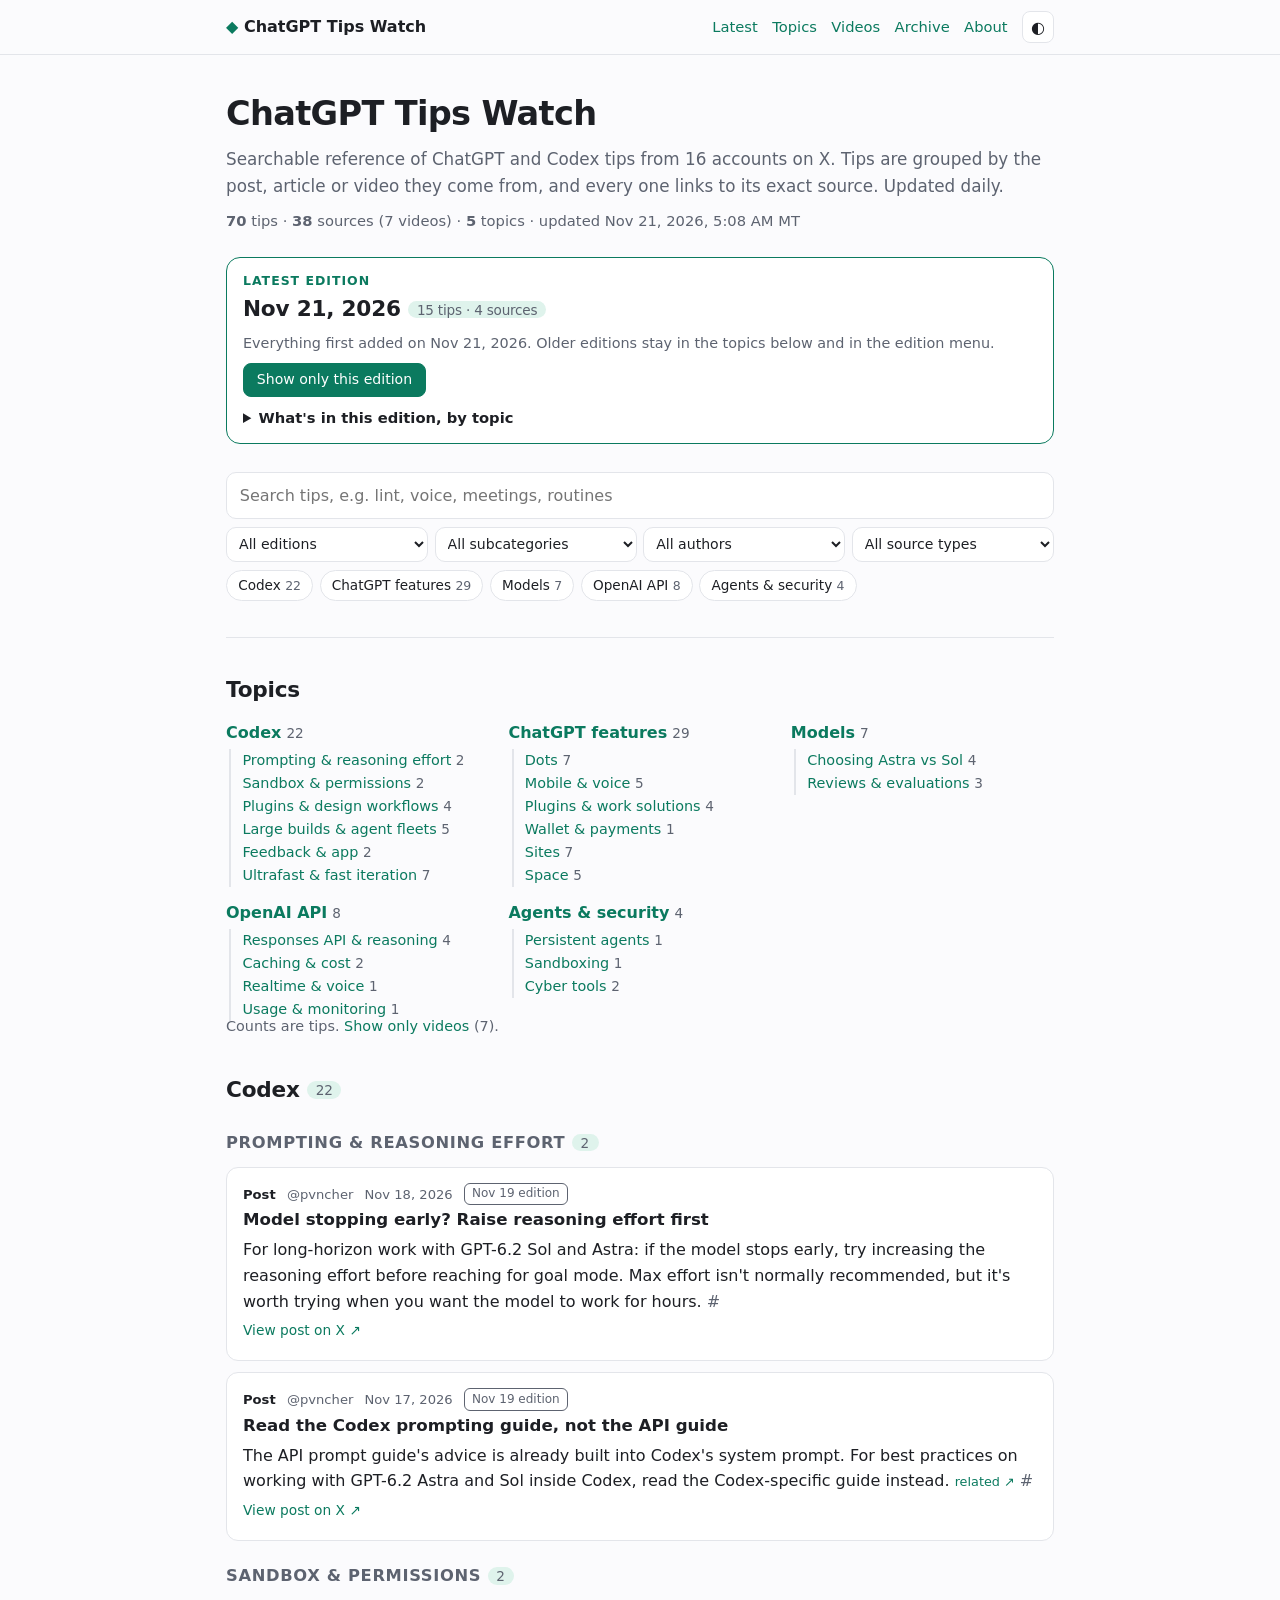
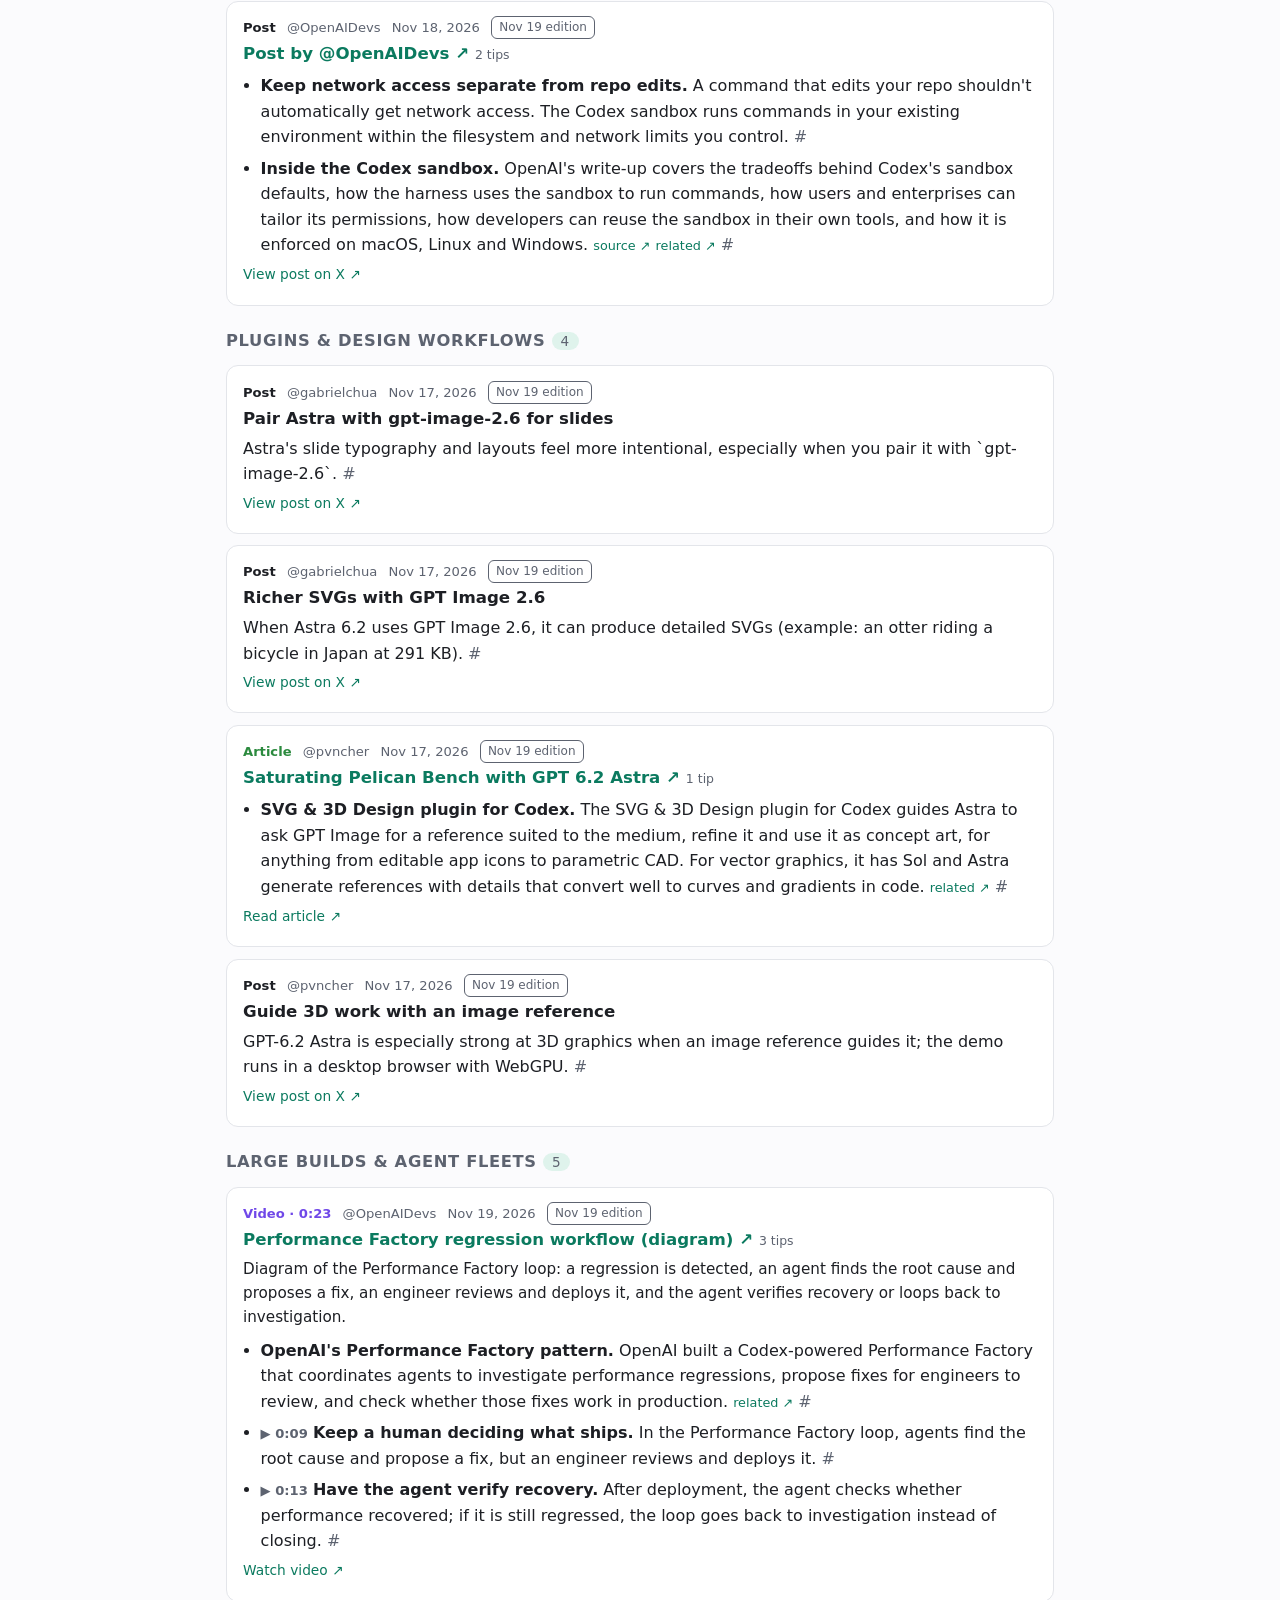
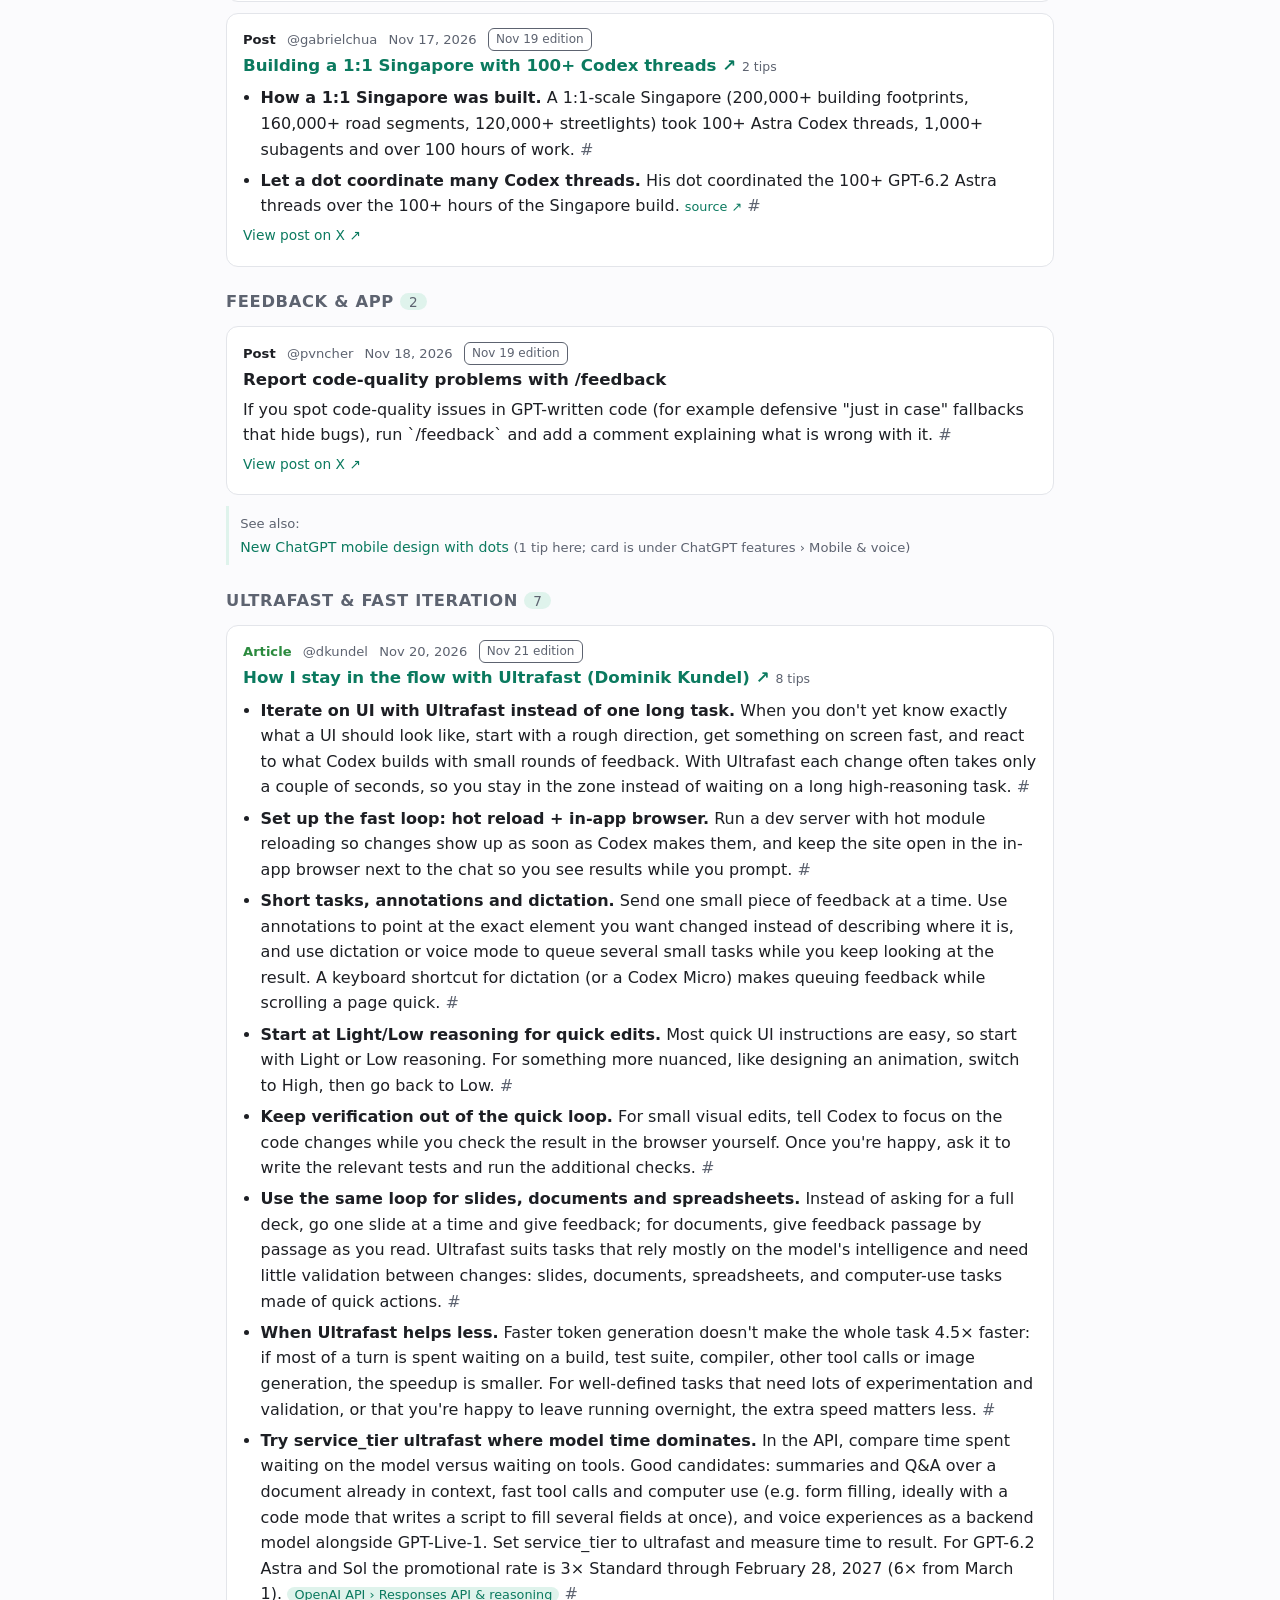
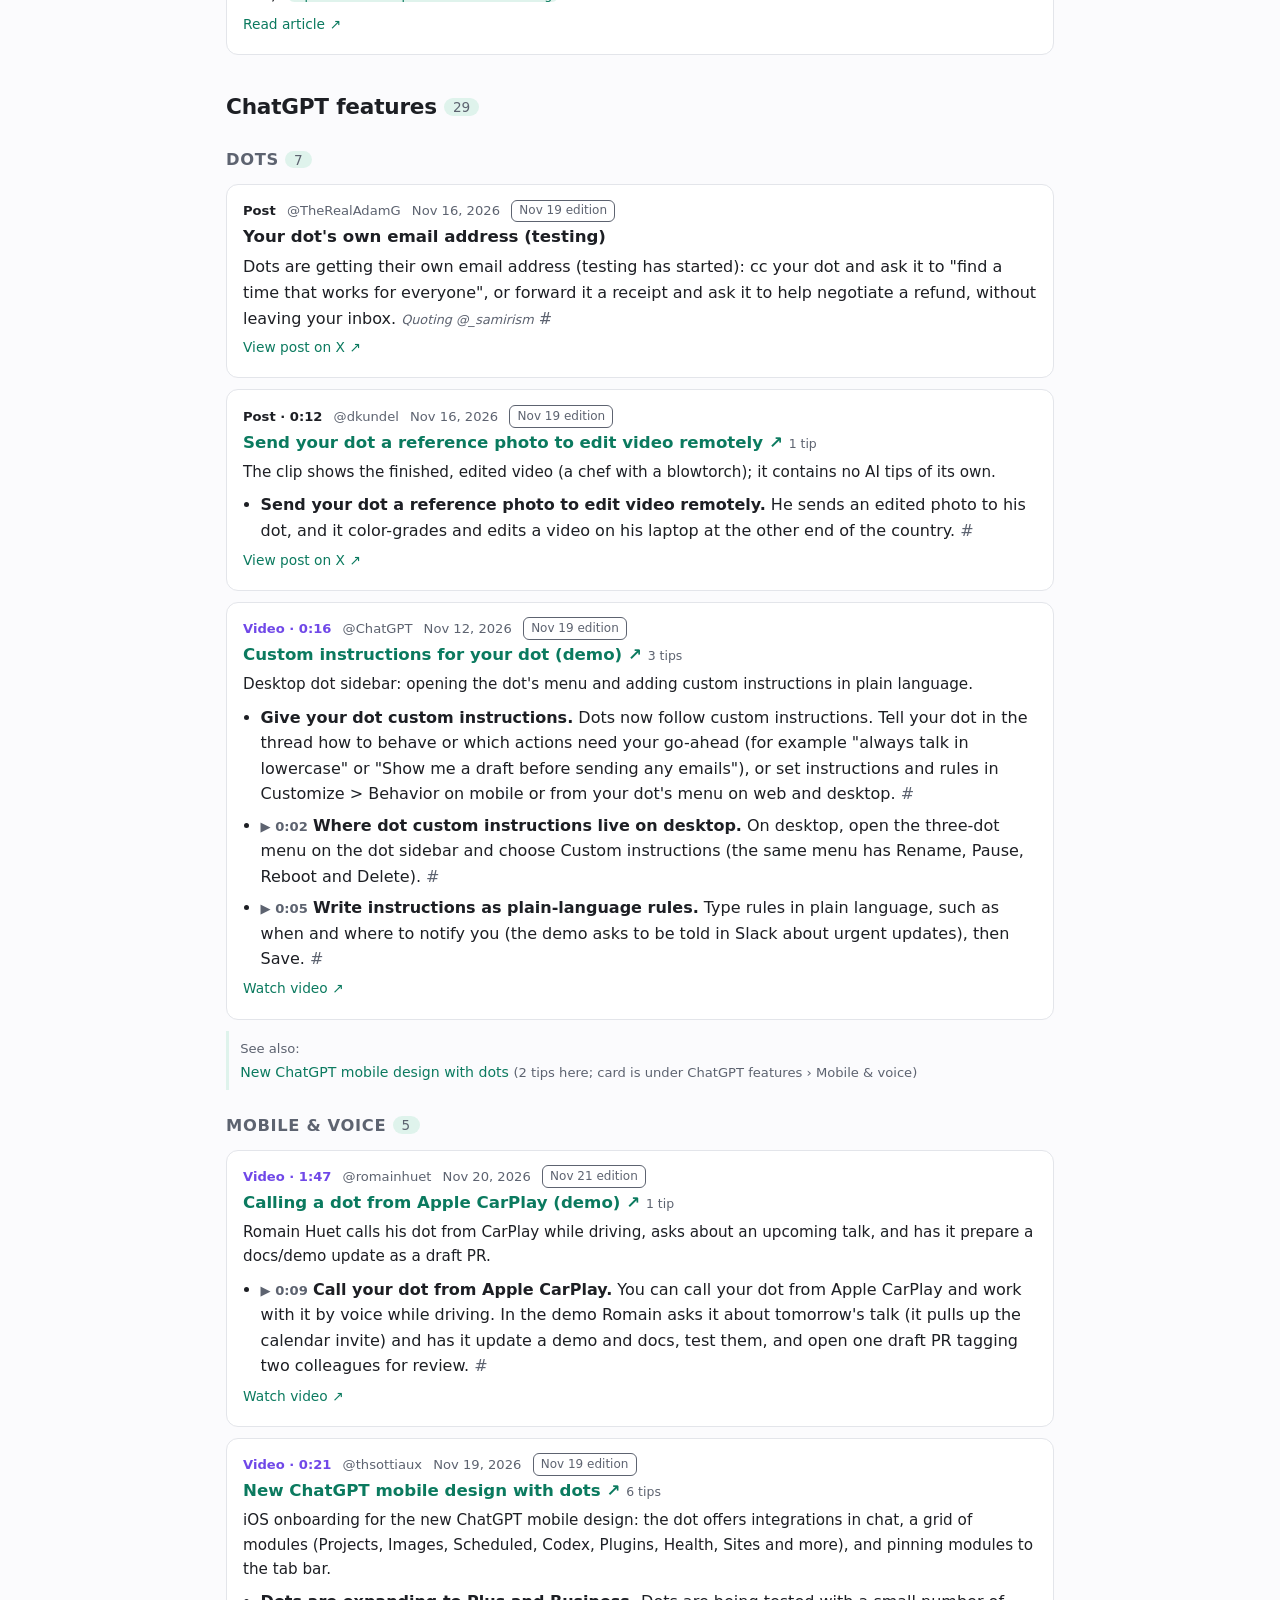
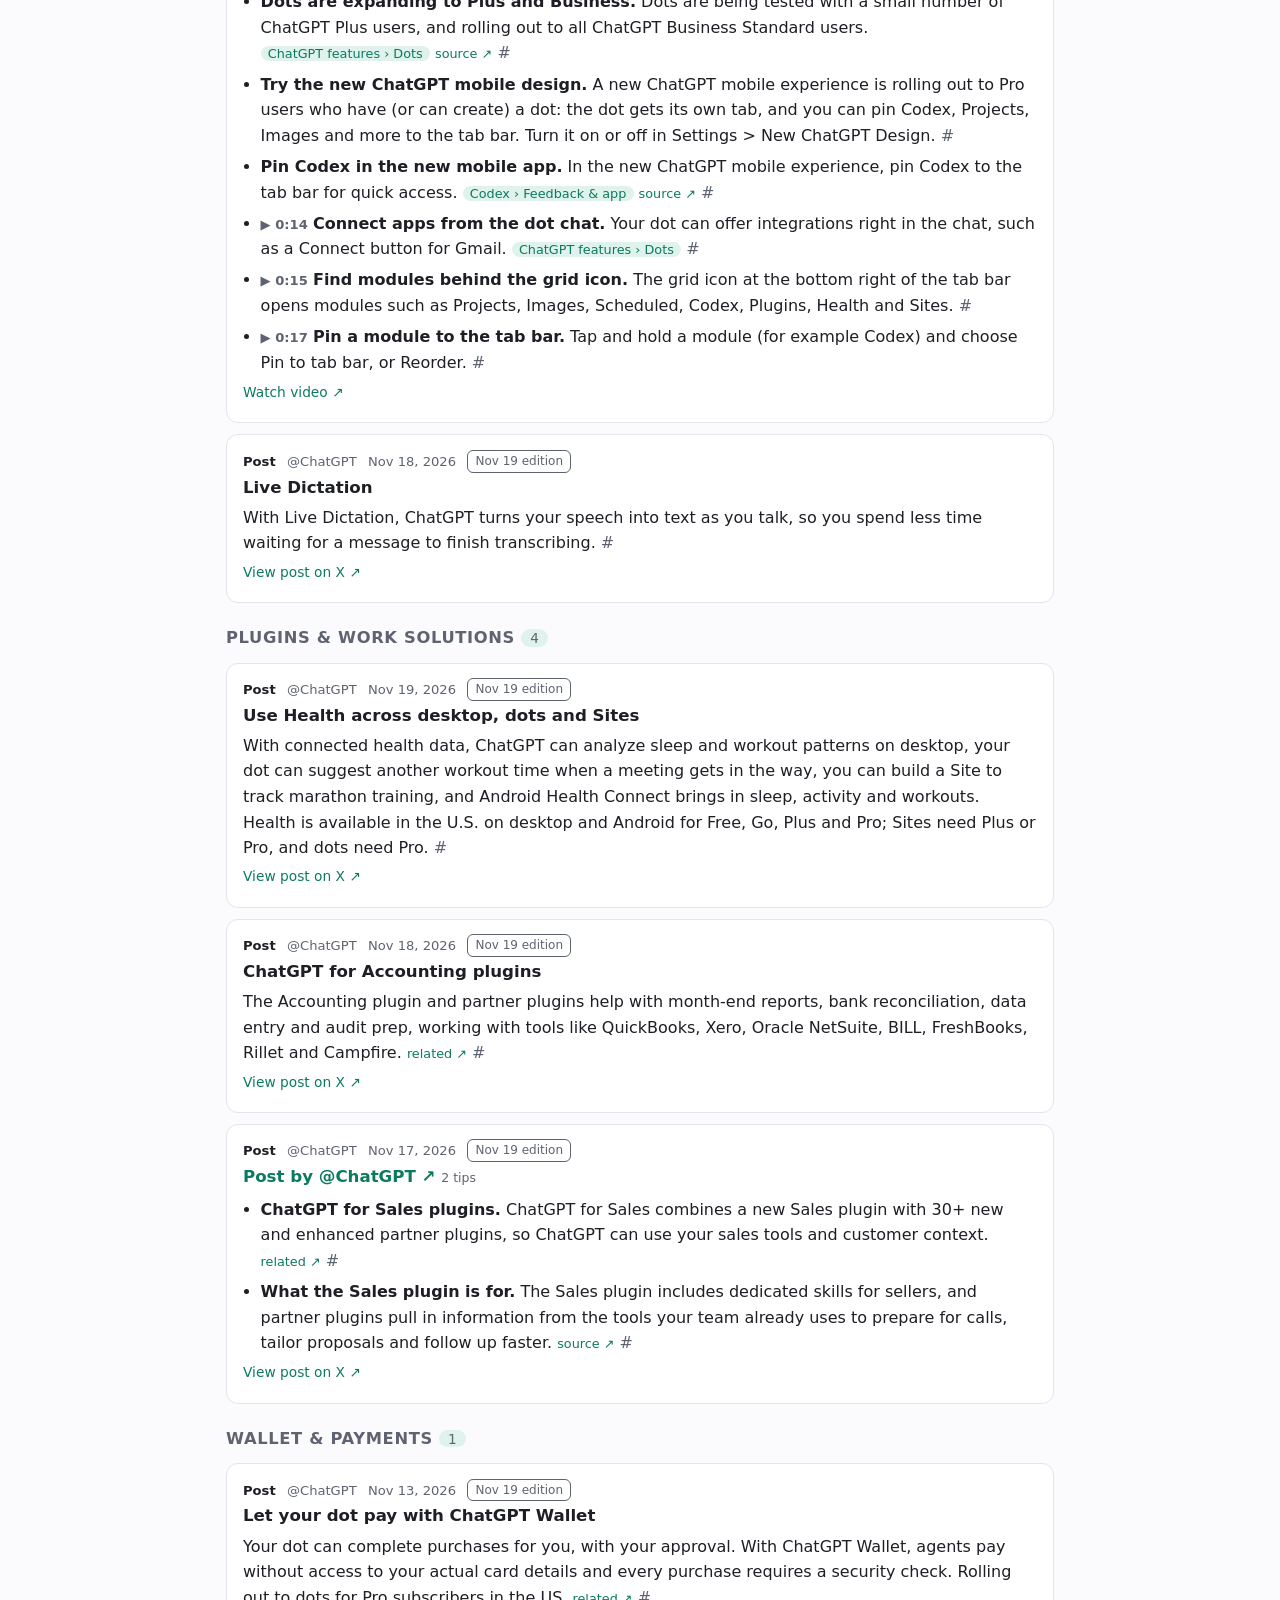
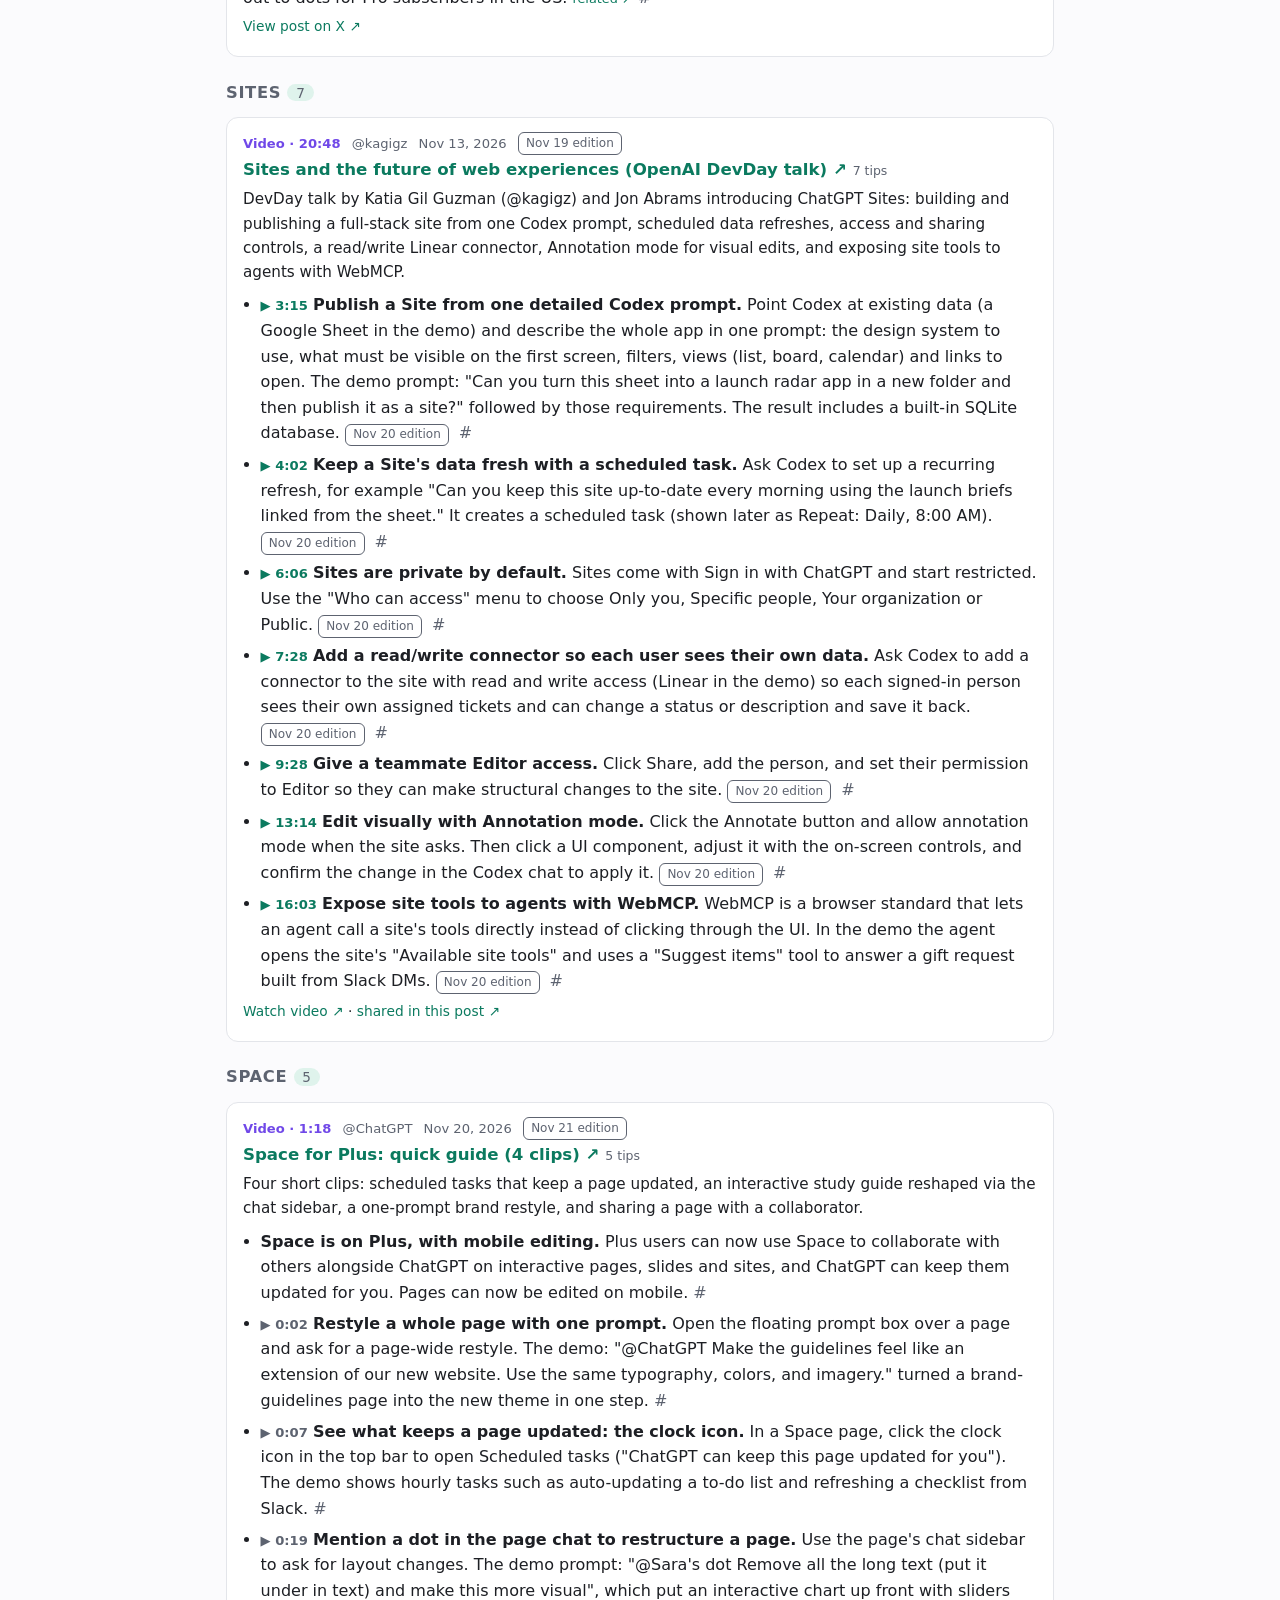
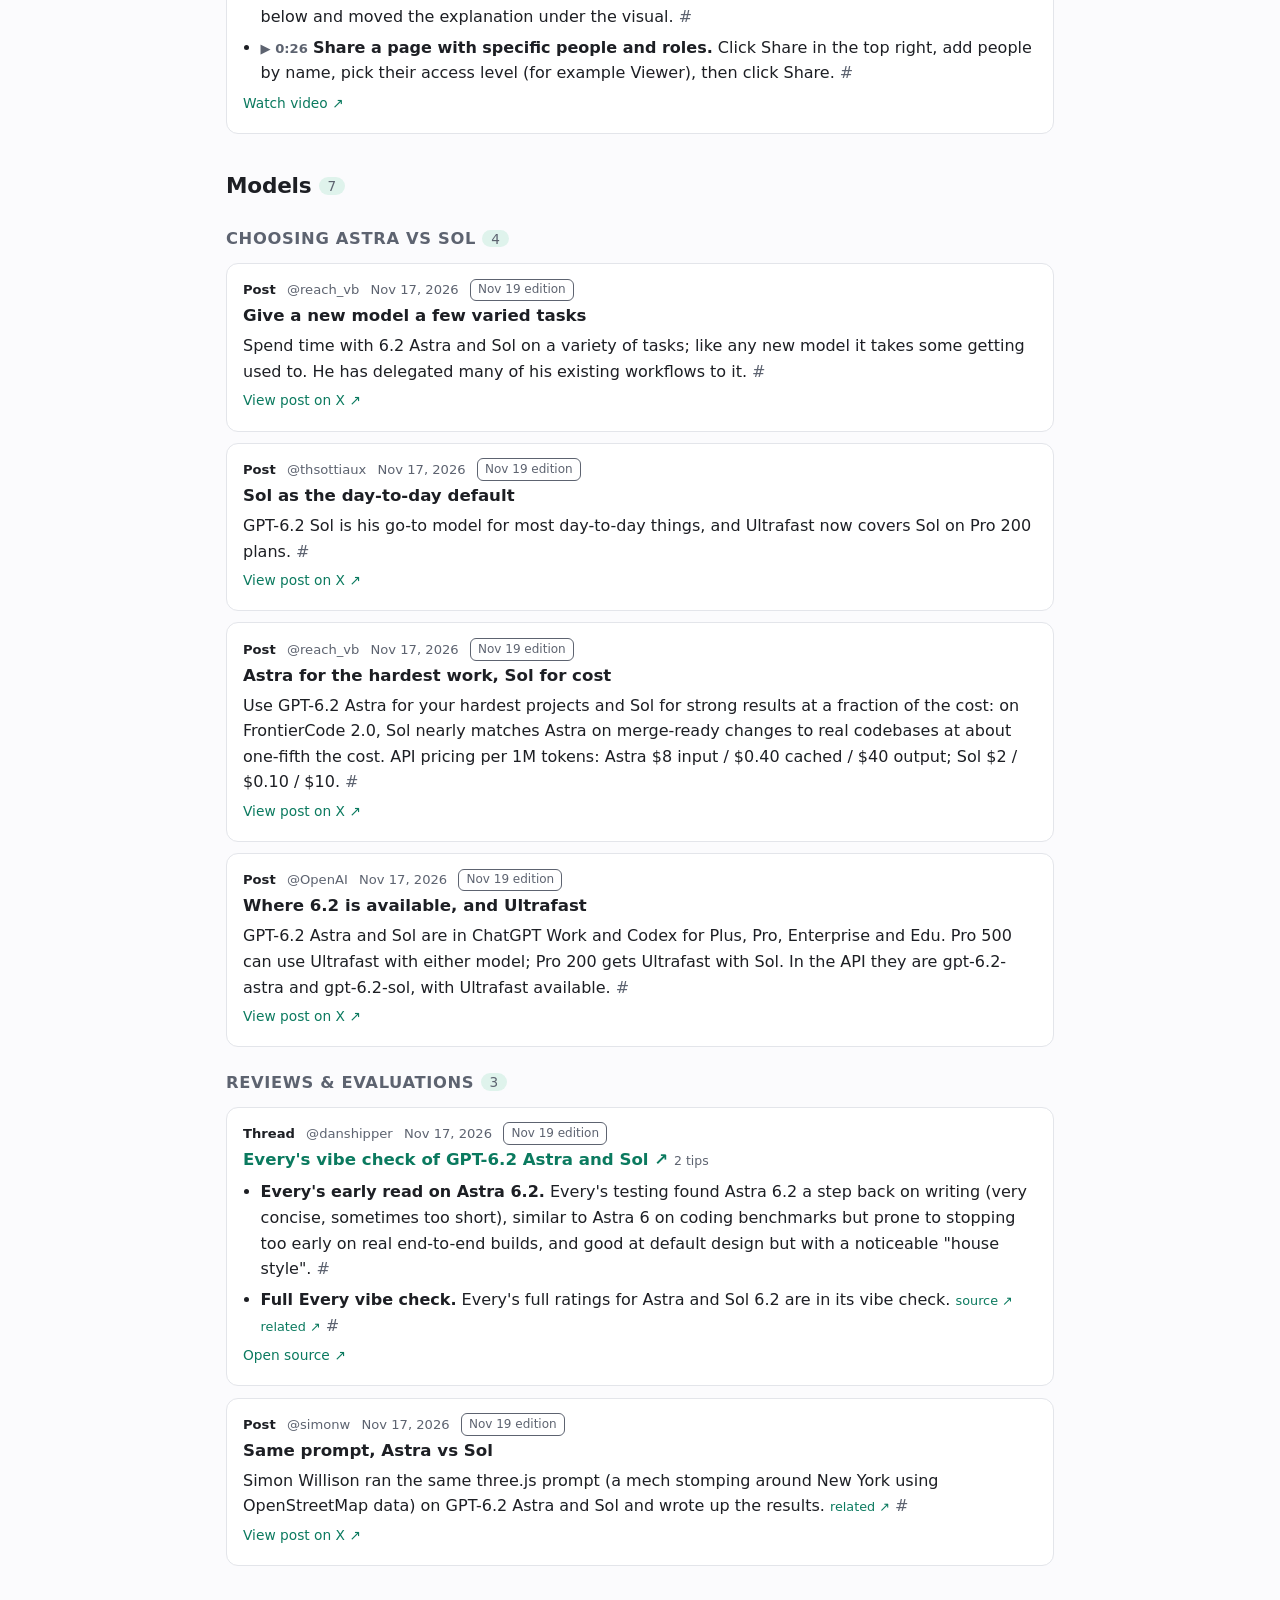
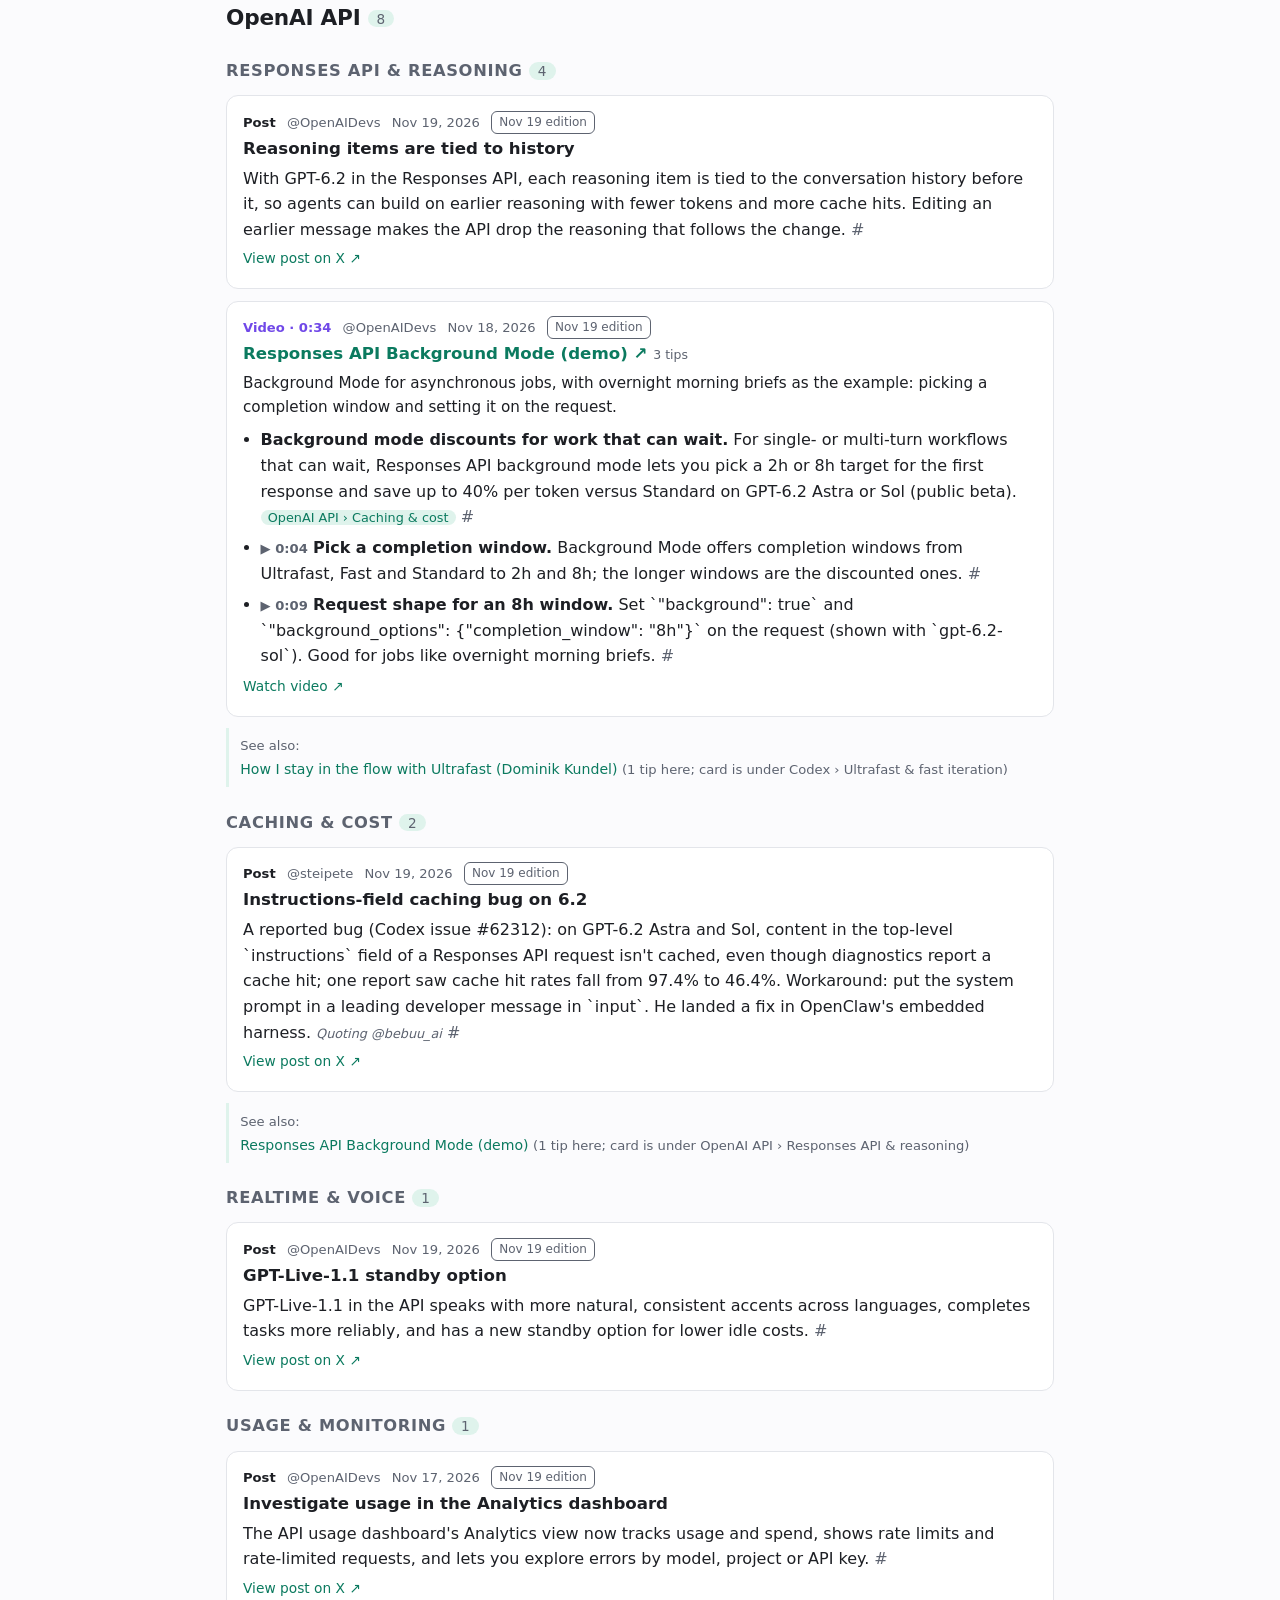
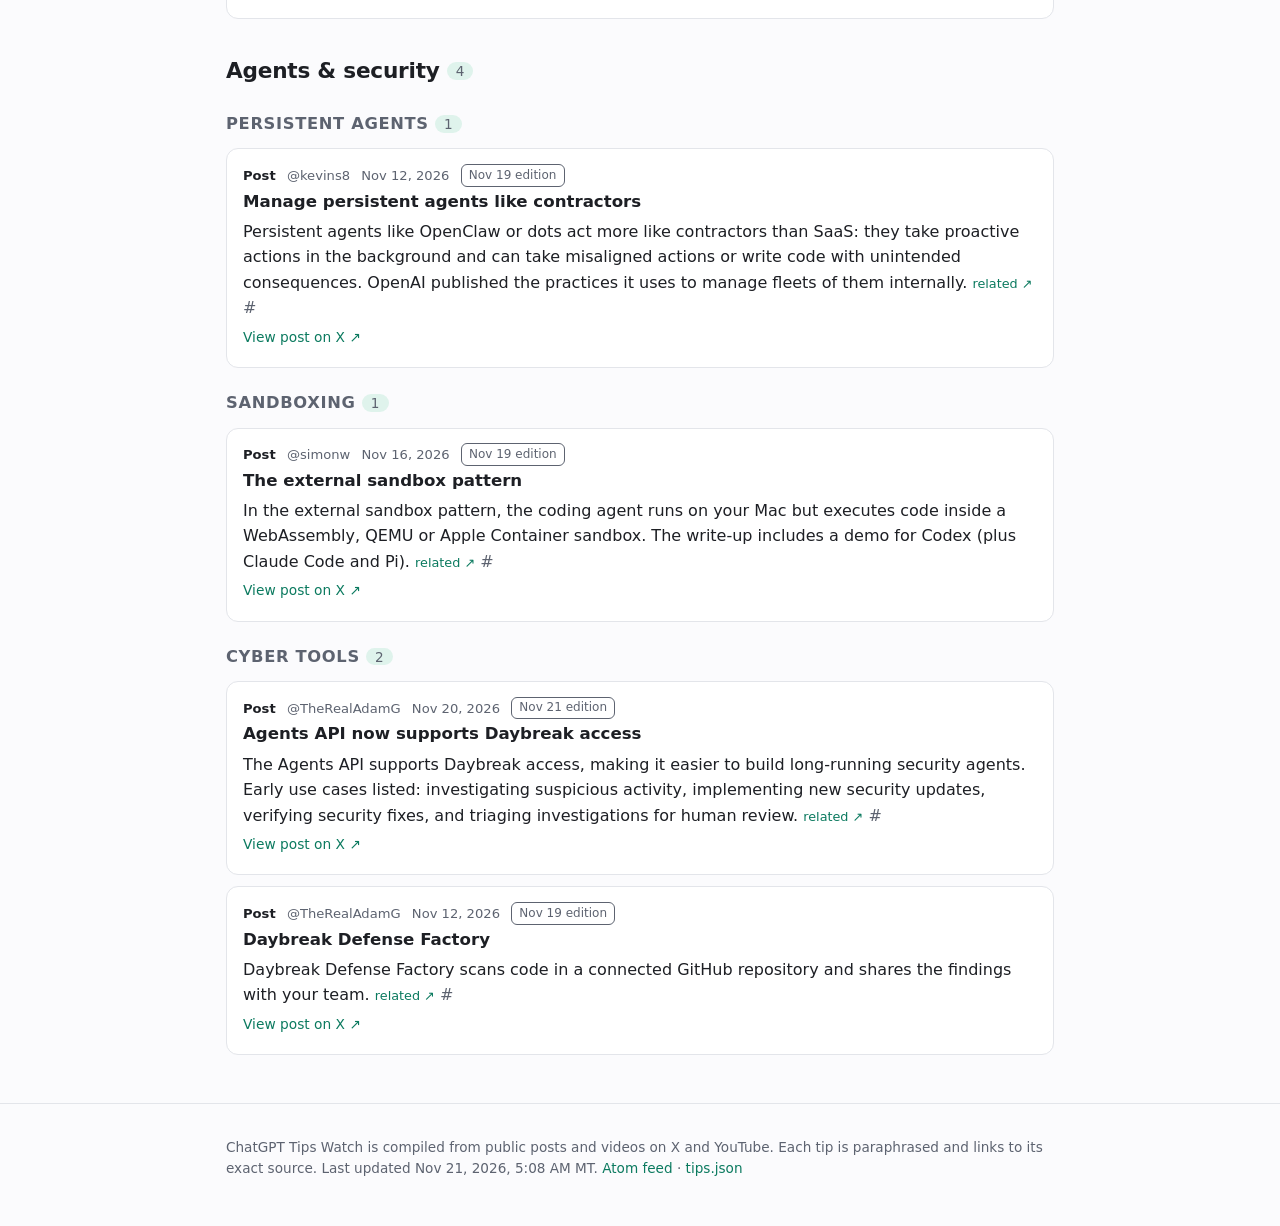
==== index.html @ 50415d3f "Daily update 2026-11-21" ====
<!DOCTYPE html>
<html lang="en">
<head>
<meta charset="utf-8">
<meta name="viewport" content="width=device-width, initial-scale=1">
<title>ChatGPT Tips Watch: Searchable reference of ChatGPT and Codex tips from 16 accounts on X</title>
<meta name="description" content="70 tips from 38 sources across 5 topics on Codex, ChatGPT features, dots, OpenAI models and the OpenAI API, each linked to its source.">
<link rel="canonical" href="https://cfmayer.github.io/chatgpt-tips-watch/">
<meta name="color-scheme" content="light dark">
<script>(function(){var d=document.documentElement,t=null;try{t=localStorage.getItem('theme')}catch(e){}if(t!=='light'&&t!=='dark'){t=window.matchMedia&&matchMedia('(prefers-color-scheme: dark)').matches?'dark':'light'}d.setAttribute('data-theme',t)})();</script>
<link rel="icon" href="favicon.svg" type="image/svg+xml">
<link rel="alternate" type="application/atom+xml" title="ChatGPT Tips Watch (Atom feed)" href="https://cfmayer.github.io/chatgpt-tips-watch/feed.xml">
<link rel="stylesheet" href="assets/site.css?v=15bbc7c3">
<meta property="og:site_name" content="ChatGPT Tips Watch">
<meta property="og:title" content="ChatGPT Tips Watch: Searchable reference of ChatGPT and Codex tips from 16 accounts on X">
<meta property="og:description" content="70 tips from 38 sources across 5 topics on Codex, ChatGPT features, dots, OpenAI models and the OpenAI API, each linked to its source.">
<meta property="og:type" content="website">
<meta property="og:url" content="https://cfmayer.github.io/chatgpt-tips-watch/">
</head>
<body>
<a class="skip" href="#main">Skip to content</a>
<header class="top">
  <div class="wrap top-in">
    <a class="brand" href="./"><span class="logo" aria-hidden="true">◆</span> ChatGPT Tips Watch</a>
    <nav>
      <a href="./#latest">Latest</a>
      <a href="./#topics">Topics</a>
      <a href="./?type=video#topics">Videos</a>
      <a href="archive/">Archive</a>
      <a href="about/">About</a>
      <button class="theme" type="button" aria-label="Toggle dark mode" onclick="(function(d){var t=d.getAttribute('data-theme')==='dark'?'light':'dark';d.setAttribute('data-theme',t);try{localStorage.setItem('theme',t)}catch(e){}})(document.documentElement)">◐</button>
    </nav>
  </div>
</header>

<main id="main" class="wrap">
<section class="hero">
  <h1>ChatGPT Tips Watch</h1>
  <p class="lede">Searchable reference of ChatGPT and Codex tips from 16 accounts on X. Tips are grouped by the post, article or video they come from, and every one links to its exact source. Updated daily.</p>
  <p class="stats"><strong>70</strong> tips · <strong>38</strong> sources (7 videos) · <strong>5</strong> topics · updated Nov 21, 2026, 5:08 AM MT</p>
</section>
<section class="latest" id="latest" data-edition="2026-11-21">
  <p class="kicker">Latest edition</p>
  <h2>Nov 21, 2026 <span class="count">15 tips · 4 sources</span></h2>
  <p class="hint">Everything first added on Nov 21, 2026. Older editions stay in the topics below and in the edition menu.</p>
  <div class="latest-actions"><button type="button" class="btn" id="only-latest" data-edition="2026-11-21">Show only this edition</button></div>
  <details class="edindex"><summary>What's in this edition, by topic</summary><div class="eitopic"><h3>Codex</h3><div class="eisub"><h4>Ultrafast &amp; fast iteration</h4><ul><li><a href="#s-x-2123868868963889153">How I stay in the flow with Ultrafast (Dominik Kundel)</a> <span>7</span></li></ul></div></div><div class="eitopic"><h3>ChatGPT features</h3><div class="eisub"><h4>Mobile &amp; voice</h4><ul><li><a href="#s-x-2123924316110966824">Calling a dot from Apple CarPlay (demo)</a></li></ul></div><div class="eisub"><h4>Space</h4><ul><li><a href="#s-x-2123850912867471807">Space for Plus: quick guide (4 clips)</a> <span>5</span></li></ul></div></div><div class="eitopic"><h3>OpenAI API</h3><div class="eisub"><h4>Responses API &amp; reasoning</h4><ul><li><a href="#s-x-2123868868963889153">How I stay in the flow with Ultrafast (Dominik Kundel)</a></li></ul></div></div><div class="eitopic"><h3>Agents &amp; security</h3><div class="eisub"><h4>Cyber tools</h4><ul><li><a href="#x-2123954392751612126">Agents API now supports Daybreak access</a></li></ul></div></div></details>
</section>
<div class="controls" role="search">
  <label class="sr" for="q">Search tips</label>
  <input id="q" type="search" placeholder="Search tips, e.g. lint, voice, meetings, routines" autocomplete="off">
  <div class="selects">
    <label class="sr" for="edition">Edition</label><select id="edition"><option value="">All editions</option><option value="2026-11-21">Nov 21, 2026 (latest) · 15 tips</option><option value="2026-11-20">Nov 20, 2026 · 7 tips</option><option value="2026-11-19">Nov 19, 2026 · 48 tips</option></select>
    <label class="sr" for="subcat">Subcategory</label><select id="subcat"><option value="">All subcategories</option><optgroup label="Codex"><option value="Codex|Prompting &amp; reasoning effort">Prompting &amp; reasoning effort (2)</option><option value="Codex|Sandbox &amp; permissions">Sandbox &amp; permissions (2)</option><option value="Codex|Plugins &amp; design workflows">Plugins &amp; design workflows (4)</option><option value="Codex|Large builds &amp; agent fleets">Large builds &amp; agent fleets (5)</option><option value="Codex|Feedback &amp; app">Feedback &amp; app (2)</option><option value="Codex|Ultrafast &amp; fast iteration">Ultrafast &amp; fast iteration (7)</option></optgroup><optgroup label="ChatGPT features"><option value="ChatGPT features|Dots">Dots (7)</option><option value="ChatGPT features|Mobile &amp; voice">Mobile &amp; voice (5)</option><option value="ChatGPT features|Plugins &amp; work solutions">Plugins &amp; work solutions (4)</option><option value="ChatGPT features|Wallet &amp; payments">Wallet &amp; payments (1)</option><option value="ChatGPT features|Sites">Sites (7)</option><option value="ChatGPT features|Space">Space (5)</option></optgroup><optgroup label="Models"><option value="Models|Choosing Astra vs Sol">Choosing Astra vs Sol (4)</option><option value="Models|Reviews &amp; evaluations">Reviews &amp; evaluations (3)</option></optgroup><optgroup label="OpenAI API"><option value="OpenAI API|Responses API &amp; reasoning">Responses API &amp; reasoning (4)</option><option value="OpenAI API|Caching &amp; cost">Caching &amp; cost (2)</option><option value="OpenAI API|Realtime &amp; voice">Realtime &amp; voice (1)</option><option value="OpenAI API|Usage &amp; monitoring">Usage &amp; monitoring (1)</option></optgroup><optgroup label="Agents &amp; security"><option value="Agents &amp; security|Persistent agents">Persistent agents (1)</option><option value="Agents &amp; security|Sandboxing">Sandboxing (1)</option><option value="Agents &amp; security|Cyber tools">Cyber tools (2)</option></optgroup></select>
    <label class="sr" for="author">Author</label><select id="author"><option value="">All authors</option><option value="ChatGPT">@ChatGPT</option><option value="danshipper">@danshipper</option><option value="dkundel">@dkundel</option><option value="gabrielchua">@gabrielchua</option><option value="kagigz">@kagigz</option><option value="kevins8">@kevins8</option><option value="OpenAI">@OpenAI</option><option value="OpenAIDevs">@OpenAIDevs</option><option value="pvncher">@pvncher</option><option value="reach_vb">@reach_vb</option><option value="romainhuet">@romainhuet</option><option value="simonw">@simonw</option><option value="steipete">@steipete</option><option value="TheRealAdamG">@TheRealAdamG</option><option value="thsottiaux">@thsottiaux</option></select>
    <label class="sr" for="type">Source type</label><select id="type"><option value="">All source types</option><option value="post">Posts (28)</option><option value="article">Articles (2)</option><option value="video">Videos (7)</option><option value="thread">Threads (1)</option></select>
  </div>
  <div class="chips" aria-label="Filter by topic"><button type="button" class="chip" data-topic="Codex" aria-pressed="false">Codex <span>22</span></button><button type="button" class="chip" data-topic="ChatGPT features" aria-pressed="false">ChatGPT features <span>29</span></button><button type="button" class="chip" data-topic="Models" aria-pressed="false">Models <span>7</span></button><button type="button" class="chip" data-topic="OpenAI API" aria-pressed="false">OpenAI API <span>8</span></button><button type="button" class="chip" data-topic="Agents &amp; security" aria-pressed="false">Agents &amp; security <span>4</span></button></div>
  <p id="status" class="status" aria-live="polite"></p>
</div>
<nav class="toc" id="topics" aria-label="Topics"><h2>Topics</h2><ul class="tocl"><li><a class="tt" href="#t-codex">Codex</a> <span>22</span><ul><li><a href="#sc-codex-prompting-reasoning-effort">Prompting &amp; reasoning effort</a> <span>2</span></li><li><a href="#sc-codex-sandbox-permissions">Sandbox &amp; permissions</a> <span>2</span></li><li><a href="#sc-codex-plugins-design-workflows">Plugins &amp; design workflows</a> <span>4</span></li><li><a href="#sc-codex-large-builds-agent-fleets">Large builds &amp; agent fleets</a> <span>5</span></li><li><a href="#sc-codex-feedback-app">Feedback &amp; app</a> <span>2</span></li><li><a href="#sc-codex-ultrafast-fast-iteration">Ultrafast &amp; fast iteration</a> <span>7</span></li></ul></li><li><a class="tt" href="#t-chatgpt-features">ChatGPT features</a> <span>29</span><ul><li><a href="#sc-chatgpt-features-dots">Dots</a> <span>7</span></li><li><a href="#sc-chatgpt-features-mobile-voice">Mobile &amp; voice</a> <span>5</span></li><li><a href="#sc-chatgpt-features-plugins-work-solutions">Plugins &amp; work solutions</a> <span>4</span></li><li><a href="#sc-chatgpt-features-wallet-payments">Wallet &amp; payments</a> <span>1</span></li><li><a href="#sc-chatgpt-features-sites">Sites</a> <span>7</span></li><li><a href="#sc-chatgpt-features-space">Space</a> <span>5</span></li></ul></li><li><a class="tt" href="#t-models">Models</a> <span>7</span><ul><li><a href="#sc-models-choosing-astra-vs-sol">Choosing Astra vs Sol</a> <span>4</span></li><li><a href="#sc-models-reviews-evaluations">Reviews &amp; evaluations</a> <span>3</span></li></ul></li><li><a class="tt" href="#t-openai-api">OpenAI API</a> <span>8</span><ul><li><a href="#sc-openai-api-responses-api-reasoning">Responses API &amp; reasoning</a> <span>4</span></li><li><a href="#sc-openai-api-caching-cost">Caching &amp; cost</a> <span>2</span></li><li><a href="#sc-openai-api-realtime-voice">Realtime &amp; voice</a> <span>1</span></li><li><a href="#sc-openai-api-usage-monitoring">Usage &amp; monitoring</a> <span>1</span></li></ul></li><li><a class="tt" href="#t-agents-security">Agents &amp; security</a> <span>4</span><ul><li><a href="#sc-agents-security-persistent-agents">Persistent agents</a> <span>1</span></li><li><a href="#sc-agents-security-sandboxing">Sandboxing</a> <span>1</span></li><li><a href="#sc-agents-security-cyber-tools">Cyber tools</a> <span>2</span></li></ul></li></ul>
<p class="hint">Counts are tips. <a href="?type=video#topics">Show only videos</a> (7).</p></nav>
<div id="browse">
<section class="topic" id="t-codex" data-topic="Codex"><h2>Codex <span class="count">22</span></h2>
<section class="subcat" id="sc-codex-prompting-reasoning-effort" data-subcat="Codex|Prompting &amp; reasoning effort"><h3 class="sch">Prompting &amp; reasoning effort <span class="count">2</span></h3>
<article id="s-x-2123041809605775381" class="card compact" data-type="post" data-author="pvncher" data-edition="2026-11-19" data-topic="Codex" data-subcat="Codex|Prompting &amp; reasoning effort" data-head="model stopping early? raise reasoning effort first pvncher  post codex prompting &amp; reasoning effort" data-n="1">
<div class="meta"><span class="type post">Post</span> <span>@pvncher</span> <time datetime="2026-11-18">Nov 18, 2026</time> <span class="badge ed" title="Edition that first added this">Nov 19 edition</span></div>
<h3>Model stopping early? Raise reasoning effort first</h3>
<p class="t one" id="x-2123041809605775381" data-topic="Codex" data-subcat="Codex|Prompting &amp; reasoning effort" data-edition="2026-11-19" data-author="pvncher" data-search="model stopping early? raise reasoning effort first for long-horizon work with gpt-6.2 sol and astra: if the model stops early, try increasing the reasoning effort before reaching for goal mode. max effort isn&#x27;t normally recommended, but it&#x27;s worth trying when you want the model to work for hours. pvncher codex prompting &amp; reasoning effort reasoning effort long-running ">For long-horizon work with GPT-6.2 Sol and Astra: if the model stops early, try increasing the reasoning effort before reaching for goal mode. Max effort isn&#x27;t normally recommended, but it&#x27;s worth trying when you want the model to work for hours. <a class="perma" href="#x-2123041809605775381" aria-label="Link to this tip">#</a></p>
<p class="src"><a href="https://x.com/pvncher/status/2123041809605775381" target="_blank" rel="noopener">View post on X ↗</a></p>
</article>
<article id="s-x-2122858340308996430" class="card compact" data-type="post" data-author="pvncher" data-edition="2026-11-19" data-topic="Codex" data-subcat="Codex|Prompting &amp; reasoning effort" data-head="read the codex prompting guide, not the api guide pvncher  post codex prompting &amp; reasoning effort" data-n="1">
<div class="meta"><span class="type post">Post</span> <span>@pvncher</span> <time datetime="2026-11-17">Nov 17, 2026</time> <span class="badge ed" title="Edition that first added this">Nov 19 edition</span></div>
<h3>Read the Codex prompting guide, not the API guide</h3>
<p class="t one" id="x-2122858340308996430" data-topic="Codex" data-subcat="Codex|Prompting &amp; reasoning effort" data-edition="2026-11-19" data-author="pvncher" data-search="read the codex prompting guide, not the api guide the api prompt guide&#x27;s advice is already built into codex&#x27;s system prompt. for best practices on working with gpt-6.2 astra and sol inside codex, read the codex-specific guide instead. pvncher codex prompting &amp; reasoning effort prompting ">The API prompt guide&#x27;s advice is already built into Codex&#x27;s system prompt. For best practices on working with GPT-6.2 Astra and Sol inside Codex, read the Codex-specific guide instead. <a class="tsrc" href="https://learn.chatgpt.com/guides/prompting-gpt-6-2-astra" target="_blank" rel="noopener">related ↗</a> <a class="perma" href="#x-2122858340308996430" aria-label="Link to this tip">#</a></p>
<p class="src"><a href="https://x.com/pvncher/status/2122858340308996430" target="_blank" rel="noopener">View post on X ↗</a></p>
</article>

</section>
<section class="subcat" id="sc-codex-sandbox-permissions" data-subcat="Codex|Sandbox &amp; permissions"><h3 class="sch">Sandbox &amp; permissions <span class="count">2</span></h3>
<article id="s-x-2123129469447880885" class="card" data-type="post" data-author="OpenAIDevs" data-edition="2026-11-19" data-topic="Codex" data-subcat="Codex|Sandbox &amp; permissions" data-head="post by @openaidevs openaidevs  post codex sandbox &amp; permissions" data-n="2">
<div class="meta"><span class="type post">Post</span> <span>@OpenAIDevs</span> <time datetime="2026-11-18">Nov 18, 2026</time> <span class="badge ed" title="Edition that first added this">Nov 19 edition</span></div>
<h3><a href="https://x.com/OpenAIDevs/status/2123129469447880885" target="_blank" rel="noopener">Post by @OpenAIDevs ↗</a> <span class="n">2 tips</span></h3>

<ul class="tips">
<li class="t" id="x-2123129469447880885" data-topic="Codex" data-subcat="Codex|Sandbox &amp; permissions" data-edition="2026-11-19" data-author="OpenAIDevs" data-search="keep network access separate from repo edits a command that edits your repo shouldn&#x27;t automatically get network access. the codex sandbox runs commands in your existing environment within the filesystem and network limits you control. openaidevs codex sandbox &amp; permissions sandbox "><strong>Keep network access separate from repo edits.</strong> A command that edits your repo shouldn&#x27;t automatically get network access. The Codex sandbox runs commands in your existing environment within the filesystem and network limits you control. <a class="perma" href="#x-2123129469447880885" aria-label="Link to this tip">#</a></li>
<li class="t" id="x-2123283237921345602" data-topic="Codex" data-subcat="Codex|Sandbox &amp; permissions" data-edition="2026-11-19" data-author="TheRealAdamG" data-search="inside the codex sandbox openai&#x27;s write-up covers the tradeoffs behind codex&#x27;s sandbox defaults, how the harness uses the sandbox to run commands, how users and enterprises can tailor its permissions, how developers can reuse the sandbox in their own tools, and how it is enforced on macos, linux and windows. therealadamg codex sandbox &amp; permissions sandbox "><strong>Inside the Codex sandbox.</strong> OpenAI&#x27;s write-up covers the tradeoffs behind Codex&#x27;s sandbox defaults, how the harness uses the sandbox to run commands, how users and enterprises can tailor its permissions, how developers can reuse the sandbox in their own tools, and how it is enforced on macOS, Linux and Windows. <a class="tsrc" href="https://x.com/TheRealAdamG/status/2123283237921345602" target="_blank" rel="noopener">source ↗</a> <a class="tsrc" href="https://openai.com/index/inside-the-codex-sandbox/" target="_blank" rel="noopener">related ↗</a> <a class="perma" href="#x-2123283237921345602" aria-label="Link to this tip">#</a></li>
</ul>
<p class="src"><a href="https://x.com/OpenAIDevs/status/2123129469447880885" target="_blank" rel="noopener">View post on X ↗</a></p>
</article>

</section>
<section class="subcat" id="sc-codex-plugins-design-workflows" data-subcat="Codex|Plugins &amp; design workflows"><h3 class="sch">Plugins &amp; design workflows <span class="count">4</span></h3>
<article id="s-x-2122932989336363397" class="card compact" data-type="post" data-author="gabrielchua" data-edition="2026-11-19" data-topic="Codex" data-subcat="Codex|Plugins &amp; design workflows" data-head="pair astra with gpt-image-2.6 for slides gabrielchua  post codex plugins &amp; design workflows" data-n="1">
<div class="meta"><span class="type post">Post</span> <span>@gabrielchua</span> <time datetime="2026-11-17">Nov 17, 2026</time> <span class="badge ed" title="Edition that first added this">Nov 19 edition</span></div>
<h3>Pair Astra with gpt-image-2.6 for slides</h3>
<p class="t one" id="x-2122932989336363397" data-topic="Codex" data-subcat="Codex|Plugins &amp; design workflows" data-edition="2026-11-19" data-author="gabrielchua" data-search="pair astra with gpt-image-2.6 for slides astra&#x27;s slide typography and layouts feel more intentional, especially when you pair it with `gpt-image-2.6`. gabrielchua codex plugins &amp; design workflows slides images ">Astra&#x27;s slide typography and layouts feel more intentional, especially when you pair it with `gpt-image-2.6`. <a class="perma" href="#x-2122932989336363397" aria-label="Link to this tip">#</a></p>
<p class="src"><a href="https://x.com/gabrielchua/status/2122932989336363397" target="_blank" rel="noopener">View post on X ↗</a></p>
</article>
<article id="s-x-2122858372588536241" class="card compact" data-type="post" data-author="gabrielchua" data-edition="2026-11-19" data-topic="Codex" data-subcat="Codex|Plugins &amp; design workflows" data-head="richer svgs with gpt image 2.6 gabrielchua  post codex plugins &amp; design workflows" data-n="1">
<div class="meta"><span class="type post">Post</span> <span>@gabrielchua</span> <time datetime="2026-11-17">Nov 17, 2026</time> <span class="badge ed" title="Edition that first added this">Nov 19 edition</span></div>
<h3>Richer SVGs with GPT Image 2.6</h3>
<p class="t one" id="x-2122858372588536241" data-topic="Codex" data-subcat="Codex|Plugins &amp; design workflows" data-edition="2026-11-19" data-author="gabrielchua" data-search="richer svgs with gpt image 2.6 when astra 6.2 uses gpt image 2.6, it can produce detailed svgs (example: an otter riding a bicycle in japan at 291 kb). gabrielchua codex plugins &amp; design workflows svg images ">When Astra 6.2 uses GPT Image 2.6, it can produce detailed SVGs (example: an otter riding a bicycle in Japan at 291 KB). <a class="perma" href="#x-2122858372588536241" aria-label="Link to this tip">#</a></p>
<p class="src"><a href="https://x.com/gabrielchua/status/2122858372588536241" target="_blank" rel="noopener">View post on X ↗</a></p>
</article>
<article id="s-x-2122775415999623663" class="card" data-type="article" data-author="pvncher" data-edition="2026-11-19" data-topic="Codex" data-subcat="Codex|Plugins &amp; design workflows" data-head="saturating pelican bench with gpt 6.2 astra pvncher  article codex plugins &amp; design workflows" data-n="1">
<div class="meta"><span class="type article">Article</span> <span>@pvncher</span> <time datetime="2026-11-17">Nov 17, 2026</time> <span class="badge ed" title="Edition that first added this">Nov 19 edition</span></div>
<h3><a href="https://x.com/pvncher/status/2122775415999623663" target="_blank" rel="noopener">Saturating Pelican Bench with GPT 6.2 Astra ↗</a> <span class="n">1 tip</span></h3>

<ul class="tips">
<li class="t" id="x-2122775415999623663" data-topic="Codex" data-subcat="Codex|Plugins &amp; design workflows" data-edition="2026-11-19" data-author="pvncher" data-search="svg &amp; 3d design plugin for codex the svg &amp; 3d design plugin for codex guides astra to ask gpt image for a reference suited to the medium, refine it and use it as concept art, for anything from editable app icons to parametric cad. for vector graphics, it has sol and astra generate references with details that convert well to curves and gradients in code. pvncher codex plugins &amp; design workflows plugins svg 3d "><strong>SVG &amp; 3D Design plugin for Codex.</strong> The SVG &amp; 3D Design plugin for Codex guides Astra to ask GPT Image for a reference suited to the medium, refine it and use it as concept art, for anything from editable app icons to parametric CAD. For vector graphics, it has Sol and Astra generate references with details that convert well to curves and gradients in code. <a class="tsrc" href="https://learn.chatgpt.com/guides/svg-3d-design" target="_blank" rel="noopener">related ↗</a> <a class="perma" href="#x-2122775415999623663" aria-label="Link to this tip">#</a></li>
</ul>
<p class="src"><a href="https://x.com/pvncher/status/2122775415999623663" target="_blank" rel="noopener">Read article ↗</a></p>
</article>
<article id="s-x-2122755434758967623" class="card compact" data-type="post" data-author="pvncher" data-edition="2026-11-19" data-topic="Codex" data-subcat="Codex|Plugins &amp; design workflows" data-head="guide 3d work with an image reference pvncher  post codex plugins &amp; design workflows" data-n="1">
<div class="meta"><span class="type post">Post</span> <span>@pvncher</span> <time datetime="2026-11-17">Nov 17, 2026</time> <span class="badge ed" title="Edition that first added this">Nov 19 edition</span></div>
<h3>Guide 3D work with an image reference</h3>
<p class="t one" id="x-2122755434758967623" data-topic="Codex" data-subcat="Codex|Plugins &amp; design workflows" data-edition="2026-11-19" data-author="pvncher" data-search="guide 3d work with an image reference gpt-6.2 astra is especially strong at 3d graphics when an image reference guides it; the demo runs in a desktop browser with webgpu. pvncher codex plugins &amp; design workflows 3d ">GPT-6.2 Astra is especially strong at 3D graphics when an image reference guides it; the demo runs in a desktop browser with WebGPU. <a class="perma" href="#x-2122755434758967623" aria-label="Link to this tip">#</a></p>
<p class="src"><a href="https://x.com/pvncher/status/2122755434758967623" target="_blank" rel="noopener">View post on X ↗</a></p>
</article>

</section>
<section class="subcat" id="sc-codex-large-builds-agent-fleets" data-subcat="Codex|Large builds &amp; agent fleets"><h3 class="sch">Large builds &amp; agent fleets <span class="count">5</span></h3>
<article id="s-x-2123471880292299171" class="card" data-type="video" data-author="OpenAIDevs" data-edition="2026-11-19" data-topic="Codex" data-subcat="Codex|Large builds &amp; agent fleets" data-head="performance factory regression workflow (diagram) openaidevs diagram of the performance factory loop: a regression is detected, an agent finds the root cause and proposes a fix, an engineer reviews and deploys it, and the agent verifies recovery or loops back to investigation. video · 0:23 codex large builds &amp; agent fleets" data-n="3">
<div class="meta"><span class="type video">Video · 0:23</span> <span>@OpenAIDevs</span> <time datetime="2026-11-19">Nov 19, 2026</time> <span class="badge ed" title="Edition that first added this">Nov 19 edition</span></div>
<h3><a href="https://x.com/OpenAIDevs/status/2123471880292299171" target="_blank" rel="noopener">Performance Factory regression workflow (diagram) ↗</a> <span class="n">3 tips</span></h3>
<p class="sum">Diagram of the Performance Factory loop: a regression is detected, an agent finds the root cause and proposes a fix, an engineer reviews and deploys it, and the agent verifies recovery or loops back to investigation.</p>
<ul class="tips">
<li class="t" id="x-2123471880292299171" data-topic="Codex" data-subcat="Codex|Large builds &amp; agent fleets" data-edition="2026-11-19" data-author="OpenAIDevs" data-search="openai&#x27;s performance factory pattern openai built a codex-powered performance factory that coordinates agents to investigate performance regressions, propose fixes for engineers to review, and check whether those fixes work in production. openaidevs codex large builds &amp; agent fleets agents performance "><strong>OpenAI&#x27;s Performance Factory pattern.</strong> OpenAI built a Codex-powered Performance Factory that coordinates agents to investigate performance regressions, propose fixes for engineers to review, and check whether those fixes work in production. <a class="tsrc" href="https://openai.com/index/how-openai-performance-factory-keeps-chatgpt-fast/" target="_blank" rel="noopener">related ↗</a> <a class="perma" href="#x-2123471880292299171" aria-label="Link to this tip">#</a></li>
<li class="t" id="x-2123471880292299171-9" data-topic="Codex" data-subcat="Codex|Large builds &amp; agent fleets" data-edition="2026-11-19" data-author="OpenAIDevs" data-search="keep a human deciding what ships in the performance factory loop, agents find the root cause and propose a fix, but an engineer reviews and deploys it. openaidevs codex large builds &amp; agent fleets agents review video "><span class="ts" title="Timestamp in the video">▶ 0:09</span> <strong>Keep a human deciding what ships.</strong> In the Performance Factory loop, agents find the root cause and propose a fix, but an engineer reviews and deploys it. <a class="perma" href="#x-2123471880292299171-9" aria-label="Link to this tip">#</a></li>
<li class="t" id="x-2123471880292299171-13" data-topic="Codex" data-subcat="Codex|Large builds &amp; agent fleets" data-edition="2026-11-19" data-author="OpenAIDevs" data-search="have the agent verify recovery after deployment, the agent checks whether performance recovered; if it is still regressed, the loop goes back to investigation instead of closing. openaidevs codex large builds &amp; agent fleets agents verification video "><span class="ts" title="Timestamp in the video">▶ 0:13</span> <strong>Have the agent verify recovery.</strong> After deployment, the agent checks whether performance recovered; if it is still regressed, the loop goes back to investigation instead of closing. <a class="perma" href="#x-2123471880292299171-13" aria-label="Link to this tip">#</a></li>
</ul>
<p class="src"><a href="https://x.com/OpenAIDevs/status/2123471880292299171" target="_blank" rel="noopener">Watch video ↗</a></p>
</article>
<article id="s-x-2122762679760883967" class="card" data-type="post" data-author="gabrielchua" data-edition="2026-11-19" data-topic="Codex" data-subcat="Codex|Large builds &amp; agent fleets" data-head="building a 1:1 singapore with 100+ codex threads gabrielchua  post codex large builds &amp; agent fleets" data-n="2">
<div class="meta"><span class="type post">Post</span> <span>@gabrielchua</span> <time datetime="2026-11-17">Nov 17, 2026</time> <span class="badge ed" title="Edition that first added this">Nov 19 edition</span></div>
<h3><a href="https://x.com/gabrielchua/status/2122762679760883967" target="_blank" rel="noopener">Building a 1:1 Singapore with 100+ Codex threads ↗</a> <span class="n">2 tips</span></h3>

<ul class="tips">
<li class="t" id="x-2122762679760883967" data-topic="Codex" data-subcat="Codex|Large builds &amp; agent fleets" data-edition="2026-11-19" data-author="gabrielchua" data-search="how a 1:1 singapore was built a 1:1-scale singapore (200,000+ building footprints, 160,000+ road segments, 120,000+ streetlights) took 100+ astra codex threads, 1,000+ subagents and over 100 hours of work. gabrielchua codex large builds &amp; agent fleets subagents large builds "><strong>How a 1:1 Singapore was built.</strong> A 1:1-scale Singapore (200,000+ building footprints, 160,000+ road segments, 120,000+ streetlights) took 100+ Astra Codex threads, 1,000+ subagents and over 100 hours of work. <a class="perma" href="#x-2122762679760883967" aria-label="Link to this tip">#</a></li>
<li class="t" id="x-2122772868270579949" data-topic="Codex" data-subcat="Codex|Large builds &amp; agent fleets" data-edition="2026-11-19" data-author="gabrielchua" data-search="let a dot coordinate many codex threads his dot coordinated the 100+ gpt-6.2 astra threads over the 100+ hours of the singapore build. gabrielchua codex large builds &amp; agent fleets dots subagents "><strong>Let a dot coordinate many Codex threads.</strong> His dot coordinated the 100+ GPT-6.2 Astra threads over the 100+ hours of the Singapore build. <a class="tsrc" href="https://x.com/gabrielchua/status/2122772868270579949" target="_blank" rel="noopener">source ↗</a> <a class="perma" href="#x-2122772868270579949" aria-label="Link to this tip">#</a></li>
</ul>
<p class="src"><a href="https://x.com/gabrielchua/status/2122762679760883967" target="_blank" rel="noopener">View post on X ↗</a></p>
</article>

</section>
<section class="subcat" id="sc-codex-feedback-app" data-subcat="Codex|Feedback &amp; app"><h3 class="sch">Feedback &amp; app <span class="count">2</span></h3>
<article id="s-x-2123161169976348923" class="card compact" data-type="post" data-author="pvncher" data-edition="2026-11-19" data-topic="Codex" data-subcat="Codex|Feedback &amp; app" data-head="report code-quality problems with /feedback pvncher  post codex feedback &amp; app" data-n="1">
<div class="meta"><span class="type post">Post</span> <span>@pvncher</span> <time datetime="2026-11-18">Nov 18, 2026</time> <span class="badge ed" title="Edition that first added this">Nov 19 edition</span></div>
<h3>Report code-quality problems with /feedback</h3>
<p class="t one" id="x-2123161169976348923" data-topic="Codex" data-subcat="Codex|Feedback &amp; app" data-edition="2026-11-19" data-author="pvncher" data-search="report code-quality problems with /feedback if you spot code-quality issues in gpt-written code (for example defensive &quot;just in case&quot; fallbacks that hide bugs), run `/feedback` and add a comment explaining what is wrong with it. pvncher codex feedback &amp; app feedback code quality ">If you spot code-quality issues in GPT-written code (for example defensive &quot;just in case&quot; fallbacks that hide bugs), run `/feedback` and add a comment explaining what is wrong with it. <a class="perma" href="#x-2123161169976348923" aria-label="Link to this tip">#</a></p>
<p class="src"><a href="https://x.com/pvncher/status/2123161169976348923" target="_blank" rel="noopener">View post on X ↗</a></p>
</article>
<div class="seealso"><span>See also:</span><ul><li data-src="s-x-2123557171321561133" data-subcat="Codex|Feedback &amp; app"><a href="#s-x-2123557171321561133">New ChatGPT mobile design with dots</a> <span>(1 tip here; card is under ChatGPT features › Mobile &amp; voice)</span></li></ul></div><article data-mirror="s-x-2123557171321561133" class="card mirror" data-type="video" data-author="thsottiaux" data-edition="2026-11-19" data-topic="Codex" data-subcat="Codex|Feedback &amp; app" data-head="new chatgpt mobile design with dots thsottiaux ios onboarding for the new chatgpt mobile design: the dot offers integrations in chat, a grid of modules (projects, images, scheduled, codex, plugins, health, sites and more), and pinning modules to the tab bar. video · 0:21 codex feedback &amp; app" data-n="1" hidden>
<div class="meta"><span class="type video">Video · 0:21</span> <span>@thsottiaux</span> <time datetime="2026-11-19">Nov 19, 2026</time> <span class="badge ed" title="Edition that first added this">Nov 19 edition</span></div>
<h3><a href="https://x.com/thsottiaux/status/2123557171321561133" target="_blank" rel="noopener">New ChatGPT mobile design with dots ↗</a> <span class="n">1 tip</span></h3>
<p class="note">Part of a source filed under ChatGPT features › Mobile &amp; voice; showing the 1 tip filed here.</p>
<ul class="tips">
<li class="t" data-topic="Codex" data-subcat="Codex|Feedback &amp; app" data-edition="2026-11-19" data-author="dkundel" data-search="pin codex in the new mobile app in the new chatgpt mobile experience, pin codex to the tab bar for quick access. dkundel codex feedback &amp; app mobile "><strong>Pin Codex in the new mobile app.</strong> In the new ChatGPT mobile experience, pin Codex to the tab bar for quick access. <a class="tsrc" href="https://x.com/dkundel/status/2123613858208337954" target="_blank" rel="noopener">source ↗</a> <a class="perma" href="#x-2123613858208337954" aria-label="Link to this tip">#</a></li>
</ul>
<p class="src"><a href="https://x.com/thsottiaux/status/2123557171321561133" target="_blank" rel="noopener">Watch video ↗</a></p>
</article>
</section>
<section class="subcat" id="sc-codex-ultrafast-fast-iteration" data-subcat="Codex|Ultrafast &amp; fast iteration"><h3 class="sch">Ultrafast &amp; fast iteration <span class="count">7</span></h3>
<article id="s-x-2123868868963889153" class="card" data-type="article" data-author="dkundel" data-edition="2026-11-21" data-topic="Codex" data-subcat="Codex|Ultrafast &amp; fast iteration" data-head="how i stay in the flow with ultrafast (dominik kundel) dkundel  article codex ultrafast &amp; fast iteration" data-n="8">
<div class="meta"><span class="type article">Article</span> <span>@dkundel</span> <time datetime="2026-11-20">Nov 20, 2026</time> <span class="badge ed" title="Edition that first added this">Nov 21 edition</span></div>
<h3><a href="https://x.com/dkundel/status/2123868868963889153" target="_blank" rel="noopener">How I stay in the flow with Ultrafast (Dominik Kundel) ↗</a> <span class="n">8 tips</span></h3>

<ul class="tips">
<li class="t" id="x-2123868868963889153" data-topic="Codex" data-subcat="Codex|Ultrafast &amp; fast iteration" data-edition="2026-11-21" data-author="dkundel" data-search="iterate on ui with ultrafast instead of one long task when you don&#x27;t yet know exactly what a ui should look like, start with a rough direction, get something on screen fast, and react to what codex builds with small rounds of feedback. with ultrafast each change often takes only a couple of seconds, so you stay in the zone instead of waiting on a long high-reasoning task. dkundel codex ultrafast &amp; fast iteration ultrafast ui iteration "><strong>Iterate on UI with Ultrafast instead of one long task.</strong> When you don&#x27;t yet know exactly what a UI should look like, start with a rough direction, get something on screen fast, and react to what Codex builds with small rounds of feedback. With Ultrafast each change often takes only a couple of seconds, so you stay in the zone instead of waiting on a long high-reasoning task. <a class="perma" href="#x-2123868868963889153" aria-label="Link to this tip">#</a></li>
<li class="t" id="x-2123868868963889153-2" data-topic="Codex" data-subcat="Codex|Ultrafast &amp; fast iteration" data-edition="2026-11-21" data-author="dkundel" data-search="set up the fast loop: hot reload + in-app browser run a dev server with hot module reloading so changes show up as soon as codex makes them, and keep the site open in the in-app browser next to the chat so you see results while you prompt. dkundel codex ultrafast &amp; fast iteration ultrafast hot reload in-app browser "><strong>Set up the fast loop: hot reload + in-app browser.</strong> Run a dev server with hot module reloading so changes show up as soon as Codex makes them, and keep the site open in the in-app browser next to the chat so you see results while you prompt. <a class="perma" href="#x-2123868868963889153-2" aria-label="Link to this tip">#</a></li>
<li class="t" id="x-2123868868963889153-3" data-topic="Codex" data-subcat="Codex|Ultrafast &amp; fast iteration" data-edition="2026-11-21" data-author="dkundel" data-search="short tasks, annotations and dictation send one small piece of feedback at a time. use annotations to point at the exact element you want changed instead of describing where it is, and use dictation or voice mode to queue several small tasks while you keep looking at the result. a keyboard shortcut for dictation (or a codex micro) makes queuing feedback while scrolling a page quick. dkundel codex ultrafast &amp; fast iteration ultrafast annotations dictation "><strong>Short tasks, annotations and dictation.</strong> Send one small piece of feedback at a time. Use annotations to point at the exact element you want changed instead of describing where it is, and use dictation or voice mode to queue several small tasks while you keep looking at the result. A keyboard shortcut for dictation (or a Codex Micro) makes queuing feedback while scrolling a page quick. <a class="perma" href="#x-2123868868963889153-3" aria-label="Link to this tip">#</a></li>
<li class="t" id="x-2123868868963889153-4" data-topic="Codex" data-subcat="Codex|Ultrafast &amp; fast iteration" data-edition="2026-11-21" data-author="dkundel" data-search="start at light/low reasoning for quick edits most quick ui instructions are easy, so start with light or low reasoning. for something more nuanced, like designing an animation, switch to high, then go back to low. dkundel codex ultrafast &amp; fast iteration ultrafast reasoning effort "><strong>Start at Light/Low reasoning for quick edits.</strong> Most quick UI instructions are easy, so start with Light or Low reasoning. For something more nuanced, like designing an animation, switch to High, then go back to Low. <a class="perma" href="#x-2123868868963889153-4" aria-label="Link to this tip">#</a></li>
<li class="t" id="x-2123868868963889153-5" data-topic="Codex" data-subcat="Codex|Ultrafast &amp; fast iteration" data-edition="2026-11-21" data-author="dkundel" data-search="keep verification out of the quick loop for small visual edits, tell codex to focus on the code changes while you check the result in the browser yourself. once you&#x27;re happy, ask it to write the relevant tests and run the additional checks. dkundel codex ultrafast &amp; fast iteration ultrafast testing "><strong>Keep verification out of the quick loop.</strong> For small visual edits, tell Codex to focus on the code changes while you check the result in the browser yourself. Once you&#x27;re happy, ask it to write the relevant tests and run the additional checks. <a class="perma" href="#x-2123868868963889153-5" aria-label="Link to this tip">#</a></li>
<li class="t" id="x-2123868868963889153-6" data-topic="Codex" data-subcat="Codex|Ultrafast &amp; fast iteration" data-edition="2026-11-21" data-author="dkundel" data-search="use the same loop for slides, documents and spreadsheets instead of asking for a full deck, go one slide at a time and give feedback; for documents, give feedback passage by passage as you read. ultrafast suits tasks that rely mostly on the model&#x27;s intelligence and need little validation between changes: slides, documents, spreadsheets, and computer-use tasks made of quick actions. dkundel codex ultrafast &amp; fast iteration ultrafast slides documents "><strong>Use the same loop for slides, documents and spreadsheets.</strong> Instead of asking for a full deck, go one slide at a time and give feedback; for documents, give feedback passage by passage as you read. Ultrafast suits tasks that rely mostly on the model&#x27;s intelligence and need little validation between changes: slides, documents, spreadsheets, and computer-use tasks made of quick actions. <a class="perma" href="#x-2123868868963889153-6" aria-label="Link to this tip">#</a></li>
<li class="t" id="x-2123868868963889153-7" data-topic="Codex" data-subcat="Codex|Ultrafast &amp; fast iteration" data-edition="2026-11-21" data-author="dkundel" data-search="when ultrafast helps less faster token generation doesn&#x27;t make the whole task 4.5× faster: if most of a turn is spent waiting on a build, test suite, compiler, other tool calls or image generation, the speedup is smaller. for well-defined tasks that need lots of experimentation and validation, or that you&#x27;re happy to leave running overnight, the extra speed matters less. dkundel codex ultrafast &amp; fast iteration ultrafast tradeoffs "><strong>When Ultrafast helps less.</strong> Faster token generation doesn&#x27;t make the whole task 4.5× faster: if most of a turn is spent waiting on a build, test suite, compiler, other tool calls or image generation, the speedup is smaller. For well-defined tasks that need lots of experimentation and validation, or that you&#x27;re happy to leave running overnight, the extra speed matters less. <a class="perma" href="#x-2123868868963889153-7" aria-label="Link to this tip">#</a></li>
<li class="t" id="x-2123868868963889153-8" data-topic="OpenAI API" data-subcat="OpenAI API|Responses API &amp; reasoning" data-edition="2026-11-21" data-author="dkundel" data-search="try service_tier ultrafast where model time dominates in the api, compare time spent waiting on the model versus waiting on tools. good candidates: summaries and q&amp;a over a document already in context, fast tool calls and computer use (e.g. form filling, ideally with a code mode that writes a script to fill several fields at once), and voice experiences as a backend model alongside gpt-live-1. set service_tier to ultrafast and measure time to result. for gpt-6.2 astra and sol the promotional rate is 3× standard through february 28, 2027 (6× from march 1). dkundel openai api responses api &amp; reasoning ultrafast service_tier pricing "><strong>Try service_tier ultrafast where model time dominates.</strong> In the API, compare time spent waiting on the model versus waiting on tools. Good candidates: summaries and Q&amp;A over a document already in context, fast tool calls and computer use (e.g. form filling, ideally with a code mode that writes a script to fill several fields at once), and voice experiences as a backend model alongside GPT-Live-1. Set service_tier to ultrafast and measure time to result. For GPT-6.2 Astra and Sol the promotional rate is 3× Standard through February 28, 2027 (6× from March 1). <a class="xsub" href="#sc-openai-api-responses-api-reasoning">OpenAI API › Responses API &amp; reasoning</a> <a class="perma" href="#x-2123868868963889153-8" aria-label="Link to this tip">#</a></li>
</ul>
<p class="src"><a href="https://x.com/dkundel/status/2123868868963889153" target="_blank" rel="noopener">Read article ↗</a></p>
</article>

</section>
</section>
<section class="topic" id="t-chatgpt-features" data-topic="ChatGPT features"><h2>ChatGPT features <span class="count">29</span></h2>
<section class="subcat" id="sc-chatgpt-features-dots" data-subcat="ChatGPT features|Dots"><h3 class="sch">Dots <span class="count">7</span></h3>
<article id="s-x-2122530589681291754" class="card compact" data-type="post" data-author="TheRealAdamG" data-edition="2026-11-19" data-topic="ChatGPT features" data-subcat="ChatGPT features|Dots" data-head="your dot&#x27;s own email address (testing) therealadamg  post chatgpt features dots" data-n="1">
<div class="meta"><span class="type post">Post</span> <span>@TheRealAdamG</span> <time datetime="2026-11-16">Nov 16, 2026</time> <span class="badge ed" title="Edition that first added this">Nov 19 edition</span></div>
<h3>Your dot&#x27;s own email address (testing)</h3>
<p class="t one" id="x-2122530589681291754" data-topic="ChatGPT features" data-subcat="ChatGPT features|Dots" data-edition="2026-11-19" data-author="TheRealAdamG" data-search="your dot&#x27;s own email address (testing) dots are getting their own email address (testing has started): cc your dot and ask it to &quot;find a time that works for everyone&quot;, or forward it a receipt and ask it to help negotiate a refund, without leaving your inbox. therealadamg chatgpt features dots dots email quoting @_samirism">Dots are getting their own email address (testing has started): cc your dot and ask it to &quot;find a time that works for everyone&quot;, or forward it a receipt and ask it to help negotiate a refund, without leaving your inbox. <span class="credit">Quoting @_samirism</span> <a class="perma" href="#x-2122530589681291754" aria-label="Link to this tip">#</a></p>
<p class="src"><a href="https://x.com/TheRealAdamG/status/2122530589681291754" target="_blank" rel="noopener">View post on X ↗</a></p>
</article>
<article id="s-x-2122417421327737077" class="card" data-type="post" data-author="dkundel" data-edition="2026-11-19" data-topic="ChatGPT features" data-subcat="ChatGPT features|Dots" data-head="send your dot a reference photo to edit video remotely dkundel the clip shows the finished, edited video (a chef with a blowtorch); it contains no ai tips of its own. post · 0:12 chatgpt features dots" data-n="1">
<div class="meta"><span class="type post">Post · 0:12</span> <span>@dkundel</span> <time datetime="2026-11-16">Nov 16, 2026</time> <span class="badge ed" title="Edition that first added this">Nov 19 edition</span></div>
<h3><a href="https://x.com/dkundel/status/2122417421327737077" target="_blank" rel="noopener">Send your dot a reference photo to edit video remotely ↗</a> <span class="n">1 tip</span></h3>
<p class="sum">The clip shows the finished, edited video (a chef with a blowtorch); it contains no AI tips of its own.</p>
<ul class="tips">
<li class="t" id="x-2122417421327737077" data-topic="ChatGPT features" data-subcat="ChatGPT features|Dots" data-edition="2026-11-19" data-author="dkundel" data-search="send your dot a reference photo to edit video remotely he sends an edited photo to his dot, and it color-grades and edits a video on his laptop at the other end of the country. dkundel chatgpt features dots dots video "><strong>Send your dot a reference photo to edit video remotely.</strong> He sends an edited photo to his dot, and it color-grades and edits a video on his laptop at the other end of the country. <a class="perma" href="#x-2122417421327737077" aria-label="Link to this tip">#</a></li>
</ul>
<p class="src"><a href="https://x.com/dkundel/status/2122417421327737077" target="_blank" rel="noopener">View post on X ↗</a></p>
</article>
<article id="s-x-2120970988796170275" class="card" data-type="video" data-author="ChatGPT" data-edition="2026-11-19" data-topic="ChatGPT features" data-subcat="ChatGPT features|Dots" data-head="custom instructions for your dot (demo) chatgpt desktop dot sidebar: opening the dot&#x27;s menu and adding custom instructions in plain language. video · 0:16 chatgpt features dots" data-n="3">
<div class="meta"><span class="type video">Video · 0:16</span> <span>@ChatGPT</span> <time datetime="2026-11-12">Nov 12, 2026</time> <span class="badge ed" title="Edition that first added this">Nov 19 edition</span></div>
<h3><a href="https://x.com/ChatGPT/status/2120970988796170275" target="_blank" rel="noopener">Custom instructions for your dot (demo) ↗</a> <span class="n">3 tips</span></h3>
<p class="sum">Desktop dot sidebar: opening the dot&#x27;s menu and adding custom instructions in plain language.</p>
<ul class="tips">
<li class="t" id="x-2120970988796170275" data-topic="ChatGPT features" data-subcat="ChatGPT features|Dots" data-edition="2026-11-19" data-author="ChatGPT" data-search="give your dot custom instructions dots now follow custom instructions. tell your dot in the thread how to behave or which actions need your go-ahead (for example &quot;always talk in lowercase&quot; or &quot;show me a draft before sending any emails&quot;), or set instructions and rules in customize &gt; behavior on mobile or from your dot&#x27;s menu on web and desktop. chatgpt chatgpt features dots dots custom instructions "><strong>Give your dot custom instructions.</strong> Dots now follow custom instructions. Tell your dot in the thread how to behave or which actions need your go-ahead (for example &quot;always talk in lowercase&quot; or &quot;Show me a draft before sending any emails&quot;), or set instructions and rules in Customize &gt; Behavior on mobile or from your dot&#x27;s menu on web and desktop. <a class="perma" href="#x-2120970988796170275" aria-label="Link to this tip">#</a></li>
<li class="t" id="x-2120970988796170275-2" data-topic="ChatGPT features" data-subcat="ChatGPT features|Dots" data-edition="2026-11-19" data-author="ChatGPT" data-search="where dot custom instructions live on desktop on desktop, open the three-dot menu on the dot sidebar and choose custom instructions (the same menu has rename, pause, reboot and delete). chatgpt chatgpt features dots dots custom instructions video "><span class="ts" title="Timestamp in the video">▶ 0:02</span> <strong>Where dot custom instructions live on desktop.</strong> On desktop, open the three-dot menu on the dot sidebar and choose Custom instructions (the same menu has Rename, Pause, Reboot and Delete). <a class="perma" href="#x-2120970988796170275-2" aria-label="Link to this tip">#</a></li>
<li class="t" id="x-2120970988796170275-5" data-topic="ChatGPT features" data-subcat="ChatGPT features|Dots" data-edition="2026-11-19" data-author="ChatGPT" data-search="write instructions as plain-language rules type rules in plain language, such as when and where to notify you (the demo asks to be told in slack about urgent updates), then save. chatgpt chatgpt features dots dots custom instructions video "><span class="ts" title="Timestamp in the video">▶ 0:05</span> <strong>Write instructions as plain-language rules.</strong> Type rules in plain language, such as when and where to notify you (the demo asks to be told in Slack about urgent updates), then Save. <a class="perma" href="#x-2120970988796170275-5" aria-label="Link to this tip">#</a></li>
</ul>
<p class="src"><a href="https://x.com/ChatGPT/status/2120970988796170275" target="_blank" rel="noopener">Watch video ↗</a></p>
</article>
<div class="seealso"><span>See also:</span><ul><li data-src="s-x-2123557171321561133" data-subcat="ChatGPT features|Dots"><a href="#s-x-2123557171321561133">New ChatGPT mobile design with dots</a> <span>(2 tips here; card is under ChatGPT features › Mobile &amp; voice)</span></li></ul></div><article data-mirror="s-x-2123557171321561133" class="card mirror" data-type="video" data-author="thsottiaux" data-edition="2026-11-19" data-topic="ChatGPT features" data-subcat="ChatGPT features|Dots" data-head="new chatgpt mobile design with dots thsottiaux ios onboarding for the new chatgpt mobile design: the dot offers integrations in chat, a grid of modules (projects, images, scheduled, codex, plugins, health, sites and more), and pinning modules to the tab bar. video · 0:21 chatgpt features dots" data-n="2" hidden>
<div class="meta"><span class="type video">Video · 0:21</span> <span>@thsottiaux</span> <time datetime="2026-11-19">Nov 19, 2026</time> <span class="badge ed" title="Edition that first added this">Nov 19 edition</span></div>
<h3><a href="https://x.com/thsottiaux/status/2123557171321561133" target="_blank" rel="noopener">New ChatGPT mobile design with dots ↗</a> <span class="n">2 tips</span></h3>
<p class="note">Part of a source filed under ChatGPT features › Mobile &amp; voice; showing the 2 tips filed here.</p>
<ul class="tips">
<li class="t" data-topic="ChatGPT features" data-subcat="ChatGPT features|Dots" data-edition="2026-11-19" data-author="thsottiaux" data-search="dots are expanding to plus and business dots are being tested with a small number of chatgpt plus users, and rolling out to all chatgpt business standard users. thsottiaux chatgpt features dots dots "><strong>Dots are expanding to Plus and Business.</strong> Dots are being tested with a small number of ChatGPT Plus users, and rolling out to all ChatGPT Business Standard users. <a class="tsrc" href="https://x.com/thsottiaux/status/2123556256392847657" target="_blank" rel="noopener">source ↗</a> <a class="perma" href="#x-2123556256392847657" aria-label="Link to this tip">#</a></li>
<li class="t" data-topic="ChatGPT features" data-subcat="ChatGPT features|Dots" data-edition="2026-11-19" data-author="thsottiaux" data-search="connect apps from the dot chat your dot can offer integrations right in the chat, such as a connect button for gmail. thsottiaux chatgpt features dots dots connectors video "><span class="ts" title="Timestamp in the video">▶ 0:14</span> <strong>Connect apps from the dot chat.</strong> Your dot can offer integrations right in the chat, such as a Connect button for Gmail. <a class="perma" href="#x-2123557171321561133-14" aria-label="Link to this tip">#</a></li>
</ul>
<p class="src"><a href="https://x.com/thsottiaux/status/2123557171321561133" target="_blank" rel="noopener">Watch video ↗</a></p>
</article>
</section>
<section class="subcat" id="sc-chatgpt-features-mobile-voice" data-subcat="ChatGPT features|Mobile &amp; voice"><h3 class="sch">Mobile &amp; voice <span class="count">5</span></h3>
<article id="s-x-2123924316110966824" class="card" data-type="video" data-author="romainhuet" data-edition="2026-11-21" data-topic="ChatGPT features" data-subcat="ChatGPT features|Mobile &amp; voice" data-head="calling a dot from apple carplay (demo) romainhuet romain huet calls his dot from carplay while driving, asks about an upcoming talk, and has it prepare a docs/demo update as a draft pr. video · 1:47 chatgpt features mobile &amp; voice" data-n="1">
<div class="meta"><span class="type video">Video · 1:47</span> <span>@romainhuet</span> <time datetime="2026-11-20">Nov 20, 2026</time> <span class="badge ed" title="Edition that first added this">Nov 21 edition</span></div>
<h3><a href="https://x.com/romainhuet/status/2123924316110966824" target="_blank" rel="noopener">Calling a dot from Apple CarPlay (demo) ↗</a> <span class="n">1 tip</span></h3>
<p class="sum">Romain Huet calls his dot from CarPlay while driving, asks about an upcoming talk, and has it prepare a docs/demo update as a draft PR.</p>
<ul class="tips">
<li class="t" id="x-2123924316110966824" data-topic="ChatGPT features" data-subcat="ChatGPT features|Mobile &amp; voice" data-edition="2026-11-21" data-author="romainhuet" data-search="call your dot from apple carplay you can call your dot from apple carplay and work with it by voice while driving. in the demo romain asks it about tomorrow&#x27;s talk (it pulls up the calendar invite) and has it update a demo and docs, test them, and open one draft pr tagging two colleagues for review. romainhuet chatgpt features mobile &amp; voice dots carplay voice video "><span class="ts" title="Timestamp in the video">▶ 0:09</span> <strong>Call your dot from Apple CarPlay.</strong> You can call your dot from Apple CarPlay and work with it by voice while driving. In the demo Romain asks it about tomorrow&#x27;s talk (it pulls up the calendar invite) and has it update a demo and docs, test them, and open one draft PR tagging two colleagues for review. <a class="perma" href="#x-2123924316110966824" aria-label="Link to this tip">#</a></li>
</ul>
<p class="src"><a href="https://x.com/romainhuet/status/2123924316110966824" target="_blank" rel="noopener">Watch video ↗</a></p>
</article>
<article id="s-x-2123557171321561133" class="card" data-type="video" data-author="thsottiaux" data-edition="2026-11-19" data-topic="ChatGPT features" data-subcat="ChatGPT features|Mobile &amp; voice" data-head="new chatgpt mobile design with dots thsottiaux ios onboarding for the new chatgpt mobile design: the dot offers integrations in chat, a grid of modules (projects, images, scheduled, codex, plugins, health, sites and more), and pinning modules to the tab bar. video · 0:21 chatgpt features mobile &amp; voice" data-n="6">
<div class="meta"><span class="type video">Video · 0:21</span> <span>@thsottiaux</span> <time datetime="2026-11-19">Nov 19, 2026</time> <span class="badge ed" title="Edition that first added this">Nov 19 edition</span></div>
<h3><a href="https://x.com/thsottiaux/status/2123557171321561133" target="_blank" rel="noopener">New ChatGPT mobile design with dots ↗</a> <span class="n">6 tips</span></h3>
<p class="sum">iOS onboarding for the new ChatGPT mobile design: the dot offers integrations in chat, a grid of modules (Projects, Images, Scheduled, Codex, Plugins, Health, Sites and more), and pinning modules to the tab bar.</p>
<ul class="tips">
<li class="t" id="x-2123556256392847657" data-topic="ChatGPT features" data-subcat="ChatGPT features|Dots" data-edition="2026-11-19" data-author="thsottiaux" data-search="dots are expanding to plus and business dots are being tested with a small number of chatgpt plus users, and rolling out to all chatgpt business standard users. thsottiaux chatgpt features dots dots "><strong>Dots are expanding to Plus and Business.</strong> Dots are being tested with a small number of ChatGPT Plus users, and rolling out to all ChatGPT Business Standard users. <a class="xsub" href="#sc-chatgpt-features-dots">ChatGPT features › Dots</a> <a class="tsrc" href="https://x.com/thsottiaux/status/2123556256392847657" target="_blank" rel="noopener">source ↗</a> <a class="perma" href="#x-2123556256392847657" aria-label="Link to this tip">#</a></li>
<li class="t" id="x-2123557171321561133" data-topic="ChatGPT features" data-subcat="ChatGPT features|Mobile &amp; voice" data-edition="2026-11-19" data-author="thsottiaux" data-search="try the new chatgpt mobile design a new chatgpt mobile experience is rolling out to pro users who have (or can create) a dot: the dot gets its own tab, and you can pin codex, projects, images and more to the tab bar. turn it on or off in settings &gt; new chatgpt design. thsottiaux chatgpt features mobile &amp; voice mobile "><strong>Try the new ChatGPT mobile design.</strong> A new ChatGPT mobile experience is rolling out to Pro users who have (or can create) a dot: the dot gets its own tab, and you can pin Codex, Projects, Images and more to the tab bar. Turn it on or off in Settings &gt; New ChatGPT Design. <a class="perma" href="#x-2123557171321561133" aria-label="Link to this tip">#</a></li>
<li class="t" id="x-2123613858208337954" data-topic="Codex" data-subcat="Codex|Feedback &amp; app" data-edition="2026-11-19" data-author="dkundel" data-search="pin codex in the new mobile app in the new chatgpt mobile experience, pin codex to the tab bar for quick access. dkundel codex feedback &amp; app mobile "><strong>Pin Codex in the new mobile app.</strong> In the new ChatGPT mobile experience, pin Codex to the tab bar for quick access. <a class="xsub" href="#sc-codex-feedback-app">Codex › Feedback &amp; app</a> <a class="tsrc" href="https://x.com/dkundel/status/2123613858208337954" target="_blank" rel="noopener">source ↗</a> <a class="perma" href="#x-2123613858208337954" aria-label="Link to this tip">#</a></li>
<li class="t" id="x-2123557171321561133-14" data-topic="ChatGPT features" data-subcat="ChatGPT features|Dots" data-edition="2026-11-19" data-author="thsottiaux" data-search="connect apps from the dot chat your dot can offer integrations right in the chat, such as a connect button for gmail. thsottiaux chatgpt features dots dots connectors video "><span class="ts" title="Timestamp in the video">▶ 0:14</span> <strong>Connect apps from the dot chat.</strong> Your dot can offer integrations right in the chat, such as a Connect button for Gmail. <a class="xsub" href="#sc-chatgpt-features-dots">ChatGPT features › Dots</a> <a class="perma" href="#x-2123557171321561133-14" aria-label="Link to this tip">#</a></li>
<li class="t" id="x-2123557171321561133-15" data-topic="ChatGPT features" data-subcat="ChatGPT features|Mobile &amp; voice" data-edition="2026-11-19" data-author="thsottiaux" data-search="find modules behind the grid icon the grid icon at the bottom right of the tab bar opens modules such as projects, images, scheduled, codex, plugins, health and sites. thsottiaux chatgpt features mobile &amp; voice mobile video "><span class="ts" title="Timestamp in the video">▶ 0:15</span> <strong>Find modules behind the grid icon.</strong> The grid icon at the bottom right of the tab bar opens modules such as Projects, Images, Scheduled, Codex, Plugins, Health and Sites. <a class="perma" href="#x-2123557171321561133-15" aria-label="Link to this tip">#</a></li>
<li class="t" id="x-2123557171321561133-17" data-topic="ChatGPT features" data-subcat="ChatGPT features|Mobile &amp; voice" data-edition="2026-11-19" data-author="thsottiaux" data-search="pin a module to the tab bar tap and hold a module (for example codex) and choose pin to tab bar, or reorder. thsottiaux chatgpt features mobile &amp; voice mobile codex video "><span class="ts" title="Timestamp in the video">▶ 0:17</span> <strong>Pin a module to the tab bar.</strong> Tap and hold a module (for example Codex) and choose Pin to tab bar, or Reorder. <a class="perma" href="#x-2123557171321561133-17" aria-label="Link to this tip">#</a></li>
</ul>
<p class="src"><a href="https://x.com/thsottiaux/status/2123557171321561133" target="_blank" rel="noopener">Watch video ↗</a></p>
</article>
<article id="s-x-2123114715257946334" class="card compact" data-type="post" data-author="ChatGPT" data-edition="2026-11-19" data-topic="ChatGPT features" data-subcat="ChatGPT features|Mobile &amp; voice" data-head="live dictation chatgpt  post chatgpt features mobile &amp; voice" data-n="1">
<div class="meta"><span class="type post">Post</span> <span>@ChatGPT</span> <time datetime="2026-11-18">Nov 18, 2026</time> <span class="badge ed" title="Edition that first added this">Nov 19 edition</span></div>
<h3>Live Dictation</h3>
<p class="t one" id="x-2123114715257946334" data-topic="ChatGPT features" data-subcat="ChatGPT features|Mobile &amp; voice" data-edition="2026-11-19" data-author="ChatGPT" data-search="live dictation with live dictation, chatgpt turns your speech into text as you talk, so you spend less time waiting for a message to finish transcribing. chatgpt chatgpt features mobile &amp; voice voice ">With Live Dictation, ChatGPT turns your speech into text as you talk, so you spend less time waiting for a message to finish transcribing. <a class="perma" href="#x-2123114715257946334" aria-label="Link to this tip">#</a></p>
<p class="src"><a href="https://x.com/ChatGPT/status/2123114715257946334" target="_blank" rel="noopener">View post on X ↗</a></p>
</article>

</section>
<section class="subcat" id="sc-chatgpt-features-plugins-work-solutions" data-subcat="ChatGPT features|Plugins &amp; work solutions"><h3 class="sch">Plugins &amp; work solutions <span class="count">4</span></h3>
<article id="s-x-2123545961381216325" class="card compact" data-type="post" data-author="ChatGPT" data-edition="2026-11-19" data-topic="ChatGPT features" data-subcat="ChatGPT features|Plugins &amp; work solutions" data-head="use health across desktop, dots and sites chatgpt  post chatgpt features plugins &amp; work solutions" data-n="1">
<div class="meta"><span class="type post">Post</span> <span>@ChatGPT</span> <time datetime="2026-11-19">Nov 19, 2026</time> <span class="badge ed" title="Edition that first added this">Nov 19 edition</span></div>
<h3>Use Health across desktop, dots and Sites</h3>
<p class="t one" id="x-2123545961381216325" data-topic="ChatGPT features" data-subcat="ChatGPT features|Plugins &amp; work solutions" data-edition="2026-11-19" data-author="ChatGPT" data-search="use health across desktop, dots and sites with connected health data, chatgpt can analyze sleep and workout patterns on desktop, your dot can suggest another workout time when a meeting gets in the way, you can build a site to track marathon training, and android health connect brings in sleep, activity and workouts. health is available in the u.s. on desktop and android for free, go, plus and pro; sites need plus or pro, and dots need pro. chatgpt chatgpt features plugins &amp; work solutions health dots sites ">With connected health data, ChatGPT can analyze sleep and workout patterns on desktop, your dot can suggest another workout time when a meeting gets in the way, you can build a Site to track marathon training, and Android Health Connect brings in sleep, activity and workouts. Health is available in the U.S. on desktop and Android for Free, Go, Plus and Pro; Sites need Plus or Pro, and dots need Pro. <a class="perma" href="#x-2123545961381216325" aria-label="Link to this tip">#</a></p>
<p class="src"><a href="https://x.com/ChatGPT/status/2123545961381216325" target="_blank" rel="noopener">View post on X ↗</a></p>
</article>
<article id="s-x-2123159134963196357" class="card compact" data-type="post" data-author="ChatGPT" data-edition="2026-11-19" data-topic="ChatGPT features" data-subcat="ChatGPT features|Plugins &amp; work solutions" data-head="chatgpt for accounting plugins chatgpt  post chatgpt features plugins &amp; work solutions" data-n="1">
<div class="meta"><span class="type post">Post</span> <span>@ChatGPT</span> <time datetime="2026-11-18">Nov 18, 2026</time> <span class="badge ed" title="Edition that first added this">Nov 19 edition</span></div>
<h3>ChatGPT for Accounting plugins</h3>
<p class="t one" id="x-2123159134963196357" data-topic="ChatGPT features" data-subcat="ChatGPT features|Plugins &amp; work solutions" data-edition="2026-11-19" data-author="ChatGPT" data-search="chatgpt for accounting plugins the accounting plugin and partner plugins help with month-end reports, bank reconciliation, data entry and audit prep, working with tools like quickbooks, xero, oracle netsuite, bill, freshbooks, rillet and campfire. chatgpt chatgpt features plugins &amp; work solutions plugins accounting ">The Accounting plugin and partner plugins help with month-end reports, bank reconciliation, data entry and audit prep, working with tools like QuickBooks, Xero, Oracle NetSuite, BILL, FreshBooks, Rillet and Campfire. <a class="tsrc" href="https://openai.com/business/solutions/accounting" target="_blank" rel="noopener">related ↗</a> <a class="perma" href="#x-2123159134963196357" aria-label="Link to this tip">#</a></p>
<p class="src"><a href="https://x.com/ChatGPT/status/2123159134963196357" target="_blank" rel="noopener">View post on X ↗</a></p>
</article>
<article id="s-x-2122818162995634504" class="card" data-type="post" data-author="ChatGPT" data-edition="2026-11-19" data-topic="ChatGPT features" data-subcat="ChatGPT features|Plugins &amp; work solutions" data-head="post by @chatgpt chatgpt  post chatgpt features plugins &amp; work solutions" data-n="2">
<div class="meta"><span class="type post">Post</span> <span>@ChatGPT</span> <time datetime="2026-11-17">Nov 17, 2026</time> <span class="badge ed" title="Edition that first added this">Nov 19 edition</span></div>
<h3><a href="https://x.com/ChatGPT/status/2122818162995634504" target="_blank" rel="noopener">Post by @ChatGPT ↗</a> <span class="n">2 tips</span></h3>

<ul class="tips">
<li class="t" id="x-2122818162995634504" data-topic="ChatGPT features" data-subcat="ChatGPT features|Plugins &amp; work solutions" data-edition="2026-11-19" data-author="ChatGPT" data-search="chatgpt for sales plugins chatgpt for sales combines a new sales plugin with 30+ new and enhanced partner plugins, so chatgpt can use your sales tools and customer context. chatgpt chatgpt features plugins &amp; work solutions plugins sales "><strong>ChatGPT for Sales plugins.</strong> ChatGPT for Sales combines a new Sales plugin with 30+ new and enhanced partner plugins, so ChatGPT can use your sales tools and customer context. <a class="tsrc" href="https://openai.com/index/introducing-chatgpt-for-sales/" target="_blank" rel="noopener">related ↗</a> <a class="perma" href="#x-2122818162995634504" aria-label="Link to this tip">#</a></li>
<li class="t" id="x-2123037698701021665" data-topic="ChatGPT features" data-subcat="ChatGPT features|Plugins &amp; work solutions" data-edition="2026-11-19" data-author="TheRealAdamG" data-search="what the sales plugin is for the sales plugin includes dedicated skills for sellers, and partner plugins pull in information from the tools your team already uses to prepare for calls, tailor proposals and follow up faster. therealadamg chatgpt features plugins &amp; work solutions plugins sales skills "><strong>What the Sales plugin is for.</strong> The Sales plugin includes dedicated skills for sellers, and partner plugins pull in information from the tools your team already uses to prepare for calls, tailor proposals and follow up faster. <a class="tsrc" href="https://x.com/TheRealAdamG/status/2123037698701021665" target="_blank" rel="noopener">source ↗</a> <a class="perma" href="#x-2123037698701021665" aria-label="Link to this tip">#</a></li>
</ul>
<p class="src"><a href="https://x.com/ChatGPT/status/2122818162995634504" target="_blank" rel="noopener">View post on X ↗</a></p>
</article>

</section>
<section class="subcat" id="sc-chatgpt-features-wallet-payments" data-subcat="ChatGPT features|Wallet &amp; payments"><h3 class="sch">Wallet &amp; payments <span class="count">1</span></h3>
<article id="s-x-2121283151729496235" class="card compact" data-type="post" data-author="ChatGPT" data-edition="2026-11-19" data-topic="ChatGPT features" data-subcat="ChatGPT features|Wallet &amp; payments" data-head="let your dot pay with chatgpt wallet chatgpt  post chatgpt features wallet &amp; payments" data-n="1">
<div class="meta"><span class="type post">Post</span> <span>@ChatGPT</span> <time datetime="2026-11-13">Nov 13, 2026</time> <span class="badge ed" title="Edition that first added this">Nov 19 edition</span></div>
<h3>Let your dot pay with ChatGPT Wallet</h3>
<p class="t one" id="x-2121283151729496235" data-topic="ChatGPT features" data-subcat="ChatGPT features|Wallet &amp; payments" data-edition="2026-11-19" data-author="ChatGPT" data-search="let your dot pay with chatgpt wallet your dot can complete purchases for you, with your approval. with chatgpt wallet, agents pay without access to your actual card details and every purchase requires a security check. rolling out to dots for pro subscribers in the us. chatgpt chatgpt features wallet &amp; payments wallet dots ">Your dot can complete purchases for you, with your approval. With ChatGPT Wallet, agents pay without access to your actual card details and every purchase requires a security check. Rolling out to dots for Pro subscribers in the US. <a class="tsrc" href="https://openai.com/index/introducing-chatgpt-wallet/" target="_blank" rel="noopener">related ↗</a> <a class="perma" href="#x-2121283151729496235" aria-label="Link to this tip">#</a></p>
<p class="src"><a href="https://x.com/ChatGPT/status/2121283151729496235" target="_blank" rel="noopener">View post on X ↗</a></p>
</article>

</section>
<section class="subcat" id="sc-chatgpt-features-sites" data-subcat="ChatGPT features|Sites"><h3 class="sch">Sites <span class="count">7</span></h3>
<article id="s-yt-QRm7VNMnurA" class="card" data-type="video" data-author="kagigz" data-edition="2026-11-19" data-topic="ChatGPT features" data-subcat="ChatGPT features|Sites" data-head="sites and the future of web experiences (openai devday talk) kagigz devday talk by katia gil guzman (@kagigz) and jon abrams introducing chatgpt sites: building and publishing a full-stack site from one codex prompt, scheduled data refreshes, access and sharing controls, a read/write linear connector, annotation mode for visual edits, and exposing site tools to agents with webmcp. video · 20:48 chatgpt features sites" data-n="7">
<div class="meta"><span class="type video">Video · 20:48</span> <span>@kagigz</span> <time datetime="2026-11-13">Nov 13, 2026</time> <span class="badge ed" title="Edition that first added this">Nov 19 edition</span></div>
<h3><a href="https://www.youtube.com/watch?v=QRm7VNMnurA" target="_blank" rel="noopener">Sites and the future of web experiences (OpenAI DevDay talk) ↗</a> <span class="n">7 tips</span></h3>
<p class="sum">DevDay talk by Katia Gil Guzman (@kagigz) and Jon Abrams introducing ChatGPT Sites: building and publishing a full-stack site from one Codex prompt, scheduled data refreshes, access and sharing controls, a read/write Linear connector, Annotation mode for visual edits, and exposing site tools to agents with WebMCP.</p>
<ul class="tips">
<li class="t" id="yt-QRm7VNMnurA-195" data-topic="ChatGPT features" data-subcat="ChatGPT features|Sites" data-edition="2026-11-20" data-author="kagigz" data-search="publish a site from one detailed codex prompt point codex at existing data (a google sheet in the demo) and describe the whole app in one prompt: the design system to use, what must be visible on the first screen, filters, views (list, board, calendar) and links to open. the demo prompt: &quot;can you turn this sheet into a launch radar app in a new folder and then publish it as a site?&quot; followed by those requirements. the result includes a built-in sqlite database. kagigz chatgpt features sites sites codex prompting video "><a class="ts" href="https://www.youtube.com/watch?v=QRm7VNMnurA&amp;t=195s" target="_blank" rel="noopener" title="Watch from 3:15">▶ 3:15</a> <strong>Publish a Site from one detailed Codex prompt.</strong> Point Codex at existing data (a Google Sheet in the demo) and describe the whole app in one prompt: the design system to use, what must be visible on the first screen, filters, views (list, board, calendar) and links to open. The demo prompt: &quot;Can you turn this sheet into a launch radar app in a new folder and then publish it as a site?&quot; followed by those requirements. The result includes a built-in SQLite database. <span class="badge ed">Nov 20 edition</span> <a class="perma" href="#yt-QRm7VNMnurA-195" aria-label="Link to this tip">#</a></li>
<li class="t" id="yt-QRm7VNMnurA-242" data-topic="ChatGPT features" data-subcat="ChatGPT features|Sites" data-edition="2026-11-20" data-author="kagigz" data-search="keep a site&#x27;s data fresh with a scheduled task ask codex to set up a recurring refresh, for example &quot;can you keep this site up-to-date every morning using the launch briefs linked from the sheet.&quot; it creates a scheduled task (shown later as repeat: daily, 8:00 am). kagigz chatgpt features sites sites scheduled tasks video "><a class="ts" href="https://www.youtube.com/watch?v=QRm7VNMnurA&amp;t=242s" target="_blank" rel="noopener" title="Watch from 4:02">▶ 4:02</a> <strong>Keep a Site&#x27;s data fresh with a scheduled task.</strong> Ask Codex to set up a recurring refresh, for example &quot;Can you keep this site up-to-date every morning using the launch briefs linked from the sheet.&quot; It creates a scheduled task (shown later as Repeat: Daily, 8:00 AM). <span class="badge ed">Nov 20 edition</span> <a class="perma" href="#yt-QRm7VNMnurA-242" aria-label="Link to this tip">#</a></li>
<li class="t" id="yt-QRm7VNMnurA-366" data-topic="ChatGPT features" data-subcat="ChatGPT features|Sites" data-edition="2026-11-20" data-author="kagigz" data-search="sites are private by default sites come with sign in with chatgpt and start restricted. use the &quot;who can access&quot; menu to choose only you, specific people, your organization or public. kagigz chatgpt features sites sites permissions video "><a class="ts" href="https://www.youtube.com/watch?v=QRm7VNMnurA&amp;t=366s" target="_blank" rel="noopener" title="Watch from 6:06">▶ 6:06</a> <strong>Sites are private by default.</strong> Sites come with Sign in with ChatGPT and start restricted. Use the &quot;Who can access&quot; menu to choose Only you, Specific people, Your organization or Public. <span class="badge ed">Nov 20 edition</span> <a class="perma" href="#yt-QRm7VNMnurA-366" aria-label="Link to this tip">#</a></li>
<li class="t" id="yt-QRm7VNMnurA-448" data-topic="ChatGPT features" data-subcat="ChatGPT features|Sites" data-edition="2026-11-20" data-author="kagigz" data-search="add a read/write connector so each user sees their own data ask codex to add a connector to the site with read and write access (linear in the demo) so each signed-in person sees their own assigned tickets and can change a status or description and save it back. kagigz chatgpt features sites sites connectors video "><a class="ts" href="https://www.youtube.com/watch?v=QRm7VNMnurA&amp;t=448s" target="_blank" rel="noopener" title="Watch from 7:28">▶ 7:28</a> <strong>Add a read/write connector so each user sees their own data.</strong> Ask Codex to add a connector to the site with read and write access (Linear in the demo) so each signed-in person sees their own assigned tickets and can change a status or description and save it back. <span class="badge ed">Nov 20 edition</span> <a class="perma" href="#yt-QRm7VNMnurA-448" aria-label="Link to this tip">#</a></li>
<li class="t" id="yt-QRm7VNMnurA-568" data-topic="ChatGPT features" data-subcat="ChatGPT features|Sites" data-edition="2026-11-20" data-author="kagigz" data-search="give a teammate editor access click share, add the person, and set their permission to editor so they can make structural changes to the site. kagigz chatgpt features sites sites sharing video "><a class="ts" href="https://www.youtube.com/watch?v=QRm7VNMnurA&amp;t=568s" target="_blank" rel="noopener" title="Watch from 9:28">▶ 9:28</a> <strong>Give a teammate Editor access.</strong> Click Share, add the person, and set their permission to Editor so they can make structural changes to the site. <span class="badge ed">Nov 20 edition</span> <a class="perma" href="#yt-QRm7VNMnurA-568" aria-label="Link to this tip">#</a></li>
<li class="t" id="yt-QRm7VNMnurA-794" data-topic="ChatGPT features" data-subcat="ChatGPT features|Sites" data-edition="2026-11-20" data-author="kagigz" data-search="edit visually with annotation mode click the annotate button and allow annotation mode when the site asks. then click a ui component, adjust it with the on-screen controls, and confirm the change in the codex chat to apply it. kagigz chatgpt features sites sites annotation video "><a class="ts" href="https://www.youtube.com/watch?v=QRm7VNMnurA&amp;t=794s" target="_blank" rel="noopener" title="Watch from 13:14">▶ 13:14</a> <strong>Edit visually with Annotation mode.</strong> Click the Annotate button and allow annotation mode when the site asks. Then click a UI component, adjust it with the on-screen controls, and confirm the change in the Codex chat to apply it. <span class="badge ed">Nov 20 edition</span> <a class="perma" href="#yt-QRm7VNMnurA-794" aria-label="Link to this tip">#</a></li>
<li class="t" id="yt-QRm7VNMnurA-963" data-topic="ChatGPT features" data-subcat="ChatGPT features|Sites" data-edition="2026-11-20" data-author="kagigz" data-search="expose site tools to agents with webmcp webmcp is a browser standard that lets an agent call a site&#x27;s tools directly instead of clicking through the ui. in the demo the agent opens the site&#x27;s &quot;available site tools&quot; and uses a &quot;suggest items&quot; tool to answer a gift request built from slack dms. kagigz chatgpt features sites sites webmcp agents video "><a class="ts" href="https://www.youtube.com/watch?v=QRm7VNMnurA&amp;t=963s" target="_blank" rel="noopener" title="Watch from 16:03">▶ 16:03</a> <strong>Expose site tools to agents with WebMCP.</strong> WebMCP is a browser standard that lets an agent call a site&#x27;s tools directly instead of clicking through the UI. In the demo the agent opens the site&#x27;s &quot;Available site tools&quot; and uses a &quot;Suggest items&quot; tool to answer a gift request built from Slack DMs. <span class="badge ed">Nov 20 edition</span> <a class="perma" href="#yt-QRm7VNMnurA-963" aria-label="Link to this tip">#</a></li>
</ul>
<p class="src"><a href="https://www.youtube.com/watch?v=QRm7VNMnurA" target="_blank" rel="noopener">Watch video ↗</a> · <a href="https://x.com/kagigz/status/2121170592640401672" target="_blank" rel="noopener">shared in this post ↗</a></p>
</article>

</section>
<section class="subcat" id="sc-chatgpt-features-space" data-subcat="ChatGPT features|Space"><h3 class="sch">Space <span class="count">5</span></h3>
<article id="s-x-2123850912867471807" class="card" data-type="video" data-author="ChatGPT" data-edition="2026-11-21" data-topic="ChatGPT features" data-subcat="ChatGPT features|Space" data-head="space for plus: quick guide (4 clips) chatgpt four short clips: scheduled tasks that keep a page updated, an interactive study guide reshaped via the chat sidebar, a one-prompt brand restyle, and sharing a page with a collaborator. video · 1:18 chatgpt features space" data-n="5">
<div class="meta"><span class="type video">Video · 1:18</span> <span>@ChatGPT</span> <time datetime="2026-11-20">Nov 20, 2026</time> <span class="badge ed" title="Edition that first added this">Nov 21 edition</span></div>
<h3><a href="https://x.com/ChatGPT/status/2123850912867471807" target="_blank" rel="noopener">Space for Plus: quick guide (4 clips) ↗</a> <span class="n">5 tips</span></h3>
<p class="sum">Four short clips: scheduled tasks that keep a page updated, an interactive study guide reshaped via the chat sidebar, a one-prompt brand restyle, and sharing a page with a collaborator.</p>
<ul class="tips">
<li class="t" id="x-2123850912867471807" data-topic="ChatGPT features" data-subcat="ChatGPT features|Space" data-edition="2026-11-21" data-author="ChatGPT" data-search="space is on plus, with mobile editing plus users can now use space to collaborate with others alongside chatgpt on interactive pages, slides and sites, and chatgpt can keep them updated for you. pages can now be edited on mobile. chatgpt chatgpt features space space plus mobile "><strong>Space is on Plus, with mobile editing.</strong> Plus users can now use Space to collaborate with others alongside ChatGPT on interactive pages, slides and sites, and ChatGPT can keep them updated for you. Pages can now be edited on mobile. <a class="perma" href="#x-2123850912867471807" aria-label="Link to this tip">#</a></li>
<li class="t" id="x-2123850912867471807-4" data-topic="ChatGPT features" data-subcat="ChatGPT features|Space" data-edition="2026-11-21" data-author="ChatGPT" data-search="restyle a whole page with one prompt open the floating prompt box over a page and ask for a page-wide restyle. the demo: &quot;@chatgpt make the guidelines feel like an extension of our new website. use the same typography, colors, and imagery.&quot; turned a brand-guidelines page into the new theme in one step. chatgpt chatgpt features space space design video "><span class="ts" title="Timestamp in the video">▶ 0:02</span> <strong>Restyle a whole page with one prompt.</strong> Open the floating prompt box over a page and ask for a page-wide restyle. The demo: &quot;@ChatGPT Make the guidelines feel like an extension of our new website. Use the same typography, colors, and imagery.&quot; turned a brand-guidelines page into the new theme in one step. <a class="perma" href="#x-2123850912867471807-4" aria-label="Link to this tip">#</a></li>
<li class="t" id="x-2123850912867471807-2" data-topic="ChatGPT features" data-subcat="ChatGPT features|Space" data-edition="2026-11-21" data-author="ChatGPT" data-search="see what keeps a page updated: the clock icon in a space page, click the clock icon in the top bar to open scheduled tasks (&quot;chatgpt can keep this page updated for you&quot;). the demo shows hourly tasks such as auto-updating a to-do list and refreshing a checklist from slack. chatgpt chatgpt features space space scheduled tasks video "><span class="ts" title="Timestamp in the video">▶ 0:07</span> <strong>See what keeps a page updated: the clock icon.</strong> In a Space page, click the clock icon in the top bar to open Scheduled tasks (&quot;ChatGPT can keep this page updated for you&quot;). The demo shows hourly tasks such as auto-updating a to-do list and refreshing a checklist from Slack. <a class="perma" href="#x-2123850912867471807-2" aria-label="Link to this tip">#</a></li>
<li class="t" id="x-2123850912867471807-3" data-topic="ChatGPT features" data-subcat="ChatGPT features|Space" data-edition="2026-11-21" data-author="ChatGPT" data-search="mention a dot in the page chat to restructure a page use the page&#x27;s chat sidebar to ask for layout changes. the demo prompt: &quot;@sara&#x27;s dot remove all the long text (put it under in text) and make this more visual&quot;, which put an interactive chart up front with sliders below and moved the explanation under the visual. chatgpt chatgpt features space space dots prompting video "><span class="ts" title="Timestamp in the video">▶ 0:19</span> <strong>Mention a dot in the page chat to restructure a page.</strong> Use the page&#x27;s chat sidebar to ask for layout changes. The demo prompt: &quot;@Sara&#x27;s dot Remove all the long text (put it under in text) and make this more visual&quot;, which put an interactive chart up front with sliders below and moved the explanation under the visual. <a class="perma" href="#x-2123850912867471807-3" aria-label="Link to this tip">#</a></li>
<li class="t" id="x-2123850912867471807-5" data-topic="ChatGPT features" data-subcat="ChatGPT features|Space" data-edition="2026-11-21" data-author="ChatGPT" data-search="share a page with specific people and roles click share in the top right, add people by name, pick their access level (for example viewer), then click share. chatgpt chatgpt features space space sharing video "><span class="ts" title="Timestamp in the video">▶ 0:26</span> <strong>Share a page with specific people and roles.</strong> Click Share in the top right, add people by name, pick their access level (for example Viewer), then click Share. <a class="perma" href="#x-2123850912867471807-5" aria-label="Link to this tip">#</a></li>
</ul>
<p class="src"><a href="https://x.com/ChatGPT/status/2123850912867471807" target="_blank" rel="noopener">Watch video ↗</a></p>
</article>

</section>
</section>
<section class="topic" id="t-models" data-topic="Models"><h2>Models <span class="count">7</span></h2>
<section class="subcat" id="sc-models-choosing-astra-vs-sol" data-subcat="Models|Choosing Astra vs Sol"><h3 class="sch">Choosing Astra vs Sol <span class="count">4</span></h3>
<article id="s-x-2122918889390784765" class="card compact" data-type="post" data-author="reach_vb" data-edition="2026-11-19" data-topic="Models" data-subcat="Models|Choosing Astra vs Sol" data-head="give a new model a few varied tasks reach_vb  post models choosing astra vs sol" data-n="1">
<div class="meta"><span class="type post">Post</span> <span>@reach_vb</span> <time datetime="2026-11-17">Nov 17, 2026</time> <span class="badge ed" title="Edition that first added this">Nov 19 edition</span></div>
<h3>Give a new model a few varied tasks</h3>
<p class="t one" id="x-2122918889390784765" data-topic="Models" data-subcat="Models|Choosing Astra vs Sol" data-edition="2026-11-19" data-author="reach_vb" data-search="give a new model a few varied tasks spend time with 6.2 astra and sol on a variety of tasks; like any new model it takes some getting used to. he has delegated many of his existing workflows to it. reach_vb models choosing astra vs sol models ">Spend time with 6.2 Astra and Sol on a variety of tasks; like any new model it takes some getting used to. He has delegated many of his existing workflows to it. <a class="perma" href="#x-2122918889390784765" aria-label="Link to this tip">#</a></p>
<p class="src"><a href="https://x.com/reach_vb/status/2122918889390784765" target="_blank" rel="noopener">View post on X ↗</a></p>
</article>
<article id="s-x-2122753991000133943" class="card compact" data-type="post" data-author="thsottiaux" data-edition="2026-11-19" data-topic="Models" data-subcat="Models|Choosing Astra vs Sol" data-head="sol as the day-to-day default thsottiaux  post models choosing astra vs sol" data-n="1">
<div class="meta"><span class="type post">Post</span> <span>@thsottiaux</span> <time datetime="2026-11-17">Nov 17, 2026</time> <span class="badge ed" title="Edition that first added this">Nov 19 edition</span></div>
<h3>Sol as the day-to-day default</h3>
<p class="t one" id="x-2122753991000133943" data-topic="Models" data-subcat="Models|Choosing Astra vs Sol" data-edition="2026-11-19" data-author="thsottiaux" data-search="sol as the day-to-day default gpt-6.2 sol is his go-to model for most day-to-day things, and ultrafast now covers sol on pro 200 plans. thsottiaux models choosing astra vs sol models ">GPT-6.2 Sol is his go-to model for most day-to-day things, and Ultrafast now covers Sol on Pro 200 plans. <a class="perma" href="#x-2122753991000133943" aria-label="Link to this tip">#</a></p>
<p class="src"><a href="https://x.com/thsottiaux/status/2122753991000133943" target="_blank" rel="noopener">View post on X ↗</a></p>
</article>
<article id="s-x-2122751206900838904" class="card compact" data-type="post" data-author="reach_vb" data-edition="2026-11-19" data-topic="Models" data-subcat="Models|Choosing Astra vs Sol" data-head="astra for the hardest work, sol for cost reach_vb  post models choosing astra vs sol" data-n="1">
<div class="meta"><span class="type post">Post</span> <span>@reach_vb</span> <time datetime="2026-11-17">Nov 17, 2026</time> <span class="badge ed" title="Edition that first added this">Nov 19 edition</span></div>
<h3>Astra for the hardest work, Sol for cost</h3>
<p class="t one" id="x-2122751206900838904" data-topic="Models" data-subcat="Models|Choosing Astra vs Sol" data-edition="2026-11-19" data-author="reach_vb" data-search="astra for the hardest work, sol for cost use gpt-6.2 astra for your hardest projects and sol for strong results at a fraction of the cost: on frontiercode 2.0, sol nearly matches astra on merge-ready changes to real codebases at about one-fifth the cost. api pricing per 1m tokens: astra $8 input / $0.40 cached / $40 output; sol $2 / $0.10 / $10. reach_vb models choosing astra vs sol models pricing ">Use GPT-6.2 Astra for your hardest projects and Sol for strong results at a fraction of the cost: on FrontierCode 2.0, Sol nearly matches Astra on merge-ready changes to real codebases at about one-fifth the cost. API pricing per 1M tokens: Astra $8 input / $0.40 cached / $40 output; Sol $2 / $0.10 / $10. <a class="perma" href="#x-2122751206900838904" aria-label="Link to this tip">#</a></p>
<p class="src"><a href="https://x.com/reach_vb/status/2122751206900838904" target="_blank" rel="noopener">View post on X ↗</a></p>
</article>
<article id="s-x-2122750135608528984" class="card compact" data-type="post" data-author="OpenAI" data-edition="2026-11-19" data-topic="Models" data-subcat="Models|Choosing Astra vs Sol" data-head="where 6.2 is available, and ultrafast openai  post models choosing astra vs sol" data-n="1">
<div class="meta"><span class="type post">Post</span> <span>@OpenAI</span> <time datetime="2026-11-17">Nov 17, 2026</time> <span class="badge ed" title="Edition that first added this">Nov 19 edition</span></div>
<h3>Where 6.2 is available, and Ultrafast</h3>
<p class="t one" id="x-2122750135608528984" data-topic="Models" data-subcat="Models|Choosing Astra vs Sol" data-edition="2026-11-19" data-author="OpenAI" data-search="where 6.2 is available, and ultrafast gpt-6.2 astra and sol are in chatgpt work and codex for plus, pro, enterprise and edu. pro 500 can use ultrafast with either model; pro 200 gets ultrafast with sol. in the api they are gpt-6.2-astra and gpt-6.2-sol, with ultrafast available. openai models choosing astra vs sol models ultrafast ">GPT-6.2 Astra and Sol are in ChatGPT Work and Codex for Plus, Pro, Enterprise and Edu. Pro 500 can use Ultrafast with either model; Pro 200 gets Ultrafast with Sol. In the API they are gpt-6.2-astra and gpt-6.2-sol, with Ultrafast available. <a class="perma" href="#x-2122750135608528984" aria-label="Link to this tip">#</a></p>
<p class="src"><a href="https://x.com/OpenAI/status/2122750135608528984" target="_blank" rel="noopener">View post on X ↗</a></p>
</article>

</section>
<section class="subcat" id="sc-models-reviews-evaluations" data-subcat="Models|Reviews &amp; evaluations"><h3 class="sch">Reviews &amp; evaluations <span class="count">3</span></h3>
<article id="s-x-2122754729012777052" class="card" data-type="thread" data-author="danshipper" data-edition="2026-11-19" data-topic="Models" data-subcat="Models|Reviews &amp; evaluations" data-head="every&#x27;s vibe check of gpt-6.2 astra and sol danshipper  thread models reviews &amp; evaluations" data-n="2">
<div class="meta"><span class="type thread">Thread</span> <span>@danshipper</span> <time datetime="2026-11-17">Nov 17, 2026</time> <span class="badge ed" title="Edition that first added this">Nov 19 edition</span></div>
<h3><a href="https://x.com/danshipper/status/2122754729012777052" target="_blank" rel="noopener">Every&#x27;s vibe check of GPT-6.2 Astra and Sol ↗</a> <span class="n">2 tips</span></h3>

<ul class="tips">
<li class="t" id="x-2122754729012777052" data-topic="Models" data-subcat="Models|Reviews &amp; evaluations" data-edition="2026-11-19" data-author="danshipper" data-search="every&#x27;s early read on astra 6.2 every&#x27;s testing found astra 6.2 a step back on writing (very concise, sometimes too short), similar to astra 6 on coding benchmarks but prone to stopping too early on real end-to-end builds, and good at default design but with a noticeable &quot;house style&quot;. danshipper models reviews &amp; evaluations review "><strong>Every&#x27;s early read on Astra 6.2.</strong> Every&#x27;s testing found Astra 6.2 a step back on writing (very concise, sometimes too short), similar to Astra 6 on coding benchmarks but prone to stopping too early on real end-to-end builds, and good at default design but with a noticeable &quot;house style&quot;. <a class="perma" href="#x-2122754729012777052" aria-label="Link to this tip">#</a></li>
<li class="t" id="x-2122858139989012510" data-topic="Models" data-subcat="Models|Reviews &amp; evaluations" data-edition="2026-11-19" data-author="danshipper" data-search="full every vibe check every&#x27;s full ratings for astra and sol 6.2 are in its vibe check. danshipper models reviews &amp; evaluations review "><strong>Full Every vibe check.</strong> Every&#x27;s full ratings for Astra and Sol 6.2 are in its vibe check. <a class="tsrc" href="https://x.com/danshipper/status/2122858139989012510" target="_blank" rel="noopener">source ↗</a> <a class="tsrc" href="https://every.to/vibe-check/vibe-check-gpt-6-2-astra-and-sol-leave-us-wanting-more" target="_blank" rel="noopener">related ↗</a> <a class="perma" href="#x-2122858139989012510" aria-label="Link to this tip">#</a></li>
</ul>
<p class="src"><a href="https://x.com/danshipper/status/2122754729012777052" target="_blank" rel="noopener">Open source ↗</a></p>
</article>
<article id="s-x-2122822310428279136" class="card compact" data-type="post" data-author="simonw" data-edition="2026-11-19" data-topic="Models" data-subcat="Models|Reviews &amp; evaluations" data-head="same prompt, astra vs sol simonw  post models reviews &amp; evaluations" data-n="1">
<div class="meta"><span class="type post">Post</span> <span>@simonw</span> <time datetime="2026-11-17">Nov 17, 2026</time> <span class="badge ed" title="Edition that first added this">Nov 19 edition</span></div>
<h3>Same prompt, Astra vs Sol</h3>
<p class="t one" id="x-2122822310428279136" data-topic="Models" data-subcat="Models|Reviews &amp; evaluations" data-edition="2026-11-19" data-author="simonw" data-search="same prompt, astra vs sol simon willison ran the same three.js prompt (a mech stomping around new york using openstreetmap data) on gpt-6.2 astra and sol and wrote up the results. simonw models reviews &amp; evaluations review ">Simon Willison ran the same three.js prompt (a mech stomping around New York using OpenStreetMap data) on GPT-6.2 Astra and Sol and wrote up the results. <a class="tsrc" href="https://simonwillison.net/2026/Nov/17/gpt62-astra-and-sol/" target="_blank" rel="noopener">related ↗</a> <a class="perma" href="#x-2122822310428279136" aria-label="Link to this tip">#</a></p>
<p class="src"><a href="https://x.com/simonw/status/2122822310428279136" target="_blank" rel="noopener">View post on X ↗</a></p>
</article>

</section>
</section>
<section class="topic" id="t-openai-api" data-topic="OpenAI API"><h2>OpenAI API <span class="count">8</span></h2>
<section class="subcat" id="sc-openai-api-responses-api-reasoning" data-subcat="OpenAI API|Responses API &amp; reasoning"><h3 class="sch">Responses API &amp; reasoning <span class="count">4</span></h3>
<article id="s-x-2123566018866151579" class="card compact" data-type="post" data-author="OpenAIDevs" data-edition="2026-11-19" data-topic="OpenAI API" data-subcat="OpenAI API|Responses API &amp; reasoning" data-head="reasoning items are tied to history openaidevs  post openai api responses api &amp; reasoning" data-n="1">
<div class="meta"><span class="type post">Post</span> <span>@OpenAIDevs</span> <time datetime="2026-11-19">Nov 19, 2026</time> <span class="badge ed" title="Edition that first added this">Nov 19 edition</span></div>
<h3>Reasoning items are tied to history</h3>
<p class="t one" id="x-2123566018866151579" data-topic="OpenAI API" data-subcat="OpenAI API|Responses API &amp; reasoning" data-edition="2026-11-19" data-author="OpenAIDevs" data-search="reasoning items are tied to history with gpt-6.2 in the responses api, each reasoning item is tied to the conversation history before it, so agents can build on earlier reasoning with fewer tokens and more cache hits. editing an earlier message makes the api drop the reasoning that follows the change. openaidevs openai api responses api &amp; reasoning responses api reasoning ">With GPT-6.2 in the Responses API, each reasoning item is tied to the conversation history before it, so agents can build on earlier reasoning with fewer tokens and more cache hits. Editing an earlier message makes the API drop the reasoning that follows the change. <a class="perma" href="#x-2123566018866151579" aria-label="Link to this tip">#</a></p>
<p class="src"><a href="https://x.com/OpenAIDevs/status/2123566018866151579" target="_blank" rel="noopener">View post on X ↗</a></p>
</article>
<article id="s-x-2123188195202617408" class="card" data-type="video" data-author="OpenAIDevs" data-edition="2026-11-19" data-topic="OpenAI API" data-subcat="OpenAI API|Responses API &amp; reasoning" data-head="responses api background mode (demo) openaidevs background mode for asynchronous jobs, with overnight morning briefs as the example: picking a completion window and setting it on the request. video · 0:34 openai api responses api &amp; reasoning" data-n="3">
<div class="meta"><span class="type video">Video · 0:34</span> <span>@OpenAIDevs</span> <time datetime="2026-11-18">Nov 18, 2026</time> <span class="badge ed" title="Edition that first added this">Nov 19 edition</span></div>
<h3><a href="https://x.com/OpenAIDevs/status/2123188195202617408" target="_blank" rel="noopener">Responses API Background Mode (demo) ↗</a> <span class="n">3 tips</span></h3>
<p class="sum">Background Mode for asynchronous jobs, with overnight morning briefs as the example: picking a completion window and setting it on the request.</p>
<ul class="tips">
<li class="t" id="x-2123188195202617408" data-topic="OpenAI API" data-subcat="OpenAI API|Caching &amp; cost" data-edition="2026-11-19" data-author="OpenAIDevs" data-search="background mode discounts for work that can wait for single- or multi-turn workflows that can wait, responses api background mode lets you pick a 2h or 8h target for the first response and save up to 40% per token versus standard on gpt-6.2 astra or sol (public beta). openaidevs openai api caching &amp; cost responses api cost "><strong>Background mode discounts for work that can wait.</strong> For single- or multi-turn workflows that can wait, Responses API background mode lets you pick a 2h or 8h target for the first response and save up to 40% per token versus Standard on GPT-6.2 Astra or Sol (public beta). <a class="xsub" href="#sc-openai-api-caching-cost">OpenAI API › Caching &amp; cost</a> <a class="perma" href="#x-2123188195202617408" aria-label="Link to this tip">#</a></li>
<li class="t" id="x-2123188195202617408-4" data-topic="OpenAI API" data-subcat="OpenAI API|Responses API &amp; reasoning" data-edition="2026-11-19" data-author="OpenAIDevs" data-search="pick a completion window background mode offers completion windows from ultrafast, fast and standard to 2h and 8h; the longer windows are the discounted ones. openaidevs openai api responses api &amp; reasoning background mode cost video "><span class="ts" title="Timestamp in the video">▶ 0:04</span> <strong>Pick a completion window.</strong> Background Mode offers completion windows from Ultrafast, Fast and Standard to 2h and 8h; the longer windows are the discounted ones. <a class="perma" href="#x-2123188195202617408-4" aria-label="Link to this tip">#</a></li>
<li class="t" id="x-2123188195202617408-9" data-topic="OpenAI API" data-subcat="OpenAI API|Responses API &amp; reasoning" data-edition="2026-11-19" data-author="OpenAIDevs" data-search="request shape for an 8h window set `&quot;background&quot;: true` and `&quot;background_options&quot;: {&quot;completion_window&quot;: &quot;8h&quot;}` on the request (shown with `gpt-6.2-sol`). good for jobs like overnight morning briefs. openaidevs openai api responses api &amp; reasoning background mode video "><span class="ts" title="Timestamp in the video">▶ 0:09</span> <strong>Request shape for an 8h window.</strong> Set `&quot;background&quot;: true` and `&quot;background_options&quot;: {&quot;completion_window&quot;: &quot;8h&quot;}` on the request (shown with `gpt-6.2-sol`). Good for jobs like overnight morning briefs. <a class="perma" href="#x-2123188195202617408-9" aria-label="Link to this tip">#</a></li>
</ul>
<p class="src"><a href="https://x.com/OpenAIDevs/status/2123188195202617408" target="_blank" rel="noopener">Watch video ↗</a></p>
</article>
<div class="seealso"><span>See also:</span><ul><li data-src="s-x-2123868868963889153" data-subcat="OpenAI API|Responses API &amp; reasoning"><a href="#s-x-2123868868963889153">How I stay in the flow with Ultrafast (Dominik Kundel)</a> <span>(1 tip here; card is under Codex › Ultrafast &amp; fast iteration)</span></li></ul></div><article data-mirror="s-x-2123868868963889153" class="card mirror" data-type="article" data-author="dkundel" data-edition="2026-11-21" data-topic="OpenAI API" data-subcat="OpenAI API|Responses API &amp; reasoning" data-head="how i stay in the flow with ultrafast (dominik kundel) dkundel  article openai api responses api &amp; reasoning" data-n="1" hidden>
<div class="meta"><span class="type article">Article</span> <span>@dkundel</span> <time datetime="2026-11-20">Nov 20, 2026</time> <span class="badge ed" title="Edition that first added this">Nov 21 edition</span></div>
<h3><a href="https://x.com/dkundel/status/2123868868963889153" target="_blank" rel="noopener">How I stay in the flow with Ultrafast (Dominik Kundel) ↗</a> <span class="n">1 tip</span></h3>
<p class="note">Part of a source filed under Codex › Ultrafast &amp; fast iteration; showing the 1 tip filed here.</p>
<ul class="tips">
<li class="t" data-topic="OpenAI API" data-subcat="OpenAI API|Responses API &amp; reasoning" data-edition="2026-11-21" data-author="dkundel" data-search="try service_tier ultrafast where model time dominates in the api, compare time spent waiting on the model versus waiting on tools. good candidates: summaries and q&amp;a over a document already in context, fast tool calls and computer use (e.g. form filling, ideally with a code mode that writes a script to fill several fields at once), and voice experiences as a backend model alongside gpt-live-1. set service_tier to ultrafast and measure time to result. for gpt-6.2 astra and sol the promotional rate is 3× standard through february 28, 2027 (6× from march 1). dkundel openai api responses api &amp; reasoning ultrafast service_tier pricing "><strong>Try service_tier ultrafast where model time dominates.</strong> In the API, compare time spent waiting on the model versus waiting on tools. Good candidates: summaries and Q&amp;A over a document already in context, fast tool calls and computer use (e.g. form filling, ideally with a code mode that writes a script to fill several fields at once), and voice experiences as a backend model alongside GPT-Live-1. Set service_tier to ultrafast and measure time to result. For GPT-6.2 Astra and Sol the promotional rate is 3× Standard through February 28, 2027 (6× from March 1). <a class="perma" href="#x-2123868868963889153-8" aria-label="Link to this tip">#</a></li>
</ul>
<p class="src"><a href="https://x.com/dkundel/status/2123868868963889153" target="_blank" rel="noopener">Read article ↗</a></p>
</article>
</section>
<section class="subcat" id="sc-openai-api-caching-cost" data-subcat="OpenAI API|Caching &amp; cost"><h3 class="sch">Caching &amp; cost <span class="count">2</span></h3>
<article id="s-x-2123487048250327497" class="card compact" data-type="post" data-author="steipete" data-edition="2026-11-19" data-topic="OpenAI API" data-subcat="OpenAI API|Caching &amp; cost" data-head="instructions-field caching bug on 6.2 steipete  post openai api caching &amp; cost" data-n="1">
<div class="meta"><span class="type post">Post</span> <span>@steipete</span> <time datetime="2026-11-19">Nov 19, 2026</time> <span class="badge ed" title="Edition that first added this">Nov 19 edition</span></div>
<h3>Instructions-field caching bug on 6.2</h3>
<p class="t one" id="x-2123487048250327497" data-topic="OpenAI API" data-subcat="OpenAI API|Caching &amp; cost" data-edition="2026-11-19" data-author="steipete" data-search="instructions-field caching bug on 6.2 a reported bug (codex issue #62312): on gpt-6.2 astra and sol, content in the top-level `instructions` field of a responses api request isn&#x27;t cached, even though diagnostics report a cache hit; one report saw cache hit rates fall from 97.4% to 46.4%. workaround: put the system prompt in a leading developer message in `input`. he landed a fix in openclaw&#x27;s embedded harness. steipete openai api caching &amp; cost caching responses api quoting @bebuu_ai">A reported bug (Codex issue #62312): on GPT-6.2 Astra and Sol, content in the top-level `instructions` field of a Responses API request isn&#x27;t cached, even though diagnostics report a cache hit; one report saw cache hit rates fall from 97.4% to 46.4%. Workaround: put the system prompt in a leading developer message in `input`. He landed a fix in OpenClaw&#x27;s embedded harness. <span class="credit">Quoting @bebuu_ai</span> <a class="perma" href="#x-2123487048250327497" aria-label="Link to this tip">#</a></p>
<p class="src"><a href="https://x.com/steipete/status/2123487048250327497" target="_blank" rel="noopener">View post on X ↗</a></p>
</article>
<div class="seealso"><span>See also:</span><ul><li data-src="s-x-2123188195202617408" data-subcat="OpenAI API|Caching &amp; cost"><a href="#s-x-2123188195202617408">Responses API Background Mode (demo)</a> <span>(1 tip here; card is under OpenAI API › Responses API &amp; reasoning)</span></li></ul></div><article data-mirror="s-x-2123188195202617408" class="card mirror" data-type="video" data-author="OpenAIDevs" data-edition="2026-11-19" data-topic="OpenAI API" data-subcat="OpenAI API|Caching &amp; cost" data-head="responses api background mode (demo) openaidevs background mode for asynchronous jobs, with overnight morning briefs as the example: picking a completion window and setting it on the request. video · 0:34 openai api caching &amp; cost" data-n="1" hidden>
<div class="meta"><span class="type video">Video · 0:34</span> <span>@OpenAIDevs</span> <time datetime="2026-11-18">Nov 18, 2026</time> <span class="badge ed" title="Edition that first added this">Nov 19 edition</span></div>
<h3><a href="https://x.com/OpenAIDevs/status/2123188195202617408" target="_blank" rel="noopener">Responses API Background Mode (demo) ↗</a> <span class="n">1 tip</span></h3>
<p class="note">Part of a source filed under OpenAI API › Responses API &amp; reasoning; showing the 1 tip filed here.</p>
<ul class="tips">
<li class="t" data-topic="OpenAI API" data-subcat="OpenAI API|Caching &amp; cost" data-edition="2026-11-19" data-author="OpenAIDevs" data-search="background mode discounts for work that can wait for single- or multi-turn workflows that can wait, responses api background mode lets you pick a 2h or 8h target for the first response and save up to 40% per token versus standard on gpt-6.2 astra or sol (public beta). openaidevs openai api caching &amp; cost responses api cost "><strong>Background mode discounts for work that can wait.</strong> For single- or multi-turn workflows that can wait, Responses API background mode lets you pick a 2h or 8h target for the first response and save up to 40% per token versus Standard on GPT-6.2 Astra or Sol (public beta). <a class="perma" href="#x-2123188195202617408" aria-label="Link to this tip">#</a></li>
</ul>
<p class="src"><a href="https://x.com/OpenAIDevs/status/2123188195202617408" target="_blank" rel="noopener">Watch video ↗</a></p>
</article>
</section>
<section class="subcat" id="sc-openai-api-realtime-voice" data-subcat="OpenAI API|Realtime &amp; voice"><h3 class="sch">Realtime &amp; voice <span class="count">1</span></h3>
<article id="s-x-2123506733524136446" class="card compact" data-type="post" data-author="OpenAIDevs" data-edition="2026-11-19" data-topic="OpenAI API" data-subcat="OpenAI API|Realtime &amp; voice" data-head="gpt-live-1.1 standby option openaidevs  post openai api realtime &amp; voice" data-n="1">
<div class="meta"><span class="type post">Post</span> <span>@OpenAIDevs</span> <time datetime="2026-11-19">Nov 19, 2026</time> <span class="badge ed" title="Edition that first added this">Nov 19 edition</span></div>
<h3>GPT-Live-1.1 standby option</h3>
<p class="t one" id="x-2123506733524136446" data-topic="OpenAI API" data-subcat="OpenAI API|Realtime &amp; voice" data-edition="2026-11-19" data-author="OpenAIDevs" data-search="gpt-live-1.1 standby option gpt-live-1.1 in the api speaks with more natural, consistent accents across languages, completes tasks more reliably, and has a new standby option for lower idle costs. openaidevs openai api realtime &amp; voice voice ">GPT-Live-1.1 in the API speaks with more natural, consistent accents across languages, completes tasks more reliably, and has a new standby option for lower idle costs. <a class="perma" href="#x-2123506733524136446" aria-label="Link to this tip">#</a></p>
<p class="src"><a href="https://x.com/OpenAIDevs/status/2123506733524136446" target="_blank" rel="noopener">View post on X ↗</a></p>
</article>

</section>
<section class="subcat" id="sc-openai-api-usage-monitoring" data-subcat="OpenAI API|Usage &amp; monitoring"><h3 class="sch">Usage &amp; monitoring <span class="count">1</span></h3>
<article id="s-x-2122824859491205152" class="card compact" data-type="post" data-author="OpenAIDevs" data-edition="2026-11-19" data-topic="OpenAI API" data-subcat="OpenAI API|Usage &amp; monitoring" data-head="investigate usage in the analytics dashboard openaidevs  post openai api usage &amp; monitoring" data-n="1">
<div class="meta"><span class="type post">Post</span> <span>@OpenAIDevs</span> <time datetime="2026-11-17">Nov 17, 2026</time> <span class="badge ed" title="Edition that first added this">Nov 19 edition</span></div>
<h3>Investigate usage in the Analytics dashboard</h3>
<p class="t one" id="x-2122824859491205152" data-topic="OpenAI API" data-subcat="OpenAI API|Usage &amp; monitoring" data-edition="2026-11-19" data-author="OpenAIDevs" data-search="investigate usage in the analytics dashboard the api usage dashboard&#x27;s analytics view now tracks usage and spend, shows rate limits and rate-limited requests, and lets you explore errors by model, project or api key. openaidevs openai api usage &amp; monitoring dashboard ">The API usage dashboard&#x27;s Analytics view now tracks usage and spend, shows rate limits and rate-limited requests, and lets you explore errors by model, project or API key. <a class="perma" href="#x-2122824859491205152" aria-label="Link to this tip">#</a></p>
<p class="src"><a href="https://x.com/OpenAIDevs/status/2122824859491205152" target="_blank" rel="noopener">View post on X ↗</a></p>
</article>

</section>
</section>
<section class="topic" id="t-agents-security" data-topic="Agents &amp; security"><h2>Agents &amp; security <span class="count">4</span></h2>
<section class="subcat" id="sc-agents-security-persistent-agents" data-subcat="Agents &amp; security|Persistent agents"><h3 class="sch">Persistent agents <span class="count">1</span></h3>
<article id="s-x-2120962631788114377" class="card compact" data-type="post" data-author="kevins8" data-edition="2026-11-19" data-topic="Agents &amp; security" data-subcat="Agents &amp; security|Persistent agents" data-head="manage persistent agents like contractors kevins8  post agents &amp; security persistent agents" data-n="1">
<div class="meta"><span class="type post">Post</span> <span>@kevins8</span> <time datetime="2026-11-12">Nov 12, 2026</time> <span class="badge ed" title="Edition that first added this">Nov 19 edition</span></div>
<h3>Manage persistent agents like contractors</h3>
<p class="t one" id="x-2120962631788114377" data-topic="Agents &amp; security" data-subcat="Agents &amp; security|Persistent agents" data-edition="2026-11-19" data-author="kevins8" data-search="manage persistent agents like contractors persistent agents like openclaw or dots act more like contractors than saas: they take proactive actions in the background and can take misaligned actions or write code with unintended consequences. openai published the practices it uses to manage fleets of them internally. kevins8 agents &amp; security persistent agents persistent agents ">Persistent agents like OpenClaw or dots act more like contractors than SaaS: they take proactive actions in the background and can take misaligned actions or write code with unintended consequences. OpenAI published the practices it uses to manage fleets of them internally. <a class="tsrc" href="https://developers.openai.com/blog/securing-persistent-agents-like-openclaw-at-openai" target="_blank" rel="noopener">related ↗</a> <a class="perma" href="#x-2120962631788114377" aria-label="Link to this tip">#</a></p>
<p class="src"><a href="https://x.com/kevins8/status/2120962631788114377" target="_blank" rel="noopener">View post on X ↗</a></p>
</article>

</section>
<section class="subcat" id="sc-agents-security-sandboxing" data-subcat="Agents &amp; security|Sandboxing"><h3 class="sch">Sandboxing <span class="count">1</span></h3>
<article id="s-x-2122500307557265651" class="card compact" data-type="post" data-author="simonw" data-edition="2026-11-19" data-topic="Agents &amp; security" data-subcat="Agents &amp; security|Sandboxing" data-head="the external sandbox pattern simonw  post agents &amp; security sandboxing" data-n="1">
<div class="meta"><span class="type post">Post</span> <span>@simonw</span> <time datetime="2026-11-16">Nov 16, 2026</time> <span class="badge ed" title="Edition that first added this">Nov 19 edition</span></div>
<h3>The external sandbox pattern</h3>
<p class="t one" id="x-2122500307557265651" data-topic="Agents &amp; security" data-subcat="Agents &amp; security|Sandboxing" data-edition="2026-11-19" data-author="simonw" data-search="the external sandbox pattern in the external sandbox pattern, the coding agent runs on your mac but executes code inside a webassembly, qemu or apple container sandbox. the write-up includes a demo for codex (plus claude code and pi). simonw agents &amp; security sandboxing sandbox ">In the external sandbox pattern, the coding agent runs on your Mac but executes code inside a WebAssembly, QEMU or Apple Container sandbox. The write-up includes a demo for Codex (plus Claude Code and Pi). <a class="tsrc" href="https://blog.primeradiant.com/external-sandboxes-for-coding-agents/" target="_blank" rel="noopener">related ↗</a> <a class="perma" href="#x-2122500307557265651" aria-label="Link to this tip">#</a></p>
<p class="src"><a href="https://x.com/simonw/status/2122500307557265651" target="_blank" rel="noopener">View post on X ↗</a></p>
</article>

</section>
<section class="subcat" id="sc-agents-security-cyber-tools" data-subcat="Agents &amp; security|Cyber tools"><h3 class="sch">Cyber tools <span class="count">2</span></h3>
<article id="s-x-2123954392751612126" class="card compact" data-type="post" data-author="TheRealAdamG" data-edition="2026-11-21" data-topic="Agents &amp; security" data-subcat="Agents &amp; security|Cyber tools" data-head="agents api now supports daybreak access therealadamg  post agents &amp; security cyber tools" data-n="1">
<div class="meta"><span class="type post">Post</span> <span>@TheRealAdamG</span> <time datetime="2026-11-20">Nov 20, 2026</time> <span class="badge ed" title="Edition that first added this">Nov 21 edition</span></div>
<h3>Agents API now supports Daybreak access</h3>
<p class="t one" id="x-2123954392751612126" data-topic="Agents &amp; security" data-subcat="Agents &amp; security|Cyber tools" data-edition="2026-11-21" data-author="TheRealAdamG" data-search="agents api now supports daybreak access the agents api supports daybreak access, making it easier to build long-running security agents. early use cases listed: investigating suspicious activity, implementing new security updates, verifying security fixes, and triaging investigations for human review. therealadamg agents &amp; security cyber tools agents api daybreak security ">The Agents API supports Daybreak access, making it easier to build long-running security agents. Early use cases listed: investigating suspicious activity, implementing new security updates, verifying security fixes, and triaging investigations for human review. <a class="tsrc" href="https://x.com/AzianMike/status/2123924430120419589" target="_blank" rel="noopener">related ↗</a> <a class="perma" href="#x-2123954392751612126" aria-label="Link to this tip">#</a></p>
<p class="src"><a href="https://x.com/TheRealAdamG/status/2123954392751612126" target="_blank" rel="noopener">View post on X ↗</a></p>
</article>
<article id="s-x-2120984789767365069" class="card compact" data-type="post" data-author="TheRealAdamG" data-edition="2026-11-19" data-topic="Agents &amp; security" data-subcat="Agents &amp; security|Cyber tools" data-head="daybreak defense factory therealadamg  post agents &amp; security cyber tools" data-n="1">
<div class="meta"><span class="type post">Post</span> <span>@TheRealAdamG</span> <time datetime="2026-11-12">Nov 12, 2026</time> <span class="badge ed" title="Edition that first added this">Nov 19 edition</span></div>
<h3>Daybreak Defense Factory</h3>
<p class="t one" id="x-2120984789767365069" data-topic="Agents &amp; security" data-subcat="Agents &amp; security|Cyber tools" data-edition="2026-11-19" data-author="TheRealAdamG" data-search="daybreak defense factory daybreak defense factory scans code in a connected github repository and shares the findings with your team. therealadamg agents &amp; security cyber tools security ">Daybreak Defense Factory scans code in a connected GitHub repository and shares the findings with your team. <a class="tsrc" href="https://openai.com/cyber-at-the-frontier/" target="_blank" rel="noopener">related ↗</a> <a class="perma" href="#x-2120984789767365069" aria-label="Link to this tip">#</a></p>
<p class="src"><a href="https://x.com/TheRealAdamG/status/2120984789767365069" target="_blank" rel="noopener">View post on X ↗</a></p>
</article>

</section>
</section>

</div>
<p id="none" class="empty" hidden>No tips match. Try fewer words or <button type="button" class="linkbtn" id="clear">clear all filters</button>.</p>
</main>
<script src="assets/app.js?v=5550fde6" defer></script>
<footer class="foot"><div class="wrap">
<p>ChatGPT Tips Watch is compiled from public posts and videos on X and YouTube. Each tip is paraphrased and links to its exact source. Last updated Nov 21, 2026, 5:08 AM MT. <a href="https://cfmayer.github.io/chatgpt-tips-watch/feed.xml">Atom feed</a> · <a href="data/tips.json">tips.json</a></p>
</div></footer>
</body></html>
---- assets/site.css ----
:root{--bg:#fbfbfd;--fg:#1d1f24;--muted:#5d6370;--card:#fff;--line:#e3e5ea;--accent:#0b7a5f;--accent-soft:#dff3ec;--ok:#2b8a3e;--warn:#b26a00;--tr:#7048e8}
[data-theme=dark]{--bg:#111318;--fg:#e6e8ee;--muted:#9aa1ae;--card:#1a1d24;--line:#2b2f39;--accent:#5fd3ae;--accent-soft:#1c3a31;--ok:#69db7c;--warn:#ffc078;--tr:#b197fc}
*{box-sizing:border-box}
html{scroll-behavior:smooth;scroll-padding-top:4.5rem}
body{margin:0;background:var(--bg);color:var(--fg);font:16px/1.6 system-ui,-apple-system,"Segoe UI",Roboto,Helvetica,Arial,sans-serif;-webkit-text-size-adjust:100%}
a{color:var(--accent);text-decoration:none}a:hover{text-decoration:underline}
.wrap{max-width:860px;margin:0 auto;padding:0 1rem}
.skip{position:absolute;left:-999px}.skip:focus{left:1rem;top:1rem;background:var(--card);padding:.5rem;z-index:9}
.sr{position:absolute;width:1px;height:1px;overflow:hidden;clip:rect(0 0 0 0)}
.top{position:sticky;top:0;z-index:5;background:color-mix(in srgb,var(--bg) 88%,transparent);backdrop-filter:blur(8px);border-bottom:1px solid var(--line)}
.top-in{display:flex;align-items:center;justify-content:space-between;gap:1rem;height:3.4rem}
.brand{font-weight:700;color:var(--fg);white-space:nowrap}.logo{color:var(--accent)}
.top nav{display:flex;gap:.9rem;align-items:center;font-size:.92rem;overflow-x:auto}
.theme{border:1px solid var(--line);background:var(--card);color:var(--fg);border-radius:8px;width:2rem;height:2rem;cursor:pointer;font-size:1rem}
.hero{padding:2rem 0 .5rem}.hero h1{font-size:2.1rem;margin:0 0 .3rem;letter-spacing:-.02em}
.lede{color:var(--muted);margin:.2rem 0 .6rem;font-size:1.05rem}.stats{font-size:.92rem;color:var(--muted);margin:0}
.controls{position:sticky;top:3.4rem;z-index:4;background:var(--bg);padding:.8rem 0 .5rem;border-bottom:1px solid var(--line);display:grid;grid-template-columns:1fr;gap:.5rem}
.selects{display:grid;grid-template-columns:repeat(4,1fr);gap:.4rem}
.selects select{font:inherit;font-size:.88rem;padding:.45rem .5rem;border:1px solid var(--line);border-radius:10px;background:var(--card);color:var(--fg);width:100%;min-width:0}
#q,#aq{font:inherit;padding:.6rem .8rem;border:1px solid var(--line);border-radius:10px;background:var(--card);color:var(--fg);width:100%}
#q:focus,#aq:focus,.selects select:focus{outline:2px solid var(--accent);outline-offset:1px}
.chips{grid-column:1/-1;display:flex;gap:.4rem;overflow-x:auto;padding-bottom:.2rem;scrollbar-width:thin}
.chip{font:inherit;font-size:.85rem;white-space:nowrap;border:1px solid var(--line);background:var(--card);color:var(--fg);border-radius:999px;padding:.25rem .7rem;cursor:pointer}
.chip span{color:var(--muted);font-size:.78rem}.chip[aria-pressed=true]{background:var(--accent);border-color:var(--accent);color:#fff}.chip[aria-pressed=true] span{color:#fff}
.status{grid-column:1/-1;margin:0;font-size:.85rem;color:var(--muted);min-height:1.2em}
h2{font-size:1.35rem;margin:2.2rem 0 .8rem;letter-spacing:-.01em}.count{font-size:.85rem;color:var(--muted);font-weight:500;background:var(--accent-soft);border-radius:999px;padding:.05rem .55rem;vertical-align:middle}
.hint{color:var(--muted);font-size:.9rem;margin-top:-.4rem}
.toc ul{list-style:none;padding:0;margin:0}.tocl{display:grid;grid-template-columns:repeat(auto-fill,minmax(250px,1fr));gap:.8rem 1.2rem}.toc li span{color:var(--muted);font-size:.85rem}.toc .tt{font-weight:600}.tocl ul{margin:.2rem 0 0 .2rem;padding-left:.7rem;border-left:2px solid var(--line);font-size:.9rem}
.card{background:var(--card);border:1px solid var(--line);border-radius:12px;padding:.9rem 1rem;margin:.7rem 0}
.card:target,.t:target{outline:2px solid var(--accent);outline-offset:2px;border-radius:6px}
.card h3{font-size:1.04rem;margin:.25rem 0 .35rem;line-height:1.35}
.card p{margin:.3rem 0}
.meta{display:flex;flex-wrap:wrap;gap:.25rem .7rem;font-size:.82rem;color:var(--muted);align-items:center}
.topic-pill{background:var(--accent-soft);border-radius:999px;padding:.05rem .55rem;font-weight:600}
.credit{font-style:italic}
.note{font-size:.82rem;color:var(--tr)}
.src{font-size:.86rem}.perma{color:var(--muted)}
.badge{display:inline-block;font-size:.75rem;font-weight:600;border-radius:6px;padding:.05rem .45rem;margin-right:.3rem;border:1px solid currentColor}
.badge.ok{color:var(--ok)}.badge.wait{color:var(--warn)}.badge.tr{color:var(--tr)}.badge.skip{color:var(--muted)}
.empty{color:var(--muted)}
.tablewrap{overflow-x:auto;margin-top:1rem}
table.archive{border-collapse:collapse;width:100%;font-size:.9rem}
.archive th,.archive td{text-align:left;padding:.45rem .5rem;border-bottom:1px solid var(--line);vertical-align:top}
.archive td:first-child{white-space:nowrap;color:var(--muted)}
.prose{padding-bottom:2rem}.prose h1{margin-top:2rem}
.foot{border-top:1px solid var(--line);margin-top:3rem;padding:1.2rem 0 2rem;color:var(--muted);font-size:.85rem}
h3.sch{font-size:1.02rem;margin:1.4rem 0 .4rem;color:var(--muted);text-transform:uppercase;letter-spacing:.04em}
.card h3 .n{font-size:.78rem;color:var(--muted);font-weight:500}
.card .sum{color:var(--fg);font-size:.95rem}
ul.tips{margin:.5rem 0 .3rem;padding-left:1.1rem}ul.tips li{margin:.35rem 0}
.t .credit,.t .tsrc,.t .xsub{font-size:.8rem}.t .credit{color:var(--muted)}
.xsub{background:var(--accent-soft);border-radius:999px;padding:0 .45rem;white-space:nowrap}
.ts{font-variant-numeric:tabular-nums;font-size:.82rem;font-weight:600;white-space:nowrap}span.ts{color:var(--muted)}
.type{font-weight:600;color:var(--fg)}.type.video{color:var(--tr)}.type.article{color:var(--ok)}
.badge.ed{color:var(--muted);font-weight:500}
.seealso{font-size:.88rem;color:var(--muted);margin:.3rem 0 .8rem;padding:.4rem .7rem;border-left:3px solid var(--accent-soft)}.seealso ul{list-style:none;margin:.1rem 0 0;padding:0}.seealso span{font-size:.82rem}
.latest{background:var(--card);border:1px solid var(--accent);border-radius:14px;padding:.8rem 1rem;margin:1rem 0}
.latest h2{margin:.1rem 0 .3rem}.kicker{margin:0;font-size:.78rem;text-transform:uppercase;letter-spacing:.08em;color:var(--accent);font-weight:700}
.latest .hint{margin:.2rem 0 .5rem}
.btn{font:inherit;font-size:.88rem;border:1px solid var(--accent);background:var(--accent);color:#fff;border-radius:8px;padding:.3rem .8rem;cursor:pointer}
.linkbtn{font:inherit;border:0;background:none;color:var(--accent);cursor:pointer;padding:0;text-decoration:underline}
.edindex{margin-top:.6rem}.edindex summary{cursor:pointer;font-weight:600;font-size:.92rem}
.eitopic h3{font-size:.95rem;margin:.8rem 0 .2rem}.eisub h4{font-size:.82rem;margin:.3rem 0 .1rem;color:var(--muted);font-weight:600}
.eisub ul{margin:0;padding-left:1.1rem;font-size:.88rem}.eisub li span{color:var(--muted);font-size:.78rem}
.wide{max-width:1100px}
@media (max-width:600px){.controls{position:static}.selects{grid-template-columns:1fr 1fr}.card{padding:.8rem .8rem}ul.tips{padding-left:1rem}.hero h1{font-size:1.7rem}.controls{grid-template-columns:1fr}.top nav a:nth-child(1),.top nav a:nth-child(2){display:none}}
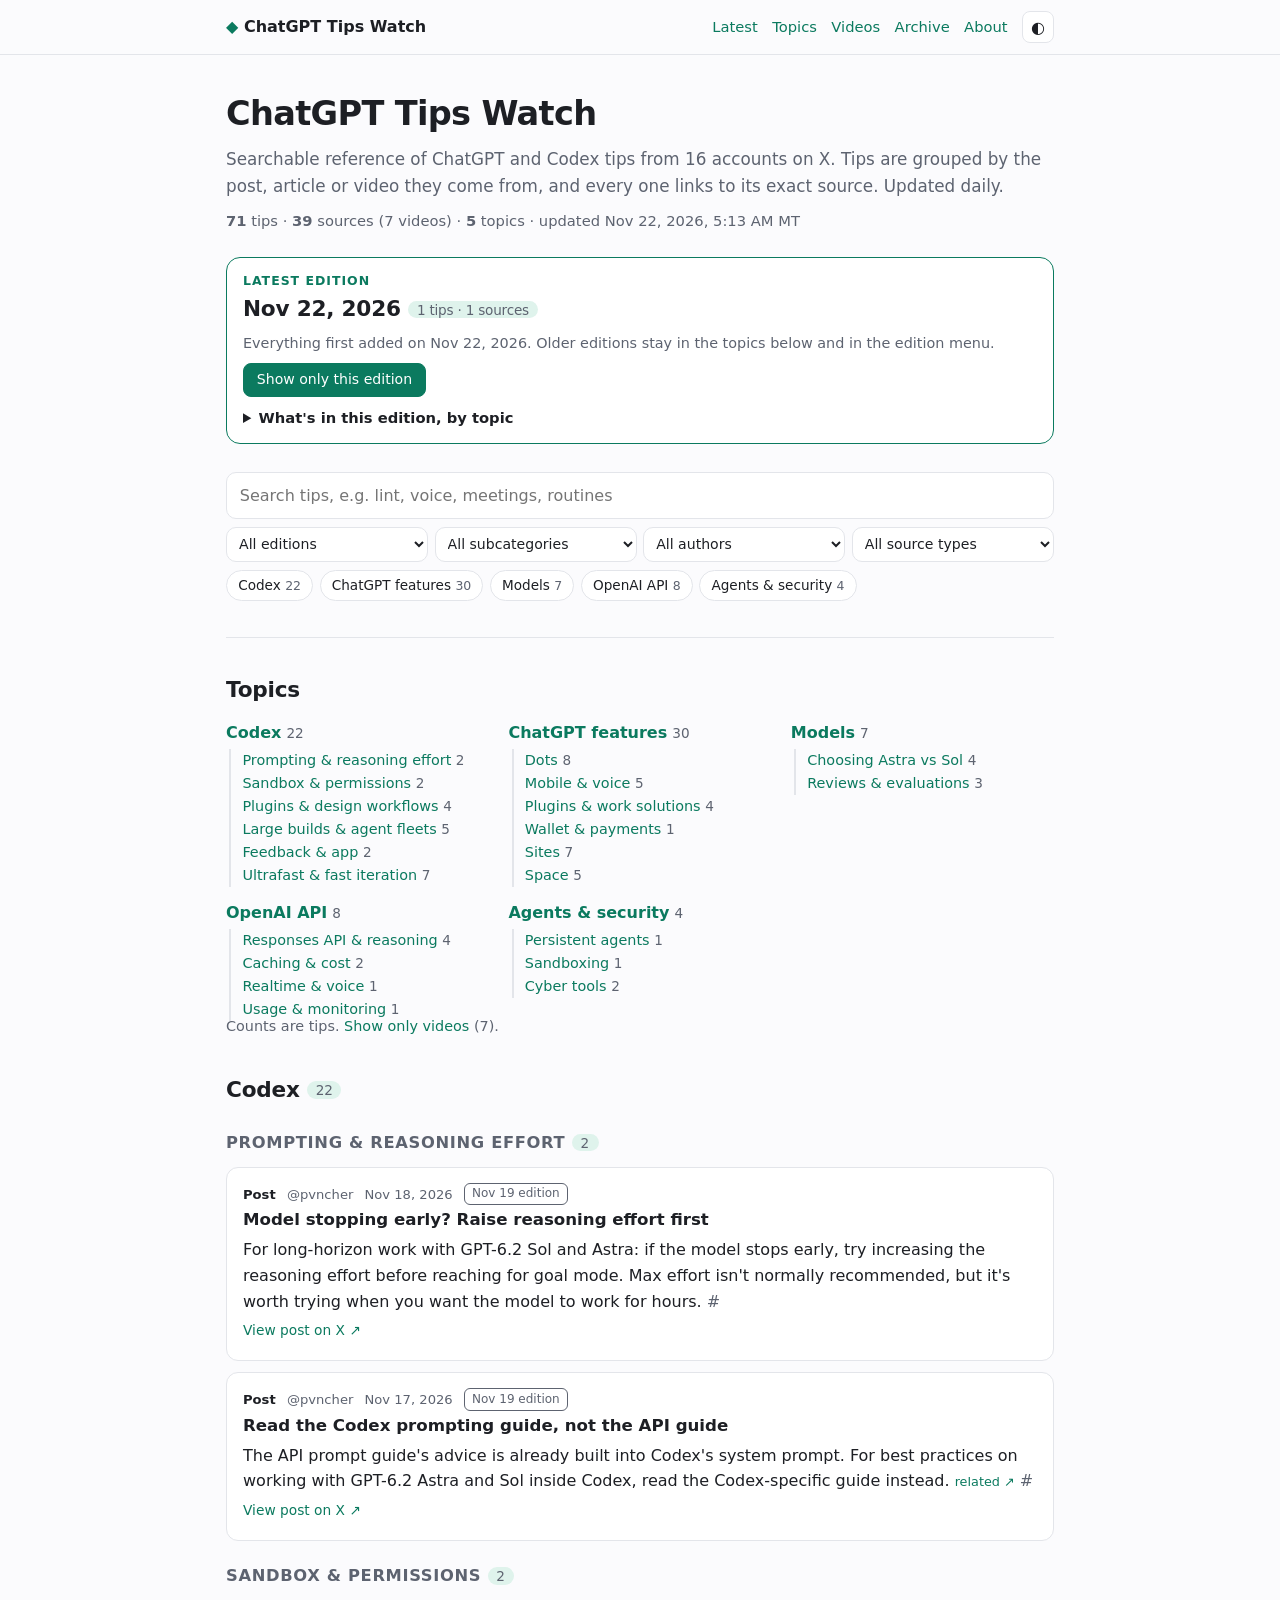
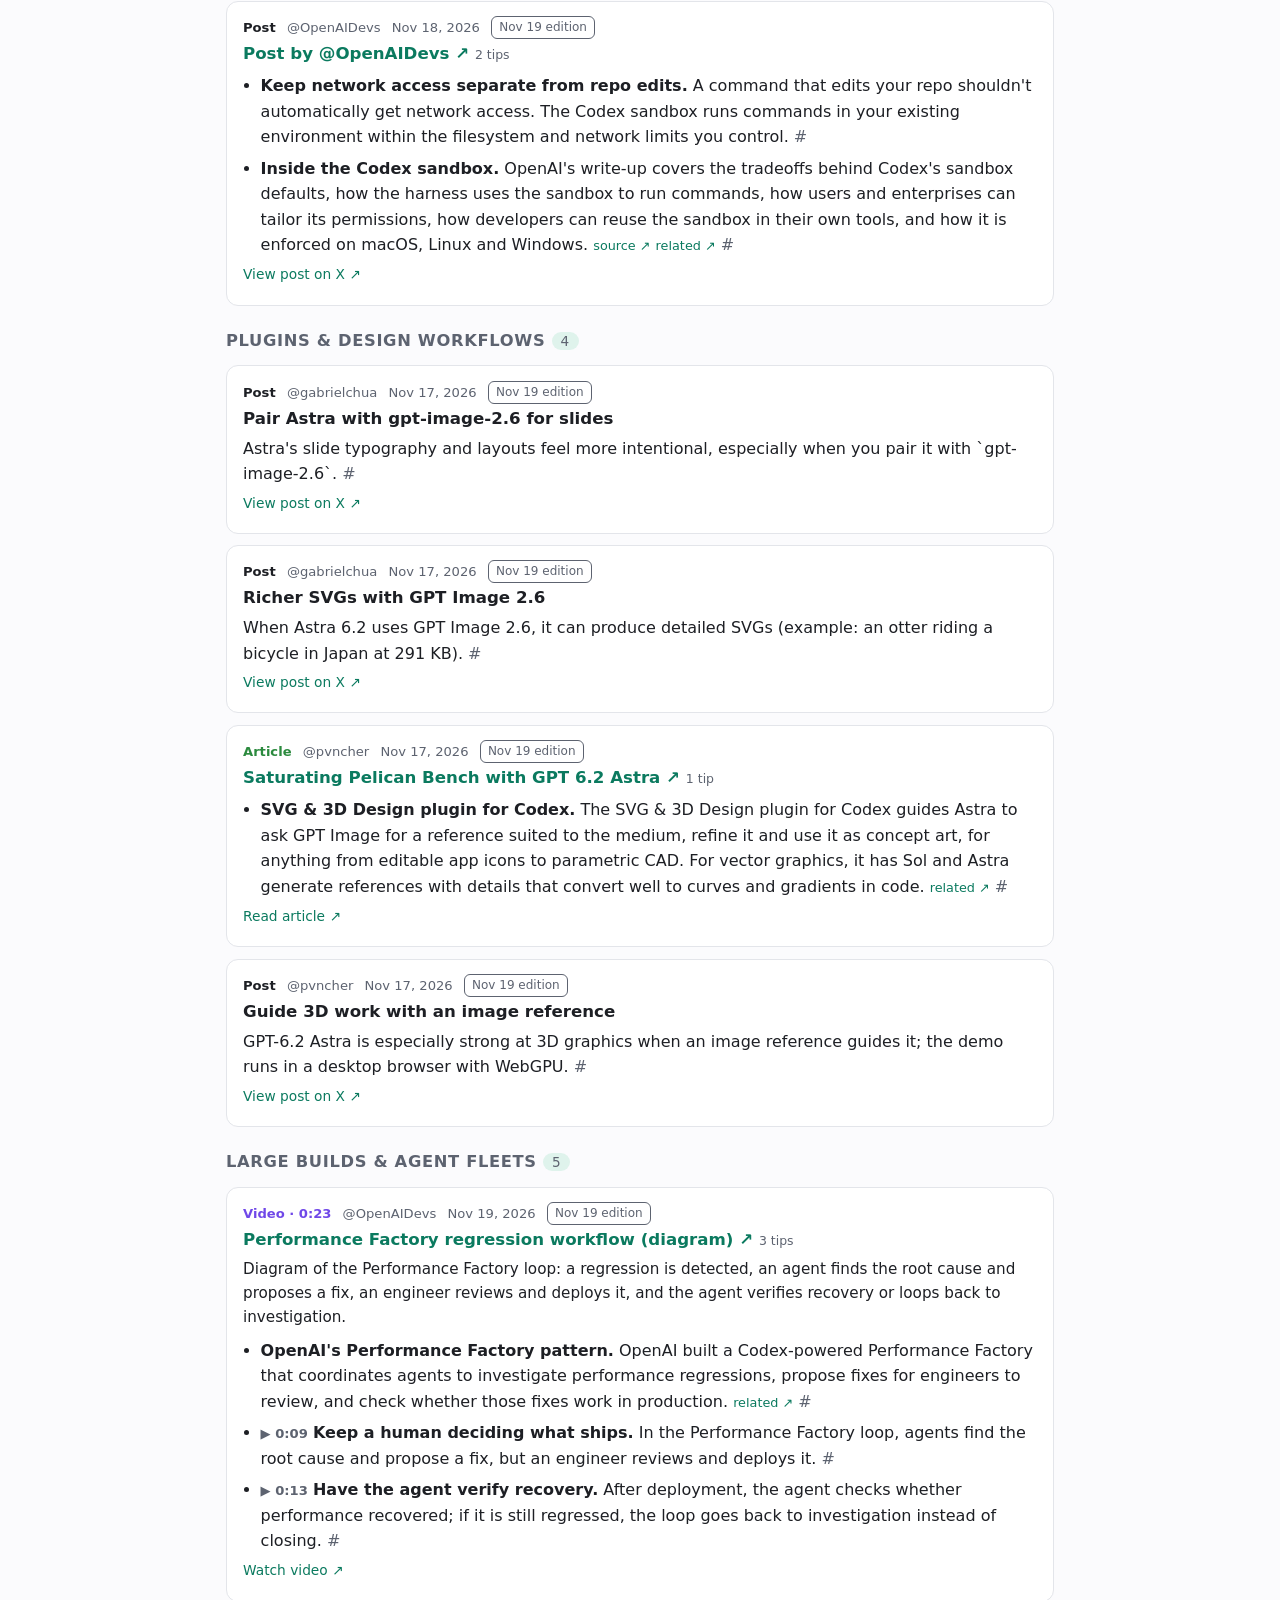
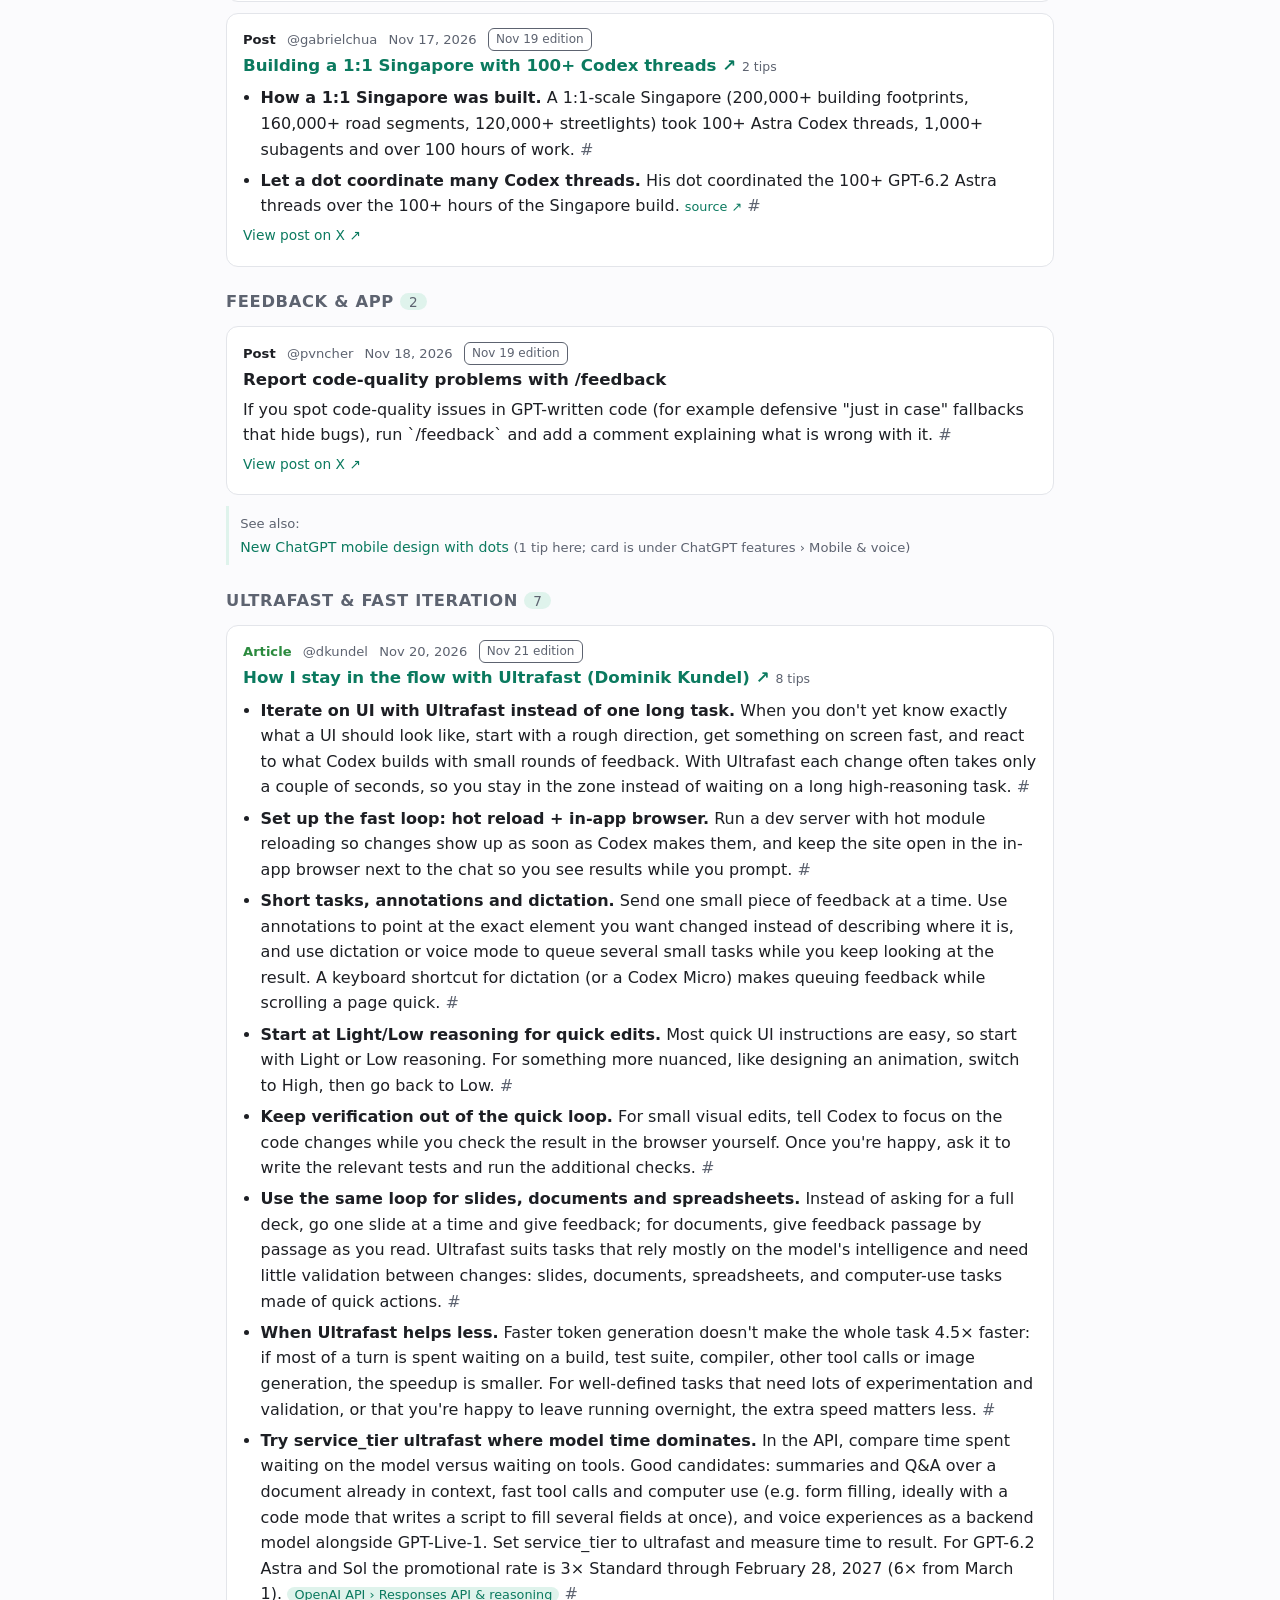
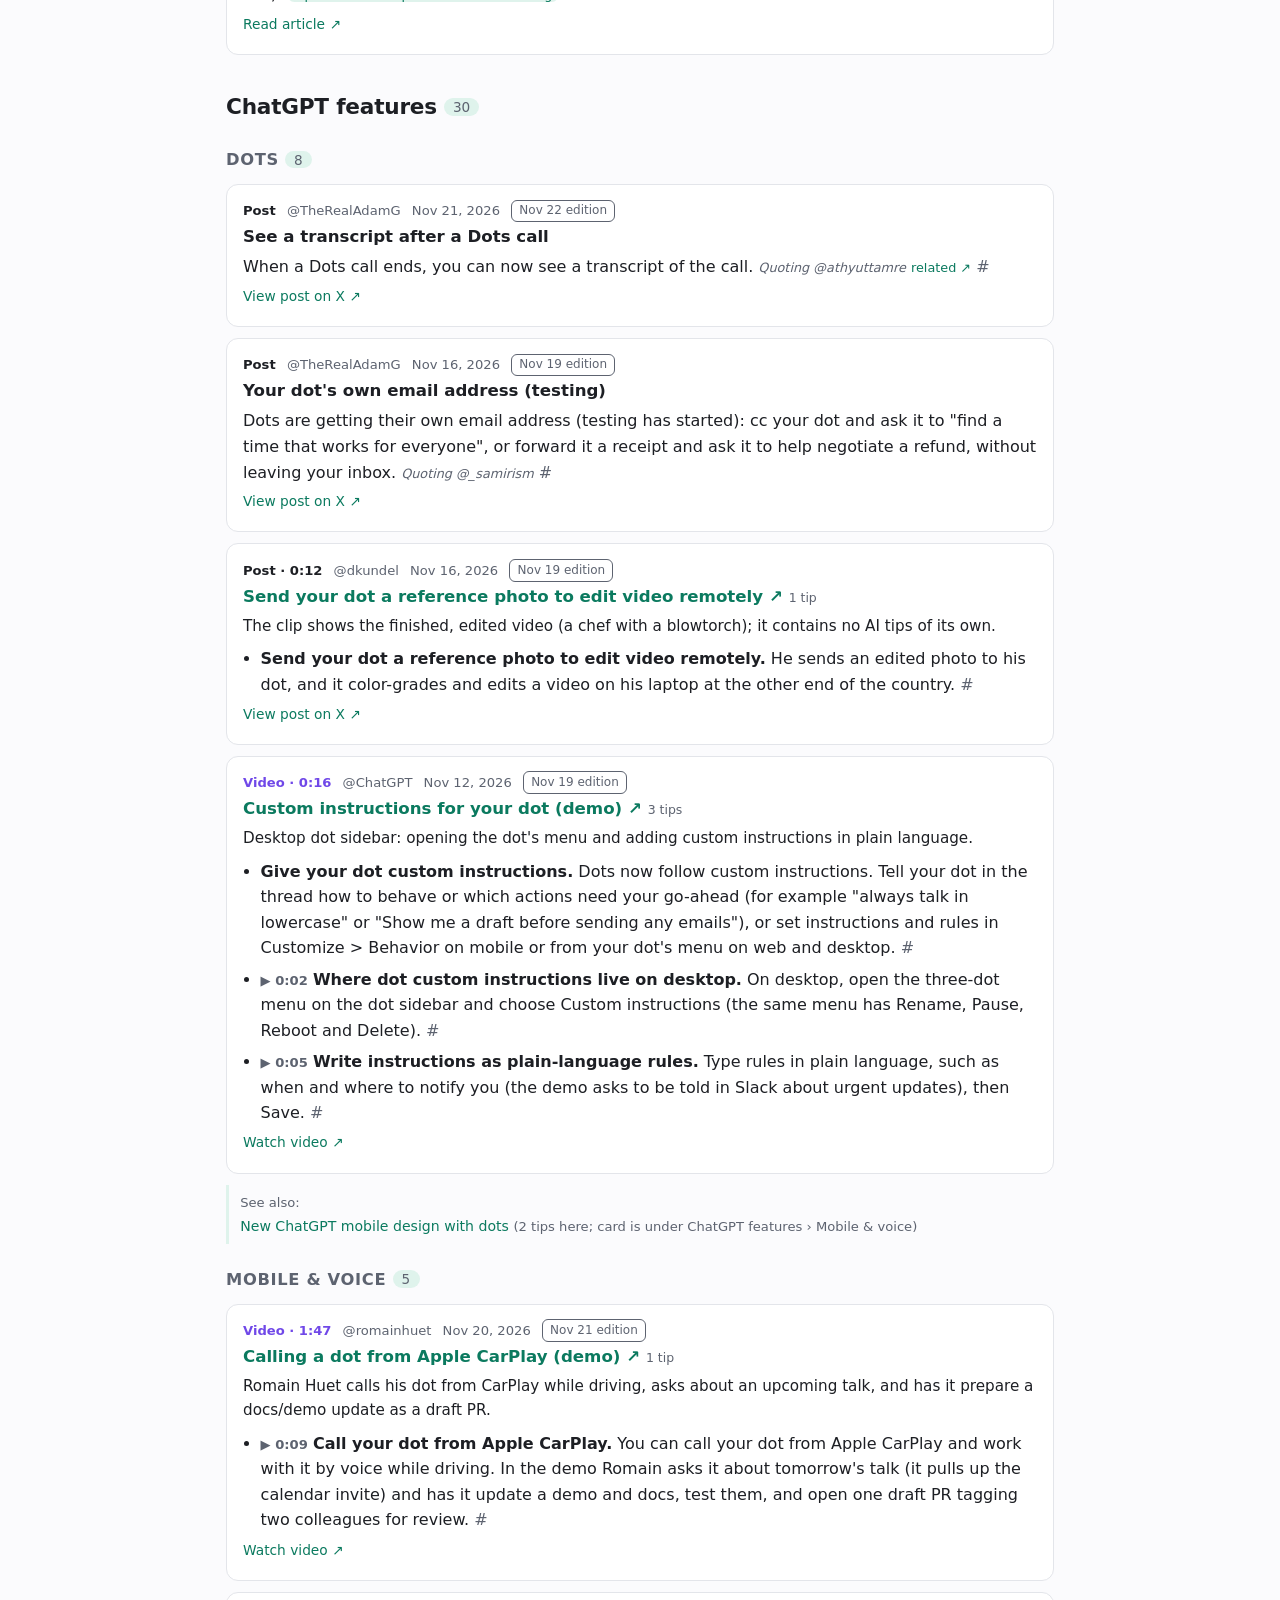
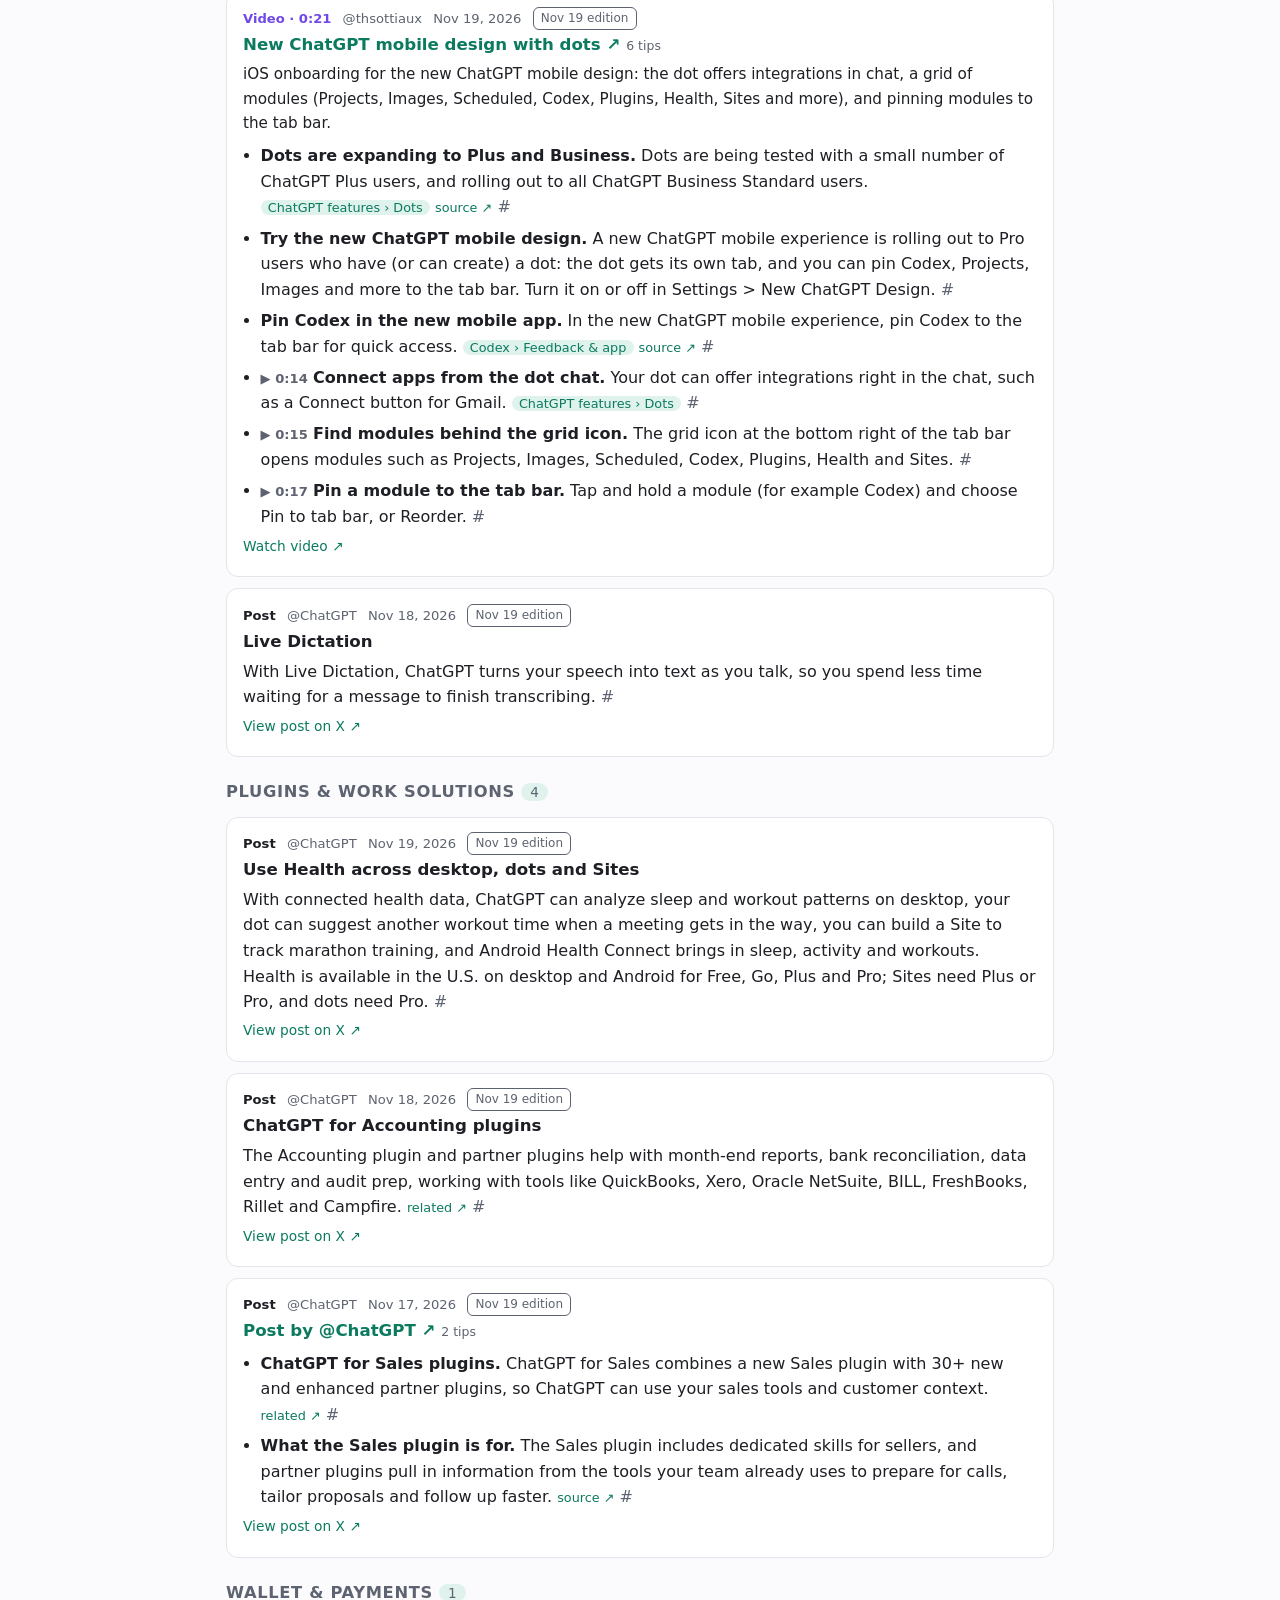
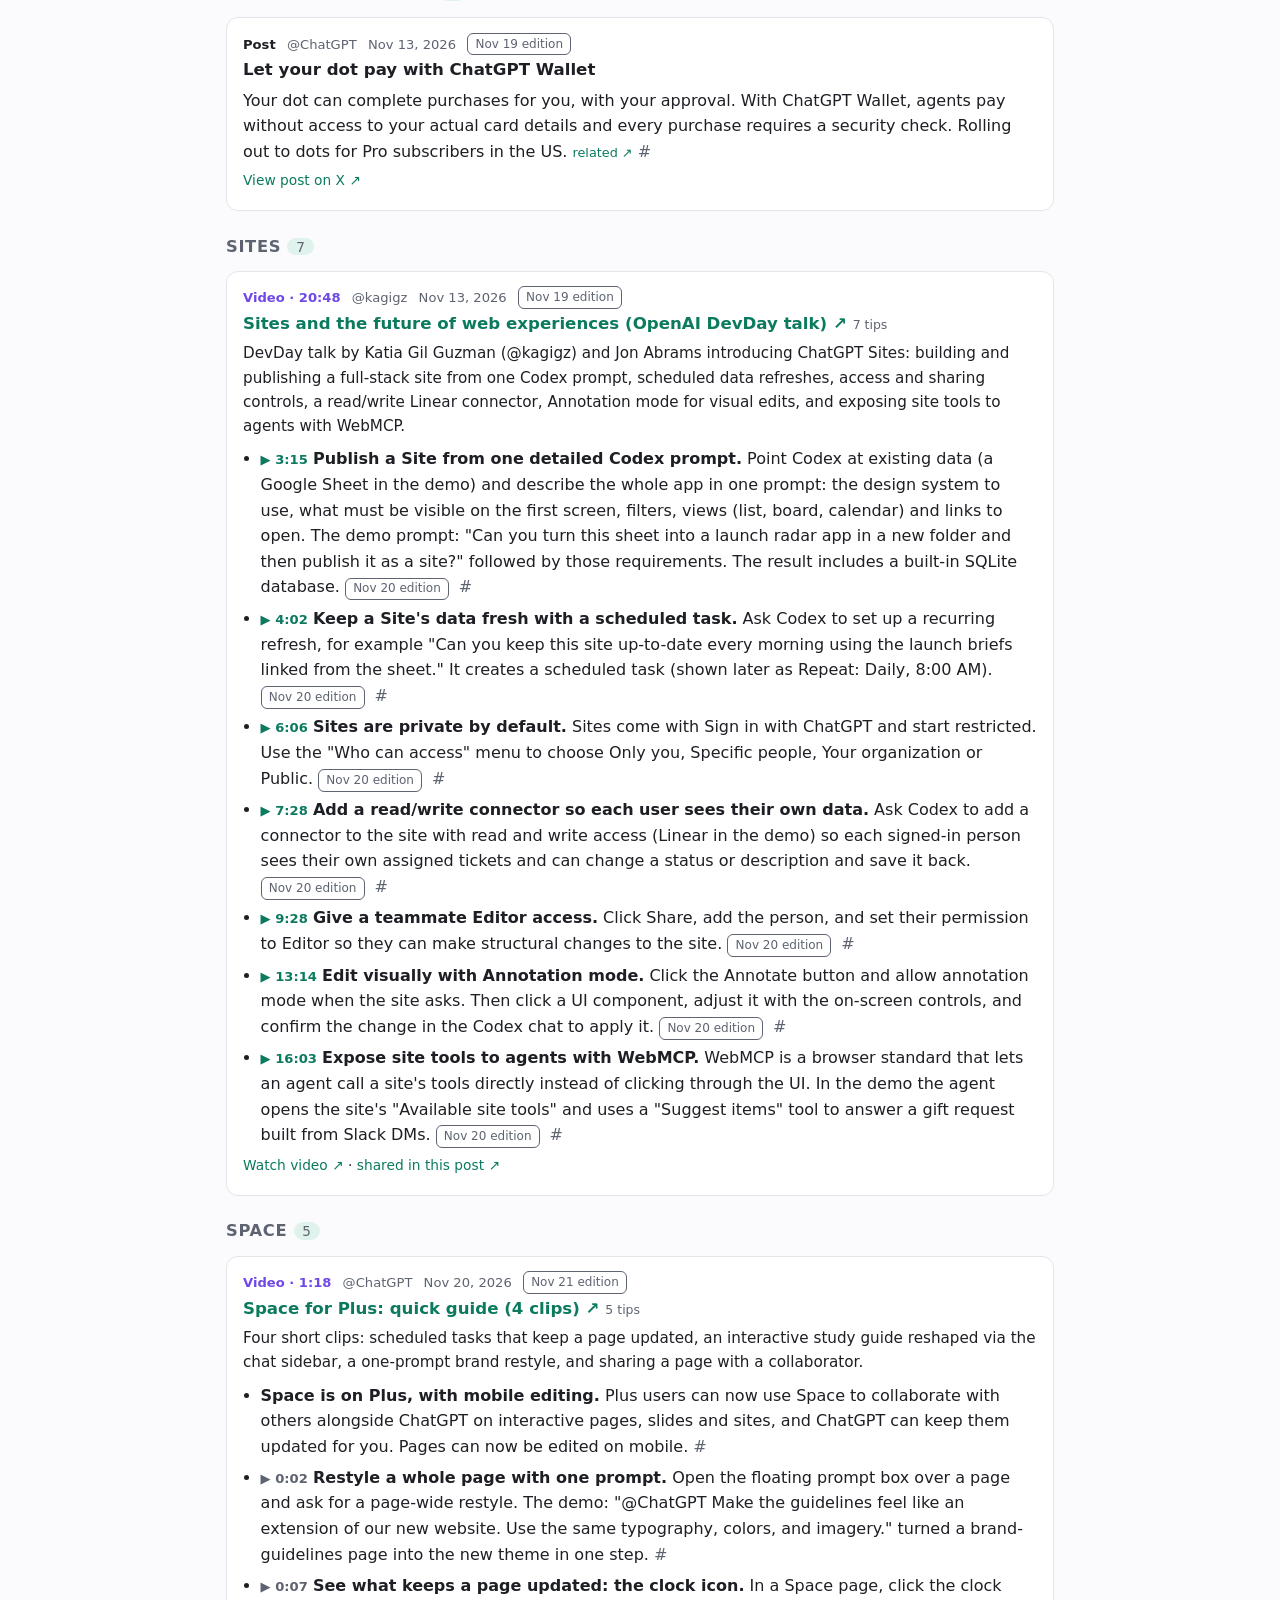
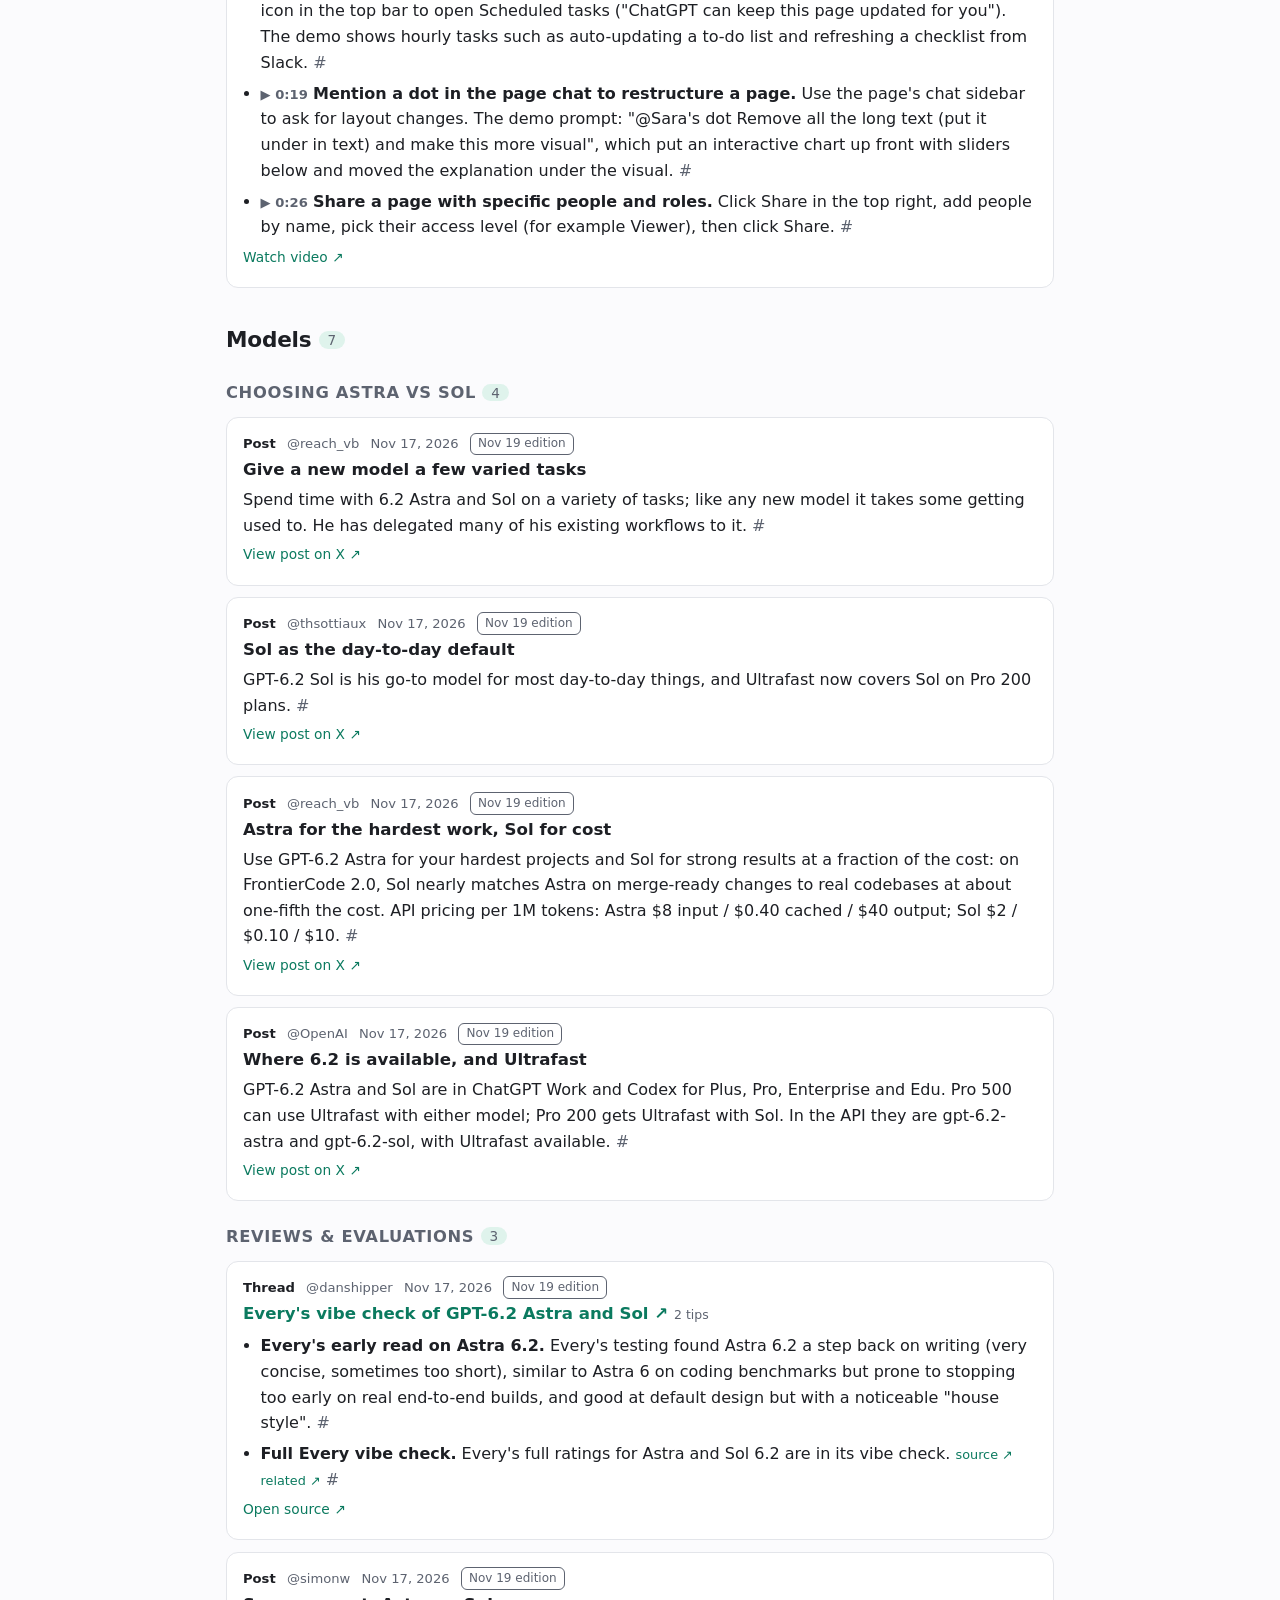
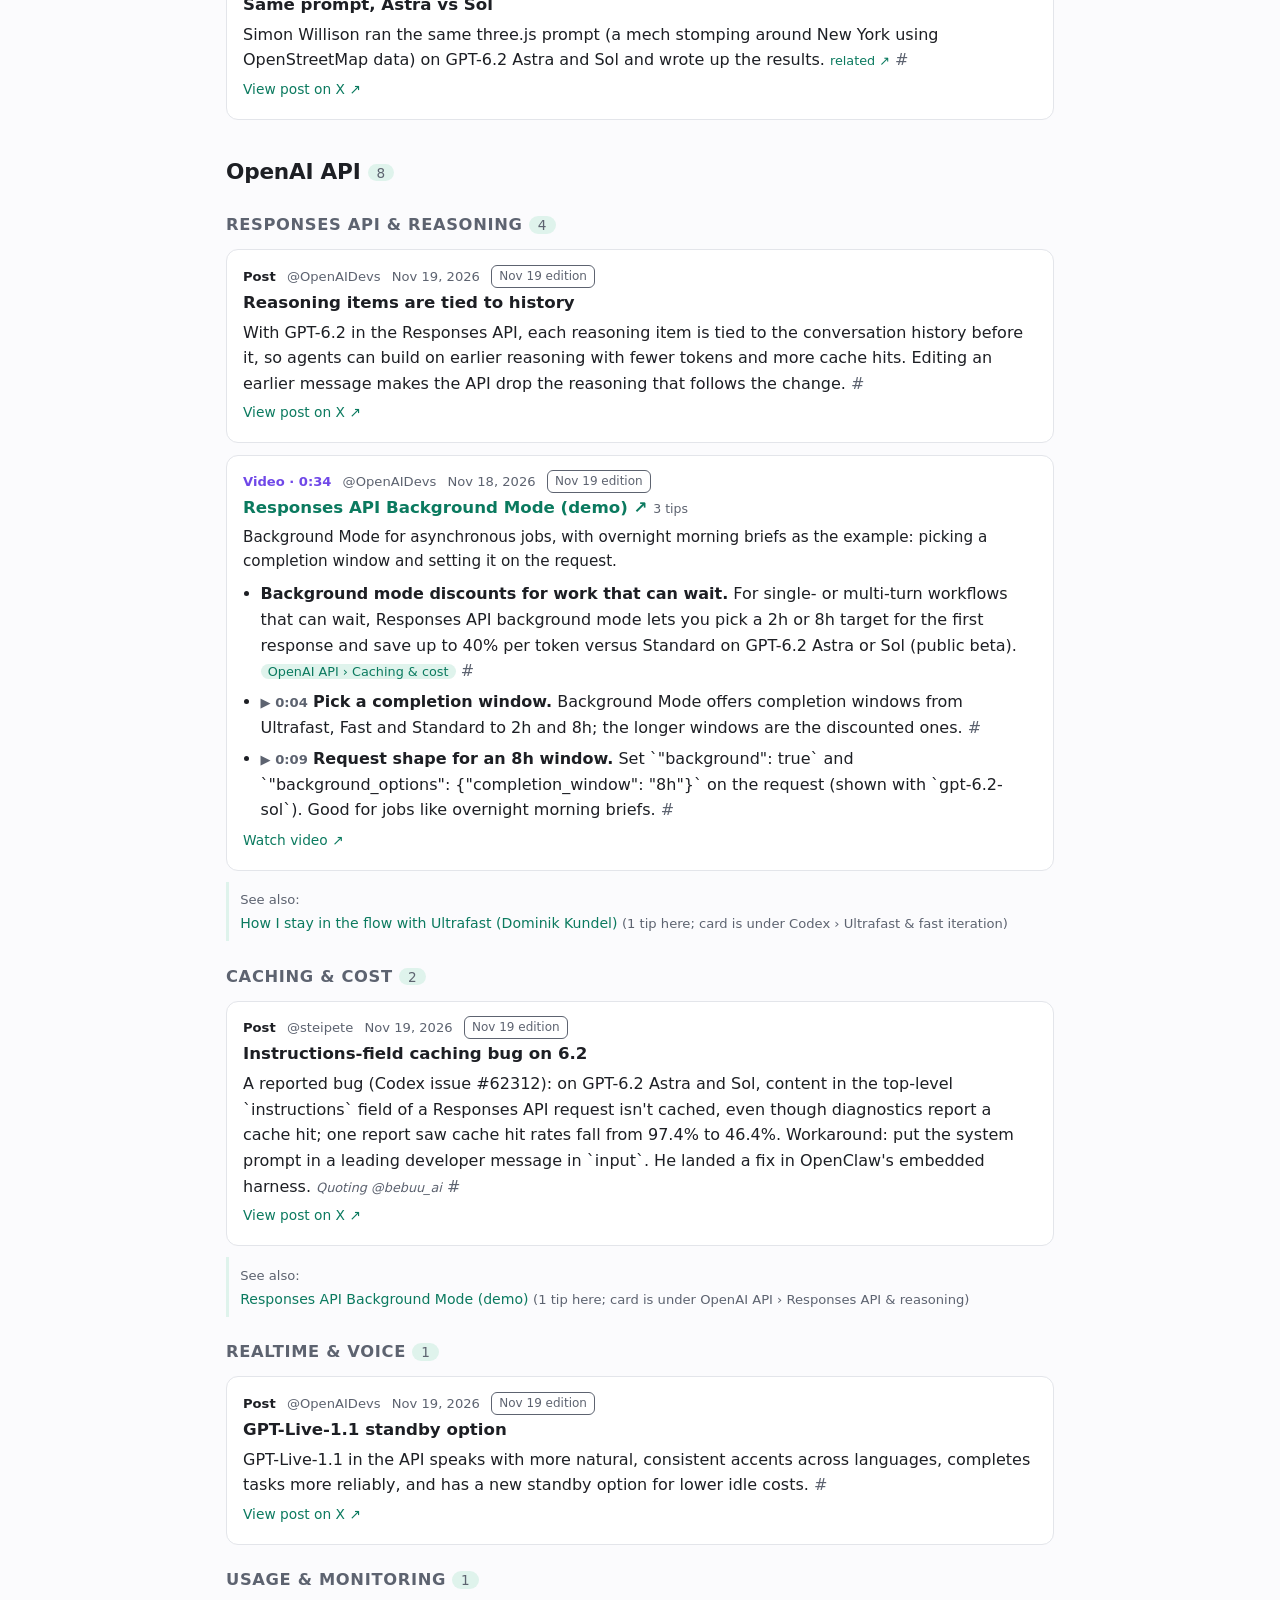
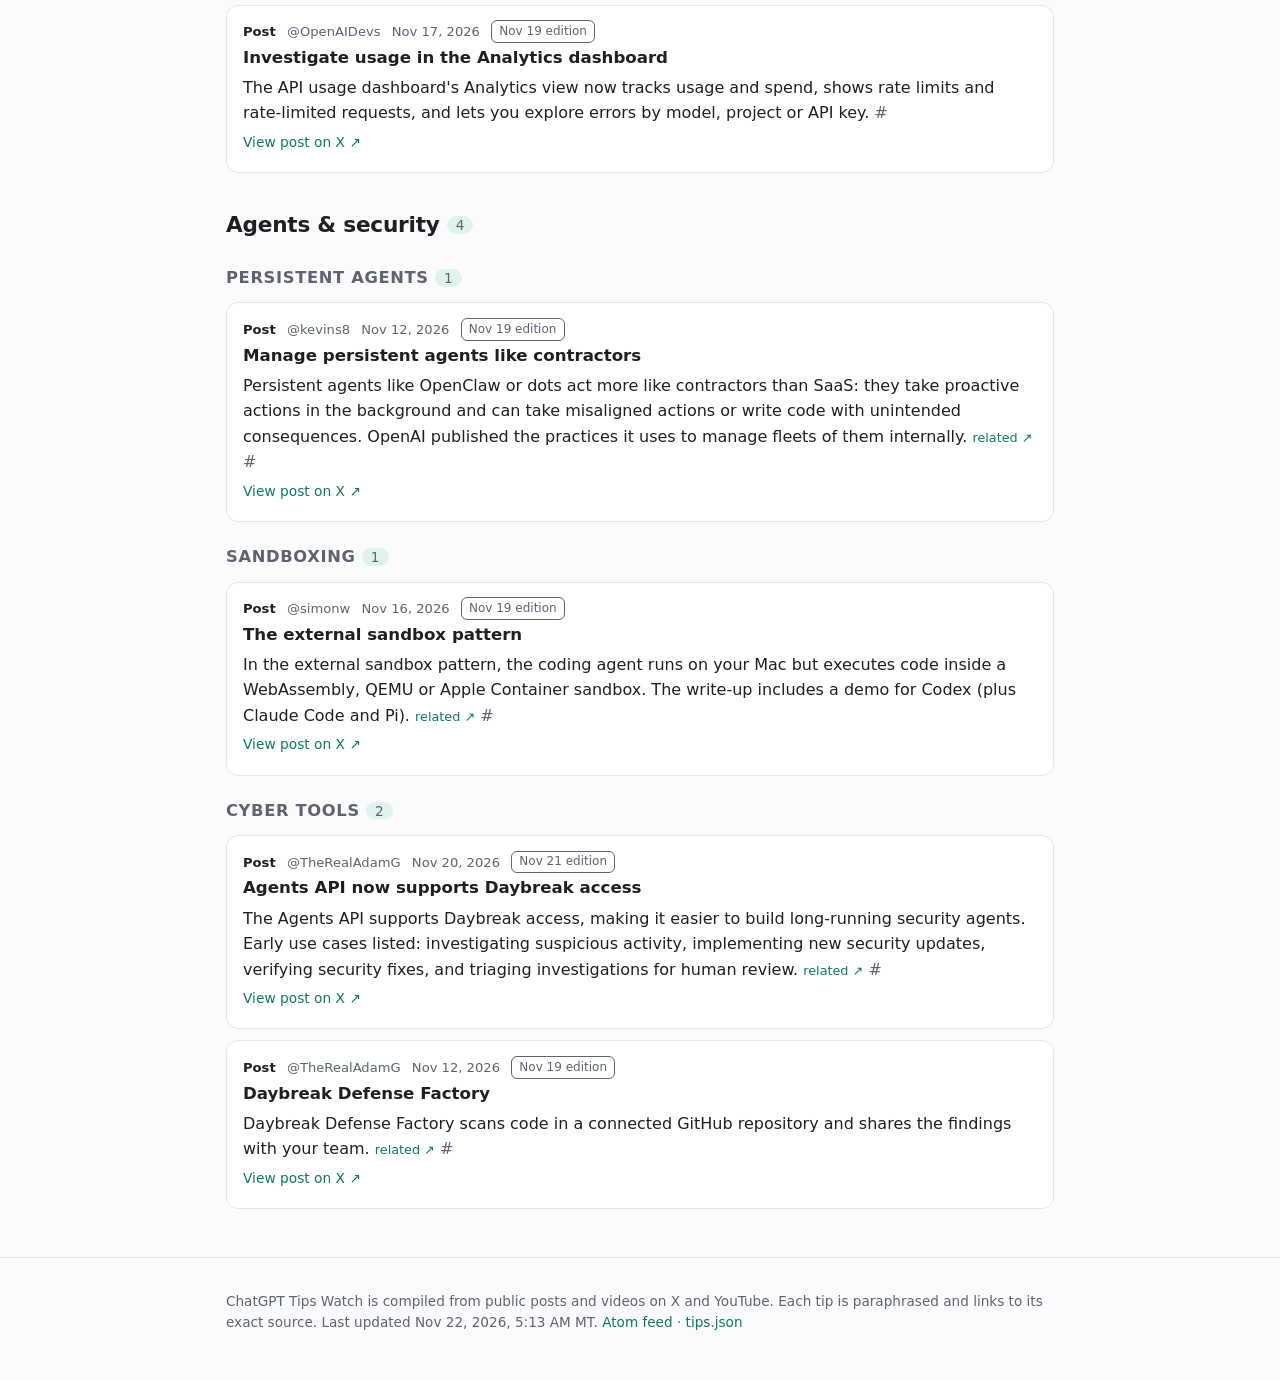
==== commit 38255f1c: "Daily update 2026-11-22" ====
--- a/index.html
+++ b/index.html
@@ -4,7 +4,7 @@
 <meta charset="utf-8">
 <meta name="viewport" content="width=device-width, initial-scale=1">
 <title>ChatGPT Tips Watch: Searchable reference of ChatGPT and Codex tips from 16 accounts on X</title>
-<meta name="description" content="70 tips from 38 sources across 5 topics on Codex, ChatGPT features, dots, OpenAI models and the OpenAI API, each linked to its source.">
+<meta name="description" content="71 tips from 39 sources across 5 topics on Codex, ChatGPT features, dots, OpenAI models and the OpenAI API, each linked to its source.">
 <link rel="canonical" href="https://cfmayer.github.io/chatgpt-tips-watch/">
 <meta name="color-scheme" content="light dark">
 <script>(function(){var d=document.documentElement,t=null;try{t=localStorage.getItem('theme')}catch(e){}if(t!=='light'&&t!=='dark'){t=window.matchMedia&&matchMedia('(prefers-color-scheme: dark)').matches?'dark':'light'}d.setAttribute('data-theme',t)})();</script>
@@ -13,7 +13,7 @@
 <link rel="stylesheet" href="assets/site.css?v=15bbc7c3">
 <meta property="og:site_name" content="ChatGPT Tips Watch">
 <meta property="og:title" content="ChatGPT Tips Watch: Searchable reference of ChatGPT and Codex tips from 16 accounts on X">
-<meta property="og:description" content="70 tips from 38 sources across 5 topics on Codex, ChatGPT features, dots, OpenAI models and the OpenAI API, each linked to its source.">
+<meta property="og:description" content="71 tips from 39 sources across 5 topics on Codex, ChatGPT features, dots, OpenAI models and the OpenAI API, each linked to its source.">
 <meta property="og:type" content="website">
 <meta property="og:url" content="https://cfmayer.github.io/chatgpt-tips-watch/">
 </head>
@@ -37,28 +37,28 @@
 <section class="hero">
   <h1>ChatGPT Tips Watch</h1>
   <p class="lede">Searchable reference of ChatGPT and Codex tips from 16 accounts on X. Tips are grouped by the post, article or video they come from, and every one links to its exact source. Updated daily.</p>
-  <p class="stats"><strong>70</strong> tips · <strong>38</strong> sources (7 videos) · <strong>5</strong> topics · updated Nov 21, 2026, 5:08 AM MT</p>
-</section>
-<section class="latest" id="latest" data-edition="2026-11-21">
+  <p class="stats"><strong>71</strong> tips · <strong>39</strong> sources (7 videos) · <strong>5</strong> topics · updated Nov 22, 2026, 5:13 AM MT</p>
+</section>
+<section class="latest" id="latest" data-edition="2026-11-22">
   <p class="kicker">Latest edition</p>
-  <h2>Nov 21, 2026 <span class="count">15 tips · 4 sources</span></h2>
-  <p class="hint">Everything first added on Nov 21, 2026. Older editions stay in the topics below and in the edition menu.</p>
-  <div class="latest-actions"><button type="button" class="btn" id="only-latest" data-edition="2026-11-21">Show only this edition</button></div>
-  <details class="edindex"><summary>What's in this edition, by topic</summary><div class="eitopic"><h3>Codex</h3><div class="eisub"><h4>Ultrafast &amp; fast iteration</h4><ul><li><a href="#s-x-2123868868963889153">How I stay in the flow with Ultrafast (Dominik Kundel)</a> <span>7</span></li></ul></div></div><div class="eitopic"><h3>ChatGPT features</h3><div class="eisub"><h4>Mobile &amp; voice</h4><ul><li><a href="#s-x-2123924316110966824">Calling a dot from Apple CarPlay (demo)</a></li></ul></div><div class="eisub"><h4>Space</h4><ul><li><a href="#s-x-2123850912867471807">Space for Plus: quick guide (4 clips)</a> <span>5</span></li></ul></div></div><div class="eitopic"><h3>OpenAI API</h3><div class="eisub"><h4>Responses API &amp; reasoning</h4><ul><li><a href="#s-x-2123868868963889153">How I stay in the flow with Ultrafast (Dominik Kundel)</a></li></ul></div></div><div class="eitopic"><h3>Agents &amp; security</h3><div class="eisub"><h4>Cyber tools</h4><ul><li><a href="#x-2123954392751612126">Agents API now supports Daybreak access</a></li></ul></div></div></details>
+  <h2>Nov 22, 2026 <span class="count">1 tips · 1 sources</span></h2>
+  <p class="hint">Everything first added on Nov 22, 2026. Older editions stay in the topics below and in the edition menu.</p>
+  <div class="latest-actions"><button type="button" class="btn" id="only-latest" data-edition="2026-11-22">Show only this edition</button></div>
+  <details class="edindex"><summary>What's in this edition, by topic</summary><div class="eitopic"><h3>ChatGPT features</h3><div class="eisub"><h4>Dots</h4><ul><li><a href="#x-2124152224892985371">See a transcript after a Dots call</a></li></ul></div></div></details>
 </section>
 <div class="controls" role="search">
   <label class="sr" for="q">Search tips</label>
   <input id="q" type="search" placeholder="Search tips, e.g. lint, voice, meetings, routines" autocomplete="off">
   <div class="selects">
-    <label class="sr" for="edition">Edition</label><select id="edition"><option value="">All editions</option><option value="2026-11-21">Nov 21, 2026 (latest) · 15 tips</option><option value="2026-11-20">Nov 20, 2026 · 7 tips</option><option value="2026-11-19">Nov 19, 2026 · 48 tips</option></select>
-    <label class="sr" for="subcat">Subcategory</label><select id="subcat"><option value="">All subcategories</option><optgroup label="Codex"><option value="Codex|Prompting &amp; reasoning effort">Prompting &amp; reasoning effort (2)</option><option value="Codex|Sandbox &amp; permissions">Sandbox &amp; permissions (2)</option><option value="Codex|Plugins &amp; design workflows">Plugins &amp; design workflows (4)</option><option value="Codex|Large builds &amp; agent fleets">Large builds &amp; agent fleets (5)</option><option value="Codex|Feedback &amp; app">Feedback &amp; app (2)</option><option value="Codex|Ultrafast &amp; fast iteration">Ultrafast &amp; fast iteration (7)</option></optgroup><optgroup label="ChatGPT features"><option value="ChatGPT features|Dots">Dots (7)</option><option value="ChatGPT features|Mobile &amp; voice">Mobile &amp; voice (5)</option><option value="ChatGPT features|Plugins &amp; work solutions">Plugins &amp; work solutions (4)</option><option value="ChatGPT features|Wallet &amp; payments">Wallet &amp; payments (1)</option><option value="ChatGPT features|Sites">Sites (7)</option><option value="ChatGPT features|Space">Space (5)</option></optgroup><optgroup label="Models"><option value="Models|Choosing Astra vs Sol">Choosing Astra vs Sol (4)</option><option value="Models|Reviews &amp; evaluations">Reviews &amp; evaluations (3)</option></optgroup><optgroup label="OpenAI API"><option value="OpenAI API|Responses API &amp; reasoning">Responses API &amp; reasoning (4)</option><option value="OpenAI API|Caching &amp; cost">Caching &amp; cost (2)</option><option value="OpenAI API|Realtime &amp; voice">Realtime &amp; voice (1)</option><option value="OpenAI API|Usage &amp; monitoring">Usage &amp; monitoring (1)</option></optgroup><optgroup label="Agents &amp; security"><option value="Agents &amp; security|Persistent agents">Persistent agents (1)</option><option value="Agents &amp; security|Sandboxing">Sandboxing (1)</option><option value="Agents &amp; security|Cyber tools">Cyber tools (2)</option></optgroup></select>
+    <label class="sr" for="edition">Edition</label><select id="edition"><option value="">All editions</option><option value="2026-11-22">Nov 22, 2026 (latest) · 1 tips</option><option value="2026-11-21">Nov 21, 2026 · 15 tips</option><option value="2026-11-20">Nov 20, 2026 · 7 tips</option><option value="2026-11-19">Nov 19, 2026 · 48 tips</option></select>
+    <label class="sr" for="subcat">Subcategory</label><select id="subcat"><option value="">All subcategories</option><optgroup label="Codex"><option value="Codex|Prompting &amp; reasoning effort">Prompting &amp; reasoning effort (2)</option><option value="Codex|Sandbox &amp; permissions">Sandbox &amp; permissions (2)</option><option value="Codex|Plugins &amp; design workflows">Plugins &amp; design workflows (4)</option><option value="Codex|Large builds &amp; agent fleets">Large builds &amp; agent fleets (5)</option><option value="Codex|Feedback &amp; app">Feedback &amp; app (2)</option><option value="Codex|Ultrafast &amp; fast iteration">Ultrafast &amp; fast iteration (7)</option></optgroup><optgroup label="ChatGPT features"><option value="ChatGPT features|Dots">Dots (8)</option><option value="ChatGPT features|Mobile &amp; voice">Mobile &amp; voice (5)</option><option value="ChatGPT features|Plugins &amp; work solutions">Plugins &amp; work solutions (4)</option><option value="ChatGPT features|Wallet &amp; payments">Wallet &amp; payments (1)</option><option value="ChatGPT features|Sites">Sites (7)</option><option value="ChatGPT features|Space">Space (5)</option></optgroup><optgroup label="Models"><option value="Models|Choosing Astra vs Sol">Choosing Astra vs Sol (4)</option><option value="Models|Reviews &amp; evaluations">Reviews &amp; evaluations (3)</option></optgroup><optgroup label="OpenAI API"><option value="OpenAI API|Responses API &amp; reasoning">Responses API &amp; reasoning (4)</option><option value="OpenAI API|Caching &amp; cost">Caching &amp; cost (2)</option><option value="OpenAI API|Realtime &amp; voice">Realtime &amp; voice (1)</option><option value="OpenAI API|Usage &amp; monitoring">Usage &amp; monitoring (1)</option></optgroup><optgroup label="Agents &amp; security"><option value="Agents &amp; security|Persistent agents">Persistent agents (1)</option><option value="Agents &amp; security|Sandboxing">Sandboxing (1)</option><option value="Agents &amp; security|Cyber tools">Cyber tools (2)</option></optgroup></select>
     <label class="sr" for="author">Author</label><select id="author"><option value="">All authors</option><option value="ChatGPT">@ChatGPT</option><option value="danshipper">@danshipper</option><option value="dkundel">@dkundel</option><option value="gabrielchua">@gabrielchua</option><option value="kagigz">@kagigz</option><option value="kevins8">@kevins8</option><option value="OpenAI">@OpenAI</option><option value="OpenAIDevs">@OpenAIDevs</option><option value="pvncher">@pvncher</option><option value="reach_vb">@reach_vb</option><option value="romainhuet">@romainhuet</option><option value="simonw">@simonw</option><option value="steipete">@steipete</option><option value="TheRealAdamG">@TheRealAdamG</option><option value="thsottiaux">@thsottiaux</option></select>
-    <label class="sr" for="type">Source type</label><select id="type"><option value="">All source types</option><option value="post">Posts (28)</option><option value="article">Articles (2)</option><option value="video">Videos (7)</option><option value="thread">Threads (1)</option></select>
+    <label class="sr" for="type">Source type</label><select id="type"><option value="">All source types</option><option value="post">Posts (29)</option><option value="article">Articles (2)</option><option value="video">Videos (7)</option><option value="thread">Threads (1)</option></select>
   </div>
-  <div class="chips" aria-label="Filter by topic"><button type="button" class="chip" data-topic="Codex" aria-pressed="false">Codex <span>22</span></button><button type="button" class="chip" data-topic="ChatGPT features" aria-pressed="false">ChatGPT features <span>29</span></button><button type="button" class="chip" data-topic="Models" aria-pressed="false">Models <span>7</span></button><button type="button" class="chip" data-topic="OpenAI API" aria-pressed="false">OpenAI API <span>8</span></button><button type="button" class="chip" data-topic="Agents &amp; security" aria-pressed="false">Agents &amp; security <span>4</span></button></div>
+  <div class="chips" aria-label="Filter by topic"><button type="button" class="chip" data-topic="Codex" aria-pressed="false">Codex <span>22</span></button><button type="button" class="chip" data-topic="ChatGPT features" aria-pressed="false">ChatGPT features <span>30</span></button><button type="button" class="chip" data-topic="Models" aria-pressed="false">Models <span>7</span></button><button type="button" class="chip" data-topic="OpenAI API" aria-pressed="false">OpenAI API <span>8</span></button><button type="button" class="chip" data-topic="Agents &amp; security" aria-pressed="false">Agents &amp; security <span>4</span></button></div>
   <p id="status" class="status" aria-live="polite"></p>
 </div>
-<nav class="toc" id="topics" aria-label="Topics"><h2>Topics</h2><ul class="tocl"><li><a class="tt" href="#t-codex">Codex</a> <span>22</span><ul><li><a href="#sc-codex-prompting-reasoning-effort">Prompting &amp; reasoning effort</a> <span>2</span></li><li><a href="#sc-codex-sandbox-permissions">Sandbox &amp; permissions</a> <span>2</span></li><li><a href="#sc-codex-plugins-design-workflows">Plugins &amp; design workflows</a> <span>4</span></li><li><a href="#sc-codex-large-builds-agent-fleets">Large builds &amp; agent fleets</a> <span>5</span></li><li><a href="#sc-codex-feedback-app">Feedback &amp; app</a> <span>2</span></li><li><a href="#sc-codex-ultrafast-fast-iteration">Ultrafast &amp; fast iteration</a> <span>7</span></li></ul></li><li><a class="tt" href="#t-chatgpt-features">ChatGPT features</a> <span>29</span><ul><li><a href="#sc-chatgpt-features-dots">Dots</a> <span>7</span></li><li><a href="#sc-chatgpt-features-mobile-voice">Mobile &amp; voice</a> <span>5</span></li><li><a href="#sc-chatgpt-features-plugins-work-solutions">Plugins &amp; work solutions</a> <span>4</span></li><li><a href="#sc-chatgpt-features-wallet-payments">Wallet &amp; payments</a> <span>1</span></li><li><a href="#sc-chatgpt-features-sites">Sites</a> <span>7</span></li><li><a href="#sc-chatgpt-features-space">Space</a> <span>5</span></li></ul></li><li><a class="tt" href="#t-models">Models</a> <span>7</span><ul><li><a href="#sc-models-choosing-astra-vs-sol">Choosing Astra vs Sol</a> <span>4</span></li><li><a href="#sc-models-reviews-evaluations">Reviews &amp; evaluations</a> <span>3</span></li></ul></li><li><a class="tt" href="#t-openai-api">OpenAI API</a> <span>8</span><ul><li><a href="#sc-openai-api-responses-api-reasoning">Responses API &amp; reasoning</a> <span>4</span></li><li><a href="#sc-openai-api-caching-cost">Caching &amp; cost</a> <span>2</span></li><li><a href="#sc-openai-api-realtime-voice">Realtime &amp; voice</a> <span>1</span></li><li><a href="#sc-openai-api-usage-monitoring">Usage &amp; monitoring</a> <span>1</span></li></ul></li><li><a class="tt" href="#t-agents-security">Agents &amp; security</a> <span>4</span><ul><li><a href="#sc-agents-security-persistent-agents">Persistent agents</a> <span>1</span></li><li><a href="#sc-agents-security-sandboxing">Sandboxing</a> <span>1</span></li><li><a href="#sc-agents-security-cyber-tools">Cyber tools</a> <span>2</span></li></ul></li></ul>
+<nav class="toc" id="topics" aria-label="Topics"><h2>Topics</h2><ul class="tocl"><li><a class="tt" href="#t-codex">Codex</a> <span>22</span><ul><li><a href="#sc-codex-prompting-reasoning-effort">Prompting &amp; reasoning effort</a> <span>2</span></li><li><a href="#sc-codex-sandbox-permissions">Sandbox &amp; permissions</a> <span>2</span></li><li><a href="#sc-codex-plugins-design-workflows">Plugins &amp; design workflows</a> <span>4</span></li><li><a href="#sc-codex-large-builds-agent-fleets">Large builds &amp; agent fleets</a> <span>5</span></li><li><a href="#sc-codex-feedback-app">Feedback &amp; app</a> <span>2</span></li><li><a href="#sc-codex-ultrafast-fast-iteration">Ultrafast &amp; fast iteration</a> <span>7</span></li></ul></li><li><a class="tt" href="#t-chatgpt-features">ChatGPT features</a> <span>30</span><ul><li><a href="#sc-chatgpt-features-dots">Dots</a> <span>8</span></li><li><a href="#sc-chatgpt-features-mobile-voice">Mobile &amp; voice</a> <span>5</span></li><li><a href="#sc-chatgpt-features-plugins-work-solutions">Plugins &amp; work solutions</a> <span>4</span></li><li><a href="#sc-chatgpt-features-wallet-payments">Wallet &amp; payments</a> <span>1</span></li><li><a href="#sc-chatgpt-features-sites">Sites</a> <span>7</span></li><li><a href="#sc-chatgpt-features-space">Space</a> <span>5</span></li></ul></li><li><a class="tt" href="#t-models">Models</a> <span>7</span><ul><li><a href="#sc-models-choosing-astra-vs-sol">Choosing Astra vs Sol</a> <span>4</span></li><li><a href="#sc-models-reviews-evaluations">Reviews &amp; evaluations</a> <span>3</span></li></ul></li><li><a class="tt" href="#t-openai-api">OpenAI API</a> <span>8</span><ul><li><a href="#sc-openai-api-responses-api-reasoning">Responses API &amp; reasoning</a> <span>4</span></li><li><a href="#sc-openai-api-caching-cost">Caching &amp; cost</a> <span>2</span></li><li><a href="#sc-openai-api-realtime-voice">Realtime &amp; voice</a> <span>1</span></li><li><a href="#sc-openai-api-usage-monitoring">Usage &amp; monitoring</a> <span>1</span></li></ul></li><li><a class="tt" href="#t-agents-security">Agents &amp; security</a> <span>4</span><ul><li><a href="#sc-agents-security-persistent-agents">Persistent agents</a> <span>1</span></li><li><a href="#sc-agents-security-sandboxing">Sandboxing</a> <span>1</span></li><li><a href="#sc-agents-security-cyber-tools">Cyber tools</a> <span>2</span></li></ul></li></ul>
 <p class="hint">Counts are tips. <a href="?type=video#topics">Show only videos</a> (7).</p></nav>
 <div id="browse">
 <section class="topic" id="t-codex" data-topic="Codex"><h2>Codex <span class="count">22</span></h2>
@@ -181,8 +181,14 @@
 
 </section>
 </section>
-<section class="topic" id="t-chatgpt-features" data-topic="ChatGPT features"><h2>ChatGPT features <span class="count">29</span></h2>
-<section class="subcat" id="sc-chatgpt-features-dots" data-subcat="ChatGPT features|Dots"><h3 class="sch">Dots <span class="count">7</span></h3>
+<section class="topic" id="t-chatgpt-features" data-topic="ChatGPT features"><h2>ChatGPT features <span class="count">30</span></h2>
+<section class="subcat" id="sc-chatgpt-features-dots" data-subcat="ChatGPT features|Dots"><h3 class="sch">Dots <span class="count">8</span></h3>
+<article id="s-x-2124152224892985371" class="card compact" data-type="post" data-author="TheRealAdamG" data-edition="2026-11-22" data-topic="ChatGPT features" data-subcat="ChatGPT features|Dots" data-head="see a transcript after a dots call therealadamg  post chatgpt features dots" data-n="1">
+<div class="meta"><span class="type post">Post</span> <span>@TheRealAdamG</span> <time datetime="2026-11-21">Nov 21, 2026</time> <span class="badge ed" title="Edition that first added this">Nov 22 edition</span></div>
+<h3>See a transcript after a Dots call</h3>
+<p class="t one" id="x-2124152224892985371" data-topic="ChatGPT features" data-subcat="ChatGPT features|Dots" data-edition="2026-11-22" data-author="TheRealAdamG" data-search="see a transcript after a dots call when a dots call ends, you can now see a transcript of the call. therealadamg chatgpt features dots dots voice transcript quoting @athyuttamre">When a Dots call ends, you can now see a transcript of the call. <span class="credit">Quoting @athyuttamre</span> <a class="tsrc" href="https://x.com/athyuttamre/status/2123937435411431529" target="_blank" rel="noopener">related ↗</a> <a class="perma" href="#x-2124152224892985371" aria-label="Link to this tip">#</a></p>
+<p class="src"><a href="https://x.com/TheRealAdamG/status/2124152224892985371" target="_blank" rel="noopener">View post on X ↗</a></p>
+</article>
 <article id="s-x-2122530589681291754" class="card compact" data-type="post" data-author="TheRealAdamG" data-edition="2026-11-19" data-topic="ChatGPT features" data-subcat="ChatGPT features|Dots" data-head="your dot&#x27;s own email address (testing) therealadamg  post chatgpt features dots" data-n="1">
 <div class="meta"><span class="type post">Post</span> <span>@TheRealAdamG</span> <time datetime="2026-11-16">Nov 16, 2026</time> <span class="badge ed" title="Edition that first added this">Nov 19 edition</span></div>
 <h3>Your dot&#x27;s own email address (testing)</h3>
@@ -475,6 +481,6 @@
 </main>
 <script src="assets/app.js?v=5550fde6" defer></script>
 <footer class="foot"><div class="wrap">
-<p>ChatGPT Tips Watch is compiled from public posts and videos on X and YouTube. Each tip is paraphrased and links to its exact source. Last updated Nov 21, 2026, 5:08 AM MT. <a href="https://cfmayer.github.io/chatgpt-tips-watch/feed.xml">Atom feed</a> · <a href="data/tips.json">tips.json</a></p>
+<p>ChatGPT Tips Watch is compiled from public posts and videos on X and YouTube. Each tip is paraphrased and links to its exact source. Last updated Nov 22, 2026, 5:13 AM MT. <a href="https://cfmayer.github.io/chatgpt-tips-watch/feed.xml">Atom feed</a> · <a href="data/tips.json">tips.json</a></p>
 </div></footer>
 </body></html>
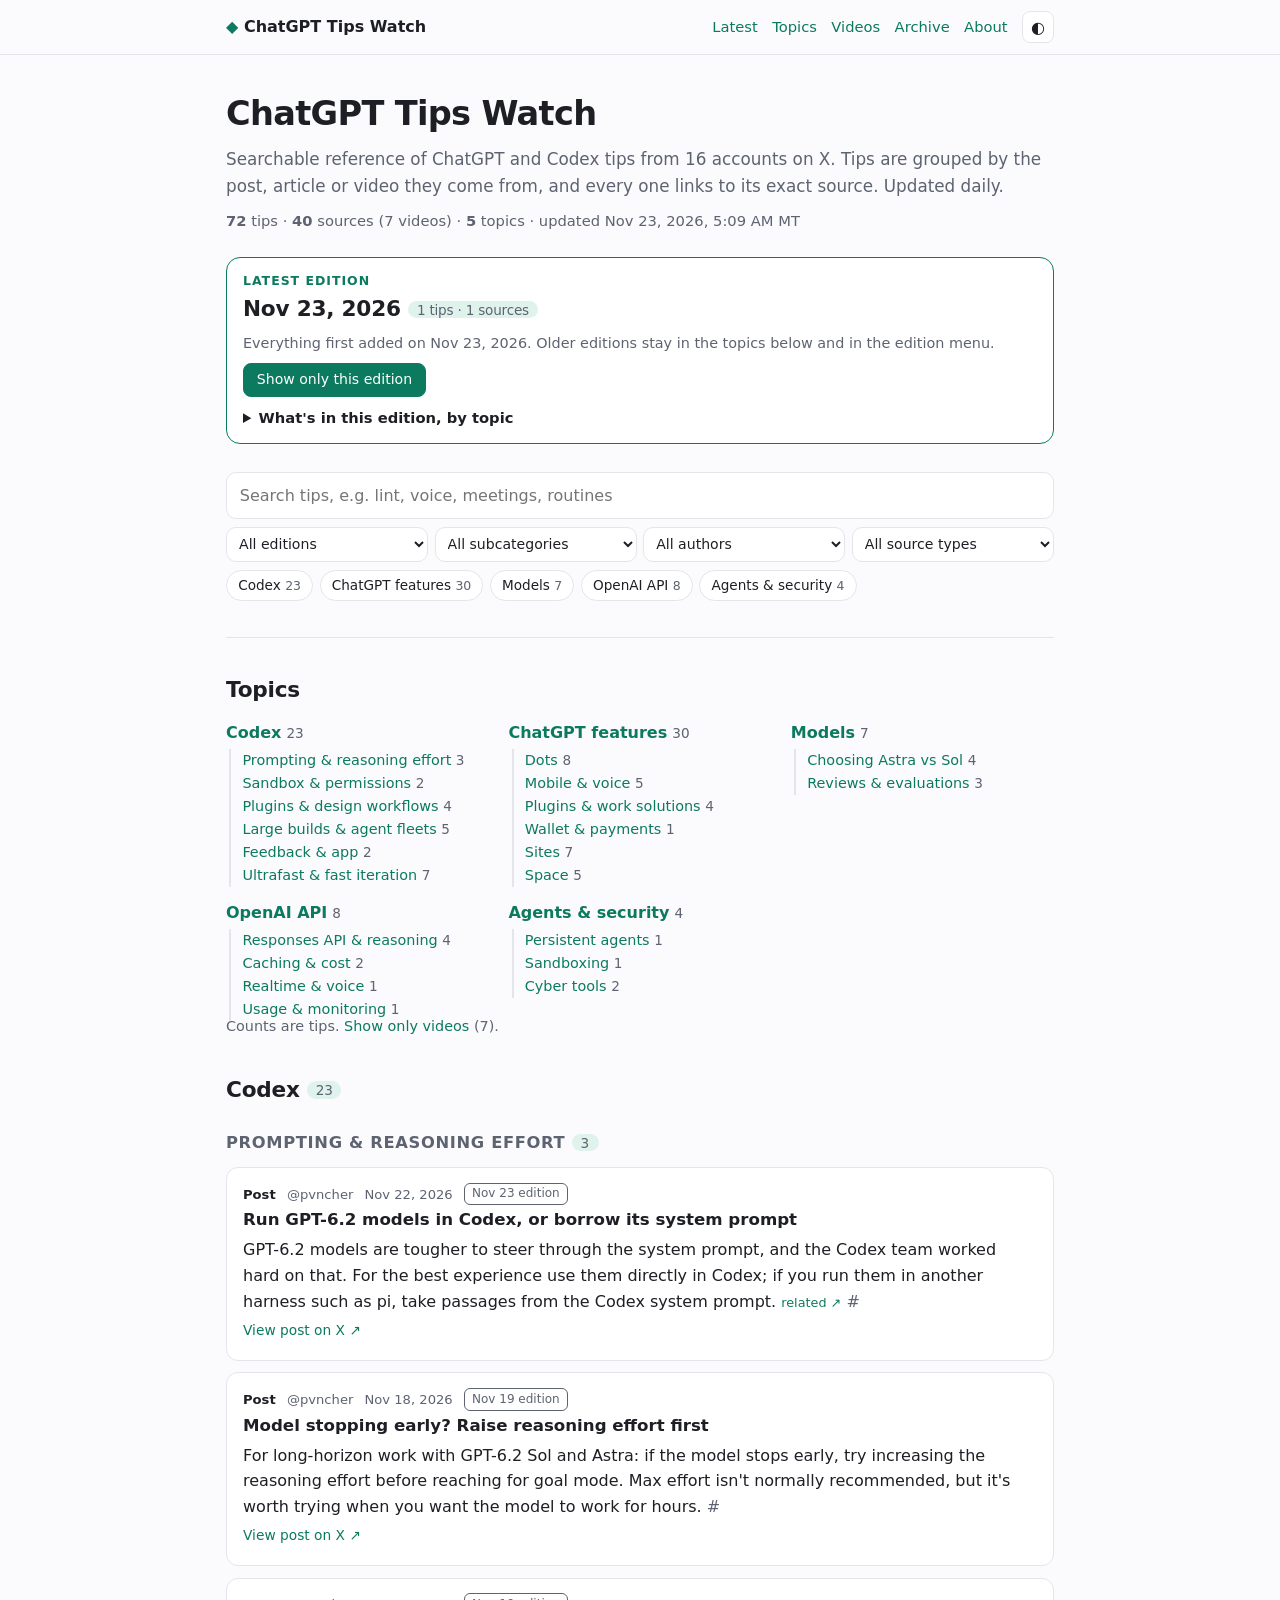
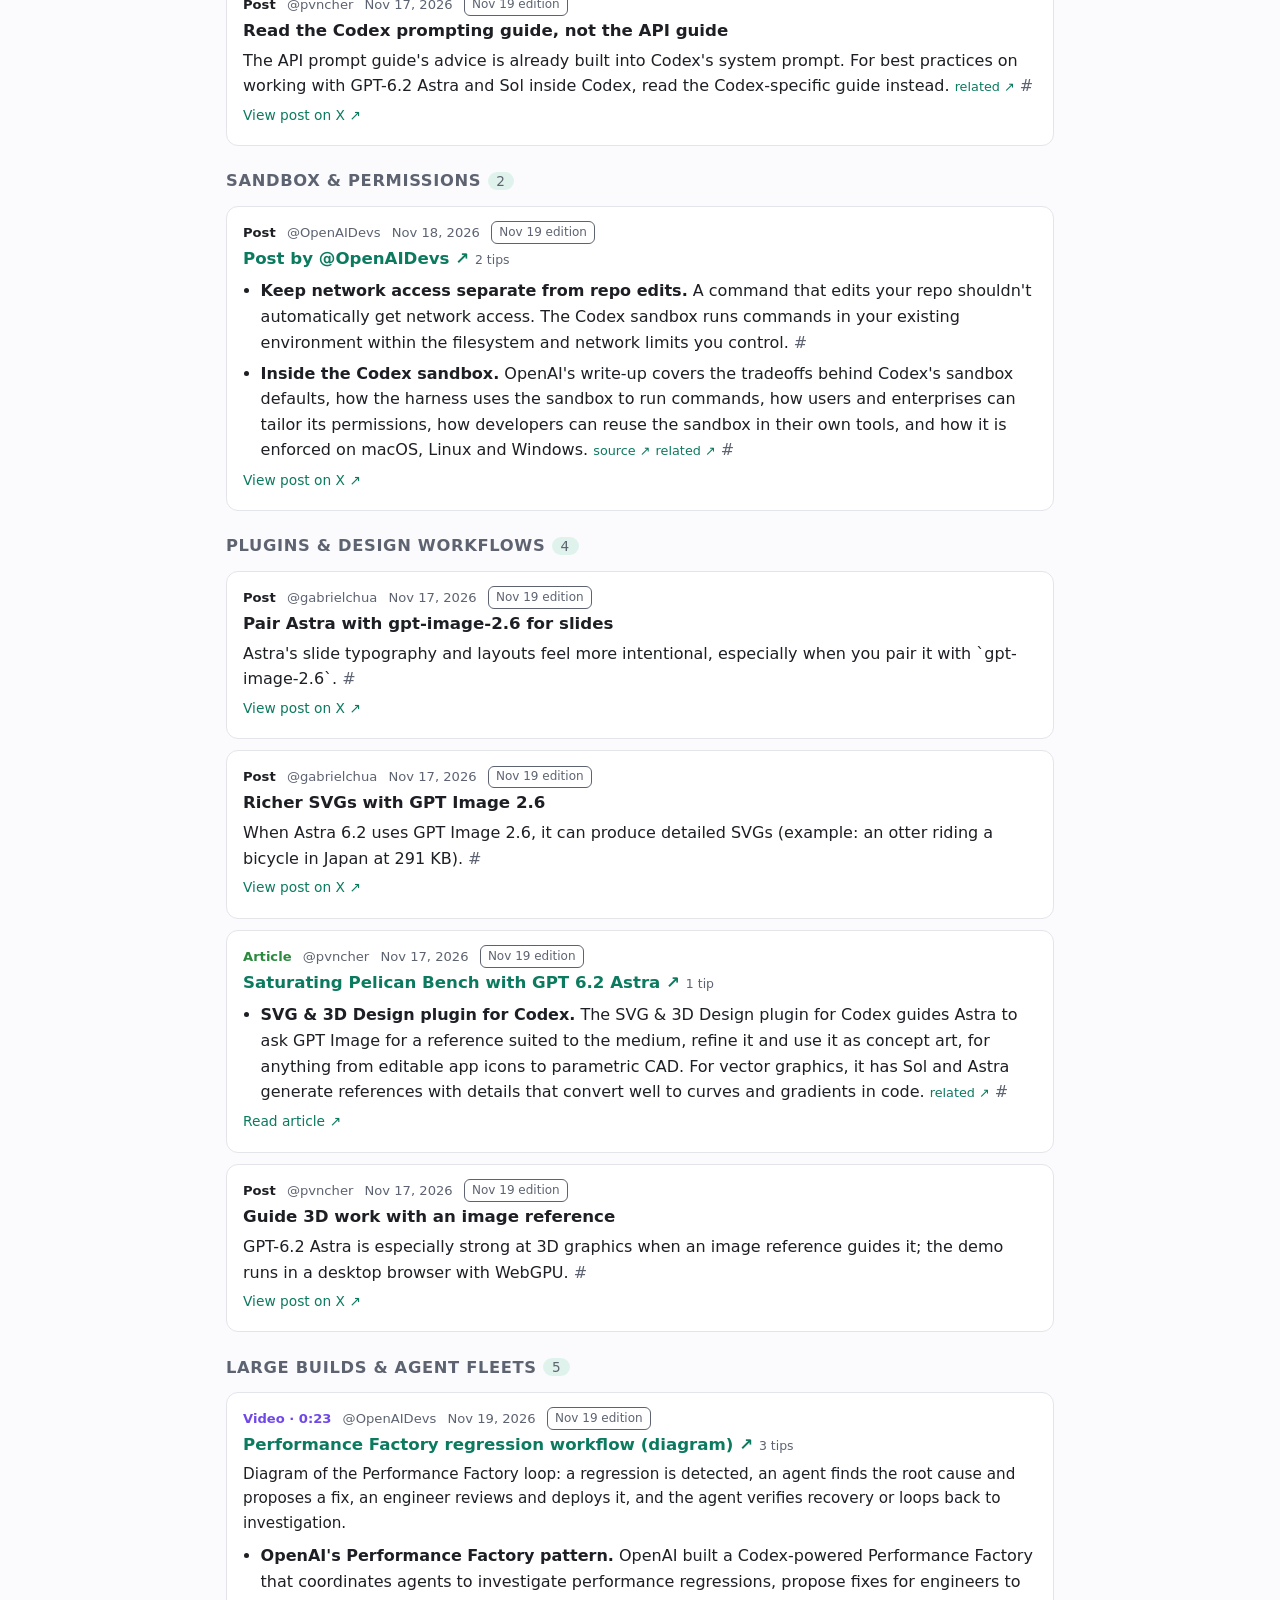
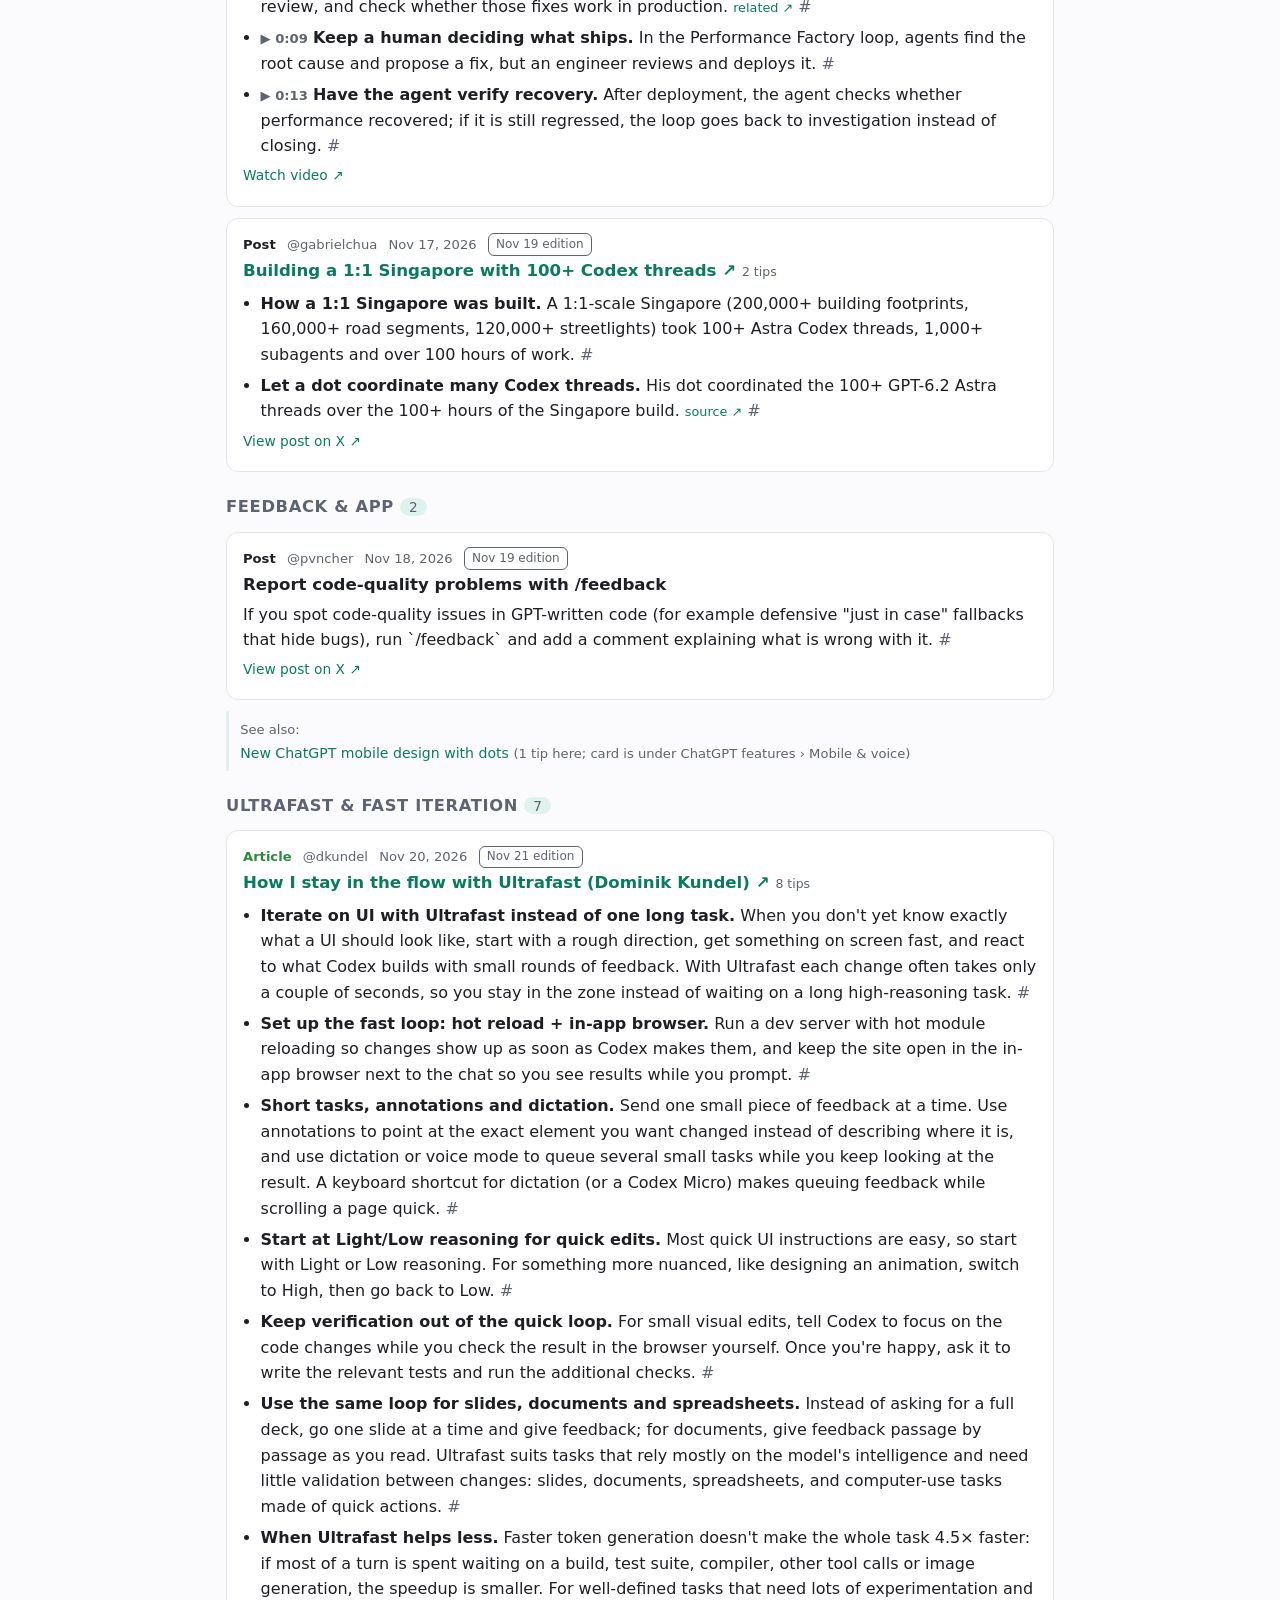
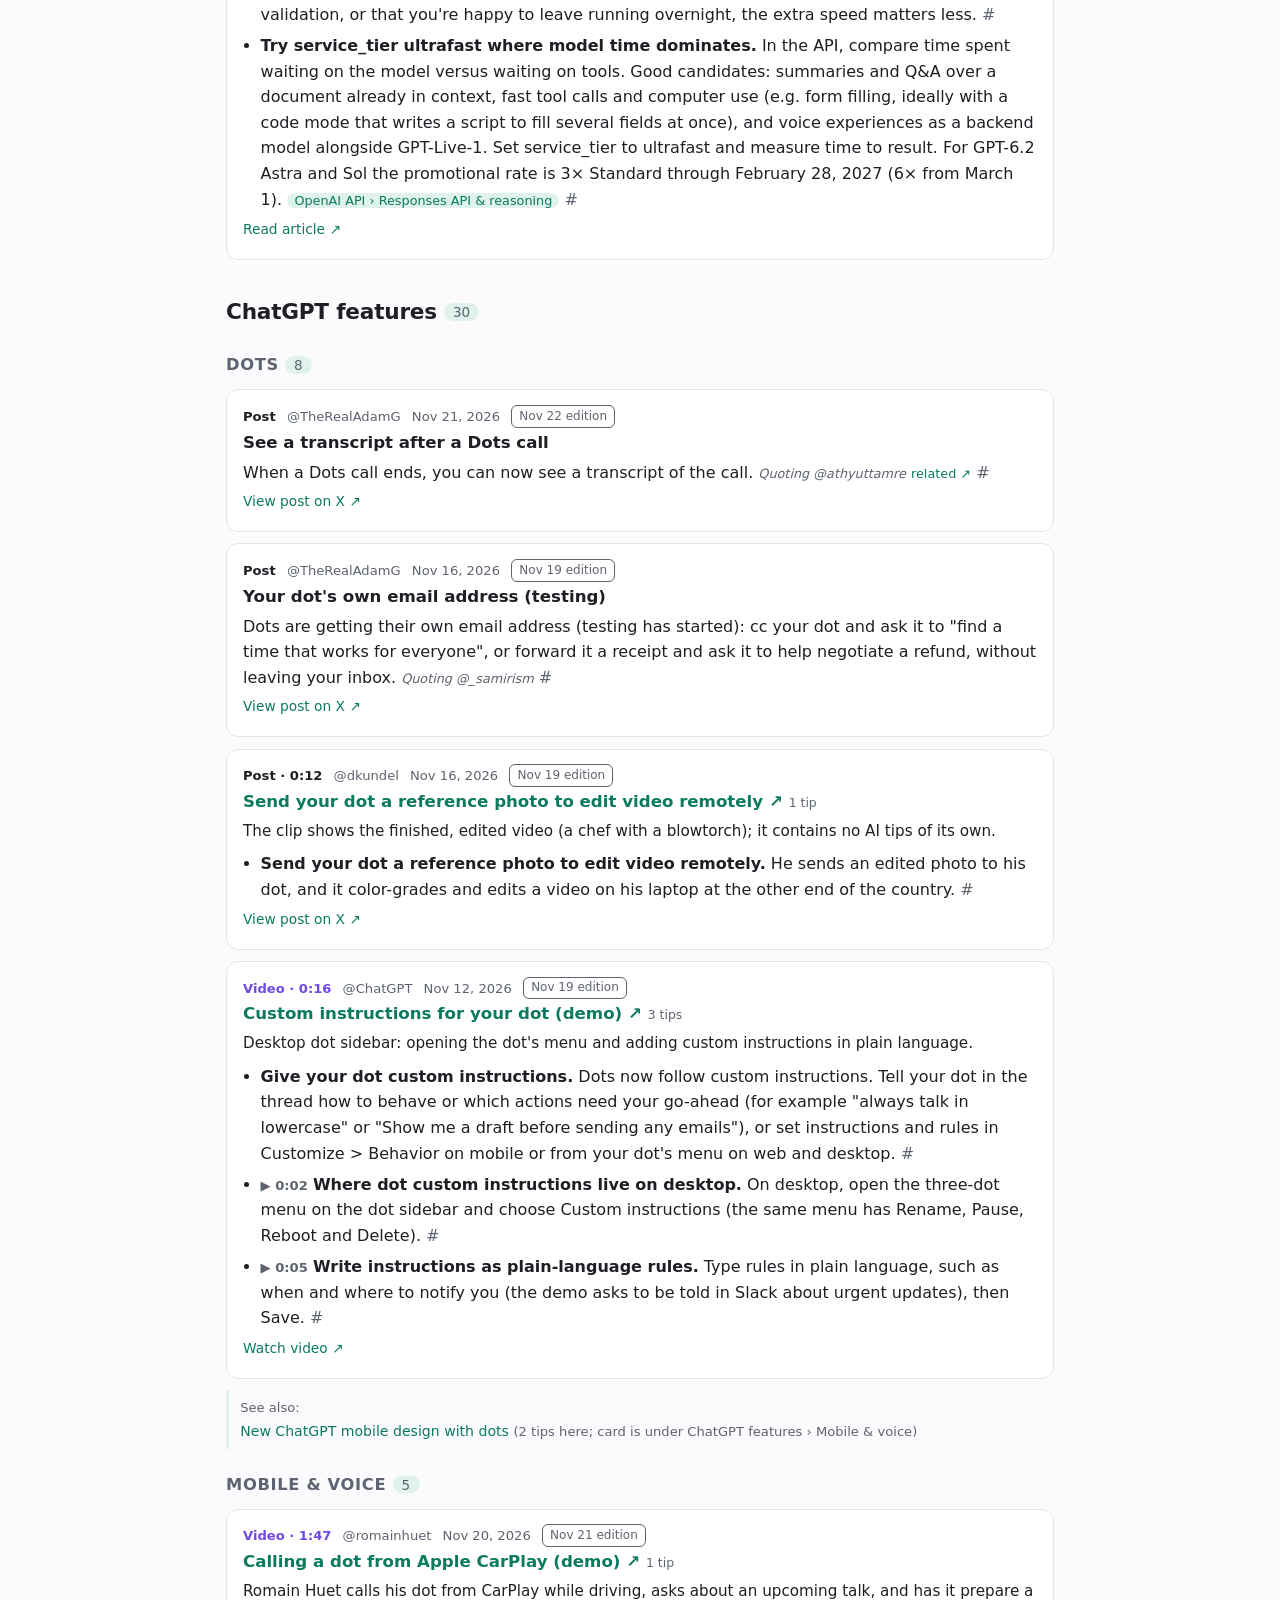
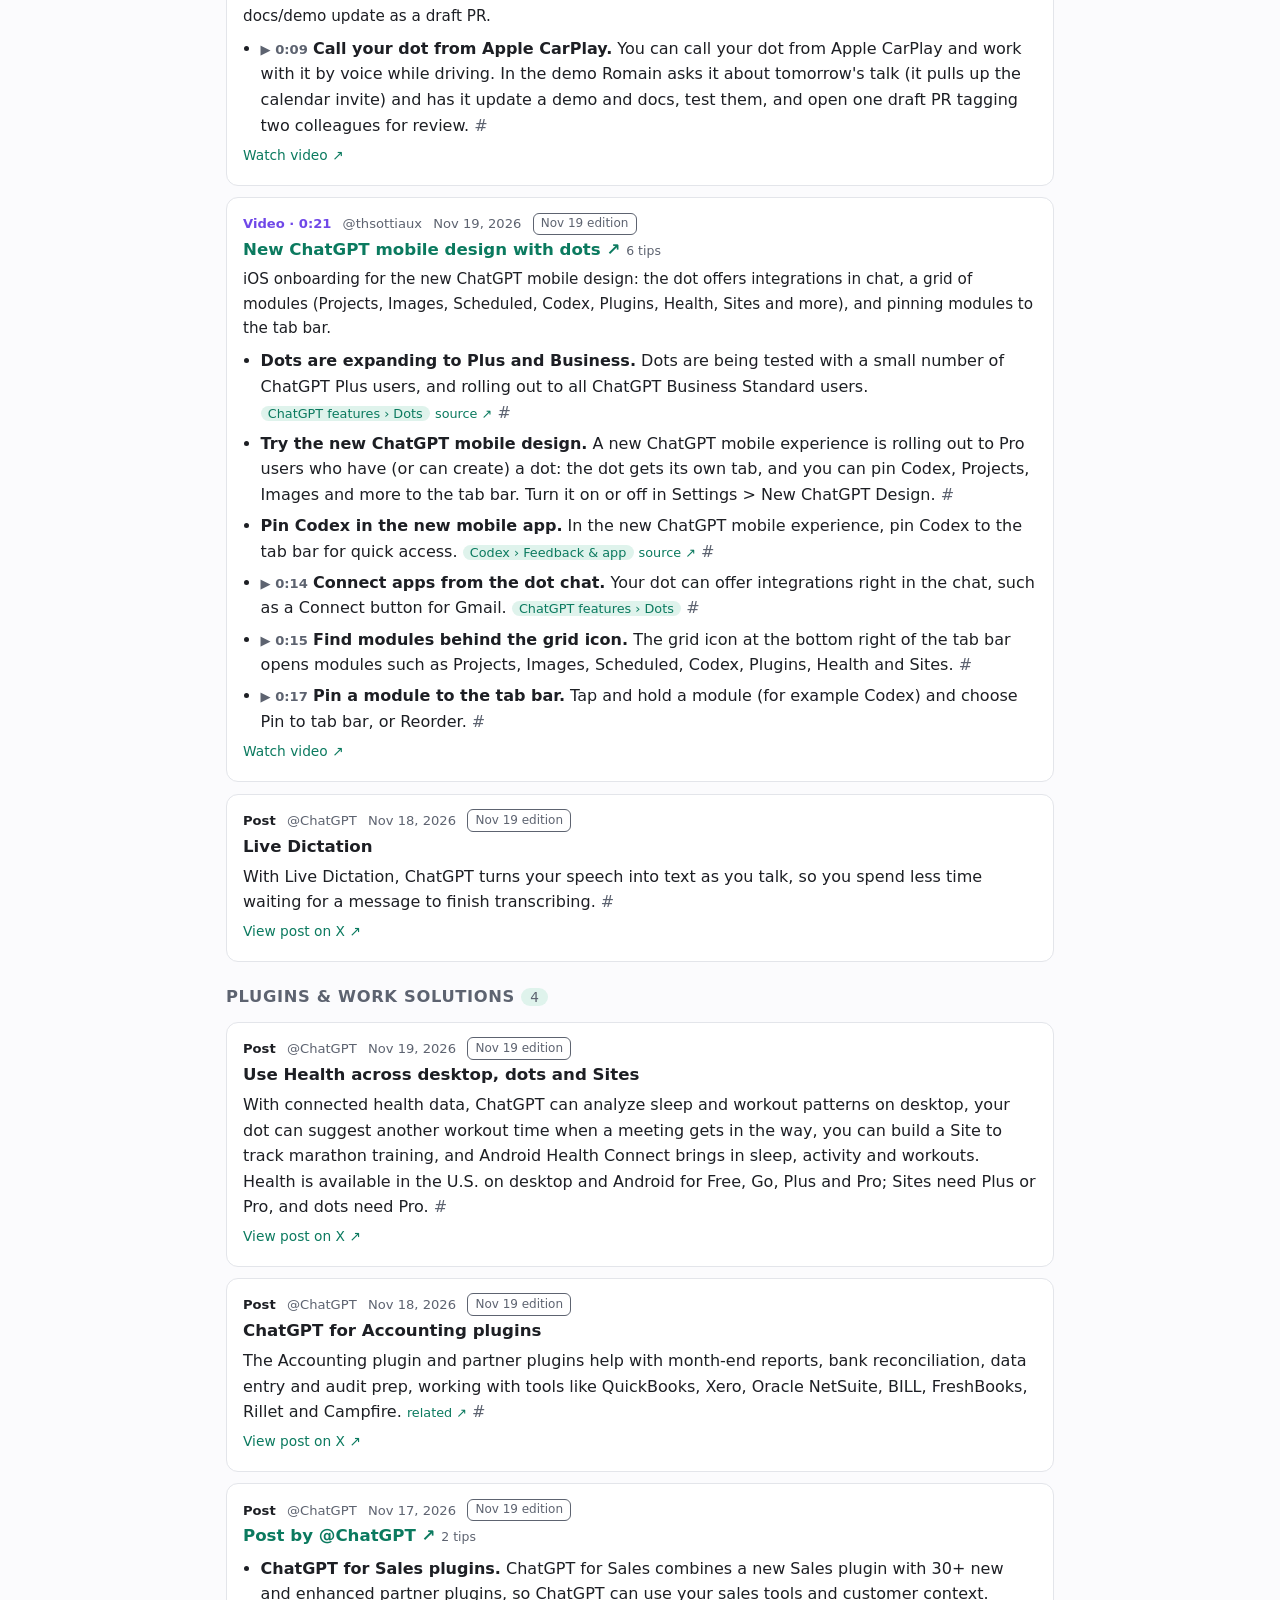
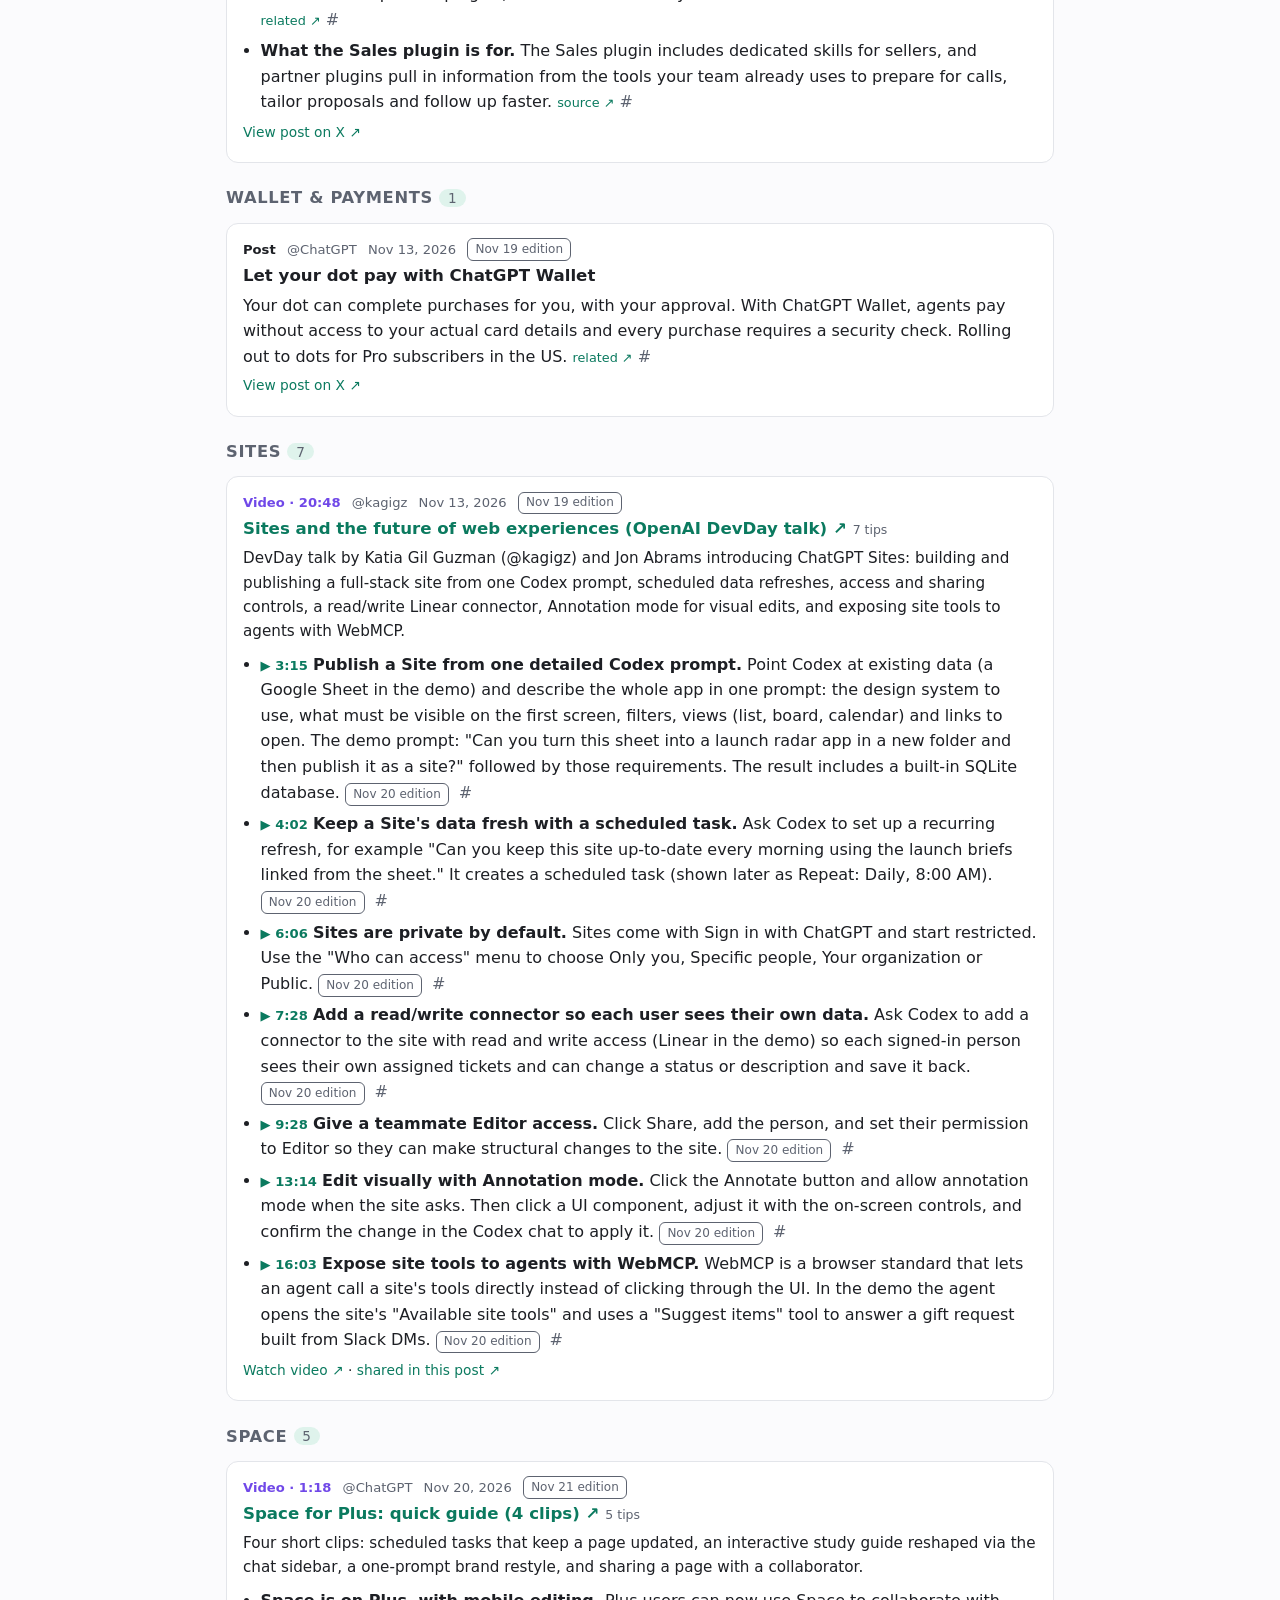
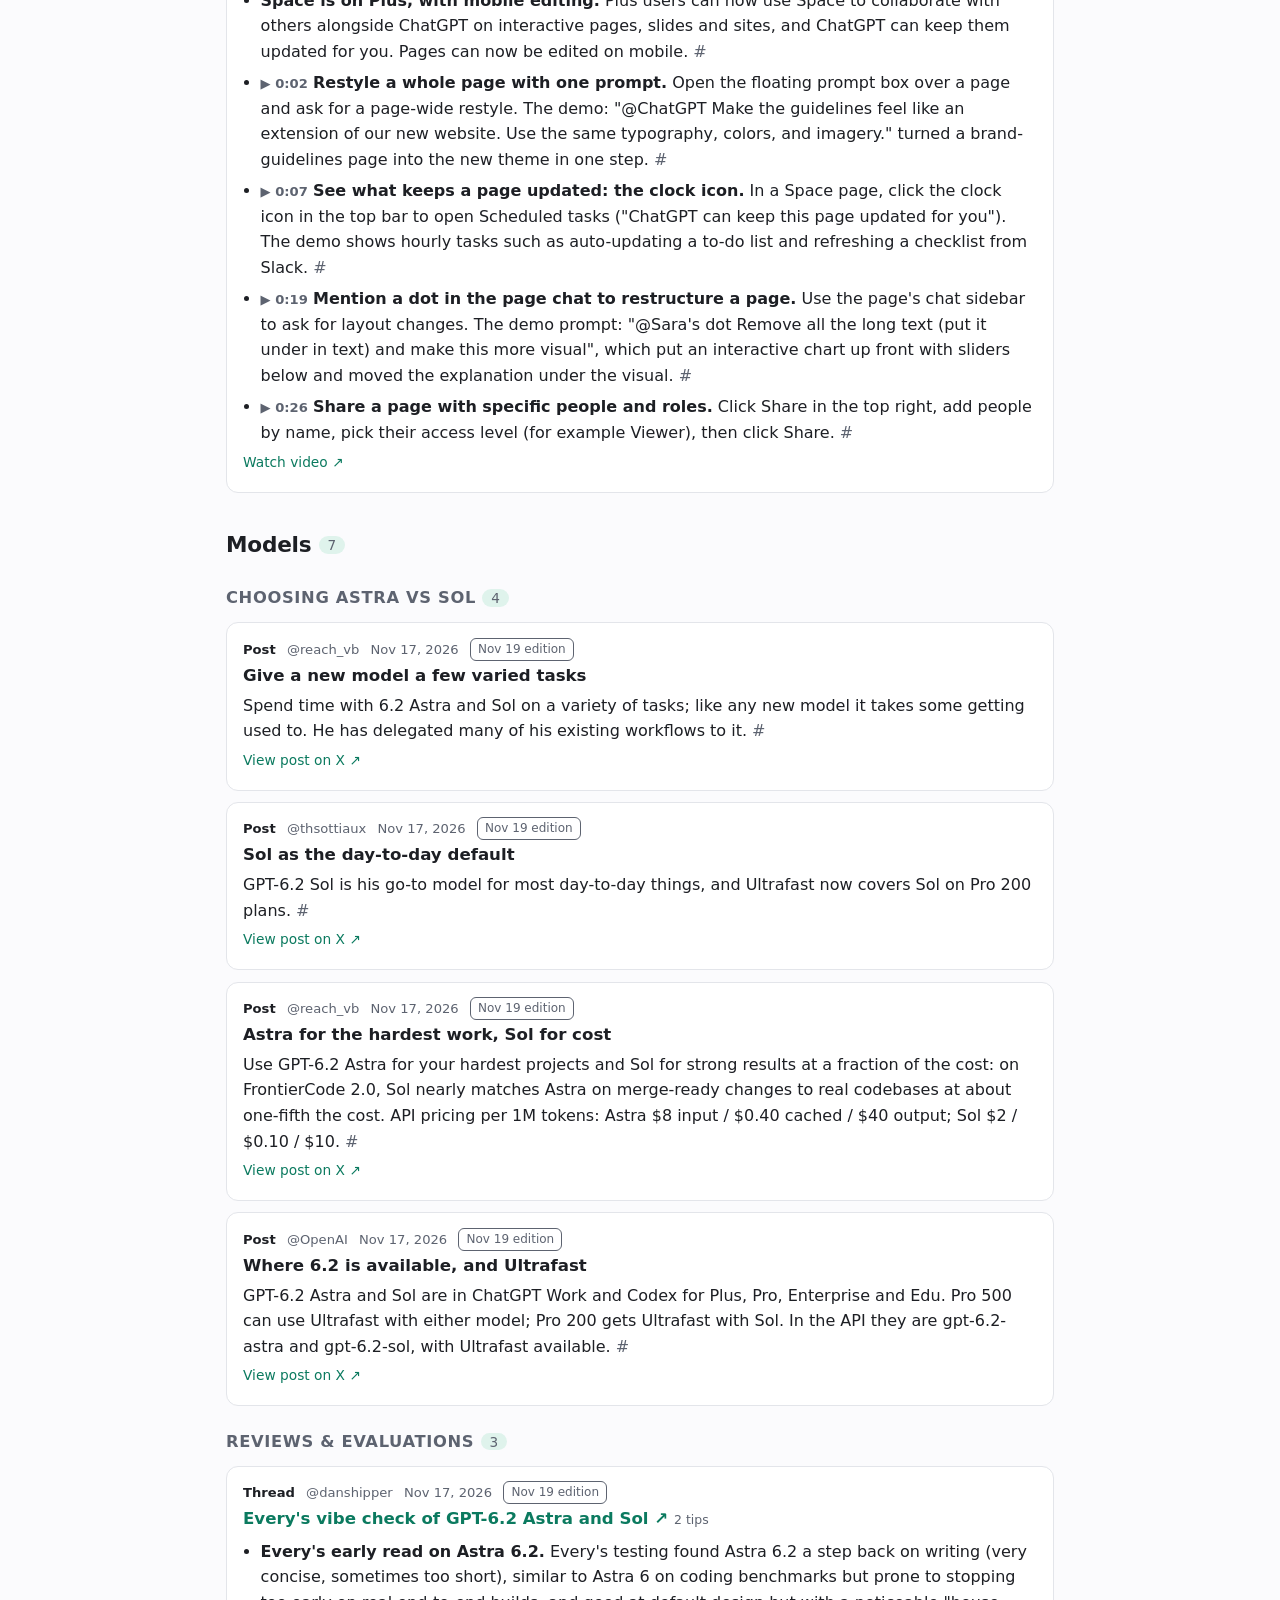
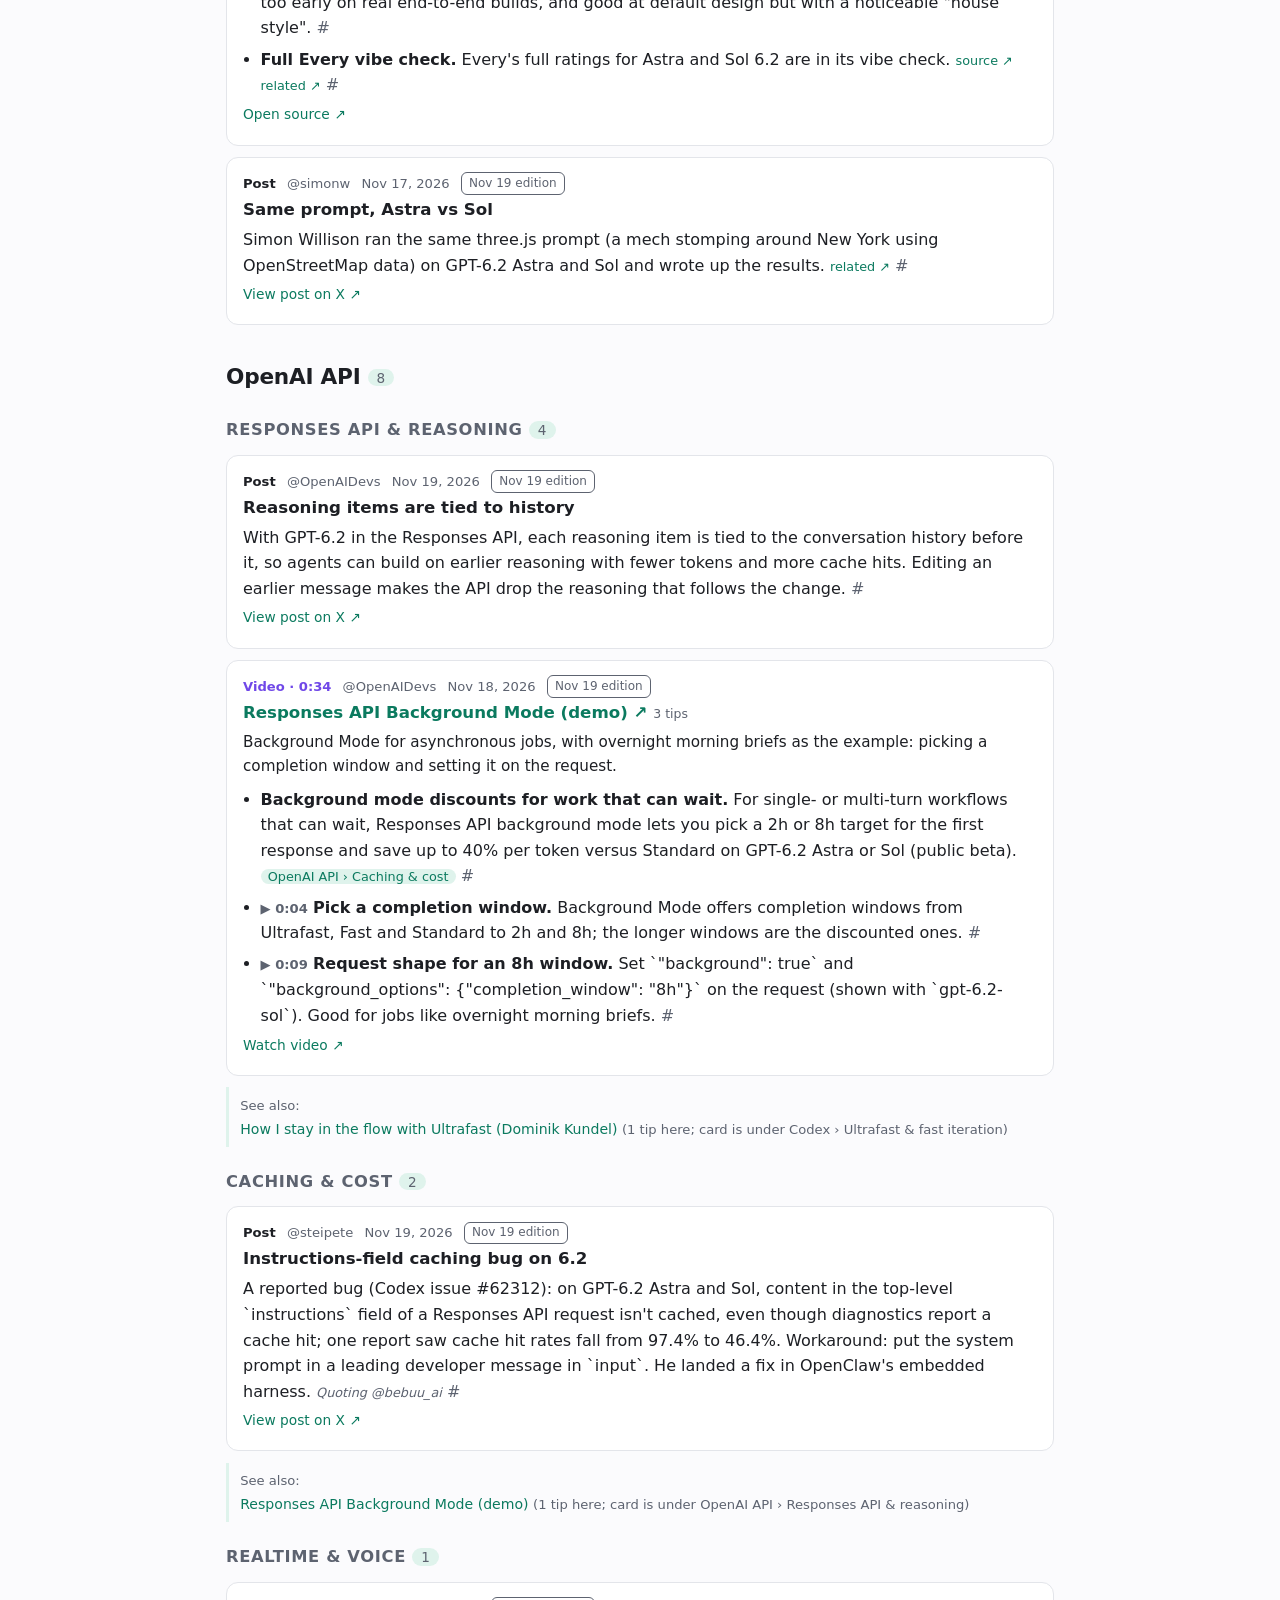
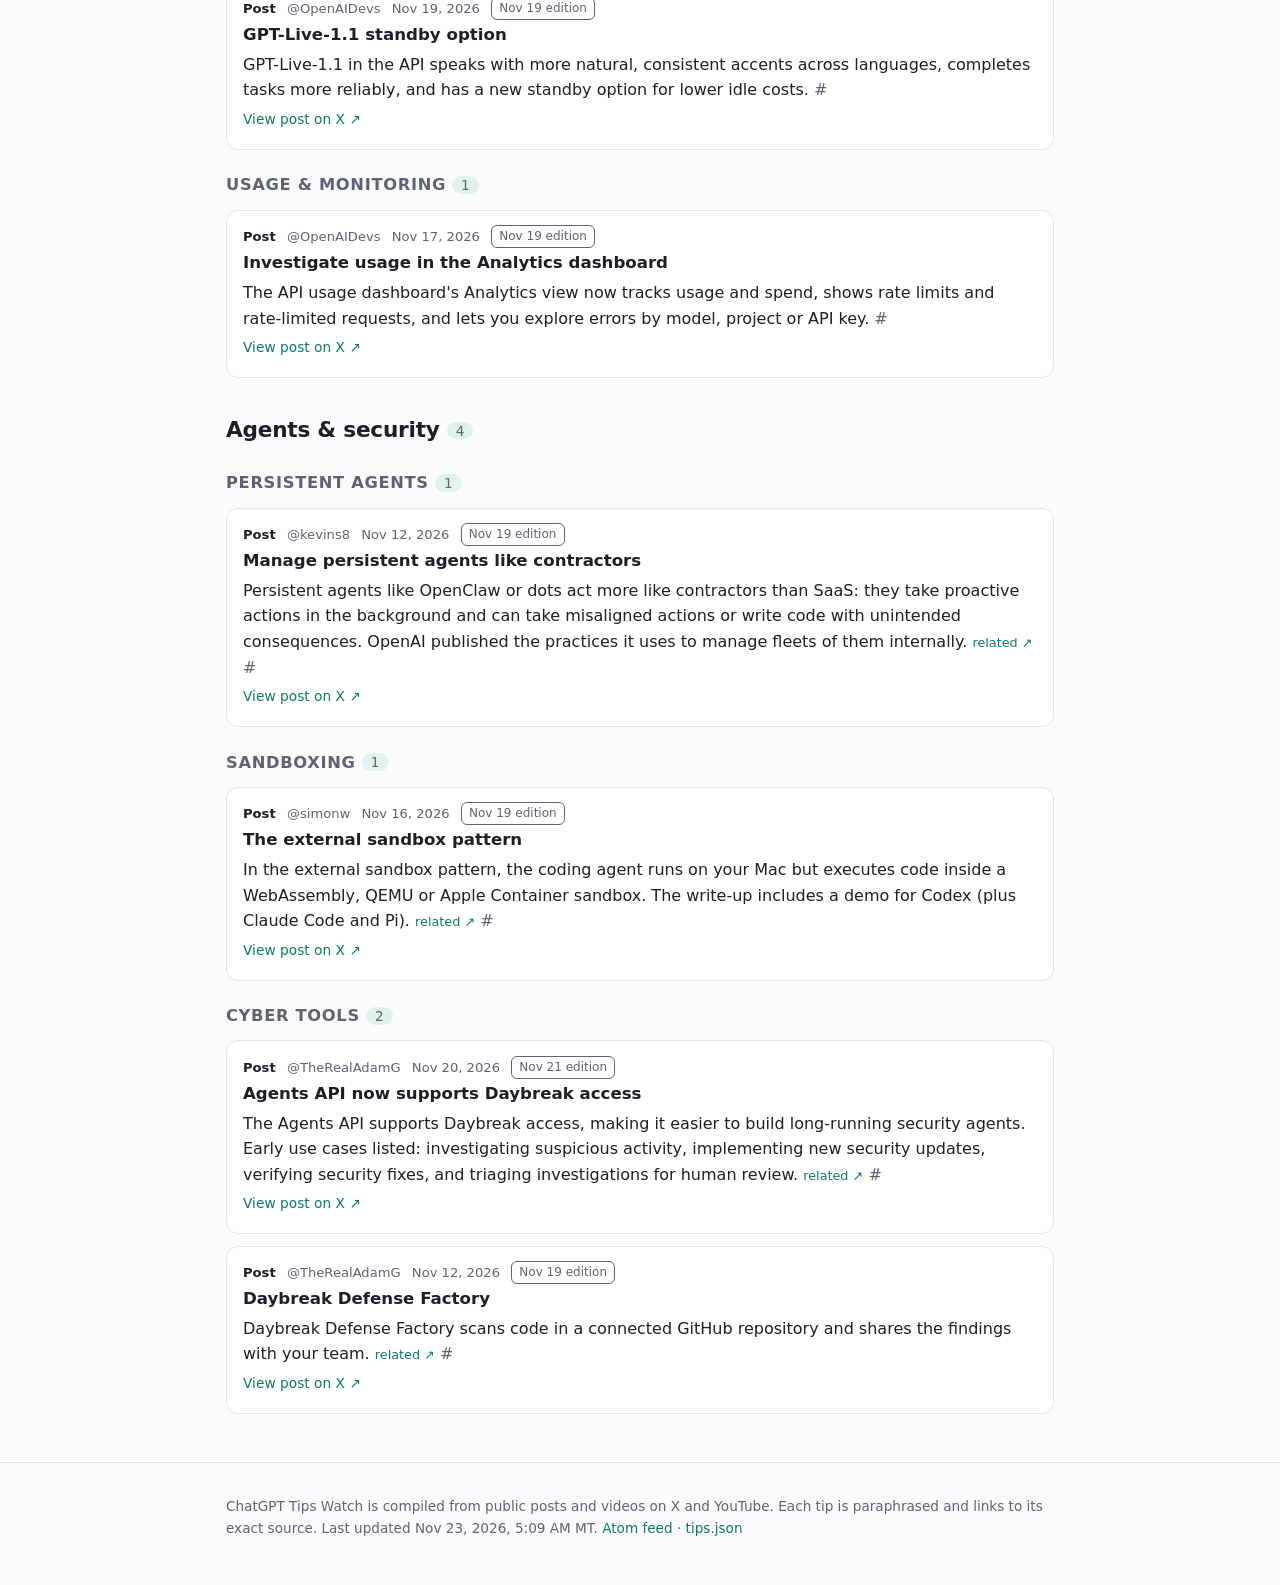
==== commit 8712b14c: "Daily update 2026-11-23" ====
--- a/index.html
+++ b/index.html
@@ -4,7 +4,7 @@
 <meta charset="utf-8">
 <meta name="viewport" content="width=device-width, initial-scale=1">
 <title>ChatGPT Tips Watch: Searchable reference of ChatGPT and Codex tips from 16 accounts on X</title>
-<meta name="description" content="71 tips from 39 sources across 5 topics on Codex, ChatGPT features, dots, OpenAI models and the OpenAI API, each linked to its source.">
+<meta name="description" content="72 tips from 40 sources across 5 topics on Codex, ChatGPT features, dots, OpenAI models and the OpenAI API, each linked to its source.">
 <link rel="canonical" href="https://cfmayer.github.io/chatgpt-tips-watch/">
 <meta name="color-scheme" content="light dark">
 <script>(function(){var d=document.documentElement,t=null;try{t=localStorage.getItem('theme')}catch(e){}if(t!=='light'&&t!=='dark'){t=window.matchMedia&&matchMedia('(prefers-color-scheme: dark)').matches?'dark':'light'}d.setAttribute('data-theme',t)})();</script>
@@ -13,7 +13,7 @@
 <link rel="stylesheet" href="assets/site.css?v=15bbc7c3">
 <meta property="og:site_name" content="ChatGPT Tips Watch">
 <meta property="og:title" content="ChatGPT Tips Watch: Searchable reference of ChatGPT and Codex tips from 16 accounts on X">
-<meta property="og:description" content="71 tips from 39 sources across 5 topics on Codex, ChatGPT features, dots, OpenAI models and the OpenAI API, each linked to its source.">
+<meta property="og:description" content="72 tips from 40 sources across 5 topics on Codex, ChatGPT features, dots, OpenAI models and the OpenAI API, each linked to its source.">
 <meta property="og:type" content="website">
 <meta property="og:url" content="https://cfmayer.github.io/chatgpt-tips-watch/">
 </head>
@@ -37,32 +37,38 @@
 <section class="hero">
   <h1>ChatGPT Tips Watch</h1>
   <p class="lede">Searchable reference of ChatGPT and Codex tips from 16 accounts on X. Tips are grouped by the post, article or video they come from, and every one links to its exact source. Updated daily.</p>
-  <p class="stats"><strong>71</strong> tips · <strong>39</strong> sources (7 videos) · <strong>5</strong> topics · updated Nov 22, 2026, 5:13 AM MT</p>
-</section>
-<section class="latest" id="latest" data-edition="2026-11-22">
+  <p class="stats"><strong>72</strong> tips · <strong>40</strong> sources (7 videos) · <strong>5</strong> topics · updated Nov 23, 2026, 5:09 AM MT</p>
+</section>
+<section class="latest" id="latest" data-edition="2026-11-23">
   <p class="kicker">Latest edition</p>
-  <h2>Nov 22, 2026 <span class="count">1 tips · 1 sources</span></h2>
-  <p class="hint">Everything first added on Nov 22, 2026. Older editions stay in the topics below and in the edition menu.</p>
-  <div class="latest-actions"><button type="button" class="btn" id="only-latest" data-edition="2026-11-22">Show only this edition</button></div>
-  <details class="edindex"><summary>What's in this edition, by topic</summary><div class="eitopic"><h3>ChatGPT features</h3><div class="eisub"><h4>Dots</h4><ul><li><a href="#x-2124152224892985371">See a transcript after a Dots call</a></li></ul></div></div></details>
+  <h2>Nov 23, 2026 <span class="count">1 tips · 1 sources</span></h2>
+  <p class="hint">Everything first added on Nov 23, 2026. Older editions stay in the topics below and in the edition menu.</p>
+  <div class="latest-actions"><button type="button" class="btn" id="only-latest" data-edition="2026-11-23">Show only this edition</button></div>
+  <details class="edindex"><summary>What's in this edition, by topic</summary><div class="eitopic"><h3>Codex</h3><div class="eisub"><h4>Prompting &amp; reasoning effort</h4><ul><li><a href="#x-2124488871887134835">Run GPT-6.2 models in Codex, or borrow its system prompt</a></li></ul></div></div></details>
 </section>
 <div class="controls" role="search">
   <label class="sr" for="q">Search tips</label>
   <input id="q" type="search" placeholder="Search tips, e.g. lint, voice, meetings, routines" autocomplete="off">
   <div class="selects">
-    <label class="sr" for="edition">Edition</label><select id="edition"><option value="">All editions</option><option value="2026-11-22">Nov 22, 2026 (latest) · 1 tips</option><option value="2026-11-21">Nov 21, 2026 · 15 tips</option><option value="2026-11-20">Nov 20, 2026 · 7 tips</option><option value="2026-11-19">Nov 19, 2026 · 48 tips</option></select>
-    <label class="sr" for="subcat">Subcategory</label><select id="subcat"><option value="">All subcategories</option><optgroup label="Codex"><option value="Codex|Prompting &amp; reasoning effort">Prompting &amp; reasoning effort (2)</option><option value="Codex|Sandbox &amp; permissions">Sandbox &amp; permissions (2)</option><option value="Codex|Plugins &amp; design workflows">Plugins &amp; design workflows (4)</option><option value="Codex|Large builds &amp; agent fleets">Large builds &amp; agent fleets (5)</option><option value="Codex|Feedback &amp; app">Feedback &amp; app (2)</option><option value="Codex|Ultrafast &amp; fast iteration">Ultrafast &amp; fast iteration (7)</option></optgroup><optgroup label="ChatGPT features"><option value="ChatGPT features|Dots">Dots (8)</option><option value="ChatGPT features|Mobile &amp; voice">Mobile &amp; voice (5)</option><option value="ChatGPT features|Plugins &amp; work solutions">Plugins &amp; work solutions (4)</option><option value="ChatGPT features|Wallet &amp; payments">Wallet &amp; payments (1)</option><option value="ChatGPT features|Sites">Sites (7)</option><option value="ChatGPT features|Space">Space (5)</option></optgroup><optgroup label="Models"><option value="Models|Choosing Astra vs Sol">Choosing Astra vs Sol (4)</option><option value="Models|Reviews &amp; evaluations">Reviews &amp; evaluations (3)</option></optgroup><optgroup label="OpenAI API"><option value="OpenAI API|Responses API &amp; reasoning">Responses API &amp; reasoning (4)</option><option value="OpenAI API|Caching &amp; cost">Caching &amp; cost (2)</option><option value="OpenAI API|Realtime &amp; voice">Realtime &amp; voice (1)</option><option value="OpenAI API|Usage &amp; monitoring">Usage &amp; monitoring (1)</option></optgroup><optgroup label="Agents &amp; security"><option value="Agents &amp; security|Persistent agents">Persistent agents (1)</option><option value="Agents &amp; security|Sandboxing">Sandboxing (1)</option><option value="Agents &amp; security|Cyber tools">Cyber tools (2)</option></optgroup></select>
+    <label class="sr" for="edition">Edition</label><select id="edition"><option value="">All editions</option><option value="2026-11-23">Nov 23, 2026 (latest) · 1 tips</option><option value="2026-11-22">Nov 22, 2026 · 1 tips</option><option value="2026-11-21">Nov 21, 2026 · 15 tips</option><option value="2026-11-20">Nov 20, 2026 · 7 tips</option><option value="2026-11-19">Nov 19, 2026 · 48 tips</option></select>
+    <label class="sr" for="subcat">Subcategory</label><select id="subcat"><option value="">All subcategories</option><optgroup label="Codex"><option value="Codex|Prompting &amp; reasoning effort">Prompting &amp; reasoning effort (3)</option><option value="Codex|Sandbox &amp; permissions">Sandbox &amp; permissions (2)</option><option value="Codex|Plugins &amp; design workflows">Plugins &amp; design workflows (4)</option><option value="Codex|Large builds &amp; agent fleets">Large builds &amp; agent fleets (5)</option><option value="Codex|Feedback &amp; app">Feedback &amp; app (2)</option><option value="Codex|Ultrafast &amp; fast iteration">Ultrafast &amp; fast iteration (7)</option></optgroup><optgroup label="ChatGPT features"><option value="ChatGPT features|Dots">Dots (8)</option><option value="ChatGPT features|Mobile &amp; voice">Mobile &amp; voice (5)</option><option value="ChatGPT features|Plugins &amp; work solutions">Plugins &amp; work solutions (4)</option><option value="ChatGPT features|Wallet &amp; payments">Wallet &amp; payments (1)</option><option value="ChatGPT features|Sites">Sites (7)</option><option value="ChatGPT features|Space">Space (5)</option></optgroup><optgroup label="Models"><option value="Models|Choosing Astra vs Sol">Choosing Astra vs Sol (4)</option><option value="Models|Reviews &amp; evaluations">Reviews &amp; evaluations (3)</option></optgroup><optgroup label="OpenAI API"><option value="OpenAI API|Responses API &amp; reasoning">Responses API &amp; reasoning (4)</option><option value="OpenAI API|Caching &amp; cost">Caching &amp; cost (2)</option><option value="OpenAI API|Realtime &amp; voice">Realtime &amp; voice (1)</option><option value="OpenAI API|Usage &amp; monitoring">Usage &amp; monitoring (1)</option></optgroup><optgroup label="Agents &amp; security"><option value="Agents &amp; security|Persistent agents">Persistent agents (1)</option><option value="Agents &amp; security|Sandboxing">Sandboxing (1)</option><option value="Agents &amp; security|Cyber tools">Cyber tools (2)</option></optgroup></select>
     <label class="sr" for="author">Author</label><select id="author"><option value="">All authors</option><option value="ChatGPT">@ChatGPT</option><option value="danshipper">@danshipper</option><option value="dkundel">@dkundel</option><option value="gabrielchua">@gabrielchua</option><option value="kagigz">@kagigz</option><option value="kevins8">@kevins8</option><option value="OpenAI">@OpenAI</option><option value="OpenAIDevs">@OpenAIDevs</option><option value="pvncher">@pvncher</option><option value="reach_vb">@reach_vb</option><option value="romainhuet">@romainhuet</option><option value="simonw">@simonw</option><option value="steipete">@steipete</option><option value="TheRealAdamG">@TheRealAdamG</option><option value="thsottiaux">@thsottiaux</option></select>
-    <label class="sr" for="type">Source type</label><select id="type"><option value="">All source types</option><option value="post">Posts (29)</option><option value="article">Articles (2)</option><option value="video">Videos (7)</option><option value="thread">Threads (1)</option></select>
+    <label class="sr" for="type">Source type</label><select id="type"><option value="">All source types</option><option value="post">Posts (30)</option><option value="article">Articles (2)</option><option value="video">Videos (7)</option><option value="thread">Threads (1)</option></select>
   </div>
-  <div class="chips" aria-label="Filter by topic"><button type="button" class="chip" data-topic="Codex" aria-pressed="false">Codex <span>22</span></button><button type="button" class="chip" data-topic="ChatGPT features" aria-pressed="false">ChatGPT features <span>30</span></button><button type="button" class="chip" data-topic="Models" aria-pressed="false">Models <span>7</span></button><button type="button" class="chip" data-topic="OpenAI API" aria-pressed="false">OpenAI API <span>8</span></button><button type="button" class="chip" data-topic="Agents &amp; security" aria-pressed="false">Agents &amp; security <span>4</span></button></div>
+  <div class="chips" aria-label="Filter by topic"><button type="button" class="chip" data-topic="Codex" aria-pressed="false">Codex <span>23</span></button><button type="button" class="chip" data-topic="ChatGPT features" aria-pressed="false">ChatGPT features <span>30</span></button><button type="button" class="chip" data-topic="Models" aria-pressed="false">Models <span>7</span></button><button type="button" class="chip" data-topic="OpenAI API" aria-pressed="false">OpenAI API <span>8</span></button><button type="button" class="chip" data-topic="Agents &amp; security" aria-pressed="false">Agents &amp; security <span>4</span></button></div>
   <p id="status" class="status" aria-live="polite"></p>
 </div>
-<nav class="toc" id="topics" aria-label="Topics"><h2>Topics</h2><ul class="tocl"><li><a class="tt" href="#t-codex">Codex</a> <span>22</span><ul><li><a href="#sc-codex-prompting-reasoning-effort">Prompting &amp; reasoning effort</a> <span>2</span></li><li><a href="#sc-codex-sandbox-permissions">Sandbox &amp; permissions</a> <span>2</span></li><li><a href="#sc-codex-plugins-design-workflows">Plugins &amp; design workflows</a> <span>4</span></li><li><a href="#sc-codex-large-builds-agent-fleets">Large builds &amp; agent fleets</a> <span>5</span></li><li><a href="#sc-codex-feedback-app">Feedback &amp; app</a> <span>2</span></li><li><a href="#sc-codex-ultrafast-fast-iteration">Ultrafast &amp; fast iteration</a> <span>7</span></li></ul></li><li><a class="tt" href="#t-chatgpt-features">ChatGPT features</a> <span>30</span><ul><li><a href="#sc-chatgpt-features-dots">Dots</a> <span>8</span></li><li><a href="#sc-chatgpt-features-mobile-voice">Mobile &amp; voice</a> <span>5</span></li><li><a href="#sc-chatgpt-features-plugins-work-solutions">Plugins &amp; work solutions</a> <span>4</span></li><li><a href="#sc-chatgpt-features-wallet-payments">Wallet &amp; payments</a> <span>1</span></li><li><a href="#sc-chatgpt-features-sites">Sites</a> <span>7</span></li><li><a href="#sc-chatgpt-features-space">Space</a> <span>5</span></li></ul></li><li><a class="tt" href="#t-models">Models</a> <span>7</span><ul><li><a href="#sc-models-choosing-astra-vs-sol">Choosing Astra vs Sol</a> <span>4</span></li><li><a href="#sc-models-reviews-evaluations">Reviews &amp; evaluations</a> <span>3</span></li></ul></li><li><a class="tt" href="#t-openai-api">OpenAI API</a> <span>8</span><ul><li><a href="#sc-openai-api-responses-api-reasoning">Responses API &amp; reasoning</a> <span>4</span></li><li><a href="#sc-openai-api-caching-cost">Caching &amp; cost</a> <span>2</span></li><li><a href="#sc-openai-api-realtime-voice">Realtime &amp; voice</a> <span>1</span></li><li><a href="#sc-openai-api-usage-monitoring">Usage &amp; monitoring</a> <span>1</span></li></ul></li><li><a class="tt" href="#t-agents-security">Agents &amp; security</a> <span>4</span><ul><li><a href="#sc-agents-security-persistent-agents">Persistent agents</a> <span>1</span></li><li><a href="#sc-agents-security-sandboxing">Sandboxing</a> <span>1</span></li><li><a href="#sc-agents-security-cyber-tools">Cyber tools</a> <span>2</span></li></ul></li></ul>
+<nav class="toc" id="topics" aria-label="Topics"><h2>Topics</h2><ul class="tocl"><li><a class="tt" href="#t-codex">Codex</a> <span>23</span><ul><li><a href="#sc-codex-prompting-reasoning-effort">Prompting &amp; reasoning effort</a> <span>3</span></li><li><a href="#sc-codex-sandbox-permissions">Sandbox &amp; permissions</a> <span>2</span></li><li><a href="#sc-codex-plugins-design-workflows">Plugins &amp; design workflows</a> <span>4</span></li><li><a href="#sc-codex-large-builds-agent-fleets">Large builds &amp; agent fleets</a> <span>5</span></li><li><a href="#sc-codex-feedback-app">Feedback &amp; app</a> <span>2</span></li><li><a href="#sc-codex-ultrafast-fast-iteration">Ultrafast &amp; fast iteration</a> <span>7</span></li></ul></li><li><a class="tt" href="#t-chatgpt-features">ChatGPT features</a> <span>30</span><ul><li><a href="#sc-chatgpt-features-dots">Dots</a> <span>8</span></li><li><a href="#sc-chatgpt-features-mobile-voice">Mobile &amp; voice</a> <span>5</span></li><li><a href="#sc-chatgpt-features-plugins-work-solutions">Plugins &amp; work solutions</a> <span>4</span></li><li><a href="#sc-chatgpt-features-wallet-payments">Wallet &amp; payments</a> <span>1</span></li><li><a href="#sc-chatgpt-features-sites">Sites</a> <span>7</span></li><li><a href="#sc-chatgpt-features-space">Space</a> <span>5</span></li></ul></li><li><a class="tt" href="#t-models">Models</a> <span>7</span><ul><li><a href="#sc-models-choosing-astra-vs-sol">Choosing Astra vs Sol</a> <span>4</span></li><li><a href="#sc-models-reviews-evaluations">Reviews &amp; evaluations</a> <span>3</span></li></ul></li><li><a class="tt" href="#t-openai-api">OpenAI API</a> <span>8</span><ul><li><a href="#sc-openai-api-responses-api-reasoning">Responses API &amp; reasoning</a> <span>4</span></li><li><a href="#sc-openai-api-caching-cost">Caching &amp; cost</a> <span>2</span></li><li><a href="#sc-openai-api-realtime-voice">Realtime &amp; voice</a> <span>1</span></li><li><a href="#sc-openai-api-usage-monitoring">Usage &amp; monitoring</a> <span>1</span></li></ul></li><li><a class="tt" href="#t-agents-security">Agents &amp; security</a> <span>4</span><ul><li><a href="#sc-agents-security-persistent-agents">Persistent agents</a> <span>1</span></li><li><a href="#sc-agents-security-sandboxing">Sandboxing</a> <span>1</span></li><li><a href="#sc-agents-security-cyber-tools">Cyber tools</a> <span>2</span></li></ul></li></ul>
 <p class="hint">Counts are tips. <a href="?type=video#topics">Show only videos</a> (7).</p></nav>
 <div id="browse">
-<section class="topic" id="t-codex" data-topic="Codex"><h2>Codex <span class="count">22</span></h2>
-<section class="subcat" id="sc-codex-prompting-reasoning-effort" data-subcat="Codex|Prompting &amp; reasoning effort"><h3 class="sch">Prompting &amp; reasoning effort <span class="count">2</span></h3>
+<section class="topic" id="t-codex" data-topic="Codex"><h2>Codex <span class="count">23</span></h2>
+<section class="subcat" id="sc-codex-prompting-reasoning-effort" data-subcat="Codex|Prompting &amp; reasoning effort"><h3 class="sch">Prompting &amp; reasoning effort <span class="count">3</span></h3>
+<article id="s-x-2124488871887134835" class="card compact" data-type="post" data-author="pvncher" data-edition="2026-11-23" data-topic="Codex" data-subcat="Codex|Prompting &amp; reasoning effort" data-head="run gpt-6.2 models in codex, or borrow its system prompt pvncher  post codex prompting &amp; reasoning effort" data-n="1">
+<div class="meta"><span class="type post">Post</span> <span>@pvncher</span> <time datetime="2026-11-22">Nov 22, 2026</time> <span class="badge ed" title="Edition that first added this">Nov 23 edition</span></div>
+<h3>Run GPT-6.2 models in Codex, or borrow its system prompt</h3>
+<p class="t one" id="x-2124488871887134835" data-topic="Codex" data-subcat="Codex|Prompting &amp; reasoning effort" data-edition="2026-11-23" data-author="pvncher" data-search="run gpt-6.2 models in codex, or borrow its system prompt gpt-6.2 models are tougher to steer through the system prompt, and the codex team worked hard on that. for the best experience use them directly in codex; if you run them in another harness such as pi, take passages from the codex system prompt. pvncher codex prompting &amp; reasoning effort gpt-6.2 system prompt harness pi ">GPT-6.2 models are tougher to steer through the system prompt, and the Codex team worked hard on that. For the best experience use them directly in Codex; if you run them in another harness such as pi, take passages from the Codex system prompt. <a class="tsrc" href="https://x.com/pvncher/status/2124487842852131199" target="_blank" rel="noopener">related ↗</a> <a class="perma" href="#x-2124488871887134835" aria-label="Link to this tip">#</a></p>
+<p class="src"><a href="https://x.com/pvncher/status/2124488871887134835" target="_blank" rel="noopener">View post on X ↗</a></p>
+</article>
 <article id="s-x-2123041809605775381" class="card compact" data-type="post" data-author="pvncher" data-edition="2026-11-19" data-topic="Codex" data-subcat="Codex|Prompting &amp; reasoning effort" data-head="model stopping early? raise reasoning effort first pvncher  post codex prompting &amp; reasoning effort" data-n="1">
 <div class="meta"><span class="type post">Post</span> <span>@pvncher</span> <time datetime="2026-11-18">Nov 18, 2026</time> <span class="badge ed" title="Edition that first added this">Nov 19 edition</span></div>
 <h3>Model stopping early? Raise reasoning effort first</h3>
@@ -481,6 +487,6 @@
 </main>
 <script src="assets/app.js?v=5550fde6" defer></script>
 <footer class="foot"><div class="wrap">
-<p>ChatGPT Tips Watch is compiled from public posts and videos on X and YouTube. Each tip is paraphrased and links to its exact source. Last updated Nov 22, 2026, 5:13 AM MT. <a href="https://cfmayer.github.io/chatgpt-tips-watch/feed.xml">Atom feed</a> · <a href="data/tips.json">tips.json</a></p>
+<p>ChatGPT Tips Watch is compiled from public posts and videos on X and YouTube. Each tip is paraphrased and links to its exact source. Last updated Nov 23, 2026, 5:09 AM MT. <a href="https://cfmayer.github.io/chatgpt-tips-watch/feed.xml">Atom feed</a> · <a href="data/tips.json">tips.json</a></p>
 </div></footer>
 </body></html>
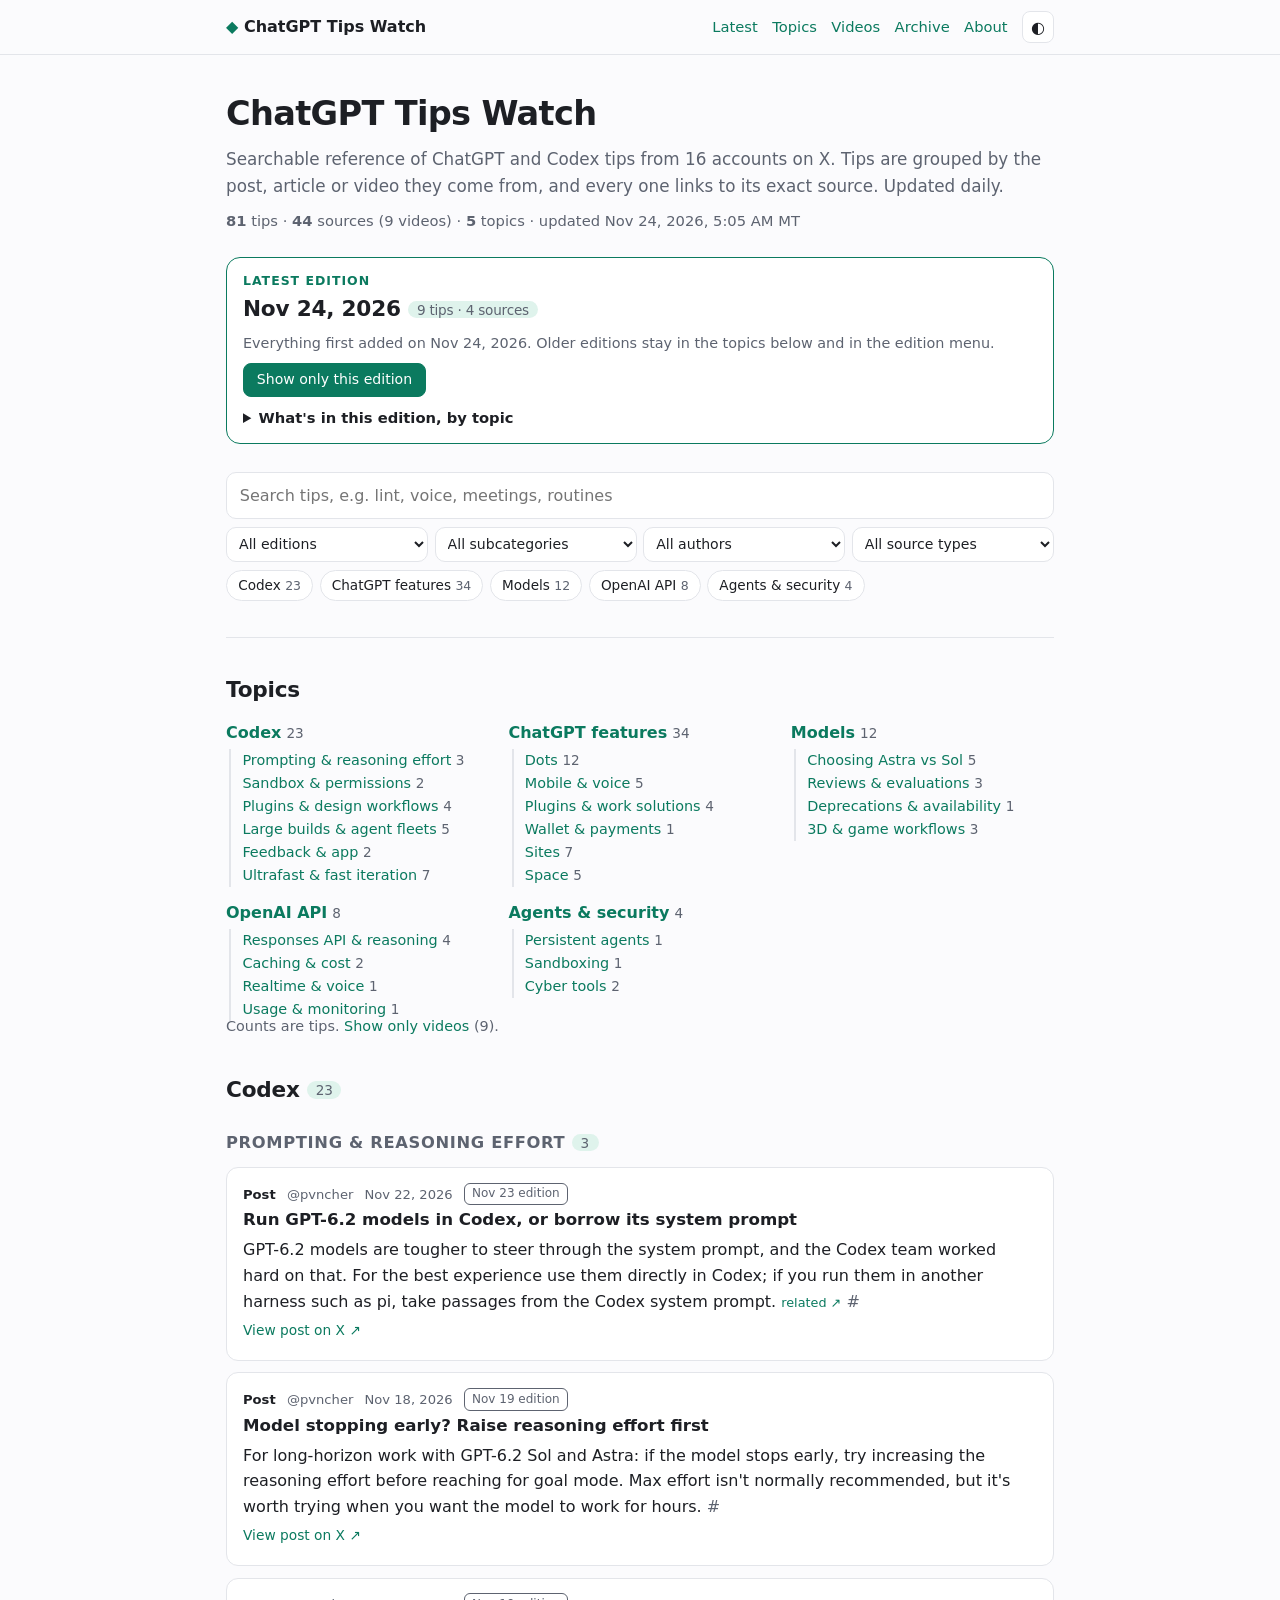
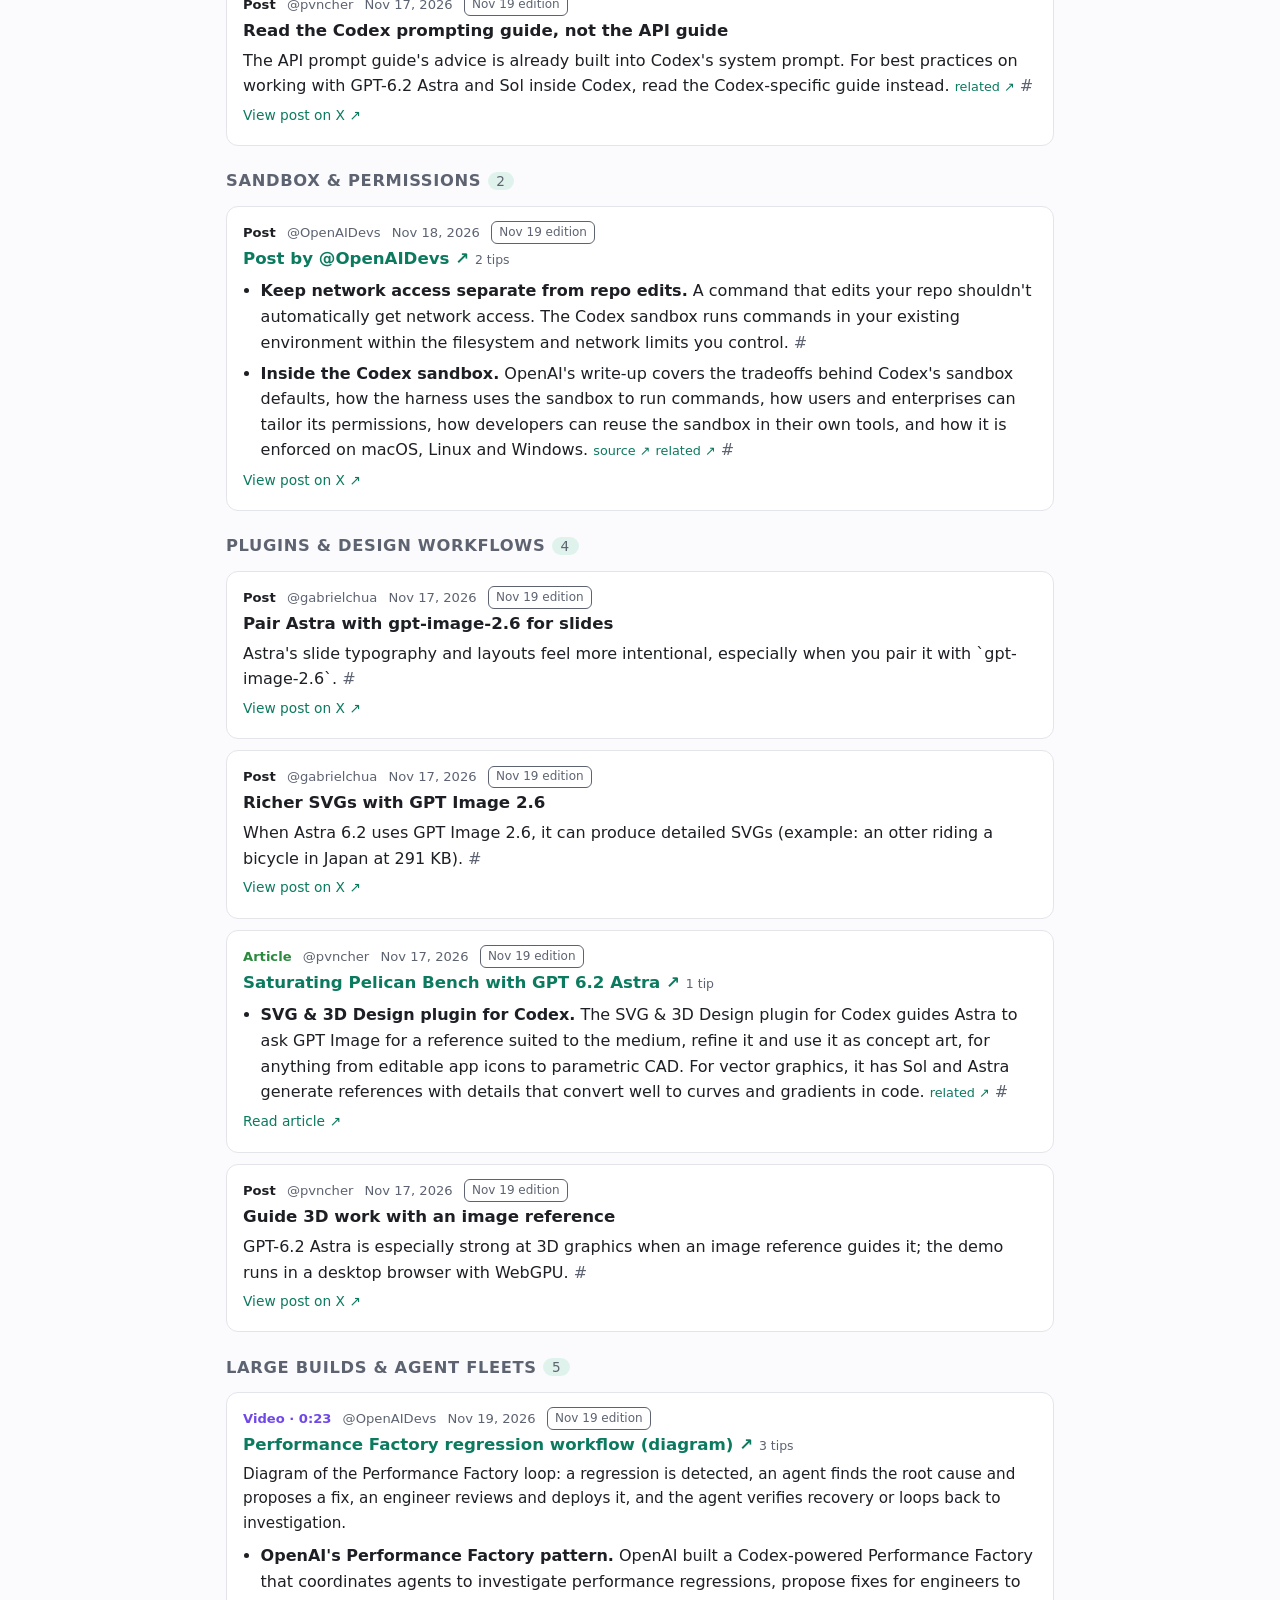
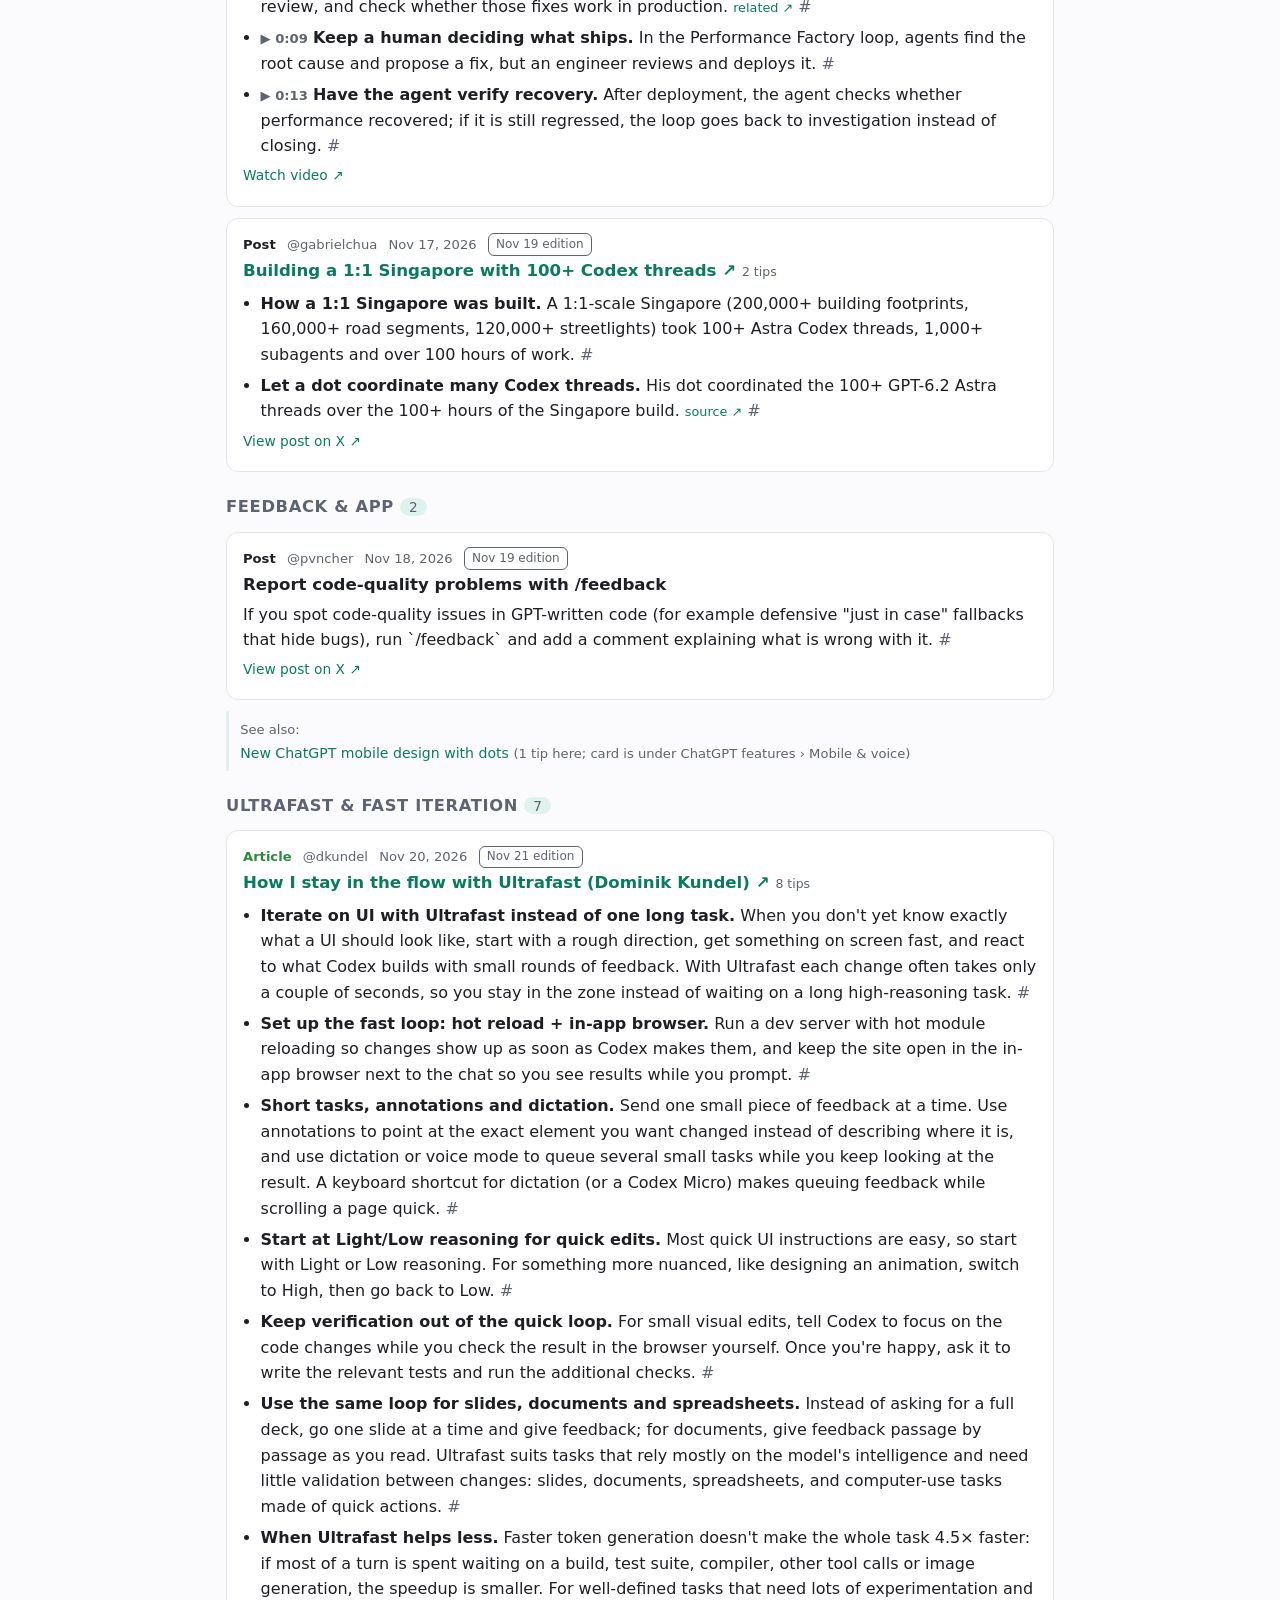
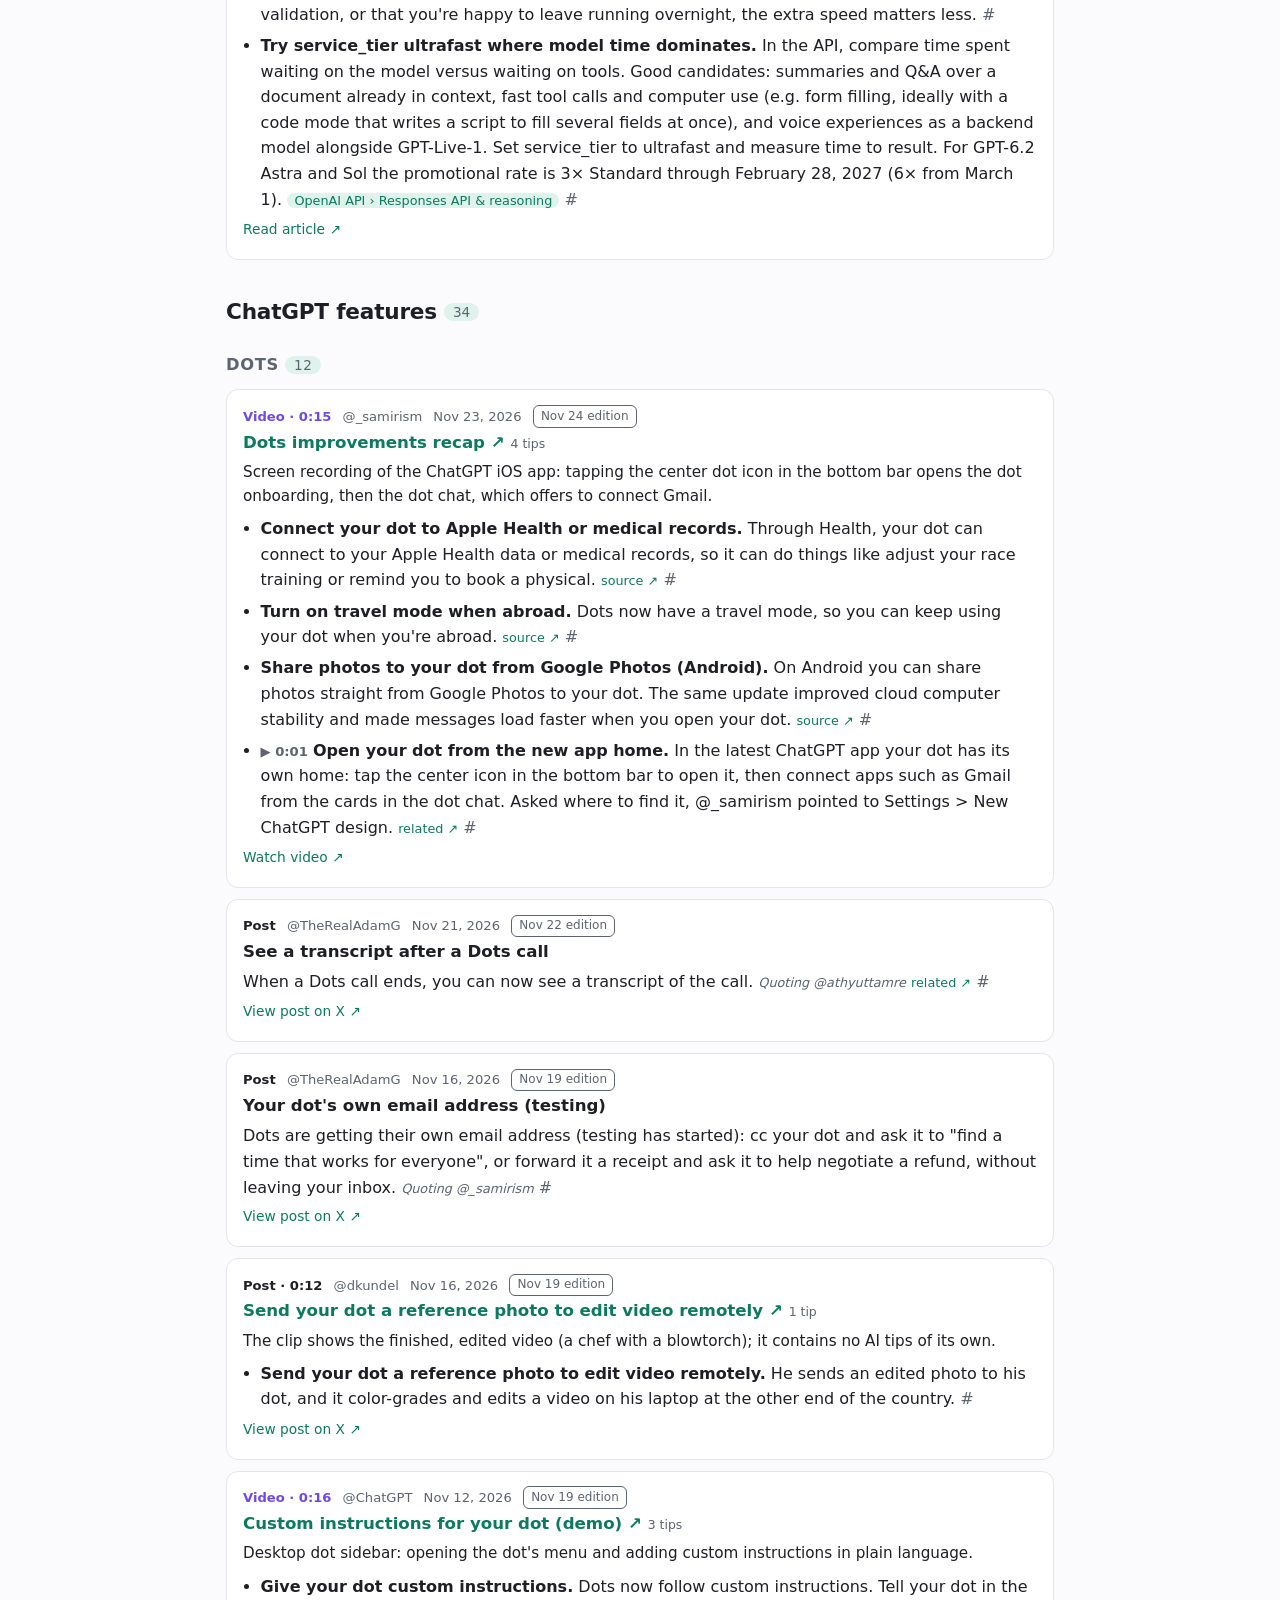
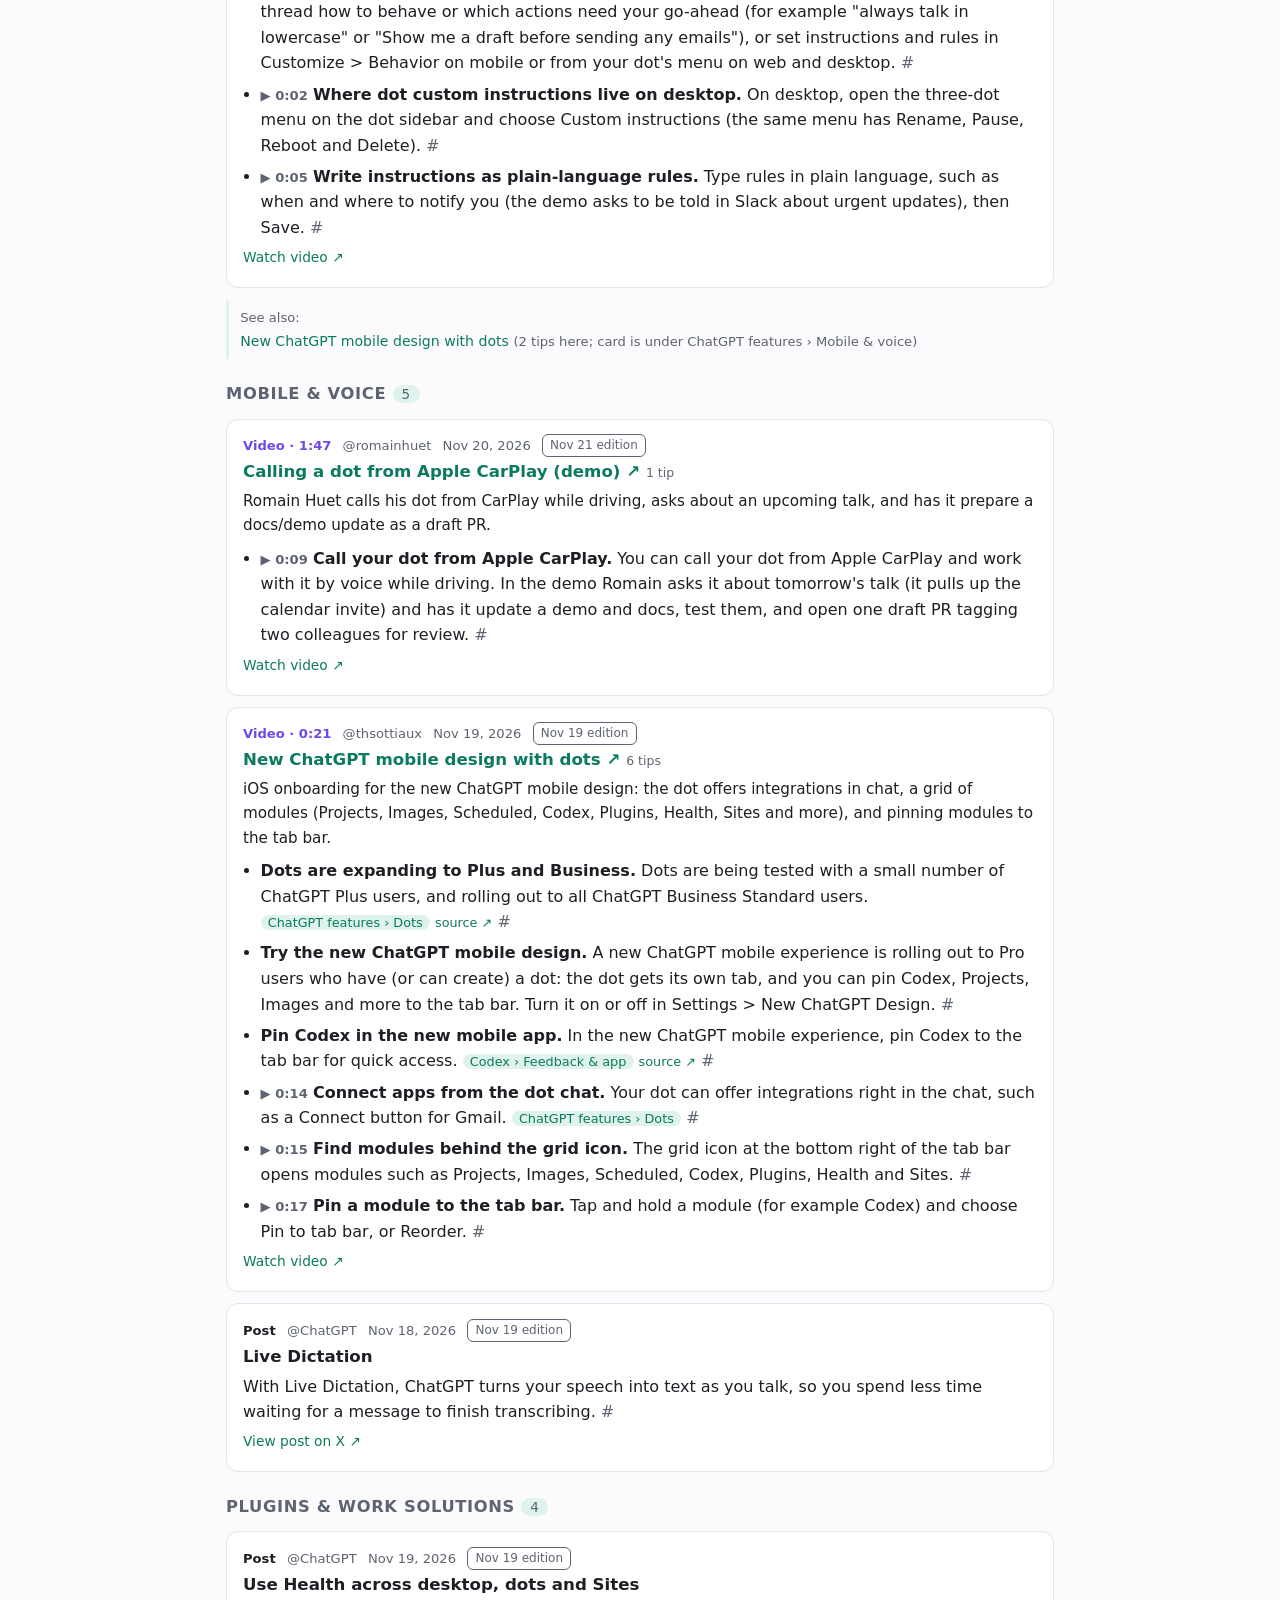
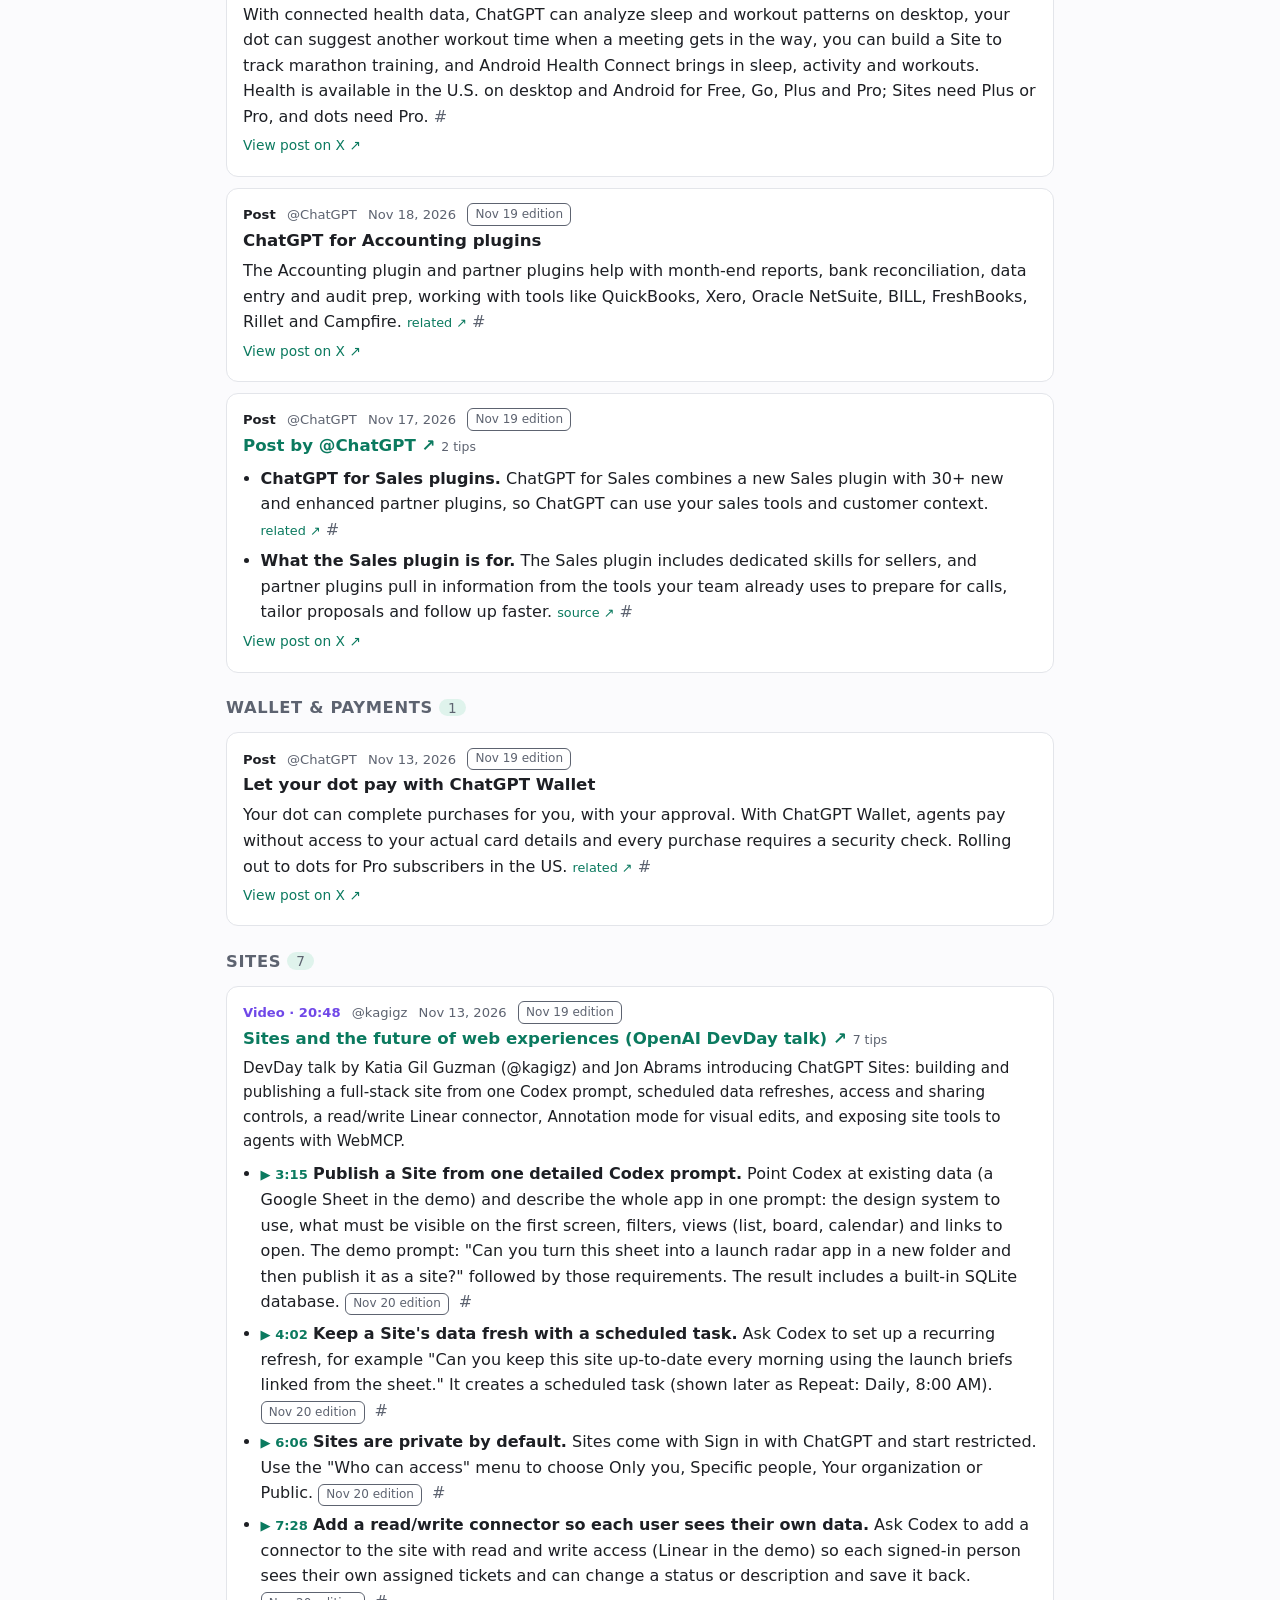
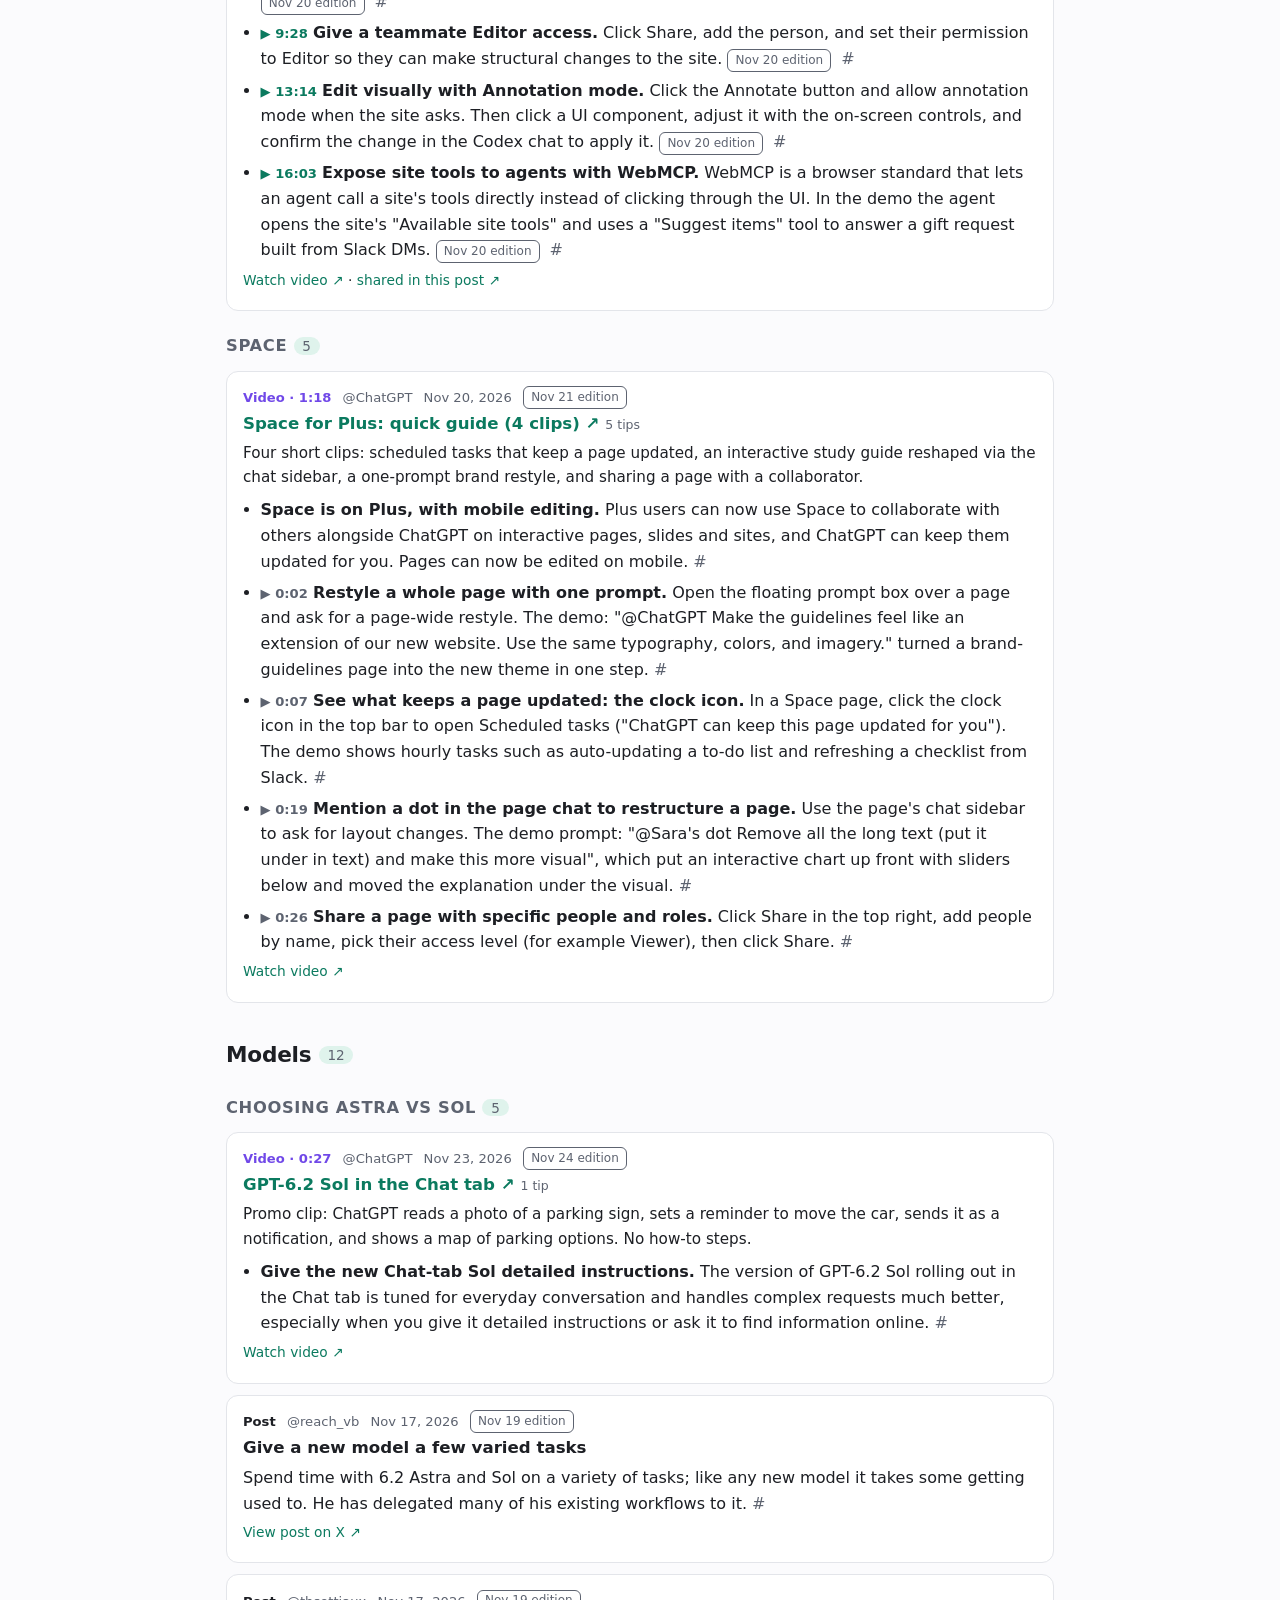
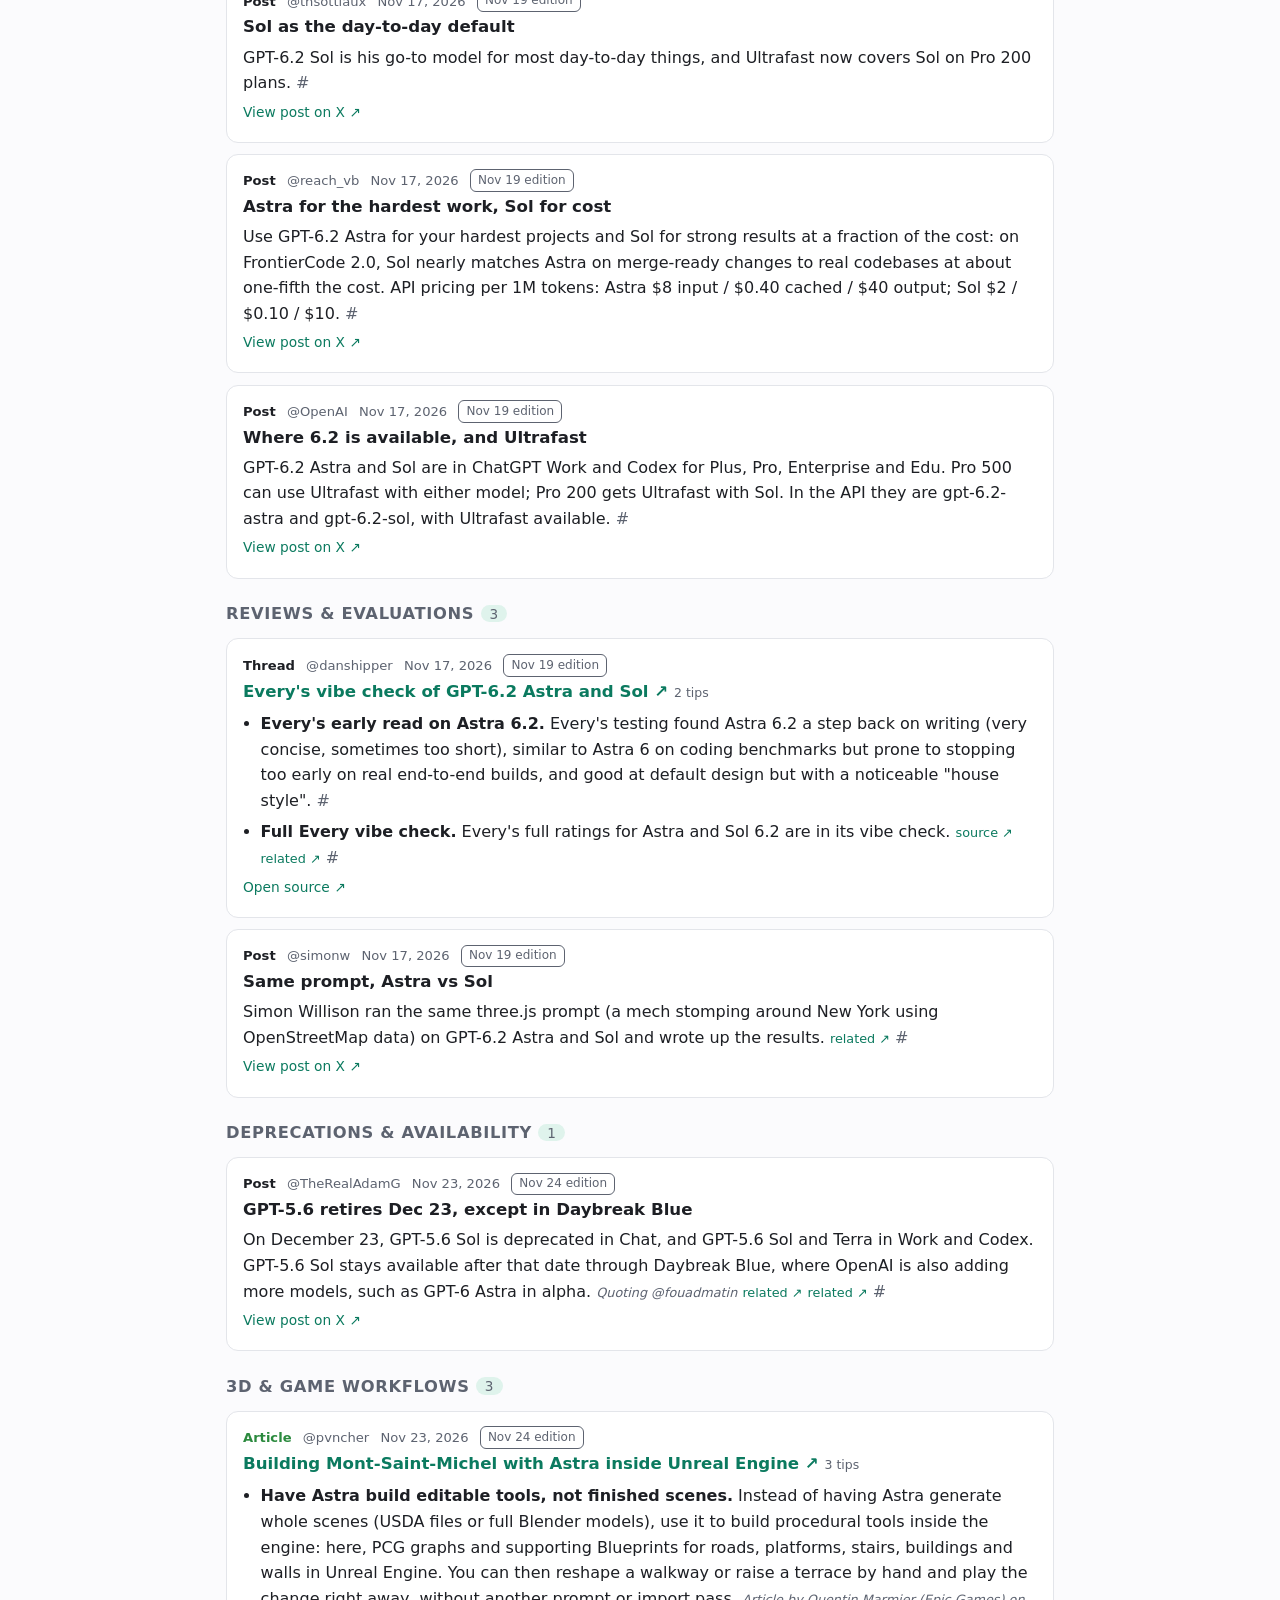
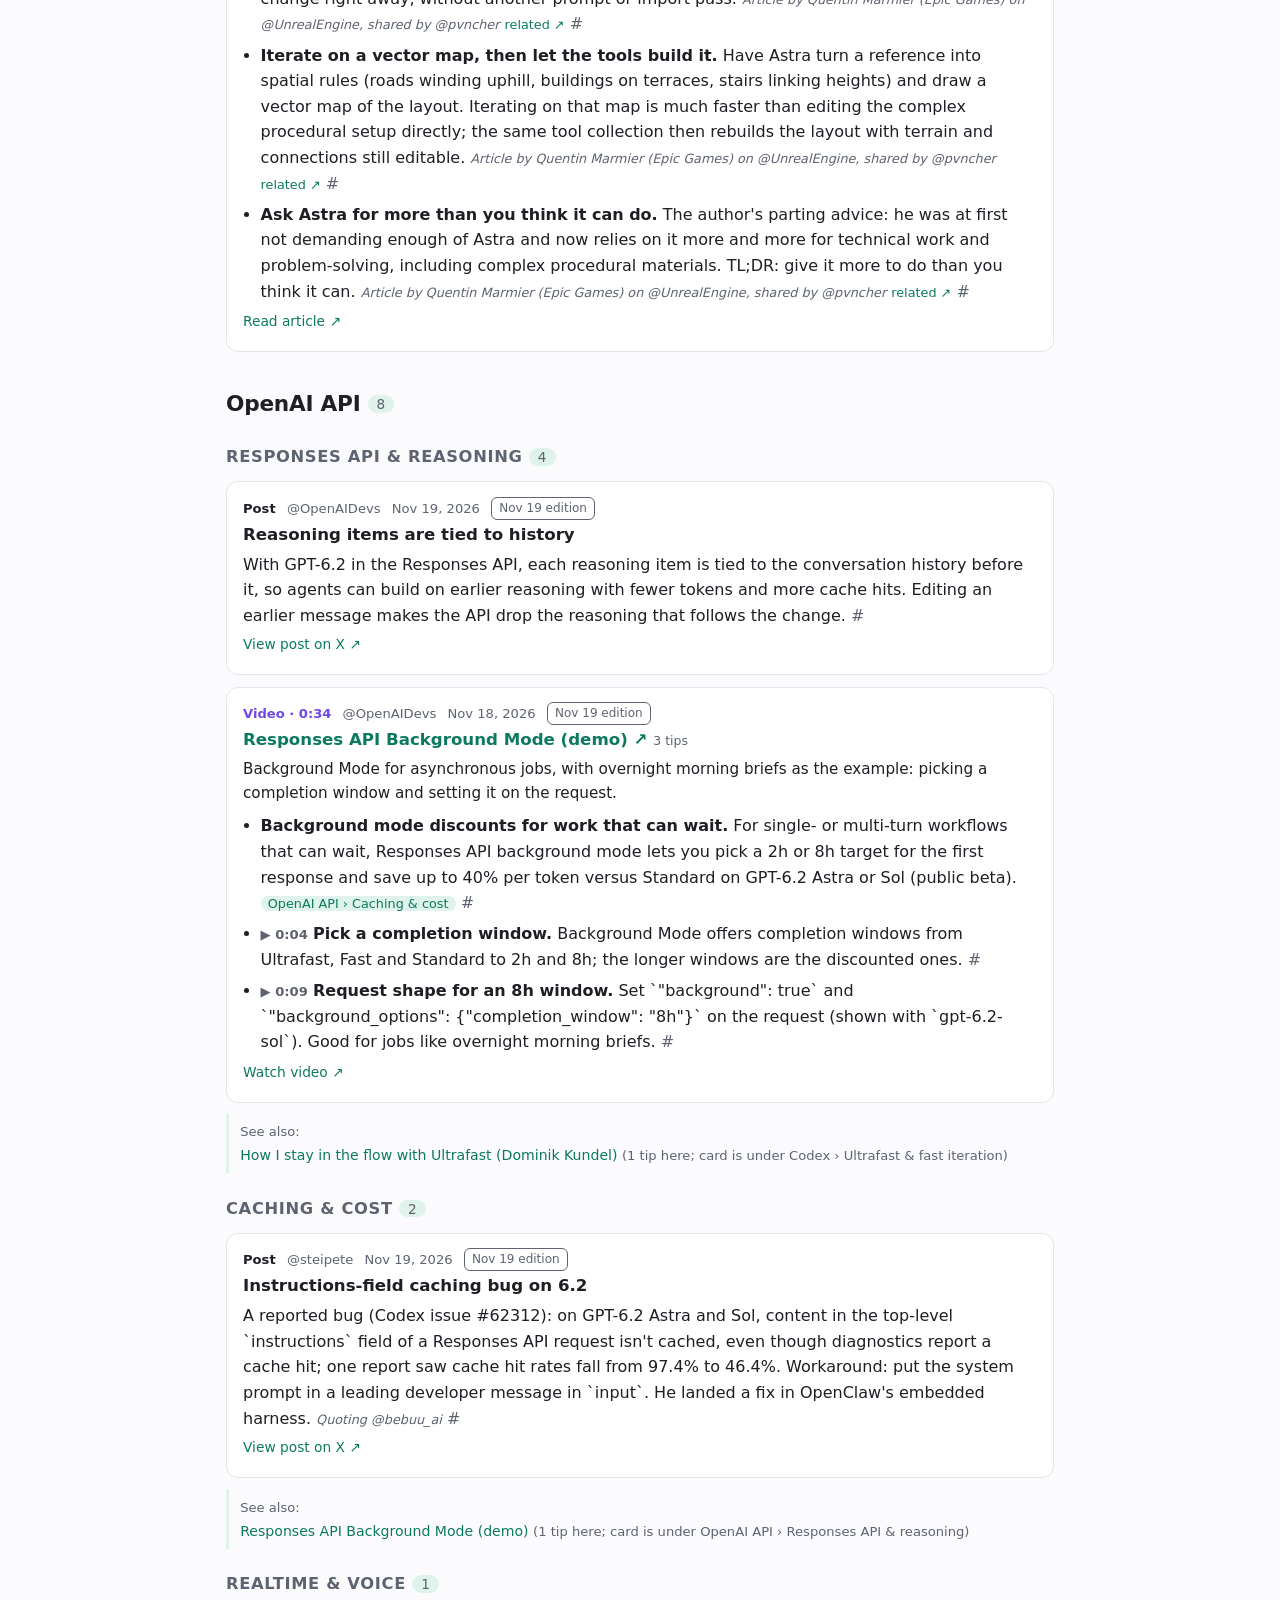
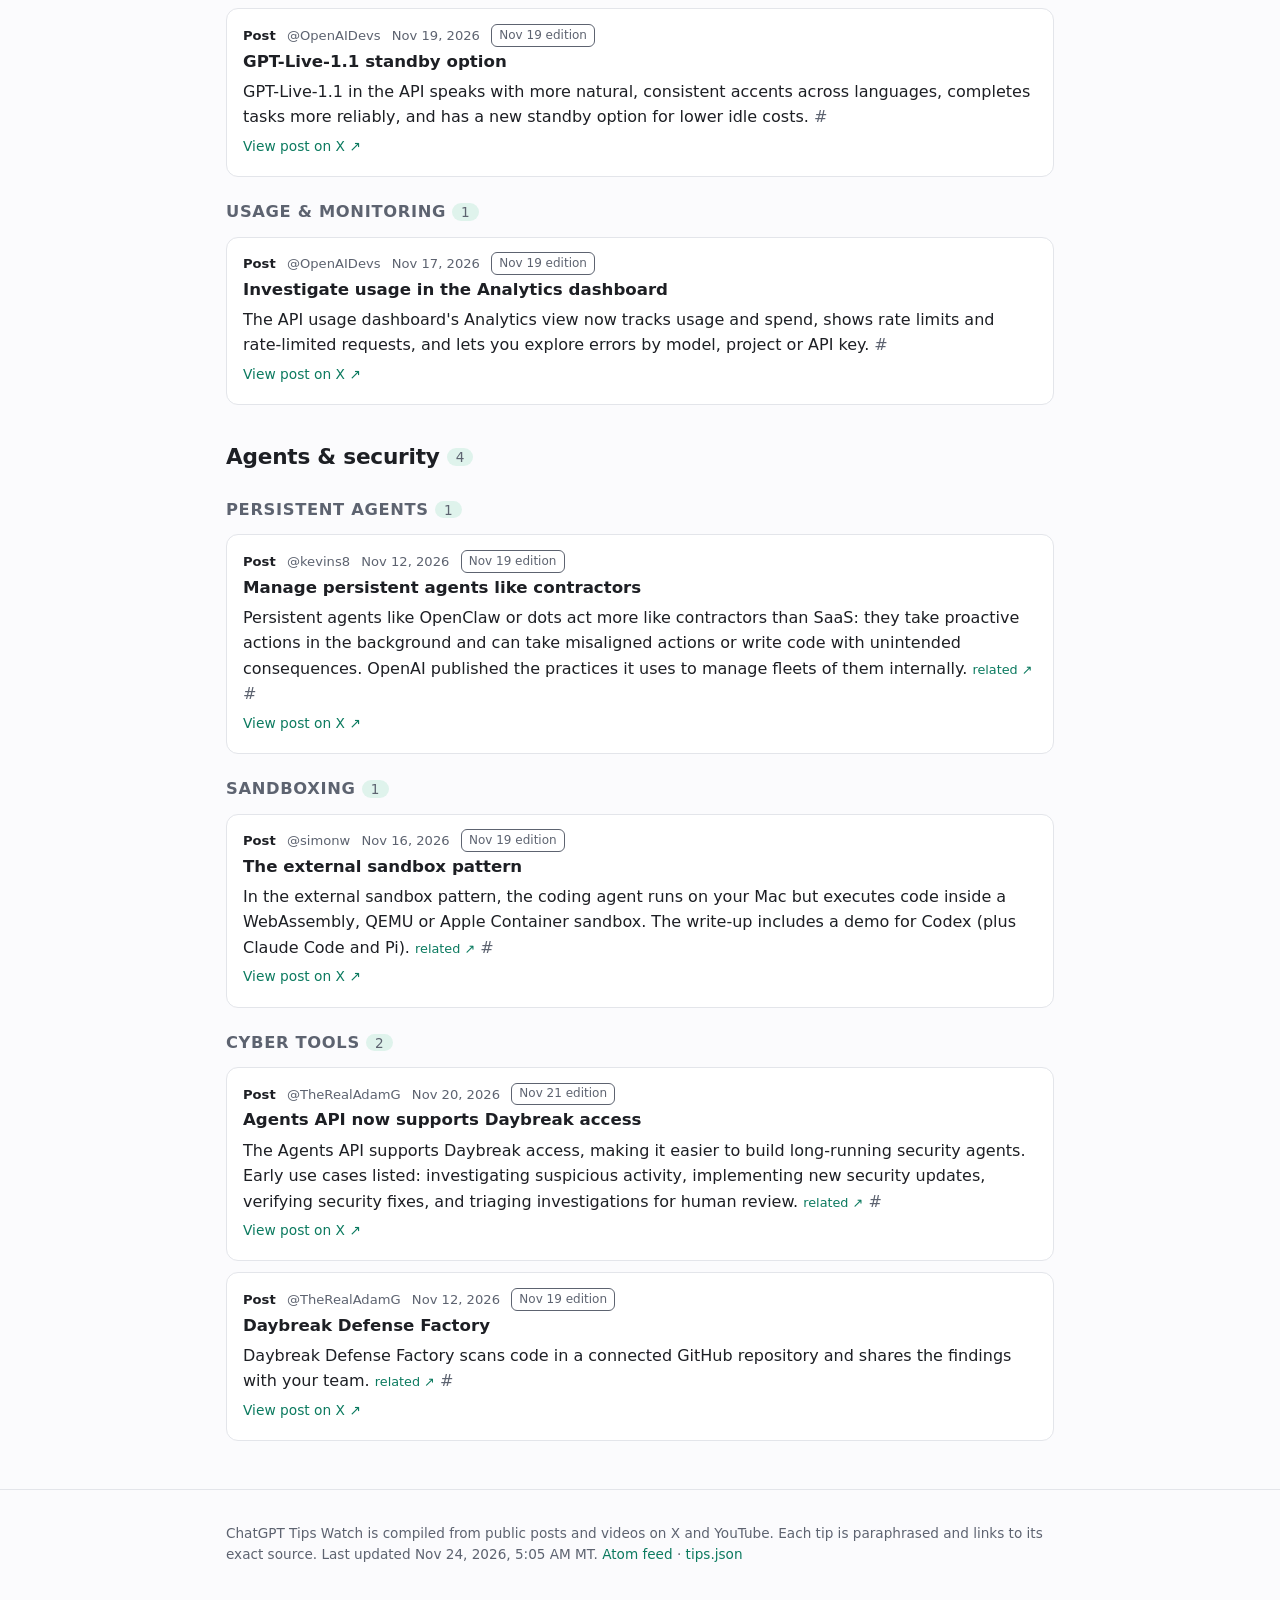
==== commit 3666b862: "Daily update 2026-11-24" ====
--- a/index.html
+++ b/index.html
@@ -4,7 +4,7 @@
 <meta charset="utf-8">
 <meta name="viewport" content="width=device-width, initial-scale=1">
 <title>ChatGPT Tips Watch: Searchable reference of ChatGPT and Codex tips from 16 accounts on X</title>
-<meta name="description" content="72 tips from 40 sources across 5 topics on Codex, ChatGPT features, dots, OpenAI models and the OpenAI API, each linked to its source.">
+<meta name="description" content="81 tips from 44 sources across 5 topics on Codex, ChatGPT features, dots, OpenAI models and the OpenAI API, each linked to its source.">
 <link rel="canonical" href="https://cfmayer.github.io/chatgpt-tips-watch/">
 <meta name="color-scheme" content="light dark">
 <script>(function(){var d=document.documentElement,t=null;try{t=localStorage.getItem('theme')}catch(e){}if(t!=='light'&&t!=='dark'){t=window.matchMedia&&matchMedia('(prefers-color-scheme: dark)').matches?'dark':'light'}d.setAttribute('data-theme',t)})();</script>
@@ -13,7 +13,7 @@
 <link rel="stylesheet" href="assets/site.css?v=15bbc7c3">
 <meta property="og:site_name" content="ChatGPT Tips Watch">
 <meta property="og:title" content="ChatGPT Tips Watch: Searchable reference of ChatGPT and Codex tips from 16 accounts on X">
-<meta property="og:description" content="72 tips from 40 sources across 5 topics on Codex, ChatGPT features, dots, OpenAI models and the OpenAI API, each linked to its source.">
+<meta property="og:description" content="81 tips from 44 sources across 5 topics on Codex, ChatGPT features, dots, OpenAI models and the OpenAI API, each linked to its source.">
 <meta property="og:type" content="website">
 <meta property="og:url" content="https://cfmayer.github.io/chatgpt-tips-watch/">
 </head>
@@ -37,29 +37,29 @@
 <section class="hero">
   <h1>ChatGPT Tips Watch</h1>
   <p class="lede">Searchable reference of ChatGPT and Codex tips from 16 accounts on X. Tips are grouped by the post, article or video they come from, and every one links to its exact source. Updated daily.</p>
-  <p class="stats"><strong>72</strong> tips · <strong>40</strong> sources (7 videos) · <strong>5</strong> topics · updated Nov 23, 2026, 5:09 AM MT</p>
-</section>
-<section class="latest" id="latest" data-edition="2026-11-23">
+  <p class="stats"><strong>81</strong> tips · <strong>44</strong> sources (9 videos) · <strong>5</strong> topics · updated Nov 24, 2026, 5:05 AM MT</p>
+</section>
+<section class="latest" id="latest" data-edition="2026-11-24">
   <p class="kicker">Latest edition</p>
-  <h2>Nov 23, 2026 <span class="count">1 tips · 1 sources</span></h2>
-  <p class="hint">Everything first added on Nov 23, 2026. Older editions stay in the topics below and in the edition menu.</p>
-  <div class="latest-actions"><button type="button" class="btn" id="only-latest" data-edition="2026-11-23">Show only this edition</button></div>
-  <details class="edindex"><summary>What's in this edition, by topic</summary><div class="eitopic"><h3>Codex</h3><div class="eisub"><h4>Prompting &amp; reasoning effort</h4><ul><li><a href="#x-2124488871887134835">Run GPT-6.2 models in Codex, or borrow its system prompt</a></li></ul></div></div></details>
+  <h2>Nov 24, 2026 <span class="count">9 tips · 4 sources</span></h2>
+  <p class="hint">Everything first added on Nov 24, 2026. Older editions stay in the topics below and in the edition menu.</p>
+  <div class="latest-actions"><button type="button" class="btn" id="only-latest" data-edition="2026-11-24">Show only this edition</button></div>
+  <details class="edindex"><summary>What's in this edition, by topic</summary><div class="eitopic"><h3>ChatGPT features</h3><div class="eisub"><h4>Dots</h4><ul><li><a href="#s-x-2124862749247189124">Dots improvements recap</a> <span>4</span></li></ul></div></div><div class="eitopic"><h3>Models</h3><div class="eisub"><h4>Choosing Astra vs Sol</h4><ul><li><a href="#s-x-2124942186425069836">GPT-6.2 Sol in the Chat tab</a></li></ul></div><div class="eisub"><h4>Deprecations &amp; availability</h4><ul><li><a href="#x-2125077725333369038">GPT-5.6 retires Dec 23, except in Daybreak Blue</a></li></ul></div><div class="eisub"><h4>3D &amp; game workflows</h4><ul><li><a href="#s-x-2125039913699615087">Building Mont-Saint-Michel with Astra inside Unreal Engine</a> <span>3</span></li></ul></div></div></details>
 </section>
 <div class="controls" role="search">
   <label class="sr" for="q">Search tips</label>
   <input id="q" type="search" placeholder="Search tips, e.g. lint, voice, meetings, routines" autocomplete="off">
   <div class="selects">
-    <label class="sr" for="edition">Edition</label><select id="edition"><option value="">All editions</option><option value="2026-11-23">Nov 23, 2026 (latest) · 1 tips</option><option value="2026-11-22">Nov 22, 2026 · 1 tips</option><option value="2026-11-21">Nov 21, 2026 · 15 tips</option><option value="2026-11-20">Nov 20, 2026 · 7 tips</option><option value="2026-11-19">Nov 19, 2026 · 48 tips</option></select>
-    <label class="sr" for="subcat">Subcategory</label><select id="subcat"><option value="">All subcategories</option><optgroup label="Codex"><option value="Codex|Prompting &amp; reasoning effort">Prompting &amp; reasoning effort (3)</option><option value="Codex|Sandbox &amp; permissions">Sandbox &amp; permissions (2)</option><option value="Codex|Plugins &amp; design workflows">Plugins &amp; design workflows (4)</option><option value="Codex|Large builds &amp; agent fleets">Large builds &amp; agent fleets (5)</option><option value="Codex|Feedback &amp; app">Feedback &amp; app (2)</option><option value="Codex|Ultrafast &amp; fast iteration">Ultrafast &amp; fast iteration (7)</option></optgroup><optgroup label="ChatGPT features"><option value="ChatGPT features|Dots">Dots (8)</option><option value="ChatGPT features|Mobile &amp; voice">Mobile &amp; voice (5)</option><option value="ChatGPT features|Plugins &amp; work solutions">Plugins &amp; work solutions (4)</option><option value="ChatGPT features|Wallet &amp; payments">Wallet &amp; payments (1)</option><option value="ChatGPT features|Sites">Sites (7)</option><option value="ChatGPT features|Space">Space (5)</option></optgroup><optgroup label="Models"><option value="Models|Choosing Astra vs Sol">Choosing Astra vs Sol (4)</option><option value="Models|Reviews &amp; evaluations">Reviews &amp; evaluations (3)</option></optgroup><optgroup label="OpenAI API"><option value="OpenAI API|Responses API &amp; reasoning">Responses API &amp; reasoning (4)</option><option value="OpenAI API|Caching &amp; cost">Caching &amp; cost (2)</option><option value="OpenAI API|Realtime &amp; voice">Realtime &amp; voice (1)</option><option value="OpenAI API|Usage &amp; monitoring">Usage &amp; monitoring (1)</option></optgroup><optgroup label="Agents &amp; security"><option value="Agents &amp; security|Persistent agents">Persistent agents (1)</option><option value="Agents &amp; security|Sandboxing">Sandboxing (1)</option><option value="Agents &amp; security|Cyber tools">Cyber tools (2)</option></optgroup></select>
-    <label class="sr" for="author">Author</label><select id="author"><option value="">All authors</option><option value="ChatGPT">@ChatGPT</option><option value="danshipper">@danshipper</option><option value="dkundel">@dkundel</option><option value="gabrielchua">@gabrielchua</option><option value="kagigz">@kagigz</option><option value="kevins8">@kevins8</option><option value="OpenAI">@OpenAI</option><option value="OpenAIDevs">@OpenAIDevs</option><option value="pvncher">@pvncher</option><option value="reach_vb">@reach_vb</option><option value="romainhuet">@romainhuet</option><option value="simonw">@simonw</option><option value="steipete">@steipete</option><option value="TheRealAdamG">@TheRealAdamG</option><option value="thsottiaux">@thsottiaux</option></select>
-    <label class="sr" for="type">Source type</label><select id="type"><option value="">All source types</option><option value="post">Posts (30)</option><option value="article">Articles (2)</option><option value="video">Videos (7)</option><option value="thread">Threads (1)</option></select>
+    <label class="sr" for="edition">Edition</label><select id="edition"><option value="">All editions</option><option value="2026-11-24">Nov 24, 2026 (latest) · 9 tips</option><option value="2026-11-23">Nov 23, 2026 · 1 tips</option><option value="2026-11-22">Nov 22, 2026 · 1 tips</option><option value="2026-11-21">Nov 21, 2026 · 15 tips</option><option value="2026-11-20">Nov 20, 2026 · 7 tips</option><option value="2026-11-19">Nov 19, 2026 · 48 tips</option></select>
+    <label class="sr" for="subcat">Subcategory</label><select id="subcat"><option value="">All subcategories</option><optgroup label="Codex"><option value="Codex|Prompting &amp; reasoning effort">Prompting &amp; reasoning effort (3)</option><option value="Codex|Sandbox &amp; permissions">Sandbox &amp; permissions (2)</option><option value="Codex|Plugins &amp; design workflows">Plugins &amp; design workflows (4)</option><option value="Codex|Large builds &amp; agent fleets">Large builds &amp; agent fleets (5)</option><option value="Codex|Feedback &amp; app">Feedback &amp; app (2)</option><option value="Codex|Ultrafast &amp; fast iteration">Ultrafast &amp; fast iteration (7)</option></optgroup><optgroup label="ChatGPT features"><option value="ChatGPT features|Dots">Dots (12)</option><option value="ChatGPT features|Mobile &amp; voice">Mobile &amp; voice (5)</option><option value="ChatGPT features|Plugins &amp; work solutions">Plugins &amp; work solutions (4)</option><option value="ChatGPT features|Wallet &amp; payments">Wallet &amp; payments (1)</option><option value="ChatGPT features|Sites">Sites (7)</option><option value="ChatGPT features|Space">Space (5)</option></optgroup><optgroup label="Models"><option value="Models|Choosing Astra vs Sol">Choosing Astra vs Sol (5)</option><option value="Models|Reviews &amp; evaluations">Reviews &amp; evaluations (3)</option><option value="Models|Deprecations &amp; availability">Deprecations &amp; availability (1)</option><option value="Models|3D &amp; game workflows">3D &amp; game workflows (3)</option></optgroup><optgroup label="OpenAI API"><option value="OpenAI API|Responses API &amp; reasoning">Responses API &amp; reasoning (4)</option><option value="OpenAI API|Caching &amp; cost">Caching &amp; cost (2)</option><option value="OpenAI API|Realtime &amp; voice">Realtime &amp; voice (1)</option><option value="OpenAI API|Usage &amp; monitoring">Usage &amp; monitoring (1)</option></optgroup><optgroup label="Agents &amp; security"><option value="Agents &amp; security|Persistent agents">Persistent agents (1)</option><option value="Agents &amp; security|Sandboxing">Sandboxing (1)</option><option value="Agents &amp; security|Cyber tools">Cyber tools (2)</option></optgroup></select>
+    <label class="sr" for="author">Author</label><select id="author"><option value="">All authors</option><option value="_samirism">@_samirism</option><option value="ChatGPT">@ChatGPT</option><option value="danshipper">@danshipper</option><option value="dkundel">@dkundel</option><option value="gabrielchua">@gabrielchua</option><option value="kagigz">@kagigz</option><option value="kevins8">@kevins8</option><option value="OpenAI">@OpenAI</option><option value="OpenAIDevs">@OpenAIDevs</option><option value="pvncher">@pvncher</option><option value="reach_vb">@reach_vb</option><option value="romainhuet">@romainhuet</option><option value="simonw">@simonw</option><option value="steipete">@steipete</option><option value="TheRealAdamG">@TheRealAdamG</option><option value="thsottiaux">@thsottiaux</option></select>
+    <label class="sr" for="type">Source type</label><select id="type"><option value="">All source types</option><option value="post">Posts (31)</option><option value="article">Articles (3)</option><option value="video">Videos (9)</option><option value="thread">Threads (1)</option></select>
   </div>
-  <div class="chips" aria-label="Filter by topic"><button type="button" class="chip" data-topic="Codex" aria-pressed="false">Codex <span>23</span></button><button type="button" class="chip" data-topic="ChatGPT features" aria-pressed="false">ChatGPT features <span>30</span></button><button type="button" class="chip" data-topic="Models" aria-pressed="false">Models <span>7</span></button><button type="button" class="chip" data-topic="OpenAI API" aria-pressed="false">OpenAI API <span>8</span></button><button type="button" class="chip" data-topic="Agents &amp; security" aria-pressed="false">Agents &amp; security <span>4</span></button></div>
+  <div class="chips" aria-label="Filter by topic"><button type="button" class="chip" data-topic="Codex" aria-pressed="false">Codex <span>23</span></button><button type="button" class="chip" data-topic="ChatGPT features" aria-pressed="false">ChatGPT features <span>34</span></button><button type="button" class="chip" data-topic="Models" aria-pressed="false">Models <span>12</span></button><button type="button" class="chip" data-topic="OpenAI API" aria-pressed="false">OpenAI API <span>8</span></button><button type="button" class="chip" data-topic="Agents &amp; security" aria-pressed="false">Agents &amp; security <span>4</span></button></div>
   <p id="status" class="status" aria-live="polite"></p>
 </div>
-<nav class="toc" id="topics" aria-label="Topics"><h2>Topics</h2><ul class="tocl"><li><a class="tt" href="#t-codex">Codex</a> <span>23</span><ul><li><a href="#sc-codex-prompting-reasoning-effort">Prompting &amp; reasoning effort</a> <span>3</span></li><li><a href="#sc-codex-sandbox-permissions">Sandbox &amp; permissions</a> <span>2</span></li><li><a href="#sc-codex-plugins-design-workflows">Plugins &amp; design workflows</a> <span>4</span></li><li><a href="#sc-codex-large-builds-agent-fleets">Large builds &amp; agent fleets</a> <span>5</span></li><li><a href="#sc-codex-feedback-app">Feedback &amp; app</a> <span>2</span></li><li><a href="#sc-codex-ultrafast-fast-iteration">Ultrafast &amp; fast iteration</a> <span>7</span></li></ul></li><li><a class="tt" href="#t-chatgpt-features">ChatGPT features</a> <span>30</span><ul><li><a href="#sc-chatgpt-features-dots">Dots</a> <span>8</span></li><li><a href="#sc-chatgpt-features-mobile-voice">Mobile &amp; voice</a> <span>5</span></li><li><a href="#sc-chatgpt-features-plugins-work-solutions">Plugins &amp; work solutions</a> <span>4</span></li><li><a href="#sc-chatgpt-features-wallet-payments">Wallet &amp; payments</a> <span>1</span></li><li><a href="#sc-chatgpt-features-sites">Sites</a> <span>7</span></li><li><a href="#sc-chatgpt-features-space">Space</a> <span>5</span></li></ul></li><li><a class="tt" href="#t-models">Models</a> <span>7</span><ul><li><a href="#sc-models-choosing-astra-vs-sol">Choosing Astra vs Sol</a> <span>4</span></li><li><a href="#sc-models-reviews-evaluations">Reviews &amp; evaluations</a> <span>3</span></li></ul></li><li><a class="tt" href="#t-openai-api">OpenAI API</a> <span>8</span><ul><li><a href="#sc-openai-api-responses-api-reasoning">Responses API &amp; reasoning</a> <span>4</span></li><li><a href="#sc-openai-api-caching-cost">Caching &amp; cost</a> <span>2</span></li><li><a href="#sc-openai-api-realtime-voice">Realtime &amp; voice</a> <span>1</span></li><li><a href="#sc-openai-api-usage-monitoring">Usage &amp; monitoring</a> <span>1</span></li></ul></li><li><a class="tt" href="#t-agents-security">Agents &amp; security</a> <span>4</span><ul><li><a href="#sc-agents-security-persistent-agents">Persistent agents</a> <span>1</span></li><li><a href="#sc-agents-security-sandboxing">Sandboxing</a> <span>1</span></li><li><a href="#sc-agents-security-cyber-tools">Cyber tools</a> <span>2</span></li></ul></li></ul>
-<p class="hint">Counts are tips. <a href="?type=video#topics">Show only videos</a> (7).</p></nav>
+<nav class="toc" id="topics" aria-label="Topics"><h2>Topics</h2><ul class="tocl"><li><a class="tt" href="#t-codex">Codex</a> <span>23</span><ul><li><a href="#sc-codex-prompting-reasoning-effort">Prompting &amp; reasoning effort</a> <span>3</span></li><li><a href="#sc-codex-sandbox-permissions">Sandbox &amp; permissions</a> <span>2</span></li><li><a href="#sc-codex-plugins-design-workflows">Plugins &amp; design workflows</a> <span>4</span></li><li><a href="#sc-codex-large-builds-agent-fleets">Large builds &amp; agent fleets</a> <span>5</span></li><li><a href="#sc-codex-feedback-app">Feedback &amp; app</a> <span>2</span></li><li><a href="#sc-codex-ultrafast-fast-iteration">Ultrafast &amp; fast iteration</a> <span>7</span></li></ul></li><li><a class="tt" href="#t-chatgpt-features">ChatGPT features</a> <span>34</span><ul><li><a href="#sc-chatgpt-features-dots">Dots</a> <span>12</span></li><li><a href="#sc-chatgpt-features-mobile-voice">Mobile &amp; voice</a> <span>5</span></li><li><a href="#sc-chatgpt-features-plugins-work-solutions">Plugins &amp; work solutions</a> <span>4</span></li><li><a href="#sc-chatgpt-features-wallet-payments">Wallet &amp; payments</a> <span>1</span></li><li><a href="#sc-chatgpt-features-sites">Sites</a> <span>7</span></li><li><a href="#sc-chatgpt-features-space">Space</a> <span>5</span></li></ul></li><li><a class="tt" href="#t-models">Models</a> <span>12</span><ul><li><a href="#sc-models-choosing-astra-vs-sol">Choosing Astra vs Sol</a> <span>5</span></li><li><a href="#sc-models-reviews-evaluations">Reviews &amp; evaluations</a> <span>3</span></li><li><a href="#sc-models-deprecations-availability">Deprecations &amp; availability</a> <span>1</span></li><li><a href="#sc-models-3d-game-workflows">3D &amp; game workflows</a> <span>3</span></li></ul></li><li><a class="tt" href="#t-openai-api">OpenAI API</a> <span>8</span><ul><li><a href="#sc-openai-api-responses-api-reasoning">Responses API &amp; reasoning</a> <span>4</span></li><li><a href="#sc-openai-api-caching-cost">Caching &amp; cost</a> <span>2</span></li><li><a href="#sc-openai-api-realtime-voice">Realtime &amp; voice</a> <span>1</span></li><li><a href="#sc-openai-api-usage-monitoring">Usage &amp; monitoring</a> <span>1</span></li></ul></li><li><a class="tt" href="#t-agents-security">Agents &amp; security</a> <span>4</span><ul><li><a href="#sc-agents-security-persistent-agents">Persistent agents</a> <span>1</span></li><li><a href="#sc-agents-security-sandboxing">Sandboxing</a> <span>1</span></li><li><a href="#sc-agents-security-cyber-tools">Cyber tools</a> <span>2</span></li></ul></li></ul>
+<p class="hint">Counts are tips. <a href="?type=video#topics">Show only videos</a> (9).</p></nav>
 <div id="browse">
 <section class="topic" id="t-codex" data-topic="Codex"><h2>Codex <span class="count">23</span></h2>
 <section class="subcat" id="sc-codex-prompting-reasoning-effort" data-subcat="Codex|Prompting &amp; reasoning effort"><h3 class="sch">Prompting &amp; reasoning effort <span class="count">3</span></h3>
@@ -187,8 +187,20 @@
 
 </section>
 </section>
-<section class="topic" id="t-chatgpt-features" data-topic="ChatGPT features"><h2>ChatGPT features <span class="count">30</span></h2>
-<section class="subcat" id="sc-chatgpt-features-dots" data-subcat="ChatGPT features|Dots"><h3 class="sch">Dots <span class="count">8</span></h3>
+<section class="topic" id="t-chatgpt-features" data-topic="ChatGPT features"><h2>ChatGPT features <span class="count">34</span></h2>
+<section class="subcat" id="sc-chatgpt-features-dots" data-subcat="ChatGPT features|Dots"><h3 class="sch">Dots <span class="count">12</span></h3>
+<article id="s-x-2124862749247189124" class="card" data-type="video" data-author="_samirism" data-edition="2026-11-24" data-topic="ChatGPT features" data-subcat="ChatGPT features|Dots" data-head="dots improvements recap _samirism screen recording of the chatgpt ios app: tapping the center dot icon in the bottom bar opens the dot onboarding, then the dot chat, which offers to connect gmail. video · 0:15 chatgpt features dots" data-n="4">
+<div class="meta"><span class="type video">Video · 0:15</span> <span>@_samirism</span> <time datetime="2026-11-23">Nov 23, 2026</time> <span class="badge ed" title="Edition that first added this">Nov 24 edition</span></div>
+<h3><a href="https://x.com/_samirism/status/2124862749247189124" target="_blank" rel="noopener">Dots improvements recap ↗</a> <span class="n">4 tips</span></h3>
+<p class="sum">Screen recording of the ChatGPT iOS app: tapping the center dot icon in the bottom bar opens the dot onboarding, then the dot chat, which offers to connect Gmail.</p>
+<ul class="tips">
+<li class="t" id="x-2124862753714450859" data-topic="ChatGPT features" data-subcat="ChatGPT features|Dots" data-edition="2026-11-24" data-author="_samirism" data-search="connect your dot to apple health or medical records through health, your dot can connect to your apple health data or medical records, so it can do things like adjust your race training or remind you to book a physical. _samirism chatgpt features dots dots health apple health "><strong>Connect your dot to Apple Health or medical records.</strong> Through Health, your dot can connect to your Apple Health data or medical records, so it can do things like adjust your race training or remind you to book a physical. <a class="tsrc" href="https://x.com/_samirism/status/2124862753714450859" target="_blank" rel="noopener">source ↗</a> <a class="perma" href="#x-2124862753714450859" aria-label="Link to this tip">#</a></li>
+<li class="t" id="x-2124862756075524491" data-topic="ChatGPT features" data-subcat="ChatGPT features|Dots" data-edition="2026-11-24" data-author="_samirism" data-search="turn on travel mode when abroad dots now have a travel mode, so you can keep using your dot when you&#x27;re abroad. _samirism chatgpt features dots dots travel "><strong>Turn on travel mode when abroad.</strong> Dots now have a travel mode, so you can keep using your dot when you&#x27;re abroad. <a class="tsrc" href="https://x.com/_samirism/status/2124862756075524491" target="_blank" rel="noopener">source ↗</a> <a class="perma" href="#x-2124862756075524491" aria-label="Link to this tip">#</a></li>
+<li class="t" id="x-2124862757430260053" data-topic="ChatGPT features" data-subcat="ChatGPT features|Dots" data-edition="2026-11-24" data-author="_samirism" data-search="share photos to your dot from google photos (android) on android you can share photos straight from google photos to your dot. the same update improved cloud computer stability and made messages load faster when you open your dot. _samirism chatgpt features dots dots android google photos "><strong>Share photos to your dot from Google Photos (Android).</strong> On Android you can share photos straight from Google Photos to your dot. The same update improved cloud computer stability and made messages load faster when you open your dot. <a class="tsrc" href="https://x.com/_samirism/status/2124862757430260053" target="_blank" rel="noopener">source ↗</a> <a class="perma" href="#x-2124862757430260053" aria-label="Link to this tip">#</a></li>
+<li class="t" id="x-2124862749247189124" data-topic="ChatGPT features" data-subcat="ChatGPT features|Dots" data-edition="2026-11-24" data-author="_samirism" data-search="open your dot from the new app home in the latest chatgpt app your dot has its own home: tap the center icon in the bottom bar to open it, then connect apps such as gmail from the cards in the dot chat. asked where to find it, @_samirism pointed to settings &gt; new chatgpt design. _samirism chatgpt features dots dots app settings video "><span class="ts" title="Timestamp in the video">▶ 0:01</span> <strong>Open your dot from the new app home.</strong> In the latest ChatGPT app your dot has its own home: tap the center icon in the bottom bar to open it, then connect apps such as Gmail from the cards in the dot chat. Asked where to find it, @_samirism pointed to Settings &gt; New ChatGPT design. <a class="tsrc" href="https://x.com/_samirism/status/2124879917305278908" target="_blank" rel="noopener">related ↗</a> <a class="perma" href="#x-2124862749247189124" aria-label="Link to this tip">#</a></li>
+</ul>
+<p class="src"><a href="https://x.com/_samirism/status/2124862749247189124" target="_blank" rel="noopener">Watch video ↗</a></p>
+</article>
 <article id="s-x-2124152224892985371" class="card compact" data-type="post" data-author="TheRealAdamG" data-edition="2026-11-22" data-topic="ChatGPT features" data-subcat="ChatGPT features|Dots" data-head="see a transcript after a dots call therealadamg  post chatgpt features dots" data-n="1">
 <div class="meta"><span class="type post">Post</span> <span>@TheRealAdamG</span> <time datetime="2026-11-21">Nov 21, 2026</time> <span class="badge ed" title="Edition that first added this">Nov 22 edition</span></div>
 <h3>See a transcript after a Dots call</h3>
@@ -333,8 +345,17 @@
 
 </section>
 </section>
-<section class="topic" id="t-models" data-topic="Models"><h2>Models <span class="count">7</span></h2>
-<section class="subcat" id="sc-models-choosing-astra-vs-sol" data-subcat="Models|Choosing Astra vs Sol"><h3 class="sch">Choosing Astra vs Sol <span class="count">4</span></h3>
+<section class="topic" id="t-models" data-topic="Models"><h2>Models <span class="count">12</span></h2>
+<section class="subcat" id="sc-models-choosing-astra-vs-sol" data-subcat="Models|Choosing Astra vs Sol"><h3 class="sch">Choosing Astra vs Sol <span class="count">5</span></h3>
+<article id="s-x-2124942186425069836" class="card" data-type="video" data-author="ChatGPT" data-edition="2026-11-24" data-topic="Models" data-subcat="Models|Choosing Astra vs Sol" data-head="gpt-6.2 sol in the chat tab chatgpt promo clip: chatgpt reads a photo of a parking sign, sets a reminder to move the car, sends it as a notification, and shows a map of parking options. no how-to steps. video · 0:27 models choosing astra vs sol" data-n="1">
+<div class="meta"><span class="type video">Video · 0:27</span> <span>@ChatGPT</span> <time datetime="2026-11-23">Nov 23, 2026</time> <span class="badge ed" title="Edition that first added this">Nov 24 edition</span></div>
+<h3><a href="https://x.com/ChatGPT/status/2124942186425069836" target="_blank" rel="noopener">GPT-6.2 Sol in the Chat tab ↗</a> <span class="n">1 tip</span></h3>
+<p class="sum">Promo clip: ChatGPT reads a photo of a parking sign, sets a reminder to move the car, sends it as a notification, and shows a map of parking options. No how-to steps.</p>
+<ul class="tips">
+<li class="t" id="x-2124942186425069836" data-topic="Models" data-subcat="Models|Choosing Astra vs Sol" data-edition="2026-11-24" data-author="ChatGPT" data-search="give the new chat-tab sol detailed instructions the version of gpt-6.2 sol rolling out in the chat tab is tuned for everyday conversation and handles complex requests much better, especially when you give it detailed instructions or ask it to find information online. chatgpt models choosing astra vs sol sol gpt-6.2 chat instructions "><strong>Give the new Chat-tab Sol detailed instructions.</strong> The version of GPT-6.2 Sol rolling out in the Chat tab is tuned for everyday conversation and handles complex requests much better, especially when you give it detailed instructions or ask it to find information online. <a class="perma" href="#x-2124942186425069836" aria-label="Link to this tip">#</a></li>
+</ul>
+<p class="src"><a href="https://x.com/ChatGPT/status/2124942186425069836" target="_blank" rel="noopener">Watch video ↗</a></p>
+</article>
 <article id="s-x-2122918889390784765" class="card compact" data-type="post" data-author="reach_vb" data-edition="2026-11-19" data-topic="Models" data-subcat="Models|Choosing Astra vs Sol" data-head="give a new model a few varied tasks reach_vb  post models choosing astra vs sol" data-n="1">
 <div class="meta"><span class="type post">Post</span> <span>@reach_vb</span> <time datetime="2026-11-17">Nov 17, 2026</time> <span class="badge ed" title="Edition that first added this">Nov 19 edition</span></div>
 <h3>Give a new model a few varied tasks</h3>
@@ -377,6 +398,29 @@
 <h3>Same prompt, Astra vs Sol</h3>
 <p class="t one" id="x-2122822310428279136" data-topic="Models" data-subcat="Models|Reviews &amp; evaluations" data-edition="2026-11-19" data-author="simonw" data-search="same prompt, astra vs sol simon willison ran the same three.js prompt (a mech stomping around new york using openstreetmap data) on gpt-6.2 astra and sol and wrote up the results. simonw models reviews &amp; evaluations review ">Simon Willison ran the same three.js prompt (a mech stomping around New York using OpenStreetMap data) on GPT-6.2 Astra and Sol and wrote up the results. <a class="tsrc" href="https://simonwillison.net/2026/Nov/17/gpt62-astra-and-sol/" target="_blank" rel="noopener">related ↗</a> <a class="perma" href="#x-2122822310428279136" aria-label="Link to this tip">#</a></p>
 <p class="src"><a href="https://x.com/simonw/status/2122822310428279136" target="_blank" rel="noopener">View post on X ↗</a></p>
+</article>
+
+</section>
+<section class="subcat" id="sc-models-deprecations-availability" data-subcat="Models|Deprecations &amp; availability"><h3 class="sch">Deprecations &amp; availability <span class="count">1</span></h3>
+<article id="s-x-2125077725333369038" class="card compact" data-type="post" data-author="TheRealAdamG" data-edition="2026-11-24" data-topic="Models" data-subcat="Models|Deprecations &amp; availability" data-head="gpt-5.6 retires dec 23, except in daybreak blue therealadamg  post models deprecations &amp; availability" data-n="1">
+<div class="meta"><span class="type post">Post</span> <span>@TheRealAdamG</span> <time datetime="2026-11-23">Nov 23, 2026</time> <span class="badge ed" title="Edition that first added this">Nov 24 edition</span></div>
+<h3>GPT-5.6 retires Dec 23, except in Daybreak Blue</h3>
+<p class="t one" id="x-2125077725333369038" data-topic="Models" data-subcat="Models|Deprecations &amp; availability" data-edition="2026-11-24" data-author="TheRealAdamG" data-search="gpt-5.6 retires dec 23, except in daybreak blue on december 23, gpt-5.6 sol is deprecated in chat, and gpt-5.6 sol and terra in work and codex. gpt-5.6 sol stays available after that date through daybreak blue, where openai is also adding more models, such as gpt-6 astra in alpha. therealadamg models deprecations &amp; availability gpt-5.6 deprecation daybreak quoting @fouadmatin">On December 23, GPT-5.6 Sol is deprecated in Chat, and GPT-5.6 Sol and Terra in Work and Codex. GPT-5.6 Sol stays available after that date through Daybreak Blue, where OpenAI is also adding more models, such as GPT-6 Astra in alpha. <span class="credit">Quoting @fouadmatin</span> <a class="tsrc" href="https://x.com/fouadmatin/status/2125044346416418831" target="_blank" rel="noopener">related ↗</a> <a class="tsrc" href="https://x.com/ChatGPT/status/2124981905380569283" target="_blank" rel="noopener">related ↗</a> <a class="perma" href="#x-2125077725333369038" aria-label="Link to this tip">#</a></p>
+<p class="src"><a href="https://x.com/TheRealAdamG/status/2125077725333369038" target="_blank" rel="noopener">View post on X ↗</a></p>
+</article>
+
+</section>
+<section class="subcat" id="sc-models-3d-game-workflows" data-subcat="Models|3D &amp; game workflows"><h3 class="sch">3D &amp; game workflows <span class="count">3</span></h3>
+<article id="s-x-2125039913699615087" class="card" data-type="article" data-author="pvncher" data-edition="2026-11-24" data-topic="Models" data-subcat="Models|3D &amp; game workflows" data-head="building mont-saint-michel with astra inside unreal engine pvncher  article models 3d &amp; game workflows" data-n="3">
+<div class="meta"><span class="type article">Article</span> <span>@pvncher</span> <time datetime="2026-11-23">Nov 23, 2026</time> <span class="badge ed" title="Edition that first added this">Nov 24 edition</span></div>
+<h3><a href="https://x.com/pvncher/status/2125039913699615087" target="_blank" rel="noopener">Building Mont-Saint-Michel with Astra inside Unreal Engine ↗</a> <span class="n">3 tips</span></h3>
+
+<ul class="tips">
+<li class="t" id="x-2125039913699615087" data-topic="Models" data-subcat="Models|3D &amp; game workflows" data-edition="2026-11-24" data-author="pvncher" data-search="have astra build editable tools, not finished scenes instead of having astra generate whole scenes (usda files or full blender models), use it to build procedural tools inside the engine: here, pcg graphs and supporting blueprints for roads, platforms, stairs, buildings and walls in unreal engine. you can then reshape a walkway or raise a terrace by hand and play the change right away, without another prompt or import pass. pvncher models 3d &amp; game workflows astra unreal engine pcg procedural article by quentin marmier (epic games) on @unrealengine, shared by @pvncher"><strong>Have Astra build editable tools, not finished scenes.</strong> Instead of having Astra generate whole scenes (USDA files or full Blender models), use it to build procedural tools inside the engine: here, PCG graphs and supporting Blueprints for roads, platforms, stairs, buildings and walls in Unreal Engine. You can then reshape a walkway or raise a terrace by hand and play the change right away, without another prompt or import pass. <span class="credit">Article by Quentin Marmier (Epic Games) on @UnrealEngine, shared by @pvncher</span> <a class="tsrc" href="https://x.com/UnrealEngine/status/2124911349775868138" target="_blank" rel="noopener">related ↗</a> <a class="perma" href="#x-2125039913699615087" aria-label="Link to this tip">#</a></li>
+<li class="t" id="x-2125039913699615087-2" data-topic="Models" data-subcat="Models|3D &amp; game workflows" data-edition="2026-11-24" data-author="pvncher" data-search="iterate on a vector map, then let the tools build it have astra turn a reference into spatial rules (roads winding uphill, buildings on terraces, stairs linking heights) and draw a vector map of the layout. iterating on that map is much faster than editing the complex procedural setup directly; the same tool collection then rebuilds the layout with terrain and connections still editable. pvncher models 3d &amp; game workflows astra layout vector map article by quentin marmier (epic games) on @unrealengine, shared by @pvncher"><strong>Iterate on a vector map, then let the tools build it.</strong> Have Astra turn a reference into spatial rules (roads winding uphill, buildings on terraces, stairs linking heights) and draw a vector map of the layout. Iterating on that map is much faster than editing the complex procedural setup directly; the same tool collection then rebuilds the layout with terrain and connections still editable. <span class="credit">Article by Quentin Marmier (Epic Games) on @UnrealEngine, shared by @pvncher</span> <a class="tsrc" href="https://x.com/UnrealEngine/status/2124911349775868138" target="_blank" rel="noopener">related ↗</a> <a class="perma" href="#x-2125039913699615087-2" aria-label="Link to this tip">#</a></li>
+<li class="t" id="x-2125039913699615087-3" data-topic="Models" data-subcat="Models|3D &amp; game workflows" data-edition="2026-11-24" data-author="pvncher" data-search="ask astra for more than you think it can do the author&#x27;s parting advice: he was at first not demanding enough of astra and now relies on it more and more for technical work and problem-solving, including complex procedural materials. tl;dr: give it more to do than you think it can. pvncher models 3d &amp; game workflows astra prompting article by quentin marmier (epic games) on @unrealengine, shared by @pvncher"><strong>Ask Astra for more than you think it can do.</strong> The author&#x27;s parting advice: he was at first not demanding enough of Astra and now relies on it more and more for technical work and problem-solving, including complex procedural materials. TL;DR: give it more to do than you think it can. <span class="credit">Article by Quentin Marmier (Epic Games) on @UnrealEngine, shared by @pvncher</span> <a class="tsrc" href="https://x.com/UnrealEngine/status/2124911349775868138" target="_blank" rel="noopener">related ↗</a> <a class="perma" href="#x-2125039913699615087-3" aria-label="Link to this tip">#</a></li>
+</ul>
+<p class="src"><a href="https://x.com/pvncher/status/2125039913699615087" target="_blank" rel="noopener">Read article ↗</a></p>
 </article>
 
 </section>
@@ -487,6 +531,6 @@
 </main>
 <script src="assets/app.js?v=5550fde6" defer></script>
 <footer class="foot"><div class="wrap">
-<p>ChatGPT Tips Watch is compiled from public posts and videos on X and YouTube. Each tip is paraphrased and links to its exact source. Last updated Nov 23, 2026, 5:09 AM MT. <a href="https://cfmayer.github.io/chatgpt-tips-watch/feed.xml">Atom feed</a> · <a href="data/tips.json">tips.json</a></p>
+<p>ChatGPT Tips Watch is compiled from public posts and videos on X and YouTube. Each tip is paraphrased and links to its exact source. Last updated Nov 24, 2026, 5:05 AM MT. <a href="https://cfmayer.github.io/chatgpt-tips-watch/feed.xml">Atom feed</a> · <a href="data/tips.json">tips.json</a></p>
 </div></footer>
 </body></html>
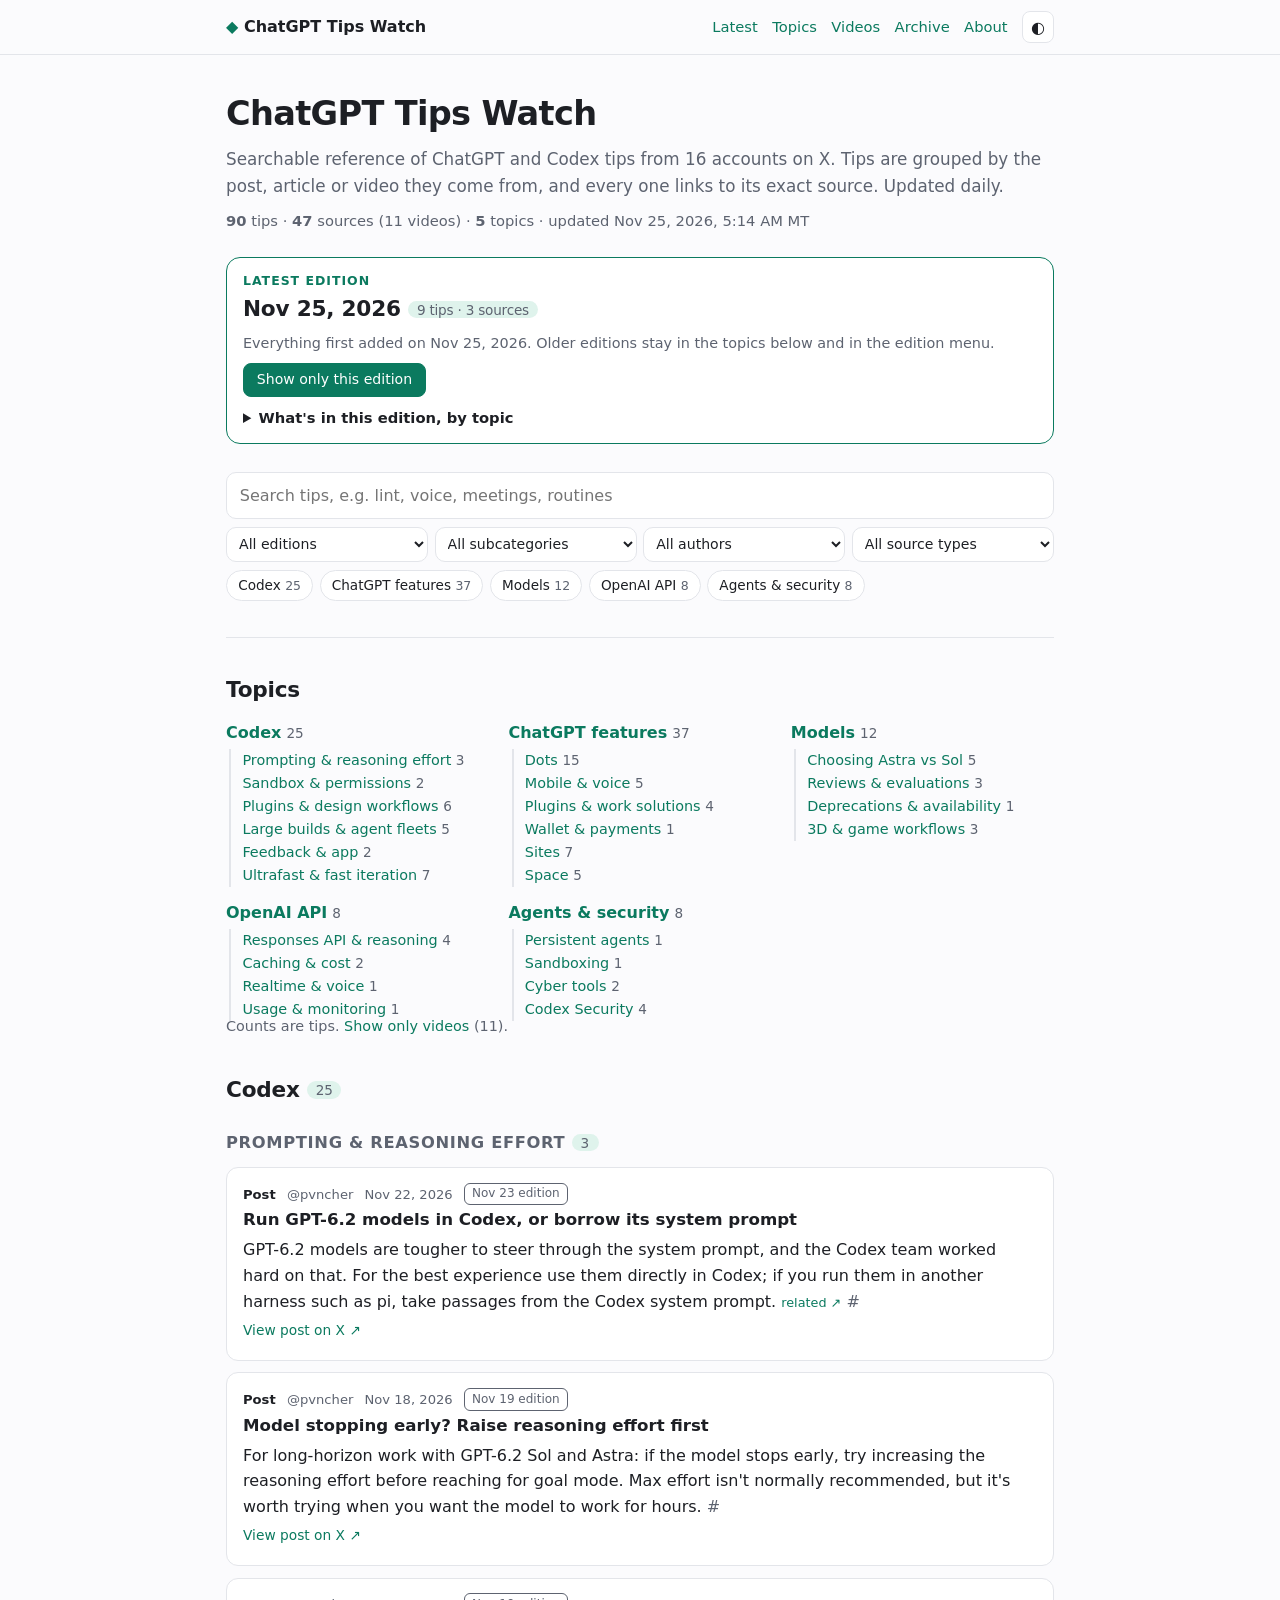
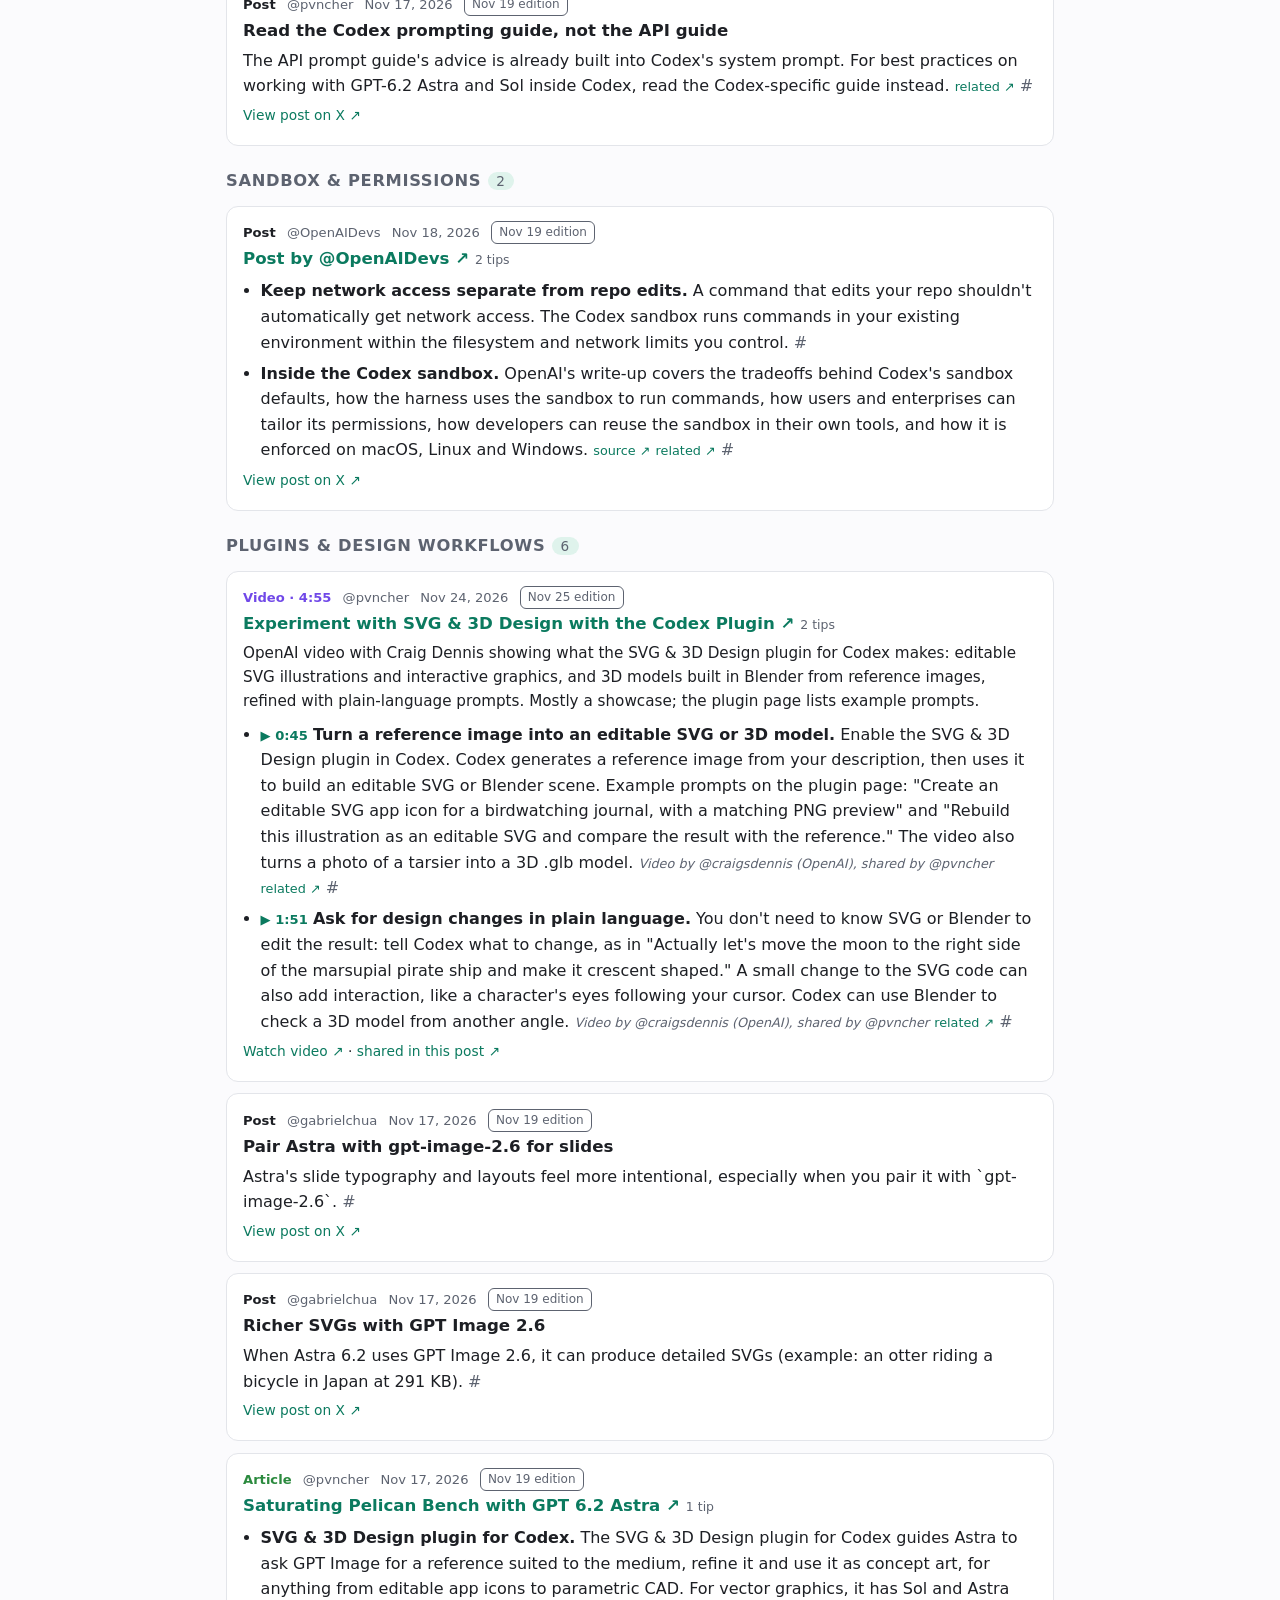
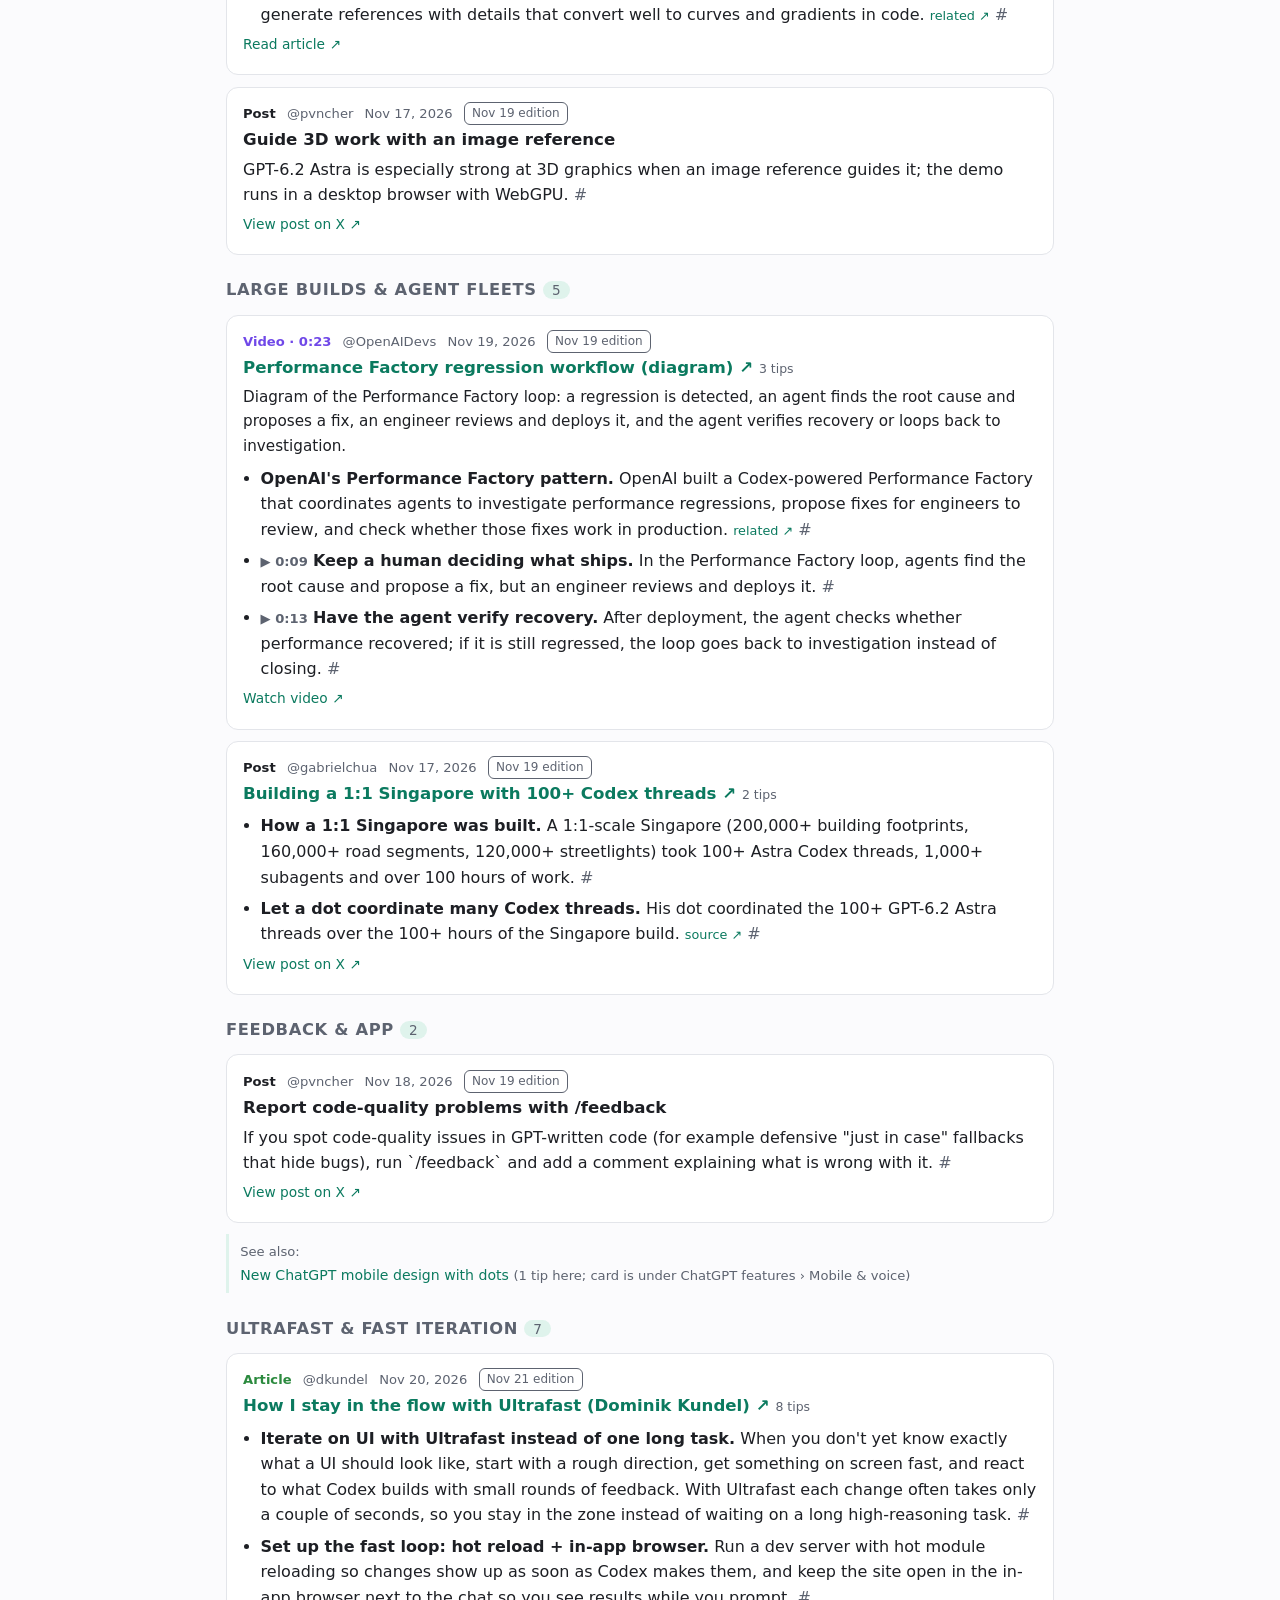
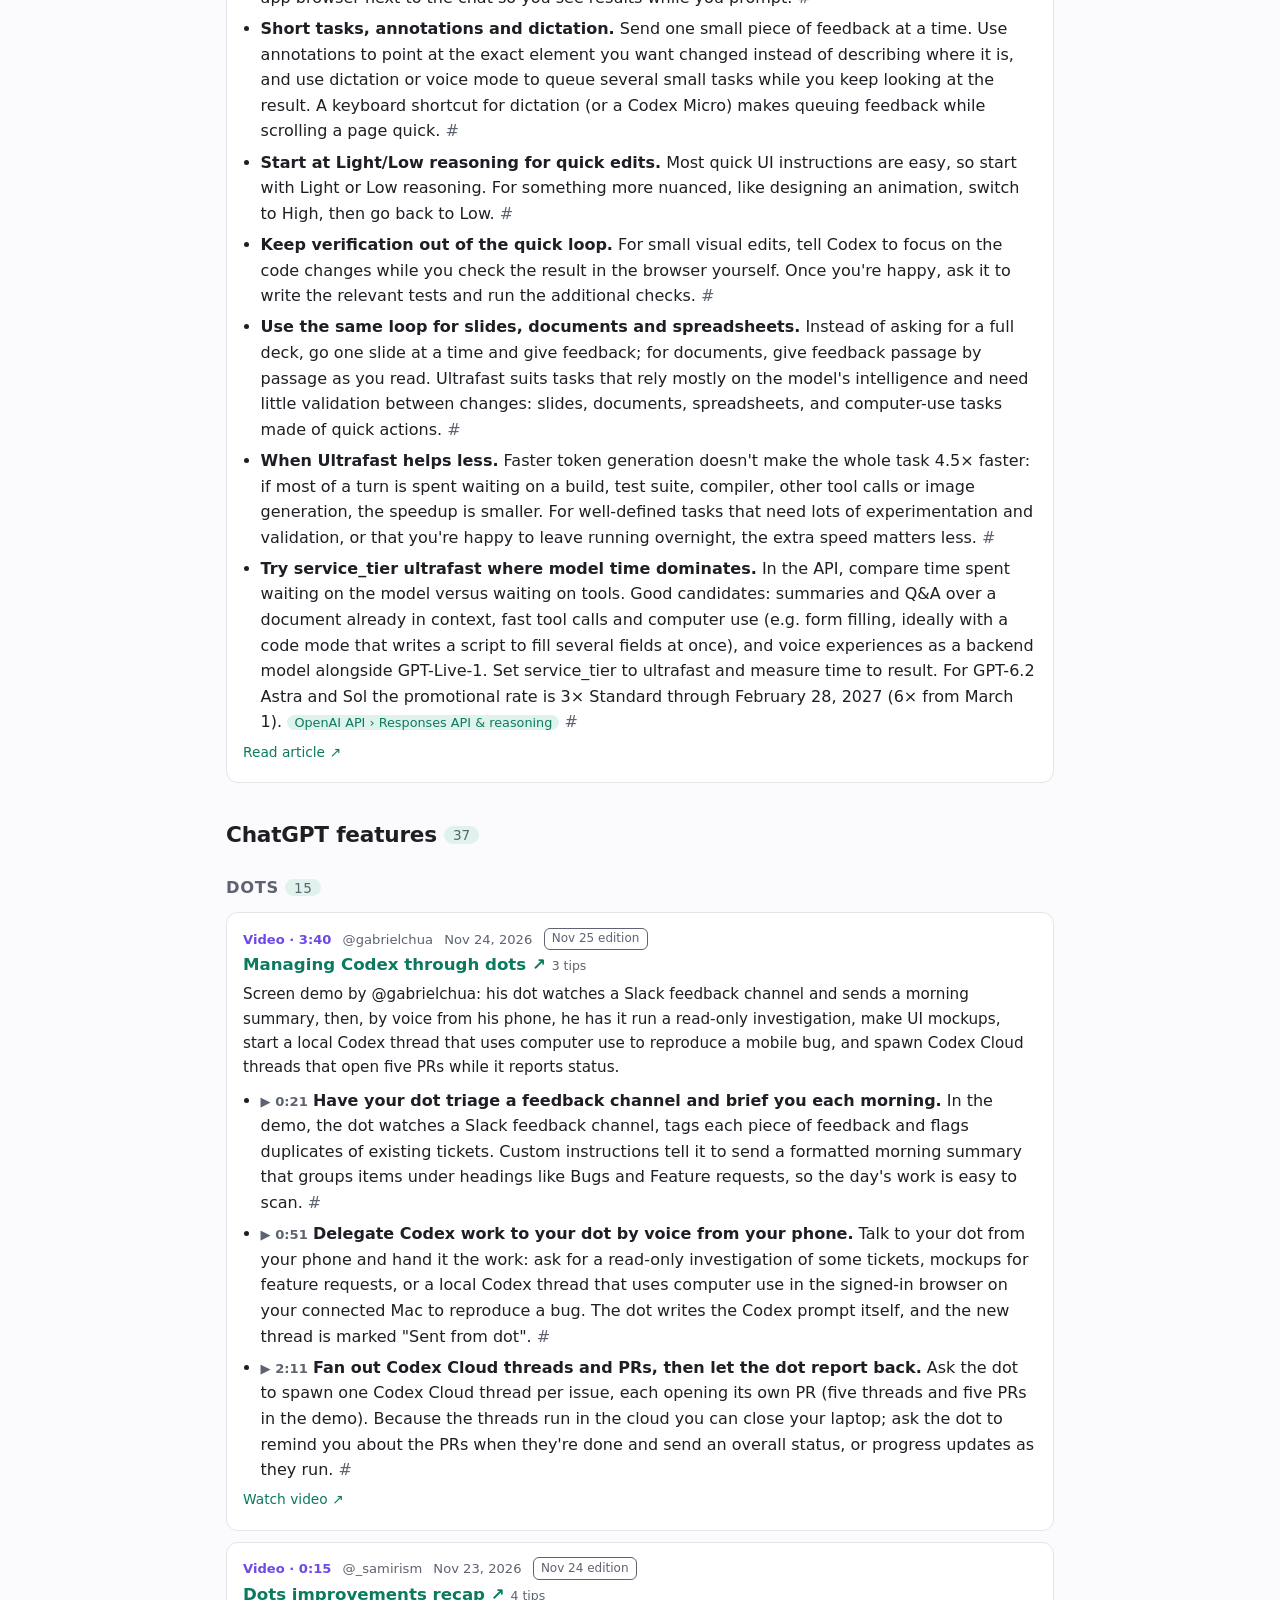
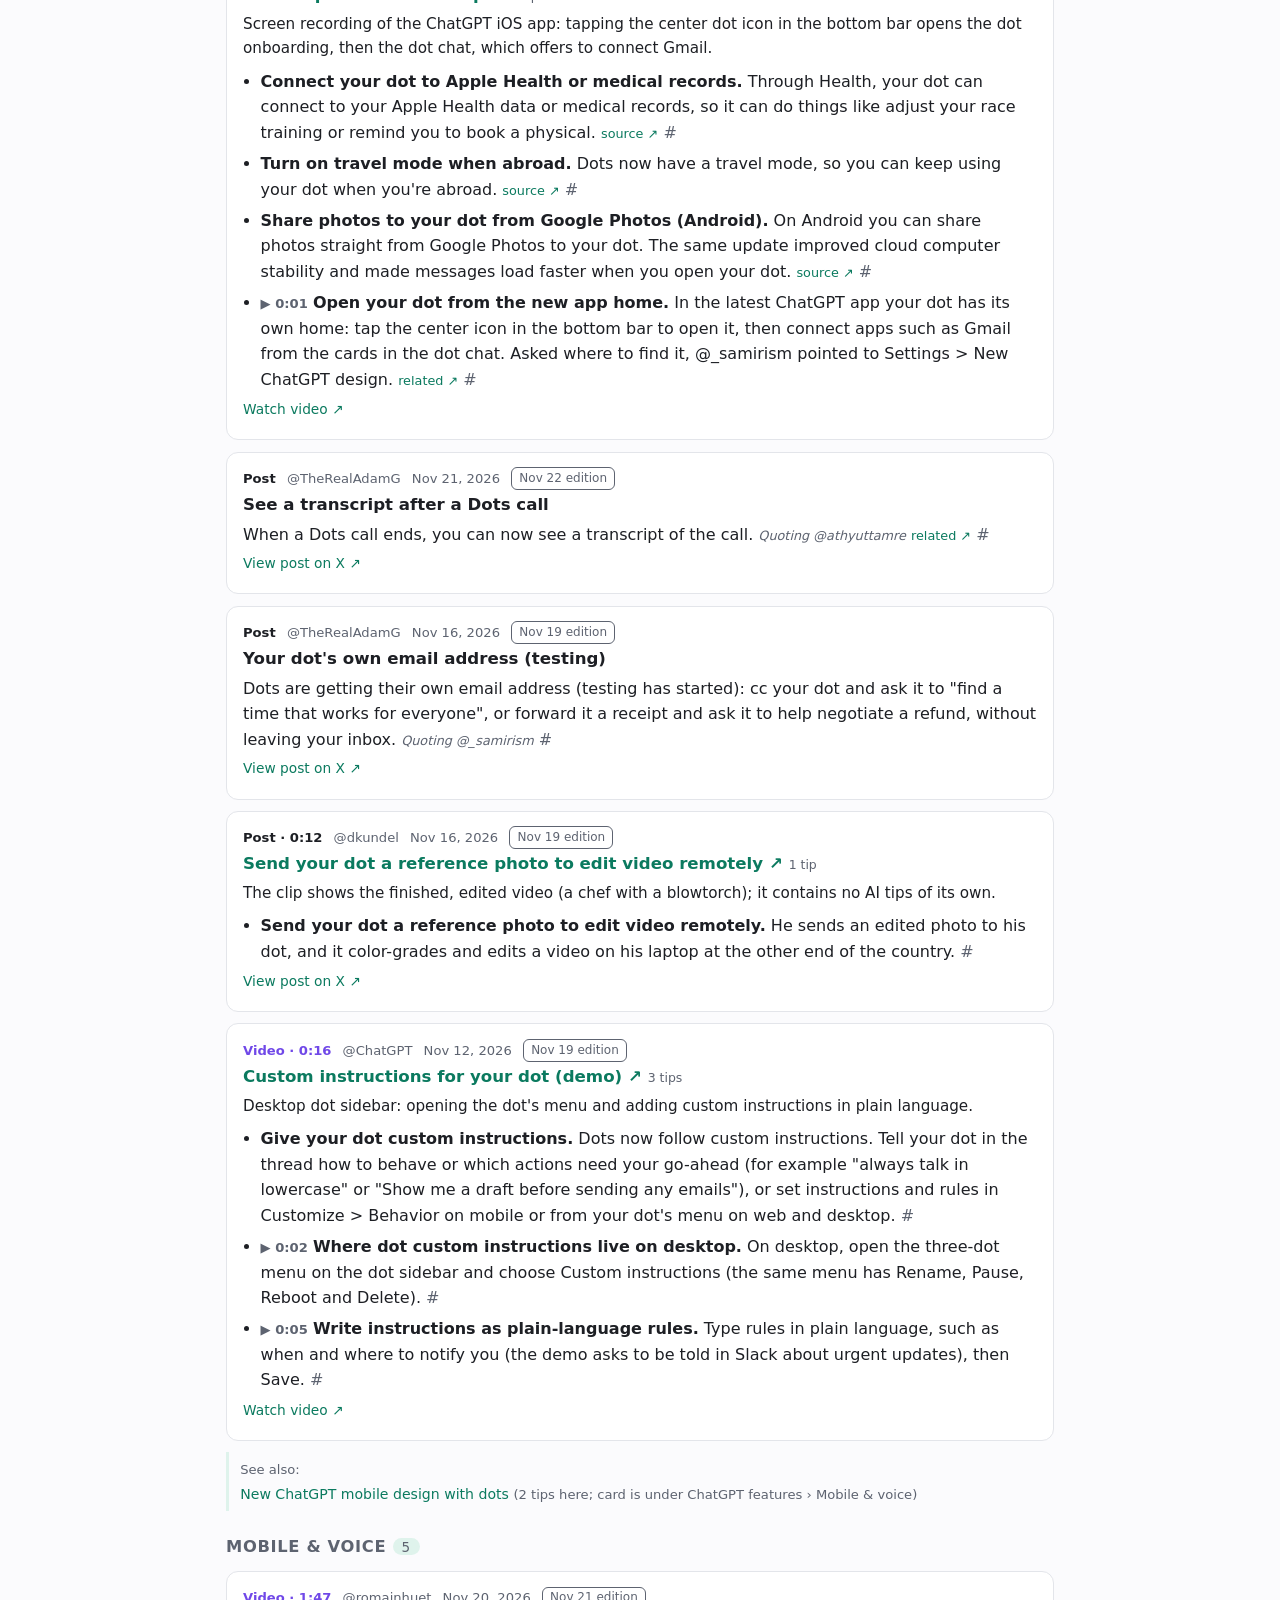
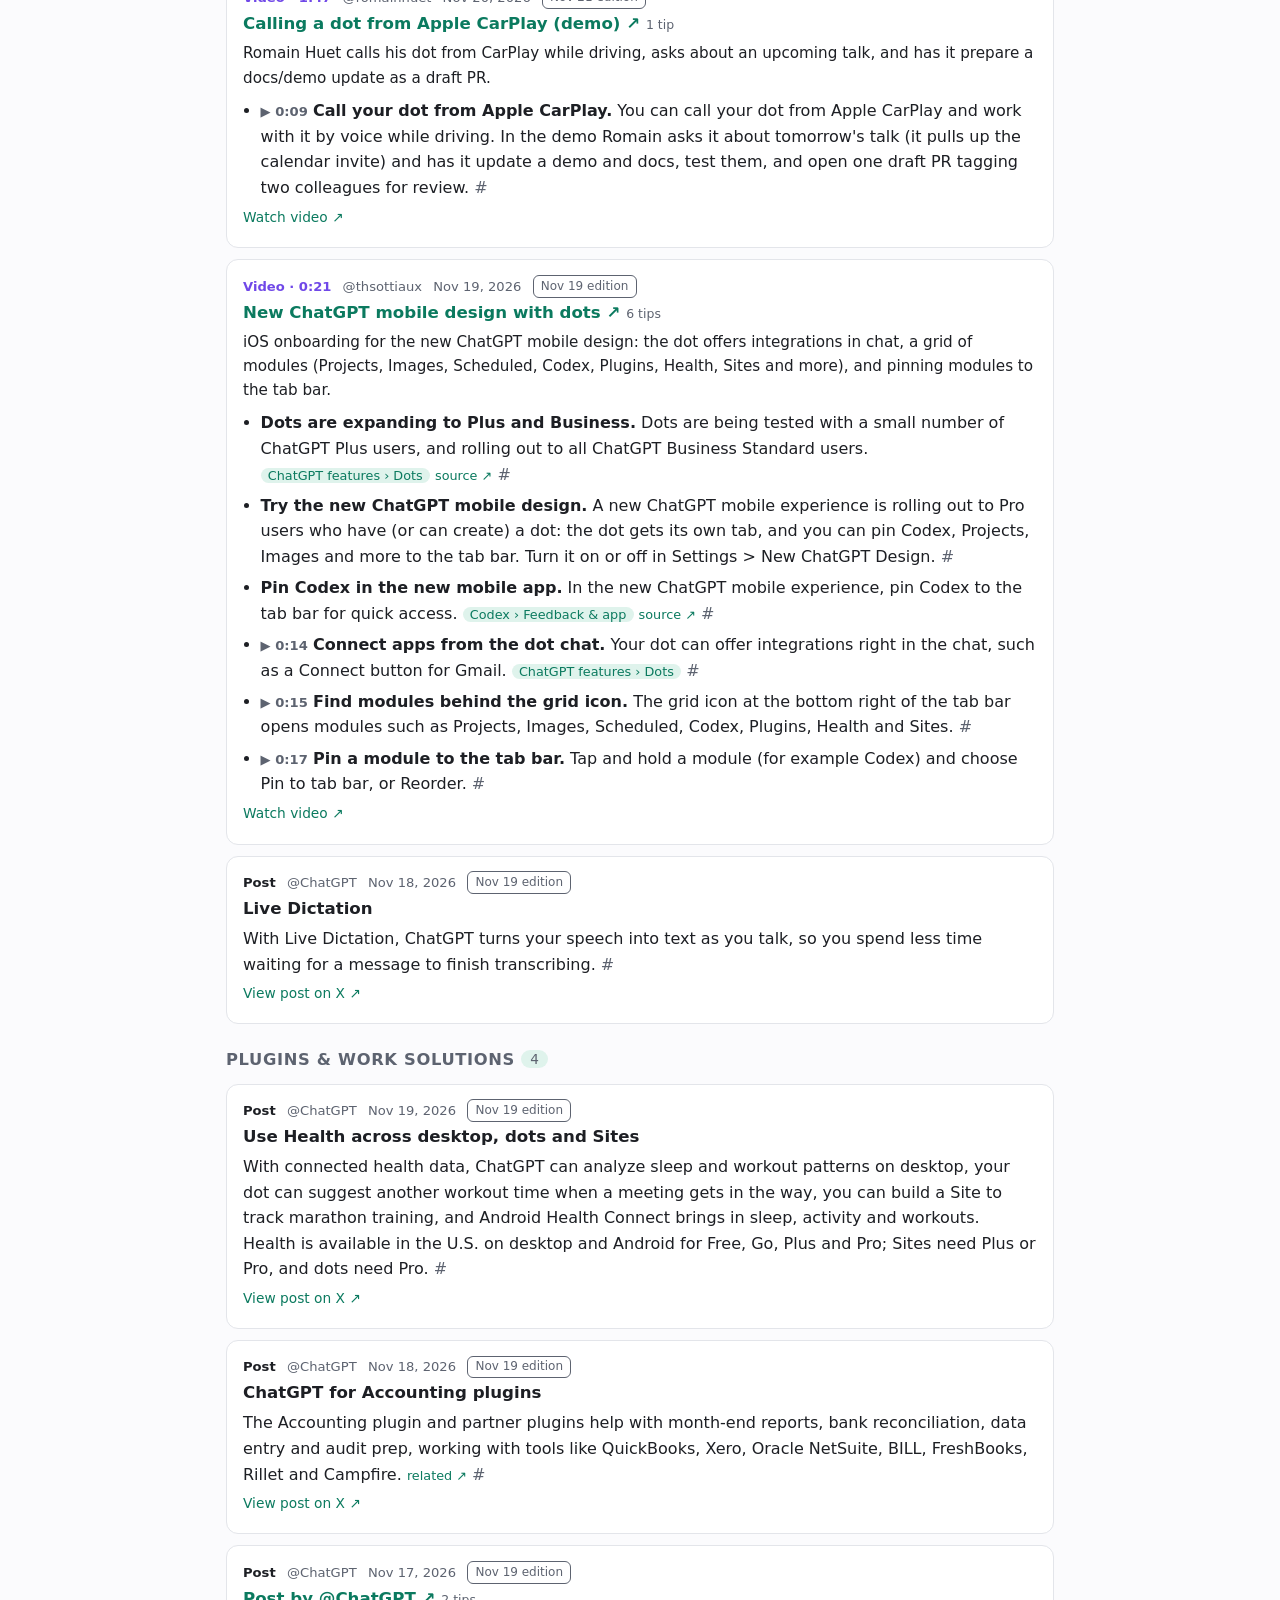
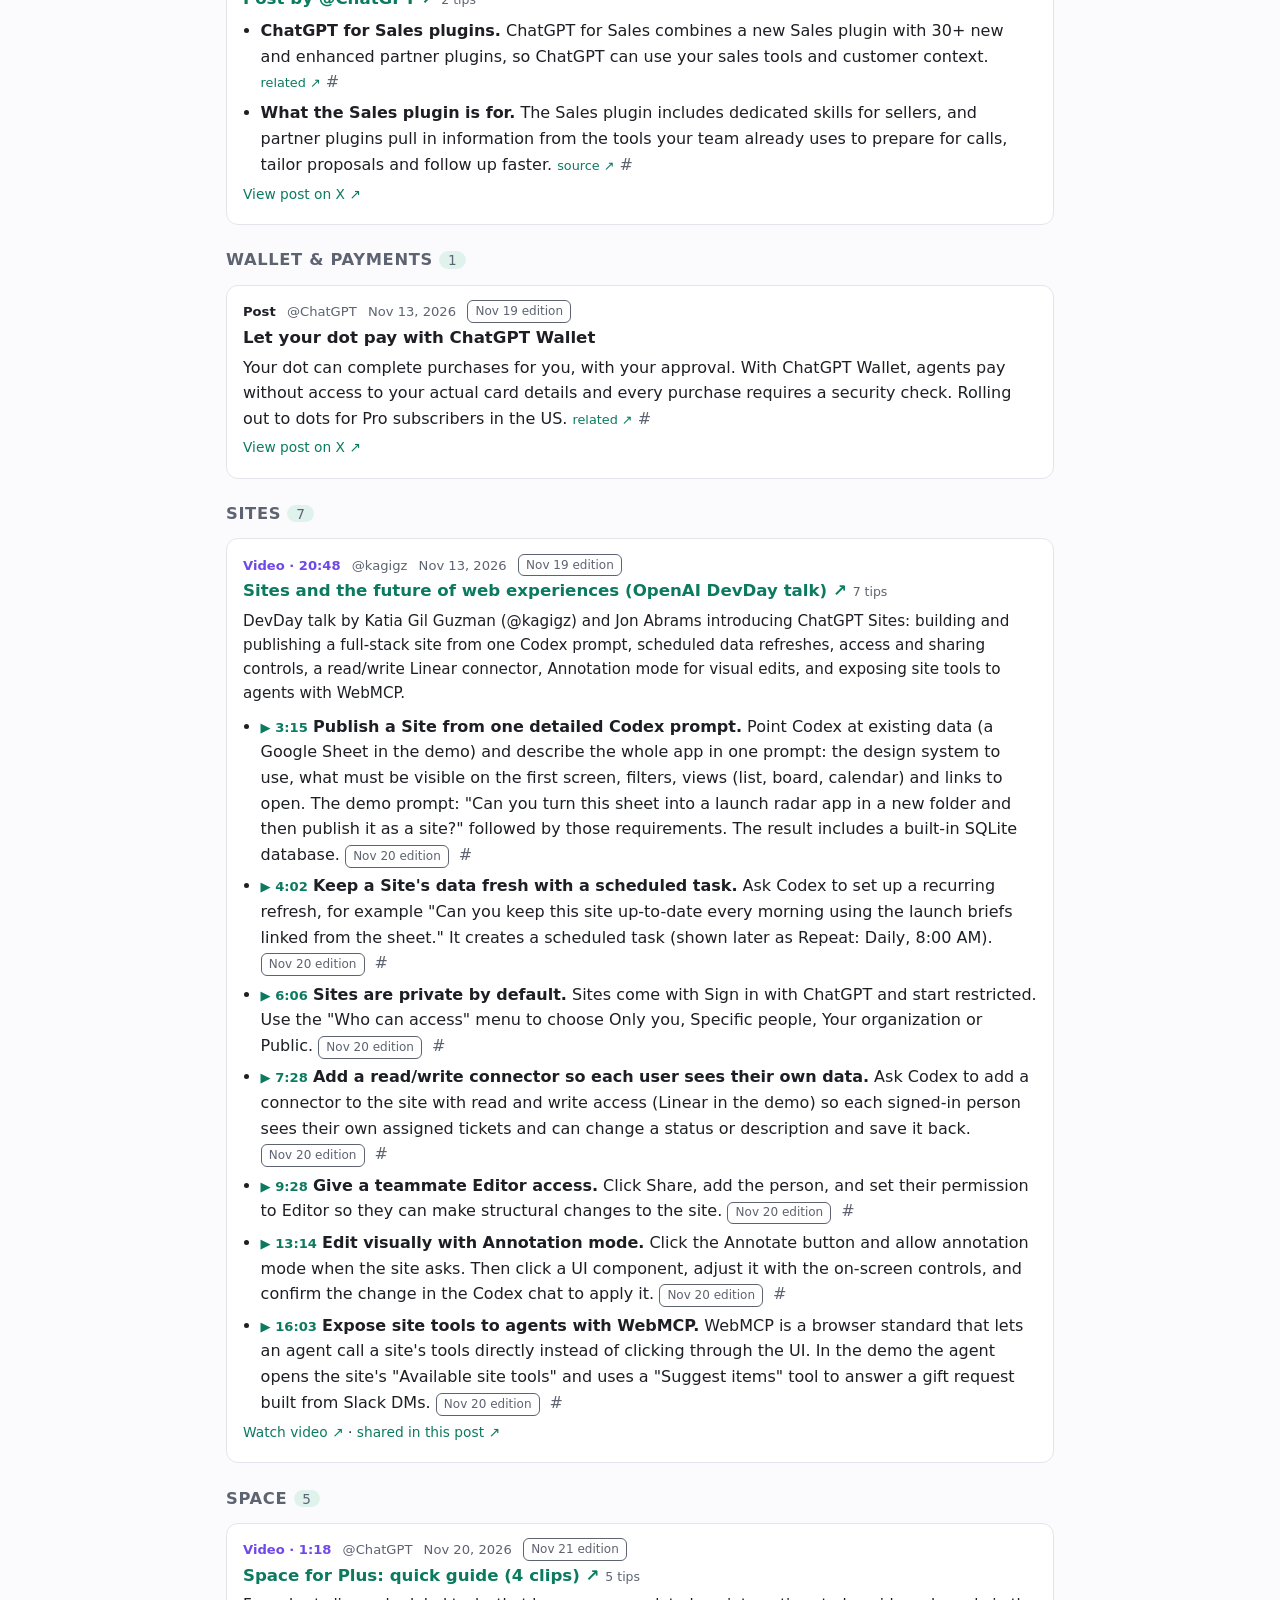
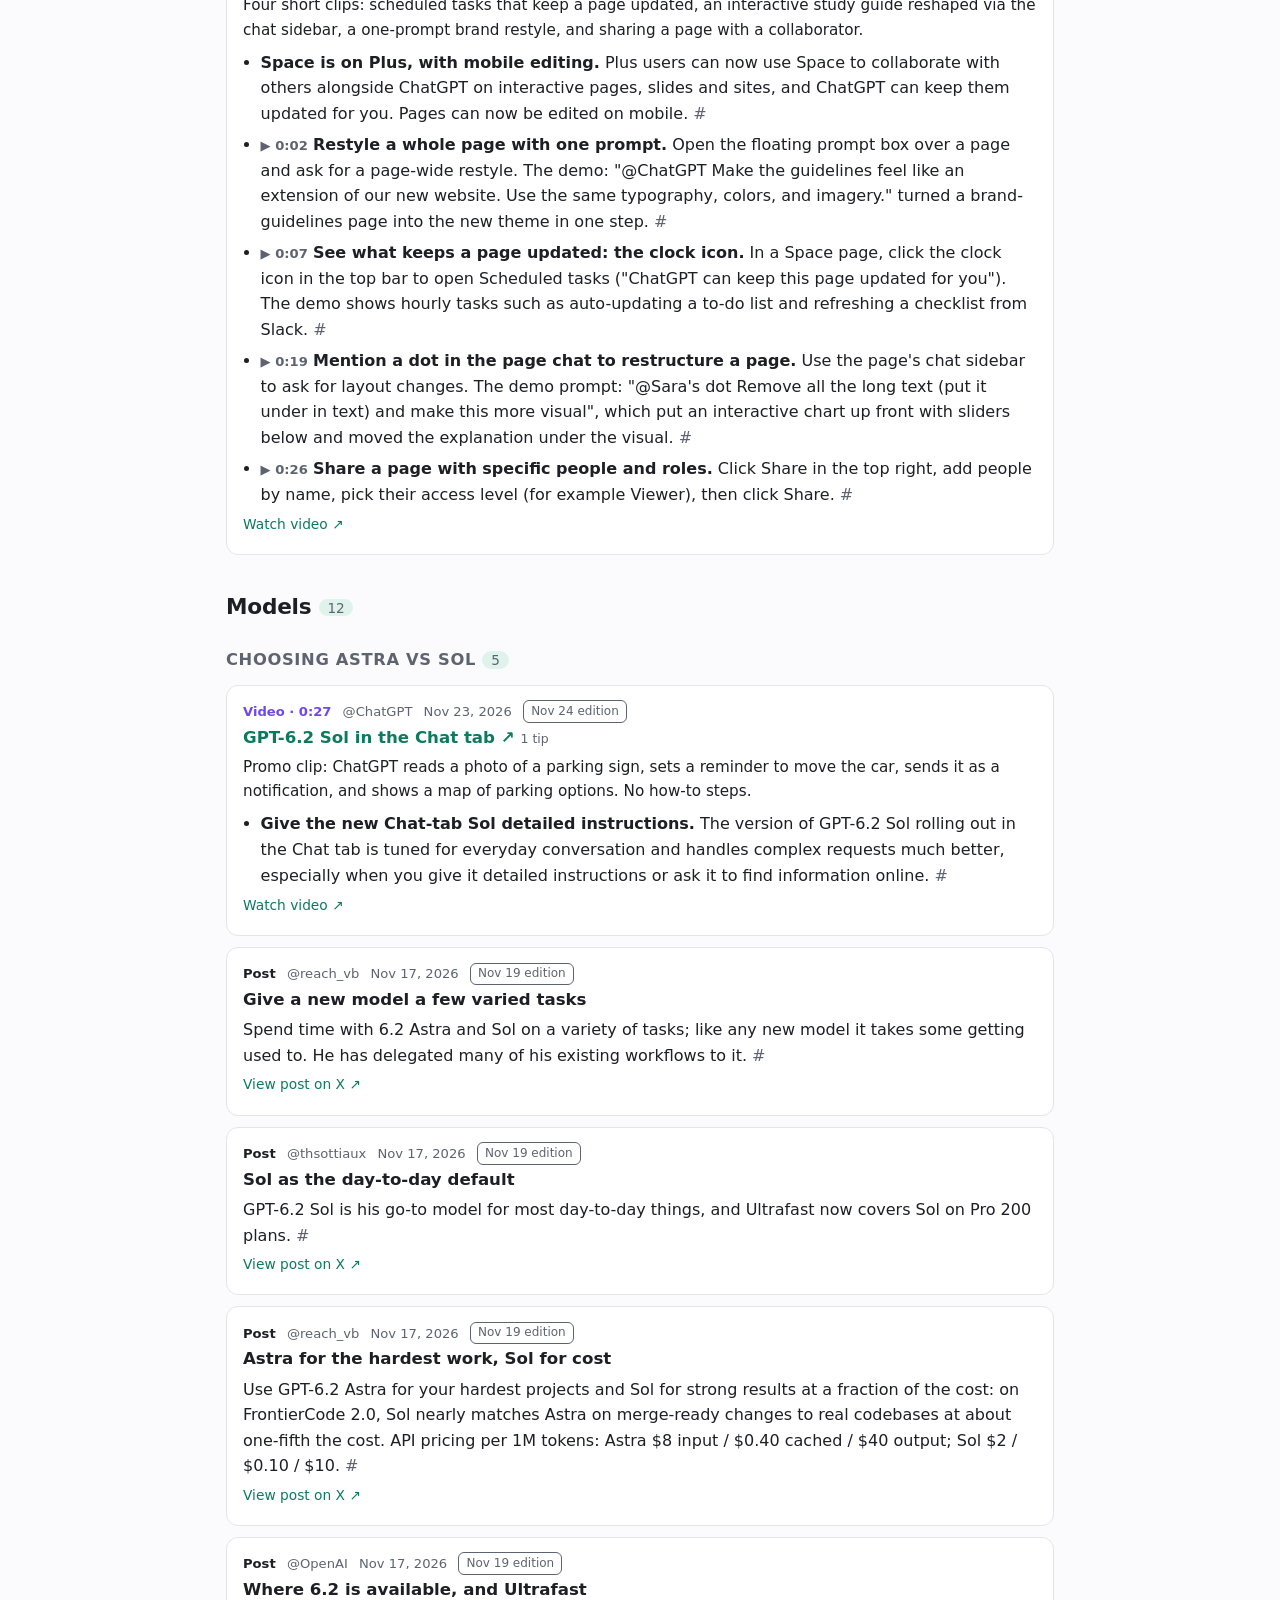
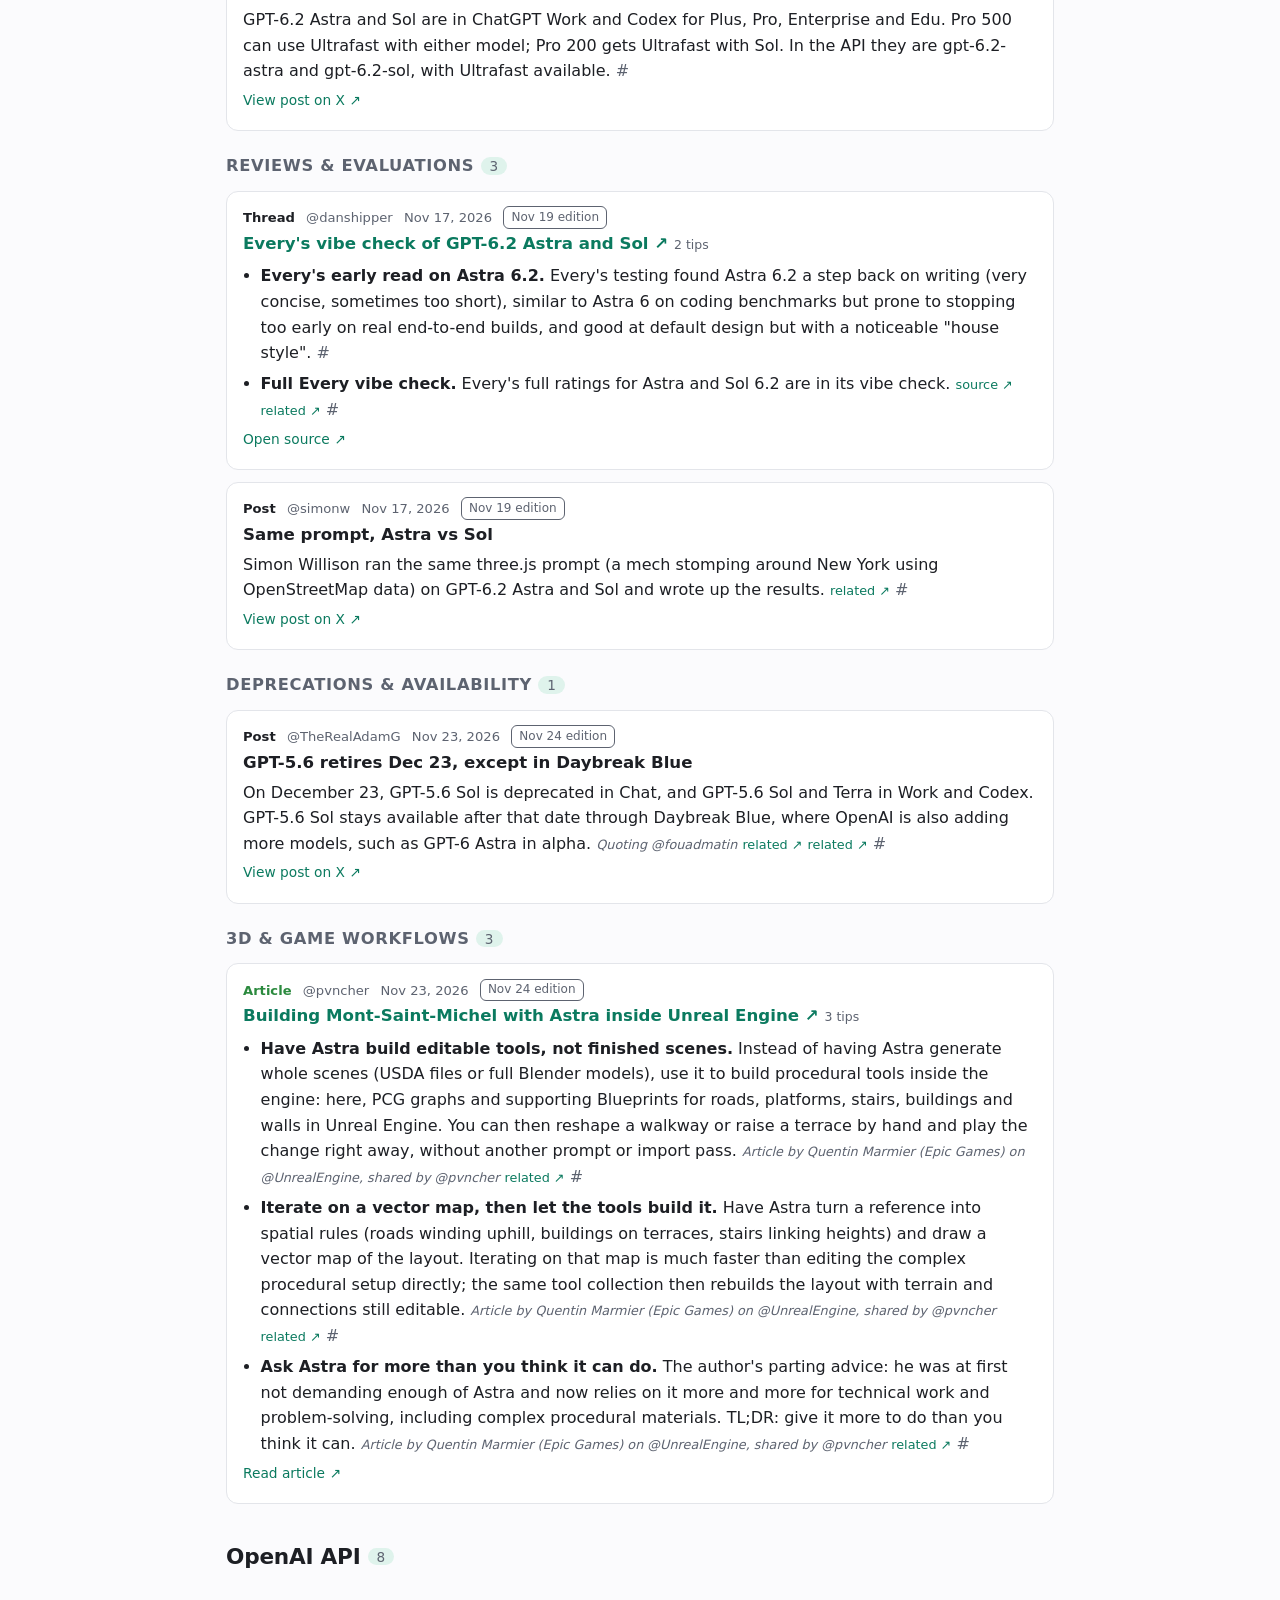
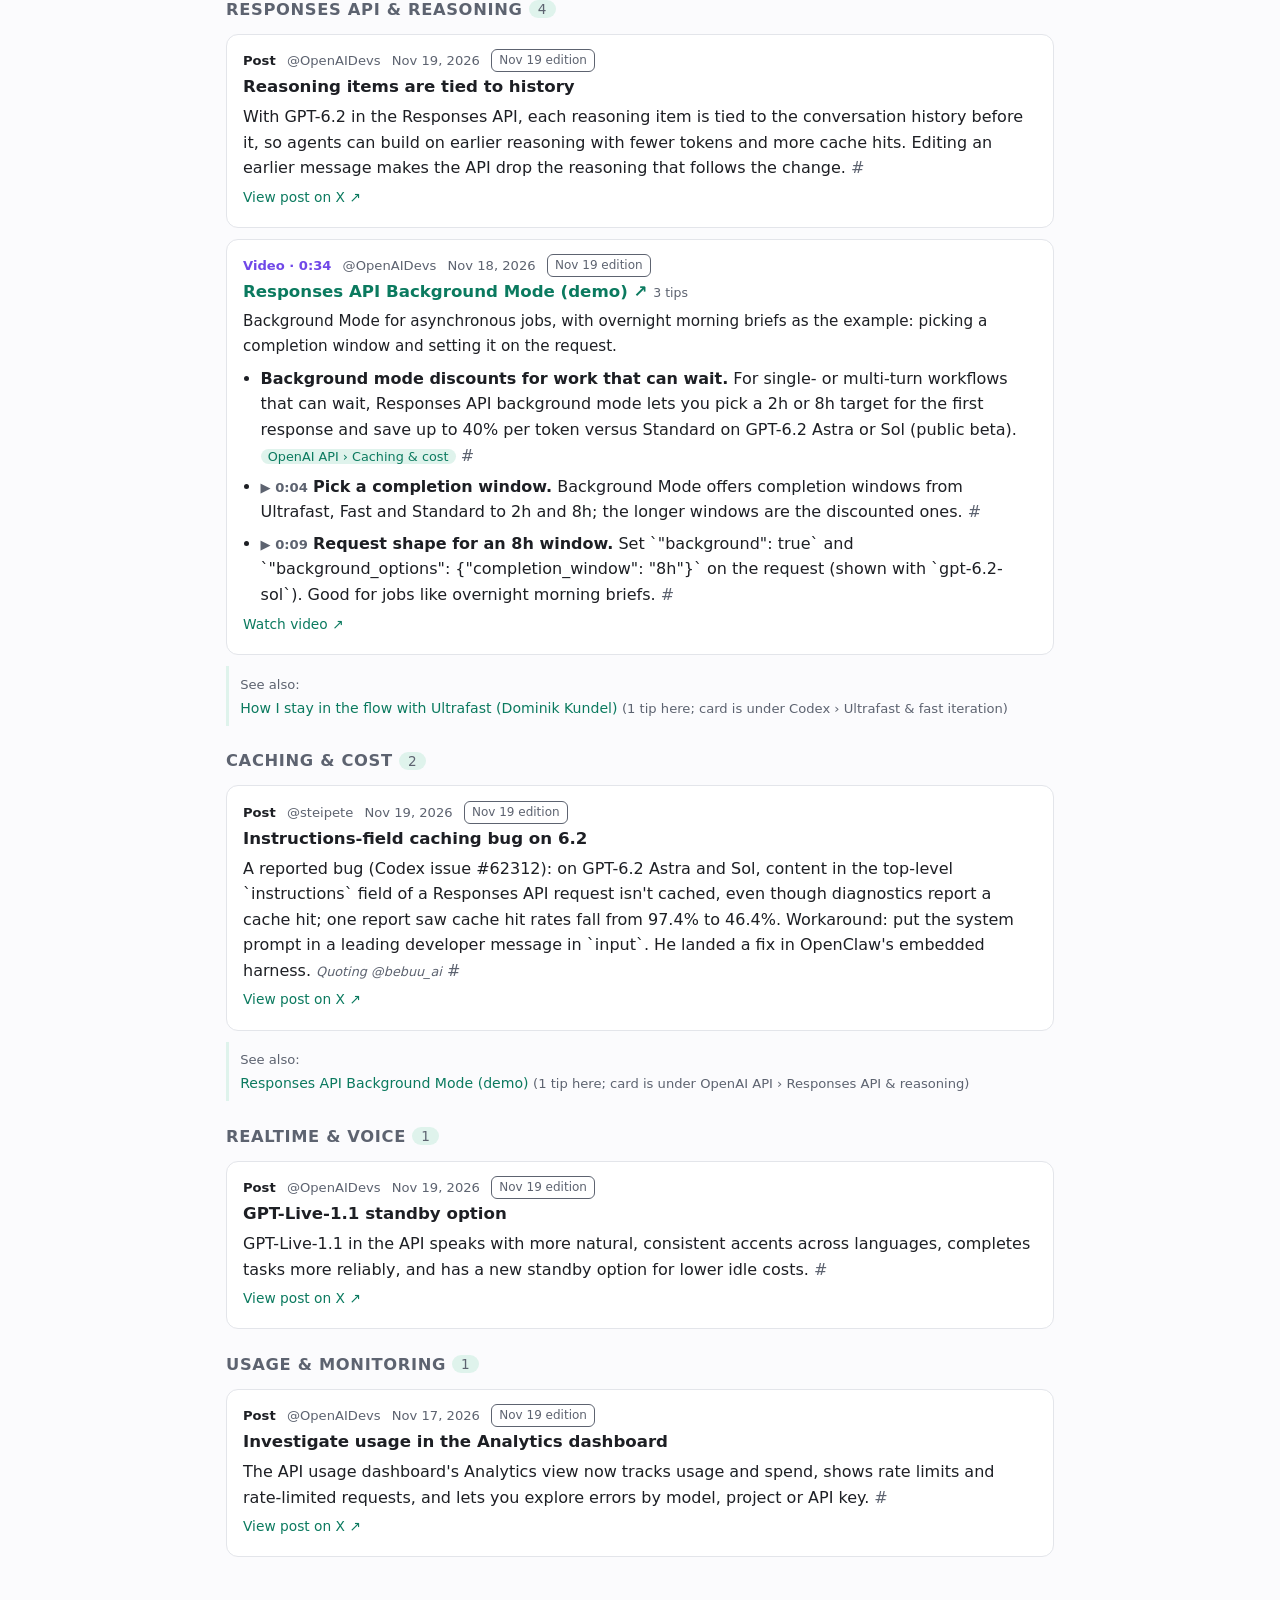
==== commit c78835e9: "Daily update 2026-11-25" ====
--- a/index.html
+++ b/index.html
@@ -4,7 +4,7 @@
 <meta charset="utf-8">
 <meta name="viewport" content="width=device-width, initial-scale=1">
 <title>ChatGPT Tips Watch: Searchable reference of ChatGPT and Codex tips from 16 accounts on X</title>
-<meta name="description" content="81 tips from 44 sources across 5 topics on Codex, ChatGPT features, dots, OpenAI models and the OpenAI API, each linked to its source.">
+<meta name="description" content="90 tips from 47 sources across 5 topics on Codex, ChatGPT features, dots, OpenAI models and the OpenAI API, each linked to its source.">
 <link rel="canonical" href="https://cfmayer.github.io/chatgpt-tips-watch/">
 <meta name="color-scheme" content="light dark">
 <script>(function(){var d=document.documentElement,t=null;try{t=localStorage.getItem('theme')}catch(e){}if(t!=='light'&&t!=='dark'){t=window.matchMedia&&matchMedia('(prefers-color-scheme: dark)').matches?'dark':'light'}d.setAttribute('data-theme',t)})();</script>
@@ -13,7 +13,7 @@
 <link rel="stylesheet" href="assets/site.css?v=15bbc7c3">
 <meta property="og:site_name" content="ChatGPT Tips Watch">
 <meta property="og:title" content="ChatGPT Tips Watch: Searchable reference of ChatGPT and Codex tips from 16 accounts on X">
-<meta property="og:description" content="81 tips from 44 sources across 5 topics on Codex, ChatGPT features, dots, OpenAI models and the OpenAI API, each linked to its source.">
+<meta property="og:description" content="90 tips from 47 sources across 5 topics on Codex, ChatGPT features, dots, OpenAI models and the OpenAI API, each linked to its source.">
 <meta property="og:type" content="website">
 <meta property="og:url" content="https://cfmayer.github.io/chatgpt-tips-watch/">
 </head>
@@ -37,31 +37,31 @@
 <section class="hero">
   <h1>ChatGPT Tips Watch</h1>
   <p class="lede">Searchable reference of ChatGPT and Codex tips from 16 accounts on X. Tips are grouped by the post, article or video they come from, and every one links to its exact source. Updated daily.</p>
-  <p class="stats"><strong>81</strong> tips · <strong>44</strong> sources (9 videos) · <strong>5</strong> topics · updated Nov 24, 2026, 5:05 AM MT</p>
-</section>
-<section class="latest" id="latest" data-edition="2026-11-24">
+  <p class="stats"><strong>90</strong> tips · <strong>47</strong> sources (11 videos) · <strong>5</strong> topics · updated Nov 25, 2026, 5:14 AM MT</p>
+</section>
+<section class="latest" id="latest" data-edition="2026-11-25">
   <p class="kicker">Latest edition</p>
-  <h2>Nov 24, 2026 <span class="count">9 tips · 4 sources</span></h2>
-  <p class="hint">Everything first added on Nov 24, 2026. Older editions stay in the topics below and in the edition menu.</p>
-  <div class="latest-actions"><button type="button" class="btn" id="only-latest" data-edition="2026-11-24">Show only this edition</button></div>
-  <details class="edindex"><summary>What's in this edition, by topic</summary><div class="eitopic"><h3>ChatGPT features</h3><div class="eisub"><h4>Dots</h4><ul><li><a href="#s-x-2124862749247189124">Dots improvements recap</a> <span>4</span></li></ul></div></div><div class="eitopic"><h3>Models</h3><div class="eisub"><h4>Choosing Astra vs Sol</h4><ul><li><a href="#s-x-2124942186425069836">GPT-6.2 Sol in the Chat tab</a></li></ul></div><div class="eisub"><h4>Deprecations &amp; availability</h4><ul><li><a href="#x-2125077725333369038">GPT-5.6 retires Dec 23, except in Daybreak Blue</a></li></ul></div><div class="eisub"><h4>3D &amp; game workflows</h4><ul><li><a href="#s-x-2125039913699615087">Building Mont-Saint-Michel with Astra inside Unreal Engine</a> <span>3</span></li></ul></div></div></details>
+  <h2>Nov 25, 2026 <span class="count">9 tips · 3 sources</span></h2>
+  <p class="hint">Everything first added on Nov 25, 2026. Older editions stay in the topics below and in the edition menu.</p>
+  <div class="latest-actions"><button type="button" class="btn" id="only-latest" data-edition="2026-11-25">Show only this edition</button></div>
+  <details class="edindex"><summary>What's in this edition, by topic</summary><div class="eitopic"><h3>Codex</h3><div class="eisub"><h4>Plugins &amp; design workflows</h4><ul><li><a href="#s-yt-1u0hTd86_HU">Experiment with SVG &amp; 3D Design with the Codex Plugin</a> <span>2</span></li></ul></div></div><div class="eitopic"><h3>ChatGPT features</h3><div class="eisub"><h4>Dots</h4><ul><li><a href="#s-x-2125476177062355115">Managing Codex through dots</a> <span>3</span></li></ul></div></div><div class="eitopic"><h3>Agents &amp; security</h3><div class="eisub"><h4>Codex Security</h4><ul><li><a href="#s-x-2125452649164423375">Building security review into your SDLC with Codex Security</a> <span>4</span></li></ul></div></div></details>
 </section>
 <div class="controls" role="search">
   <label class="sr" for="q">Search tips</label>
   <input id="q" type="search" placeholder="Search tips, e.g. lint, voice, meetings, routines" autocomplete="off">
   <div class="selects">
-    <label class="sr" for="edition">Edition</label><select id="edition"><option value="">All editions</option><option value="2026-11-24">Nov 24, 2026 (latest) · 9 tips</option><option value="2026-11-23">Nov 23, 2026 · 1 tips</option><option value="2026-11-22">Nov 22, 2026 · 1 tips</option><option value="2026-11-21">Nov 21, 2026 · 15 tips</option><option value="2026-11-20">Nov 20, 2026 · 7 tips</option><option value="2026-11-19">Nov 19, 2026 · 48 tips</option></select>
-    <label class="sr" for="subcat">Subcategory</label><select id="subcat"><option value="">All subcategories</option><optgroup label="Codex"><option value="Codex|Prompting &amp; reasoning effort">Prompting &amp; reasoning effort (3)</option><option value="Codex|Sandbox &amp; permissions">Sandbox &amp; permissions (2)</option><option value="Codex|Plugins &amp; design workflows">Plugins &amp; design workflows (4)</option><option value="Codex|Large builds &amp; agent fleets">Large builds &amp; agent fleets (5)</option><option value="Codex|Feedback &amp; app">Feedback &amp; app (2)</option><option value="Codex|Ultrafast &amp; fast iteration">Ultrafast &amp; fast iteration (7)</option></optgroup><optgroup label="ChatGPT features"><option value="ChatGPT features|Dots">Dots (12)</option><option value="ChatGPT features|Mobile &amp; voice">Mobile &amp; voice (5)</option><option value="ChatGPT features|Plugins &amp; work solutions">Plugins &amp; work solutions (4)</option><option value="ChatGPT features|Wallet &amp; payments">Wallet &amp; payments (1)</option><option value="ChatGPT features|Sites">Sites (7)</option><option value="ChatGPT features|Space">Space (5)</option></optgroup><optgroup label="Models"><option value="Models|Choosing Astra vs Sol">Choosing Astra vs Sol (5)</option><option value="Models|Reviews &amp; evaluations">Reviews &amp; evaluations (3)</option><option value="Models|Deprecations &amp; availability">Deprecations &amp; availability (1)</option><option value="Models|3D &amp; game workflows">3D &amp; game workflows (3)</option></optgroup><optgroup label="OpenAI API"><option value="OpenAI API|Responses API &amp; reasoning">Responses API &amp; reasoning (4)</option><option value="OpenAI API|Caching &amp; cost">Caching &amp; cost (2)</option><option value="OpenAI API|Realtime &amp; voice">Realtime &amp; voice (1)</option><option value="OpenAI API|Usage &amp; monitoring">Usage &amp; monitoring (1)</option></optgroup><optgroup label="Agents &amp; security"><option value="Agents &amp; security|Persistent agents">Persistent agents (1)</option><option value="Agents &amp; security|Sandboxing">Sandboxing (1)</option><option value="Agents &amp; security|Cyber tools">Cyber tools (2)</option></optgroup></select>
+    <label class="sr" for="edition">Edition</label><select id="edition"><option value="">All editions</option><option value="2026-11-25">Nov 25, 2026 (latest) · 9 tips</option><option value="2026-11-24">Nov 24, 2026 · 9 tips</option><option value="2026-11-23">Nov 23, 2026 · 1 tips</option><option value="2026-11-22">Nov 22, 2026 · 1 tips</option><option value="2026-11-21">Nov 21, 2026 · 15 tips</option><option value="2026-11-20">Nov 20, 2026 · 7 tips</option><option value="2026-11-19">Nov 19, 2026 · 48 tips</option></select>
+    <label class="sr" for="subcat">Subcategory</label><select id="subcat"><option value="">All subcategories</option><optgroup label="Codex"><option value="Codex|Prompting &amp; reasoning effort">Prompting &amp; reasoning effort (3)</option><option value="Codex|Sandbox &amp; permissions">Sandbox &amp; permissions (2)</option><option value="Codex|Plugins &amp; design workflows">Plugins &amp; design workflows (6)</option><option value="Codex|Large builds &amp; agent fleets">Large builds &amp; agent fleets (5)</option><option value="Codex|Feedback &amp; app">Feedback &amp; app (2)</option><option value="Codex|Ultrafast &amp; fast iteration">Ultrafast &amp; fast iteration (7)</option></optgroup><optgroup label="ChatGPT features"><option value="ChatGPT features|Dots">Dots (15)</option><option value="ChatGPT features|Mobile &amp; voice">Mobile &amp; voice (5)</option><option value="ChatGPT features|Plugins &amp; work solutions">Plugins &amp; work solutions (4)</option><option value="ChatGPT features|Wallet &amp; payments">Wallet &amp; payments (1)</option><option value="ChatGPT features|Sites">Sites (7)</option><option value="ChatGPT features|Space">Space (5)</option></optgroup><optgroup label="Models"><option value="Models|Choosing Astra vs Sol">Choosing Astra vs Sol (5)</option><option value="Models|Reviews &amp; evaluations">Reviews &amp; evaluations (3)</option><option value="Models|Deprecations &amp; availability">Deprecations &amp; availability (1)</option><option value="Models|3D &amp; game workflows">3D &amp; game workflows (3)</option></optgroup><optgroup label="OpenAI API"><option value="OpenAI API|Responses API &amp; reasoning">Responses API &amp; reasoning (4)</option><option value="OpenAI API|Caching &amp; cost">Caching &amp; cost (2)</option><option value="OpenAI API|Realtime &amp; voice">Realtime &amp; voice (1)</option><option value="OpenAI API|Usage &amp; monitoring">Usage &amp; monitoring (1)</option></optgroup><optgroup label="Agents &amp; security"><option value="Agents &amp; security|Persistent agents">Persistent agents (1)</option><option value="Agents &amp; security|Sandboxing">Sandboxing (1)</option><option value="Agents &amp; security|Cyber tools">Cyber tools (2)</option><option value="Agents &amp; security|Codex Security">Codex Security (4)</option></optgroup></select>
     <label class="sr" for="author">Author</label><select id="author"><option value="">All authors</option><option value="_samirism">@_samirism</option><option value="ChatGPT">@ChatGPT</option><option value="danshipper">@danshipper</option><option value="dkundel">@dkundel</option><option value="gabrielchua">@gabrielchua</option><option value="kagigz">@kagigz</option><option value="kevins8">@kevins8</option><option value="OpenAI">@OpenAI</option><option value="OpenAIDevs">@OpenAIDevs</option><option value="pvncher">@pvncher</option><option value="reach_vb">@reach_vb</option><option value="romainhuet">@romainhuet</option><option value="simonw">@simonw</option><option value="steipete">@steipete</option><option value="TheRealAdamG">@TheRealAdamG</option><option value="thsottiaux">@thsottiaux</option></select>
-    <label class="sr" for="type">Source type</label><select id="type"><option value="">All source types</option><option value="post">Posts (31)</option><option value="article">Articles (3)</option><option value="video">Videos (9)</option><option value="thread">Threads (1)</option></select>
+    <label class="sr" for="type">Source type</label><select id="type"><option value="">All source types</option><option value="post">Posts (31)</option><option value="article">Articles (4)</option><option value="video">Videos (11)</option><option value="thread">Threads (1)</option></select>
   </div>
-  <div class="chips" aria-label="Filter by topic"><button type="button" class="chip" data-topic="Codex" aria-pressed="false">Codex <span>23</span></button><button type="button" class="chip" data-topic="ChatGPT features" aria-pressed="false">ChatGPT features <span>34</span></button><button type="button" class="chip" data-topic="Models" aria-pressed="false">Models <span>12</span></button><button type="button" class="chip" data-topic="OpenAI API" aria-pressed="false">OpenAI API <span>8</span></button><button type="button" class="chip" data-topic="Agents &amp; security" aria-pressed="false">Agents &amp; security <span>4</span></button></div>
+  <div class="chips" aria-label="Filter by topic"><button type="button" class="chip" data-topic="Codex" aria-pressed="false">Codex <span>25</span></button><button type="button" class="chip" data-topic="ChatGPT features" aria-pressed="false">ChatGPT features <span>37</span></button><button type="button" class="chip" data-topic="Models" aria-pressed="false">Models <span>12</span></button><button type="button" class="chip" data-topic="OpenAI API" aria-pressed="false">OpenAI API <span>8</span></button><button type="button" class="chip" data-topic="Agents &amp; security" aria-pressed="false">Agents &amp; security <span>8</span></button></div>
   <p id="status" class="status" aria-live="polite"></p>
 </div>
-<nav class="toc" id="topics" aria-label="Topics"><h2>Topics</h2><ul class="tocl"><li><a class="tt" href="#t-codex">Codex</a> <span>23</span><ul><li><a href="#sc-codex-prompting-reasoning-effort">Prompting &amp; reasoning effort</a> <span>3</span></li><li><a href="#sc-codex-sandbox-permissions">Sandbox &amp; permissions</a> <span>2</span></li><li><a href="#sc-codex-plugins-design-workflows">Plugins &amp; design workflows</a> <span>4</span></li><li><a href="#sc-codex-large-builds-agent-fleets">Large builds &amp; agent fleets</a> <span>5</span></li><li><a href="#sc-codex-feedback-app">Feedback &amp; app</a> <span>2</span></li><li><a href="#sc-codex-ultrafast-fast-iteration">Ultrafast &amp; fast iteration</a> <span>7</span></li></ul></li><li><a class="tt" href="#t-chatgpt-features">ChatGPT features</a> <span>34</span><ul><li><a href="#sc-chatgpt-features-dots">Dots</a> <span>12</span></li><li><a href="#sc-chatgpt-features-mobile-voice">Mobile &amp; voice</a> <span>5</span></li><li><a href="#sc-chatgpt-features-plugins-work-solutions">Plugins &amp; work solutions</a> <span>4</span></li><li><a href="#sc-chatgpt-features-wallet-payments">Wallet &amp; payments</a> <span>1</span></li><li><a href="#sc-chatgpt-features-sites">Sites</a> <span>7</span></li><li><a href="#sc-chatgpt-features-space">Space</a> <span>5</span></li></ul></li><li><a class="tt" href="#t-models">Models</a> <span>12</span><ul><li><a href="#sc-models-choosing-astra-vs-sol">Choosing Astra vs Sol</a> <span>5</span></li><li><a href="#sc-models-reviews-evaluations">Reviews &amp; evaluations</a> <span>3</span></li><li><a href="#sc-models-deprecations-availability">Deprecations &amp; availability</a> <span>1</span></li><li><a href="#sc-models-3d-game-workflows">3D &amp; game workflows</a> <span>3</span></li></ul></li><li><a class="tt" href="#t-openai-api">OpenAI API</a> <span>8</span><ul><li><a href="#sc-openai-api-responses-api-reasoning">Responses API &amp; reasoning</a> <span>4</span></li><li><a href="#sc-openai-api-caching-cost">Caching &amp; cost</a> <span>2</span></li><li><a href="#sc-openai-api-realtime-voice">Realtime &amp; voice</a> <span>1</span></li><li><a href="#sc-openai-api-usage-monitoring">Usage &amp; monitoring</a> <span>1</span></li></ul></li><li><a class="tt" href="#t-agents-security">Agents &amp; security</a> <span>4</span><ul><li><a href="#sc-agents-security-persistent-agents">Persistent agents</a> <span>1</span></li><li><a href="#sc-agents-security-sandboxing">Sandboxing</a> <span>1</span></li><li><a href="#sc-agents-security-cyber-tools">Cyber tools</a> <span>2</span></li></ul></li></ul>
-<p class="hint">Counts are tips. <a href="?type=video#topics">Show only videos</a> (9).</p></nav>
+<nav class="toc" id="topics" aria-label="Topics"><h2>Topics</h2><ul class="tocl"><li><a class="tt" href="#t-codex">Codex</a> <span>25</span><ul><li><a href="#sc-codex-prompting-reasoning-effort">Prompting &amp; reasoning effort</a> <span>3</span></li><li><a href="#sc-codex-sandbox-permissions">Sandbox &amp; permissions</a> <span>2</span></li><li><a href="#sc-codex-plugins-design-workflows">Plugins &amp; design workflows</a> <span>6</span></li><li><a href="#sc-codex-large-builds-agent-fleets">Large builds &amp; agent fleets</a> <span>5</span></li><li><a href="#sc-codex-feedback-app">Feedback &amp; app</a> <span>2</span></li><li><a href="#sc-codex-ultrafast-fast-iteration">Ultrafast &amp; fast iteration</a> <span>7</span></li></ul></li><li><a class="tt" href="#t-chatgpt-features">ChatGPT features</a> <span>37</span><ul><li><a href="#sc-chatgpt-features-dots">Dots</a> <span>15</span></li><li><a href="#sc-chatgpt-features-mobile-voice">Mobile &amp; voice</a> <span>5</span></li><li><a href="#sc-chatgpt-features-plugins-work-solutions">Plugins &amp; work solutions</a> <span>4</span></li><li><a href="#sc-chatgpt-features-wallet-payments">Wallet &amp; payments</a> <span>1</span></li><li><a href="#sc-chatgpt-features-sites">Sites</a> <span>7</span></li><li><a href="#sc-chatgpt-features-space">Space</a> <span>5</span></li></ul></li><li><a class="tt" href="#t-models">Models</a> <span>12</span><ul><li><a href="#sc-models-choosing-astra-vs-sol">Choosing Astra vs Sol</a> <span>5</span></li><li><a href="#sc-models-reviews-evaluations">Reviews &amp; evaluations</a> <span>3</span></li><li><a href="#sc-models-deprecations-availability">Deprecations &amp; availability</a> <span>1</span></li><li><a href="#sc-models-3d-game-workflows">3D &amp; game workflows</a> <span>3</span></li></ul></li><li><a class="tt" href="#t-openai-api">OpenAI API</a> <span>8</span><ul><li><a href="#sc-openai-api-responses-api-reasoning">Responses API &amp; reasoning</a> <span>4</span></li><li><a href="#sc-openai-api-caching-cost">Caching &amp; cost</a> <span>2</span></li><li><a href="#sc-openai-api-realtime-voice">Realtime &amp; voice</a> <span>1</span></li><li><a href="#sc-openai-api-usage-monitoring">Usage &amp; monitoring</a> <span>1</span></li></ul></li><li><a class="tt" href="#t-agents-security">Agents &amp; security</a> <span>8</span><ul><li><a href="#sc-agents-security-persistent-agents">Persistent agents</a> <span>1</span></li><li><a href="#sc-agents-security-sandboxing">Sandboxing</a> <span>1</span></li><li><a href="#sc-agents-security-cyber-tools">Cyber tools</a> <span>2</span></li><li><a href="#sc-agents-security-codex-security">Codex Security</a> <span>4</span></li></ul></li></ul>
+<p class="hint">Counts are tips. <a href="?type=video#topics">Show only videos</a> (11).</p></nav>
 <div id="browse">
-<section class="topic" id="t-codex" data-topic="Codex"><h2>Codex <span class="count">23</span></h2>
+<section class="topic" id="t-codex" data-topic="Codex"><h2>Codex <span class="count">25</span></h2>
 <section class="subcat" id="sc-codex-prompting-reasoning-effort" data-subcat="Codex|Prompting &amp; reasoning effort"><h3 class="sch">Prompting &amp; reasoning effort <span class="count">3</span></h3>
 <article id="s-x-2124488871887134835" class="card compact" data-type="post" data-author="pvncher" data-edition="2026-11-23" data-topic="Codex" data-subcat="Codex|Prompting &amp; reasoning effort" data-head="run gpt-6.2 models in codex, or borrow its system prompt pvncher  post codex prompting &amp; reasoning effort" data-n="1">
 <div class="meta"><span class="type post">Post</span> <span>@pvncher</span> <time datetime="2026-11-22">Nov 22, 2026</time> <span class="badge ed" title="Edition that first added this">Nov 23 edition</span></div>
@@ -96,7 +96,17 @@
 </article>
 
 </section>
-<section class="subcat" id="sc-codex-plugins-design-workflows" data-subcat="Codex|Plugins &amp; design workflows"><h3 class="sch">Plugins &amp; design workflows <span class="count">4</span></h3>
+<section class="subcat" id="sc-codex-plugins-design-workflows" data-subcat="Codex|Plugins &amp; design workflows"><h3 class="sch">Plugins &amp; design workflows <span class="count">6</span></h3>
+<article id="s-yt-1u0hTd86_HU" class="card" data-type="video" data-author="pvncher" data-edition="2026-11-25" data-topic="Codex" data-subcat="Codex|Plugins &amp; design workflows" data-head="experiment with svg &amp; 3d design with the codex plugin pvncher openai video with craig dennis showing what the svg &amp; 3d design plugin for codex makes: editable svg illustrations and interactive graphics, and 3d models built in blender from reference images, refined with plain-language prompts. mostly a showcase; the plugin page lists example prompts. video · 4:55 codex plugins &amp; design workflows" data-n="2">
+<div class="meta"><span class="type video">Video · 4:55</span> <span>@pvncher</span> <time datetime="2026-11-24">Nov 24, 2026</time> <span class="badge ed" title="Edition that first added this">Nov 25 edition</span></div>
+<h3><a href="https://www.youtube.com/watch?v=1u0hTd86_HU" target="_blank" rel="noopener">Experiment with SVG &amp; 3D Design with the Codex Plugin ↗</a> <span class="n">2 tips</span></h3>
+<p class="sum">OpenAI video with Craig Dennis showing what the SVG &amp; 3D Design plugin for Codex makes: editable SVG illustrations and interactive graphics, and 3D models built in Blender from reference images, refined with plain-language prompts. Mostly a showcase; the plugin page lists example prompts.</p>
+<ul class="tips">
+<li class="t" id="yt-1u0hTd86_HU-45" data-topic="Codex" data-subcat="Codex|Plugins &amp; design workflows" data-edition="2026-11-25" data-author="pvncher" data-search="turn a reference image into an editable svg or 3d model enable the svg &amp; 3d design plugin in codex. codex generates a reference image from your description, then uses it to build an editable svg or blender scene. example prompts on the plugin page: &quot;create an editable svg app icon for a birdwatching journal, with a matching png preview&quot; and &quot;rebuild this illustration as an editable svg and compare the result with the reference.&quot; the video also turns a photo of a tarsier into a 3d .glb model. pvncher codex plugins &amp; design workflows codex plugin svg 3d blender video video by @craigsdennis (openai), shared by @pvncher"><a class="ts" href="https://www.youtube.com/watch?v=1u0hTd86_HU&amp;t=45s" target="_blank" rel="noopener" title="Watch from 0:45">▶ 0:45</a> <strong>Turn a reference image into an editable SVG or 3D model.</strong> Enable the SVG &amp; 3D Design plugin in Codex. Codex generates a reference image from your description, then uses it to build an editable SVG or Blender scene. Example prompts on the plugin page: &quot;Create an editable SVG app icon for a birdwatching journal, with a matching PNG preview&quot; and &quot;Rebuild this illustration as an editable SVG and compare the result with the reference.&quot; The video also turns a photo of a tarsier into a 3D .glb model. <span class="credit">Video by @craigsdennis (OpenAI), shared by @pvncher</span> <a class="tsrc" href="https://learn.chatgpt.com/guides/svg-3d-design" target="_blank" rel="noopener">related ↗</a> <a class="perma" href="#yt-1u0hTd86_HU-45" aria-label="Link to this tip">#</a></li>
+<li class="t" id="yt-1u0hTd86_HU-111" data-topic="Codex" data-subcat="Codex|Plugins &amp; design workflows" data-edition="2026-11-25" data-author="pvncher" data-search="ask for design changes in plain language you don&#x27;t need to know svg or blender to edit the result: tell codex what to change, as in &quot;actually let&#x27;s move the moon to the right side of the marsupial pirate ship and make it crescent shaped.&quot; a small change to the svg code can also add interaction, like a character&#x27;s eyes following your cursor. codex can use blender to check a 3d model from another angle. pvncher codex plugins &amp; design workflows codex plugin svg 3d iteration video video by @craigsdennis (openai), shared by @pvncher"><a class="ts" href="https://www.youtube.com/watch?v=1u0hTd86_HU&amp;t=111s" target="_blank" rel="noopener" title="Watch from 1:51">▶ 1:51</a> <strong>Ask for design changes in plain language.</strong> You don&#x27;t need to know SVG or Blender to edit the result: tell Codex what to change, as in &quot;Actually let&#x27;s move the moon to the right side of the marsupial pirate ship and make it crescent shaped.&quot; A small change to the SVG code can also add interaction, like a character&#x27;s eyes following your cursor. Codex can use Blender to check a 3D model from another angle. <span class="credit">Video by @craigsdennis (OpenAI), shared by @pvncher</span> <a class="tsrc" href="https://learn.chatgpt.com/guides/svg-3d-design" target="_blank" rel="noopener">related ↗</a> <a class="perma" href="#yt-1u0hTd86_HU-111" aria-label="Link to this tip">#</a></li>
+</ul>
+<p class="src"><a href="https://www.youtube.com/watch?v=1u0hTd86_HU" target="_blank" rel="noopener">Watch video ↗</a> · <a href="https://x.com/pvncher/status/2125411720948760771" target="_blank" rel="noopener">shared in this post ↗</a></p>
+</article>
 <article id="s-x-2122932989336363397" class="card compact" data-type="post" data-author="gabrielchua" data-edition="2026-11-19" data-topic="Codex" data-subcat="Codex|Plugins &amp; design workflows" data-head="pair astra with gpt-image-2.6 for slides gabrielchua  post codex plugins &amp; design workflows" data-n="1">
 <div class="meta"><span class="type post">Post</span> <span>@gabrielchua</span> <time datetime="2026-11-17">Nov 17, 2026</time> <span class="badge ed" title="Edition that first added this">Nov 19 edition</span></div>
 <h3>Pair Astra with gpt-image-2.6 for slides</h3>
@@ -187,8 +197,19 @@
 
 </section>
 </section>
-<section class="topic" id="t-chatgpt-features" data-topic="ChatGPT features"><h2>ChatGPT features <span class="count">34</span></h2>
-<section class="subcat" id="sc-chatgpt-features-dots" data-subcat="ChatGPT features|Dots"><h3 class="sch">Dots <span class="count">12</span></h3>
+<section class="topic" id="t-chatgpt-features" data-topic="ChatGPT features"><h2>ChatGPT features <span class="count">37</span></h2>
+<section class="subcat" id="sc-chatgpt-features-dots" data-subcat="ChatGPT features|Dots"><h3 class="sch">Dots <span class="count">15</span></h3>
+<article id="s-x-2125476177062355115" class="card" data-type="video" data-author="gabrielchua" data-edition="2026-11-25" data-topic="ChatGPT features" data-subcat="ChatGPT features|Dots" data-head="managing codex through dots gabrielchua screen demo by @gabrielchua: his dot watches a slack feedback channel and sends a morning summary, then, by voice from his phone, he has it run a read-only investigation, make ui mockups, start a local codex thread that uses computer use to reproduce a mobile bug, and spawn codex cloud threads that open five prs while it reports status. video · 3:40 chatgpt features dots" data-n="3">
+<div class="meta"><span class="type video">Video · 3:40</span> <span>@gabrielchua</span> <time datetime="2026-11-24">Nov 24, 2026</time> <span class="badge ed" title="Edition that first added this">Nov 25 edition</span></div>
+<h3><a href="https://x.com/gabrielchua/status/2125476177062355115" target="_blank" rel="noopener">Managing Codex through dots ↗</a> <span class="n">3 tips</span></h3>
+<p class="sum">Screen demo by @gabrielchua: his dot watches a Slack feedback channel and sends a morning summary, then, by voice from his phone, he has it run a read-only investigation, make UI mockups, start a local Codex thread that uses computer use to reproduce a mobile bug, and spawn Codex Cloud threads that open five PRs while it reports status.</p>
+<ul class="tips">
+<li class="t" id="x-2125476177062355115" data-topic="ChatGPT features" data-subcat="ChatGPT features|Dots" data-edition="2026-11-25" data-author="gabrielchua" data-search="have your dot triage a feedback channel and brief you each morning in the demo, the dot watches a slack feedback channel, tags each piece of feedback and flags duplicates of existing tickets. custom instructions tell it to send a formatted morning summary that groups items under headings like bugs and feature requests, so the day&#x27;s work is easy to scan. gabrielchua chatgpt features dots dots slack custom instructions video "><span class="ts" title="Timestamp in the video">▶ 0:21</span> <strong>Have your dot triage a feedback channel and brief you each morning.</strong> In the demo, the dot watches a Slack feedback channel, tags each piece of feedback and flags duplicates of existing tickets. Custom instructions tell it to send a formatted morning summary that groups items under headings like Bugs and Feature requests, so the day&#x27;s work is easy to scan. <a class="perma" href="#x-2125476177062355115" aria-label="Link to this tip">#</a></li>
+<li class="t" id="x-2125476177062355115-2" data-topic="ChatGPT features" data-subcat="ChatGPT features|Dots" data-edition="2026-11-25" data-author="gabrielchua" data-search="delegate codex work to your dot by voice from your phone talk to your dot from your phone and hand it the work: ask for a read-only investigation of some tickets, mockups for feature requests, or a local codex thread that uses computer use in the signed-in browser on your connected mac to reproduce a bug. the dot writes the codex prompt itself, and the new thread is marked &quot;sent from dot&quot;. gabrielchua chatgpt features dots dots codex computer use voice video "><span class="ts" title="Timestamp in the video">▶ 0:51</span> <strong>Delegate Codex work to your dot by voice from your phone.</strong> Talk to your dot from your phone and hand it the work: ask for a read-only investigation of some tickets, mockups for feature requests, or a local Codex thread that uses computer use in the signed-in browser on your connected Mac to reproduce a bug. The dot writes the Codex prompt itself, and the new thread is marked &quot;Sent from dot&quot;. <a class="perma" href="#x-2125476177062355115-2" aria-label="Link to this tip">#</a></li>
+<li class="t" id="x-2125476177062355115-3" data-topic="ChatGPT features" data-subcat="ChatGPT features|Dots" data-edition="2026-11-25" data-author="gabrielchua" data-search="fan out codex cloud threads and prs, then let the dot report back ask the dot to spawn one codex cloud thread per issue, each opening its own pr (five threads and five prs in the demo). because the threads run in the cloud you can close your laptop; ask the dot to remind you about the prs when they&#x27;re done and send an overall status, or progress updates as they run. gabrielchua chatgpt features dots dots codex cloud pull requests video "><span class="ts" title="Timestamp in the video">▶ 2:11</span> <strong>Fan out Codex Cloud threads and PRs, then let the dot report back.</strong> Ask the dot to spawn one Codex Cloud thread per issue, each opening its own PR (five threads and five PRs in the demo). Because the threads run in the cloud you can close your laptop; ask the dot to remind you about the PRs when they&#x27;re done and send an overall status, or progress updates as they run. <a class="perma" href="#x-2125476177062355115-3" aria-label="Link to this tip">#</a></li>
+</ul>
+<p class="src"><a href="https://x.com/gabrielchua/status/2125476177062355115" target="_blank" rel="noopener">Watch video ↗</a></p>
+</article>
 <article id="s-x-2124862749247189124" class="card" data-type="video" data-author="_samirism" data-edition="2026-11-24" data-topic="ChatGPT features" data-subcat="ChatGPT features|Dots" data-head="dots improvements recap _samirism screen recording of the chatgpt ios app: tapping the center dot icon in the bottom bar opens the dot onboarding, then the dot chat, which offers to connect gmail. video · 0:15 chatgpt features dots" data-n="4">
 <div class="meta"><span class="type video">Video · 0:15</span> <span>@_samirism</span> <time datetime="2026-11-23">Nov 23, 2026</time> <span class="badge ed" title="Edition that first added this">Nov 24 edition</span></div>
 <h3><a href="https://x.com/_samirism/status/2124862749247189124" target="_blank" rel="noopener">Dots improvements recap ↗</a> <span class="n">4 tips</span></h3>
@@ -490,7 +511,7 @@
 
 </section>
 </section>
-<section class="topic" id="t-agents-security" data-topic="Agents &amp; security"><h2>Agents &amp; security <span class="count">4</span></h2>
+<section class="topic" id="t-agents-security" data-topic="Agents &amp; security"><h2>Agents &amp; security <span class="count">8</span></h2>
 <section class="subcat" id="sc-agents-security-persistent-agents" data-subcat="Agents &amp; security|Persistent agents"><h3 class="sch">Persistent agents <span class="count">1</span></h3>
 <article id="s-x-2120962631788114377" class="card compact" data-type="post" data-author="kevins8" data-edition="2026-11-19" data-topic="Agents &amp; security" data-subcat="Agents &amp; security|Persistent agents" data-head="manage persistent agents like contractors kevins8  post agents &amp; security persistent agents" data-n="1">
 <div class="meta"><span class="type post">Post</span> <span>@kevins8</span> <time datetime="2026-11-12">Nov 12, 2026</time> <span class="badge ed" title="Edition that first added this">Nov 19 edition</span></div>
@@ -524,6 +545,21 @@
 </article>
 
 </section>
+<section class="subcat" id="sc-agents-security-codex-security" data-subcat="Agents &amp; security|Codex Security"><h3 class="sch">Codex Security <span class="count">4</span></h3>
+<article id="s-x-2125452649164423375" class="card" data-type="article" data-author="TheRealAdamG" data-edition="2026-11-25" data-topic="Agents &amp; security" data-subcat="Agents &amp; security|Codex Security" data-head="building security review into your sdlc with codex security therealadamg  article agents &amp; security codex security" data-n="4">
+<div class="meta"><span class="type article">Article</span> <span>@TheRealAdamG</span> <time datetime="2026-11-24">Nov 24, 2026</time> <span class="badge ed" title="Edition that first added this">Nov 25 edition</span></div>
+<h3><a href="https://x.com/TheRealAdamG/status/2125452649164423375" target="_blank" rel="noopener">Building security review into your SDLC with Codex Security ↗</a> <span class="n">4 tips</span></h3>
+
+<ul class="tips">
+<li class="t" id="x-2125452649164423375" data-topic="Agents &amp; security" data-subcat="Agents &amp; security|Codex Security" data-edition="2026-11-25" data-author="TheRealAdamG" data-search="commit a threat model and link it in codex cloud settings generate a threat model with the $codex-security:threat-model skill (or just type $threat-model in codex), covering entry points and untrusted inputs, sensitive data paths and privileged actions. commit it as docs/security/threat-model.md and link it in the codex cloud settings for the repo; without one, codex regenerates a threat model for every security review. revisit it when entry points, trust boundaries or privileged operations change. therealadamg agents &amp; security codex security codex security threat model security review openai developers blog, shared by @therealadamg"><strong>Commit a threat model and link it in Codex Cloud settings.</strong> Generate a threat model with the $codex-security:threat-model skill (or just type $threat-model in Codex), covering entry points and untrusted inputs, sensitive data paths and privileged actions. Commit it as docs/security/threat-model.md and link it in the Codex Cloud settings for the repo; without one, Codex regenerates a threat model for every security review. Revisit it when entry points, trust boundaries or privileged operations change. <span class="credit">OpenAI Developers blog, shared by @TheRealAdamG</span> <a class="tsrc" href="https://developers.openai.com/blog/building-security-review-into-your-sdlc-with-codex-security" target="_blank" rel="noopener">related ↗</a> <a class="perma" href="#x-2125452649164423375" aria-label="Link to this tip">#</a></li>
+<li class="t" id="x-2125452649164423375-2" data-topic="Agents &amp; security" data-subcat="Agents &amp; security|Codex Security" data-edition="2026-11-25" data-author="TheRealAdamG" data-search="seed security.md with the define-security-policy skill agents.md holds shared engineering instructions, the threat model describes the system&#x27;s security reality, and security.md tells codex how to evaluate and report against it. run $codex-security:define-security-policy with your key policies to generate security.md, with sections such as security invariants, reportable findings, severity context (e.g. cross-tenant access is critical) and out of scope. therealadamg agents &amp; security codex security codex security security.md agents.md skills openai developers blog, shared by @therealadamg"><strong>Seed SECURITY.md with the define-security-policy skill.</strong> AGENTS.md holds shared engineering instructions, the threat model describes the system&#x27;s security reality, and SECURITY.md tells Codex how to evaluate and report against it. Run $codex-security:define-security-policy with your key policies to generate SECURITY.md, with sections such as security invariants, reportable findings, severity context (e.g. cross-tenant access is Critical) and out of scope. <span class="credit">OpenAI Developers blog, shared by @TheRealAdamG</span> <a class="tsrc" href="https://developers.openai.com/blog/building-security-review-into-your-sdlc-with-codex-security" target="_blank" rel="noopener">related ↗</a> <a class="perma" href="#x-2125452649164423375-2" aria-label="Link to this tip">#</a></li>
+<li class="t" id="x-2125452649164423375-3" data-topic="Agents &amp; security" data-subcat="Agents &amp; security|Codex Security" data-edition="2026-11-25" data-author="TheRealAdamG" data-search="pass architecture docs to cli scans as a knowledge base the codex security cli takes supporting documents for a scan: npx @openai/codex-security scan . --knowledge-base docs/security/payment-service-context.md. diff scans of local changes or a branch review only the proposed changes and write report.md, scan-manifest.json, findings.json (severity, confidence, locations, remediation) and coverage.json (what was reviewed, excluded or deferred). therealadamg agents &amp; security codex security codex security cli scan knowledge base openai developers blog, shared by @therealadamg"><strong>Pass architecture docs to CLI scans as a knowledge base.</strong> The Codex Security CLI takes supporting documents for a scan: npx @openai/codex-security scan . --knowledge-base docs/security/payment-service-context.md. Diff scans of local changes or a branch review only the proposed changes and write report.md, scan-manifest.json, findings.json (severity, confidence, locations, remediation) and coverage.json (what was reviewed, excluded or deferred). <span class="credit">OpenAI Developers blog, shared by @TheRealAdamG</span> <a class="tsrc" href="https://developers.openai.com/blog/building-security-review-into-your-sdlc-with-codex-security" target="_blank" rel="noopener">related ↗</a> <a class="perma" href="#x-2125452649164423375-3" aria-label="Link to this tip">#</a></li>
+<li class="t" id="x-2125452649164423375-4" data-topic="Agents &amp; security" data-subcat="Agents &amp; security|Codex Security" data-edition="2026-11-25" data-author="TheRealAdamG" data-search="tune pr security review thresholds and path overrides turn on security review for github prs at chatgpt.com/codex/cloud/settings/code-review. automatic reviews post only high and critical findings by default, while manually requested reviews also post medium. add path overrides in the repo&#x27;s codex cloud settings to lower the threshold for sensitive paths such as auth, payments, ci workflows or infrastructure. start with one workflow (local, pr or cli) and expand once its findings prove useful. therealadamg agents &amp; security codex security codex security pull requests code review settings openai developers blog, shared by @therealadamg"><strong>Tune PR Security Review thresholds and path overrides.</strong> Turn on Security Review for GitHub PRs at chatgpt.com/codex/cloud/settings/code-review. Automatic reviews post only High and Critical findings by default, while manually requested reviews also post Medium. Add path overrides in the repo&#x27;s Codex Cloud settings to lower the threshold for sensitive paths such as auth, payments, CI workflows or infrastructure. Start with one workflow (local, PR or CLI) and expand once its findings prove useful. <span class="credit">OpenAI Developers blog, shared by @TheRealAdamG</span> <a class="tsrc" href="https://developers.openai.com/blog/building-security-review-into-your-sdlc-with-codex-security" target="_blank" rel="noopener">related ↗</a> <a class="perma" href="#x-2125452649164423375-4" aria-label="Link to this tip">#</a></li>
+</ul>
+<p class="src"><a href="https://x.com/TheRealAdamG/status/2125452649164423375" target="_blank" rel="noopener">Read article ↗</a></p>
+</article>
+
+</section>
 </section>
 
 </div>
@@ -531,6 +567,6 @@
 </main>
 <script src="assets/app.js?v=5550fde6" defer></script>
 <footer class="foot"><div class="wrap">
-<p>ChatGPT Tips Watch is compiled from public posts and videos on X and YouTube. Each tip is paraphrased and links to its exact source. Last updated Nov 24, 2026, 5:05 AM MT. <a href="https://cfmayer.github.io/chatgpt-tips-watch/feed.xml">Atom feed</a> · <a href="data/tips.json">tips.json</a></p>
+<p>ChatGPT Tips Watch is compiled from public posts and videos on X and YouTube. Each tip is paraphrased and links to its exact source. Last updated Nov 25, 2026, 5:14 AM MT. <a href="https://cfmayer.github.io/chatgpt-tips-watch/feed.xml">Atom feed</a> · <a href="data/tips.json">tips.json</a></p>
 </div></footer>
 </body></html>
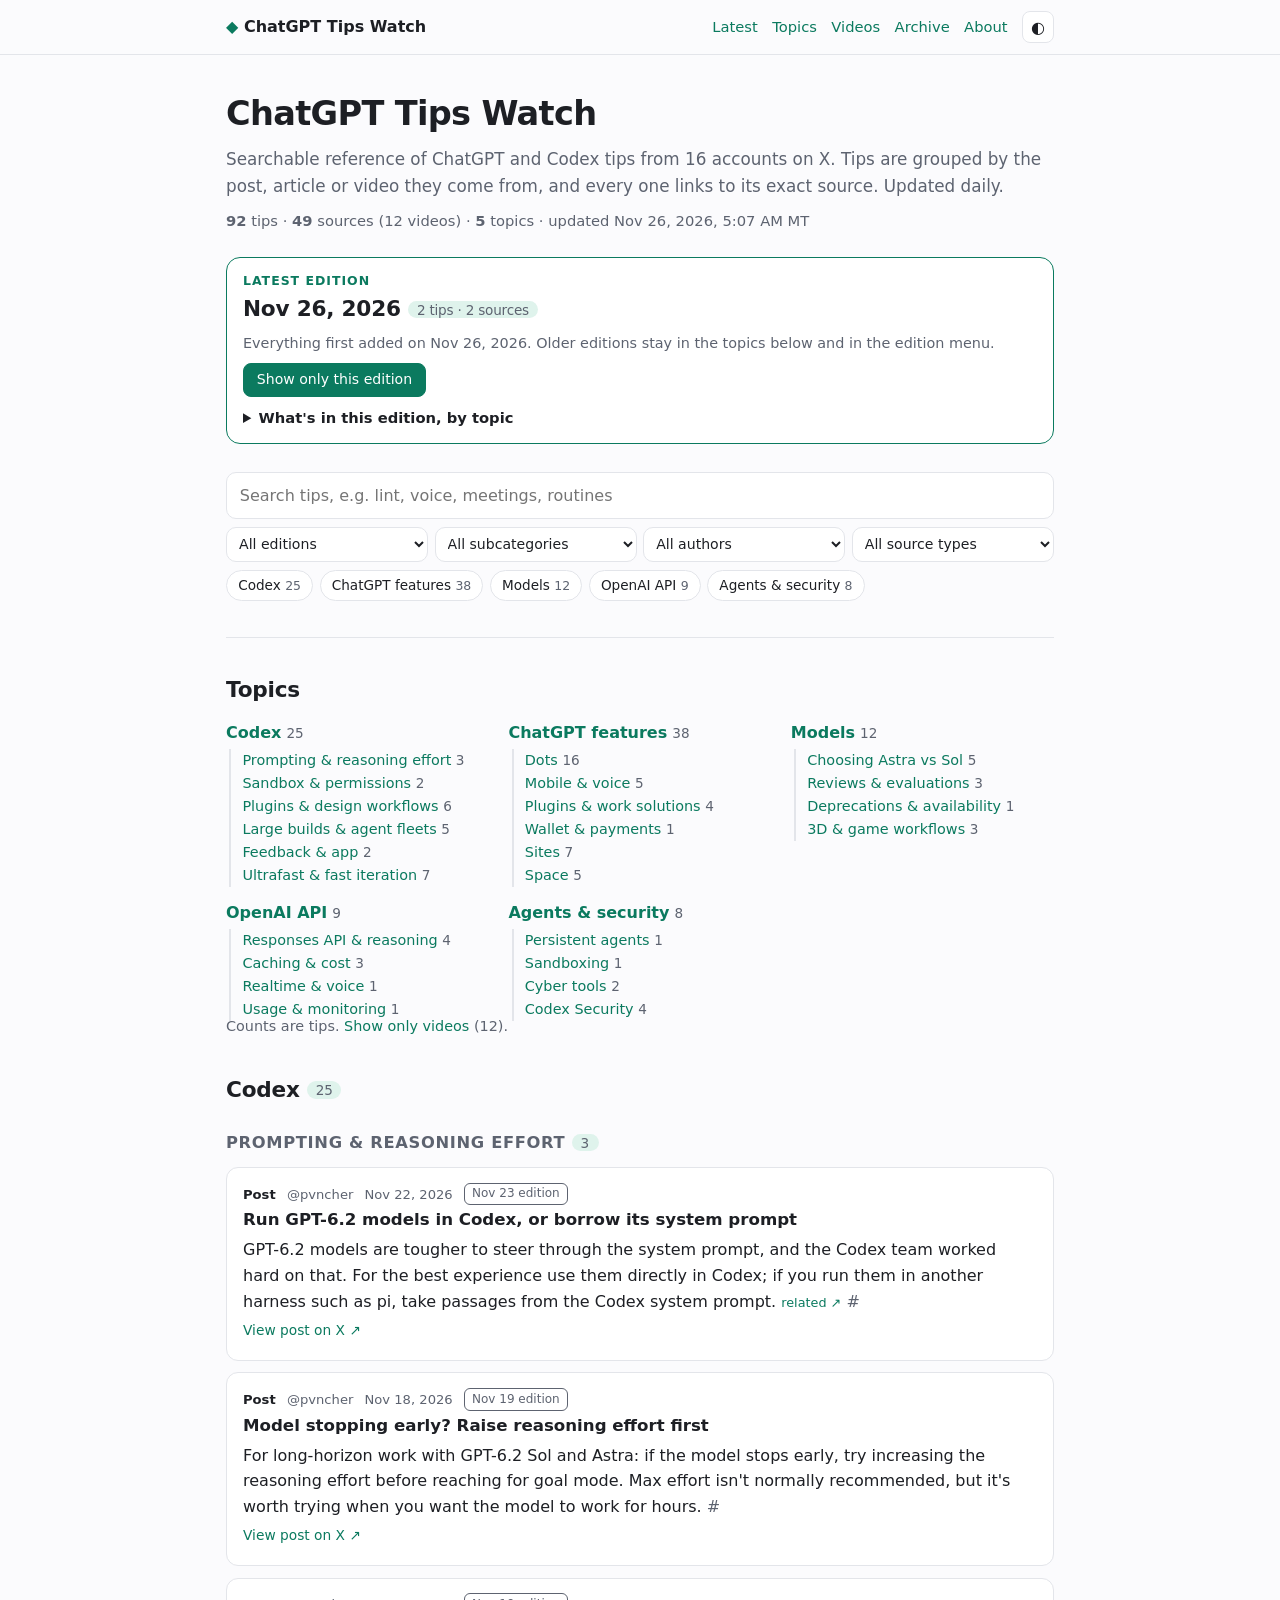
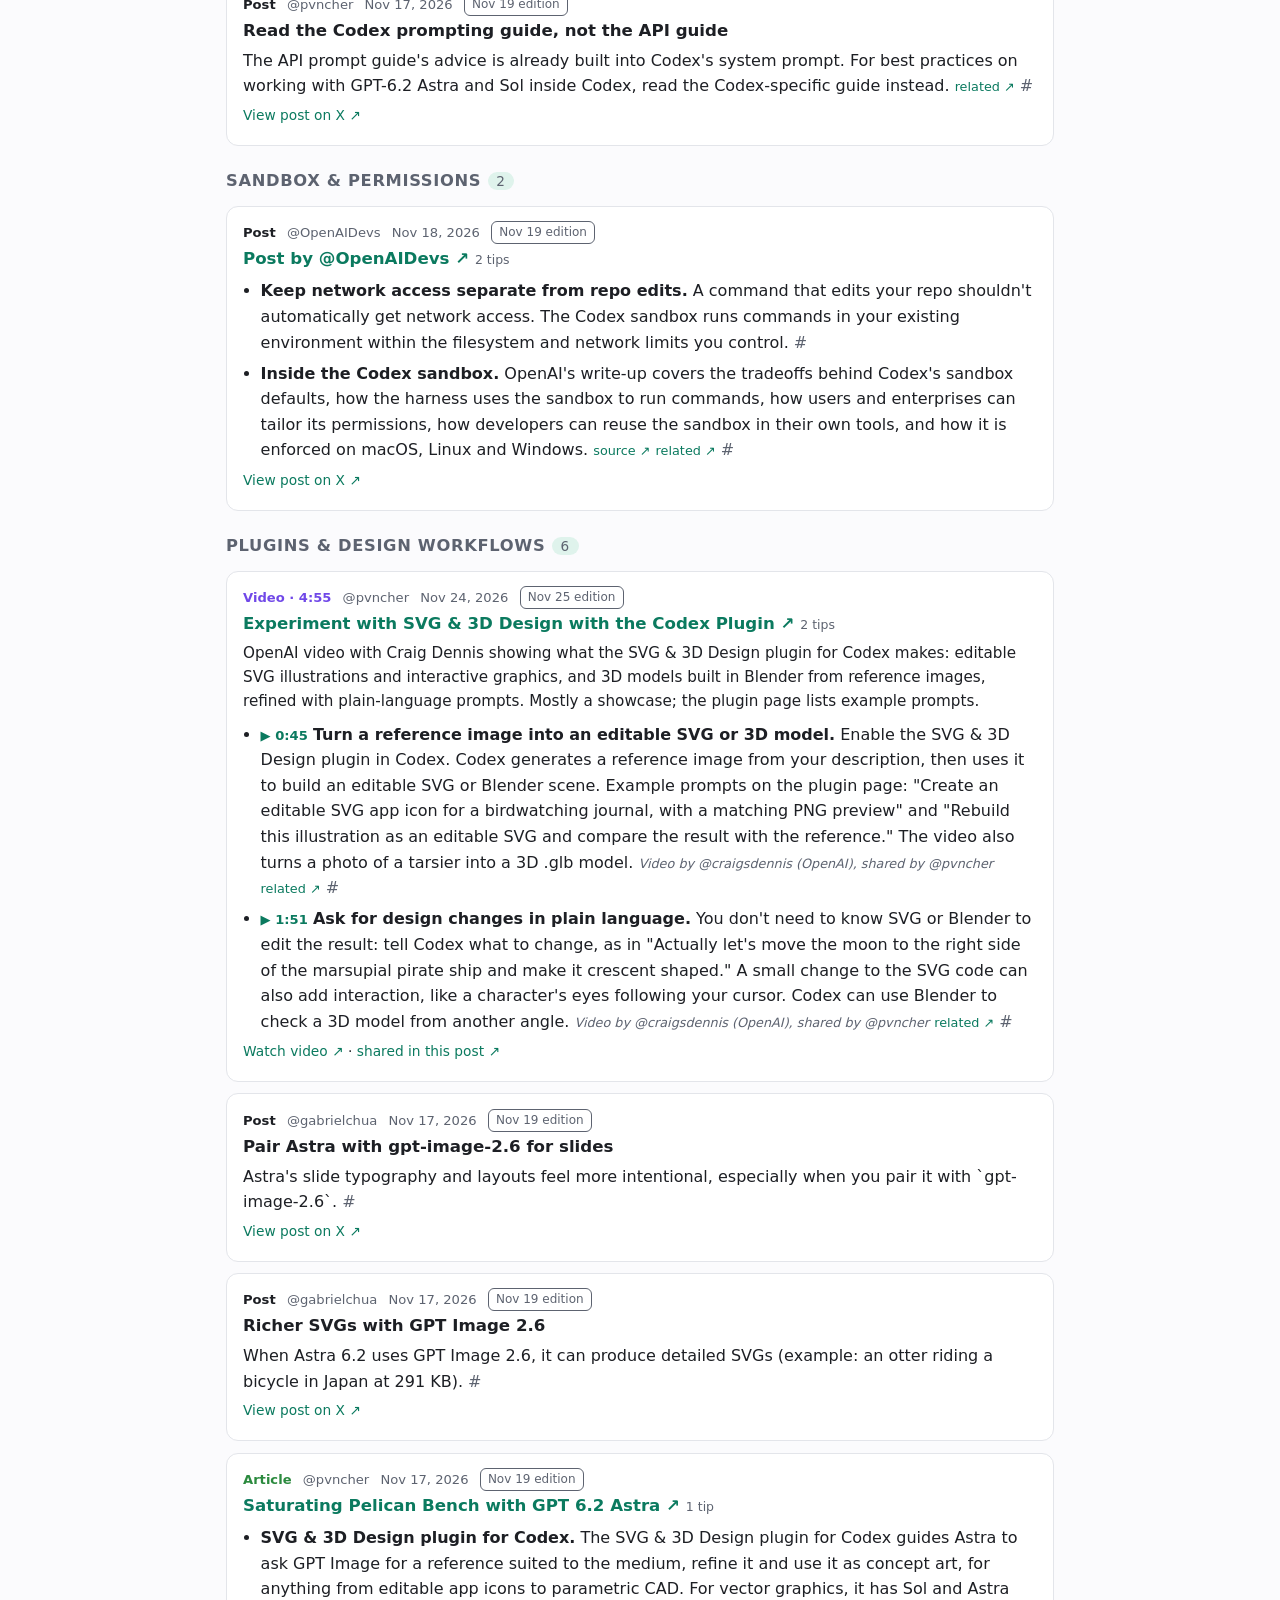
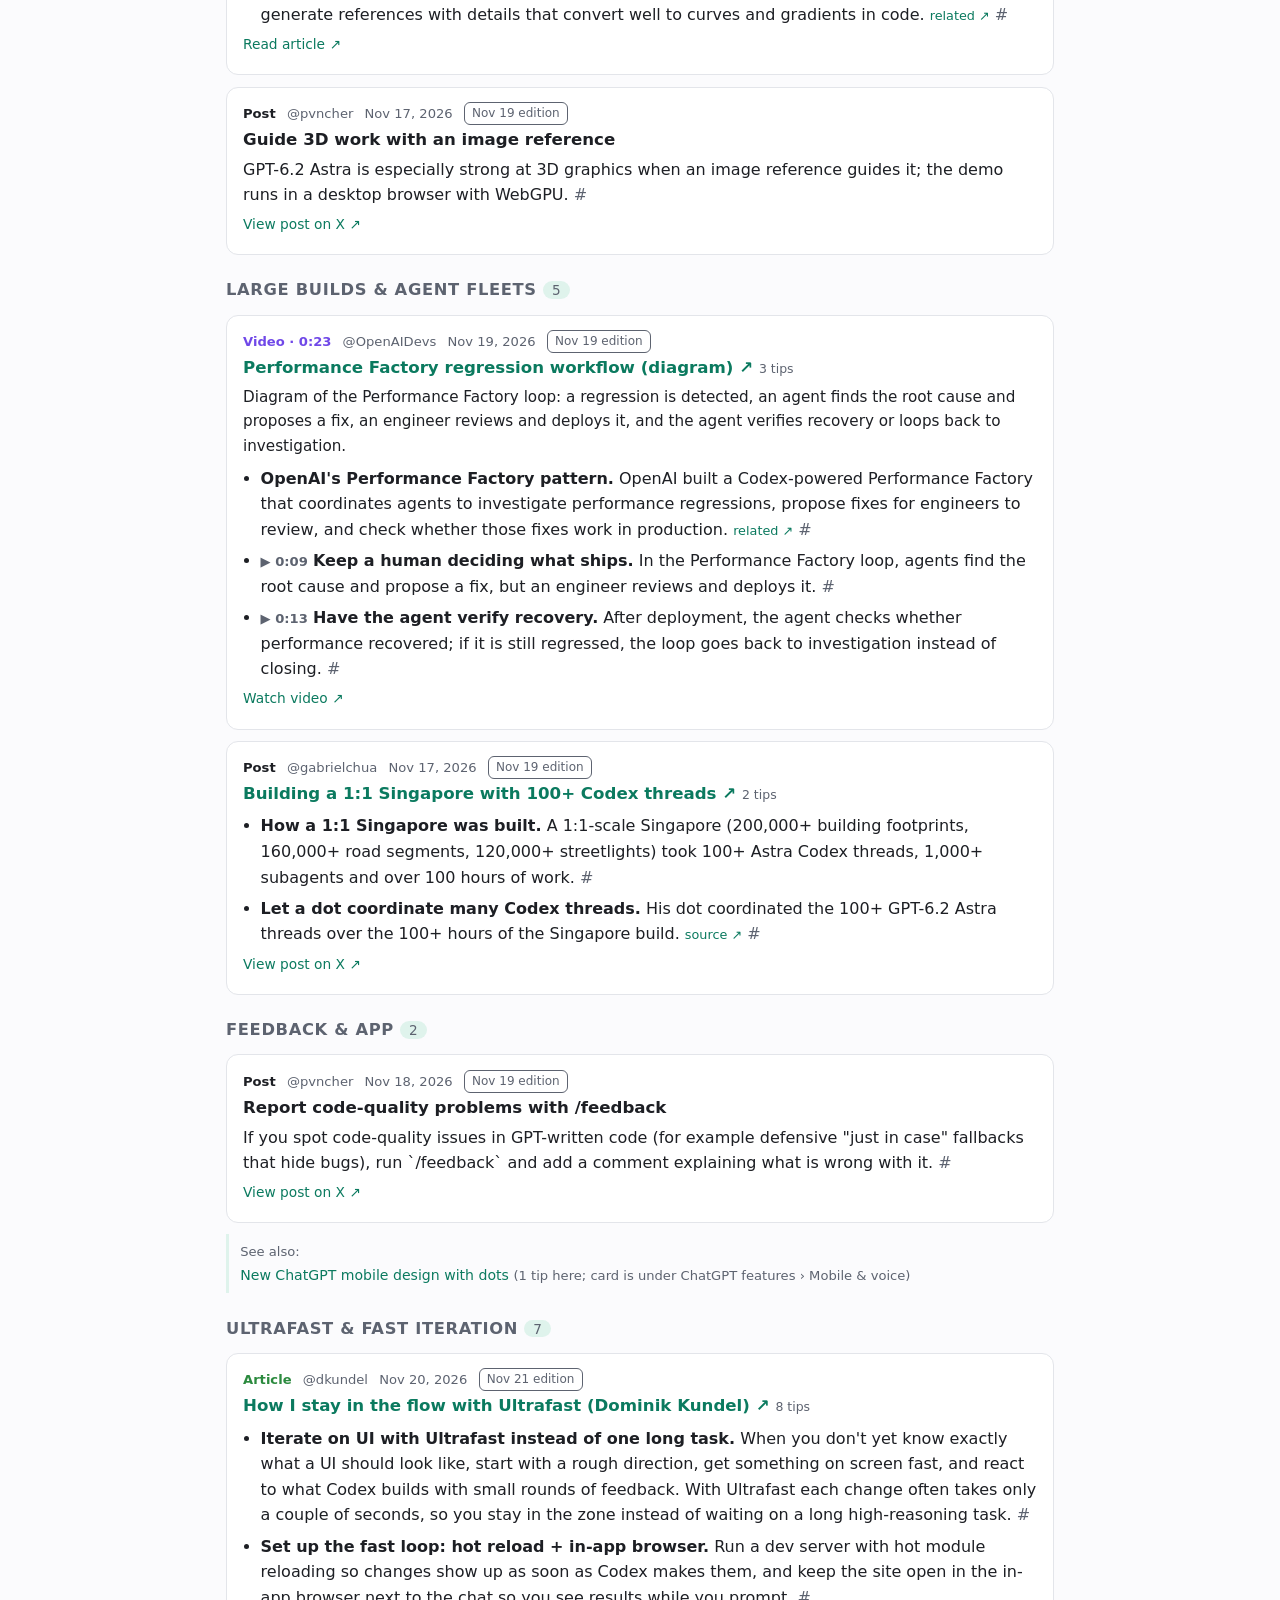
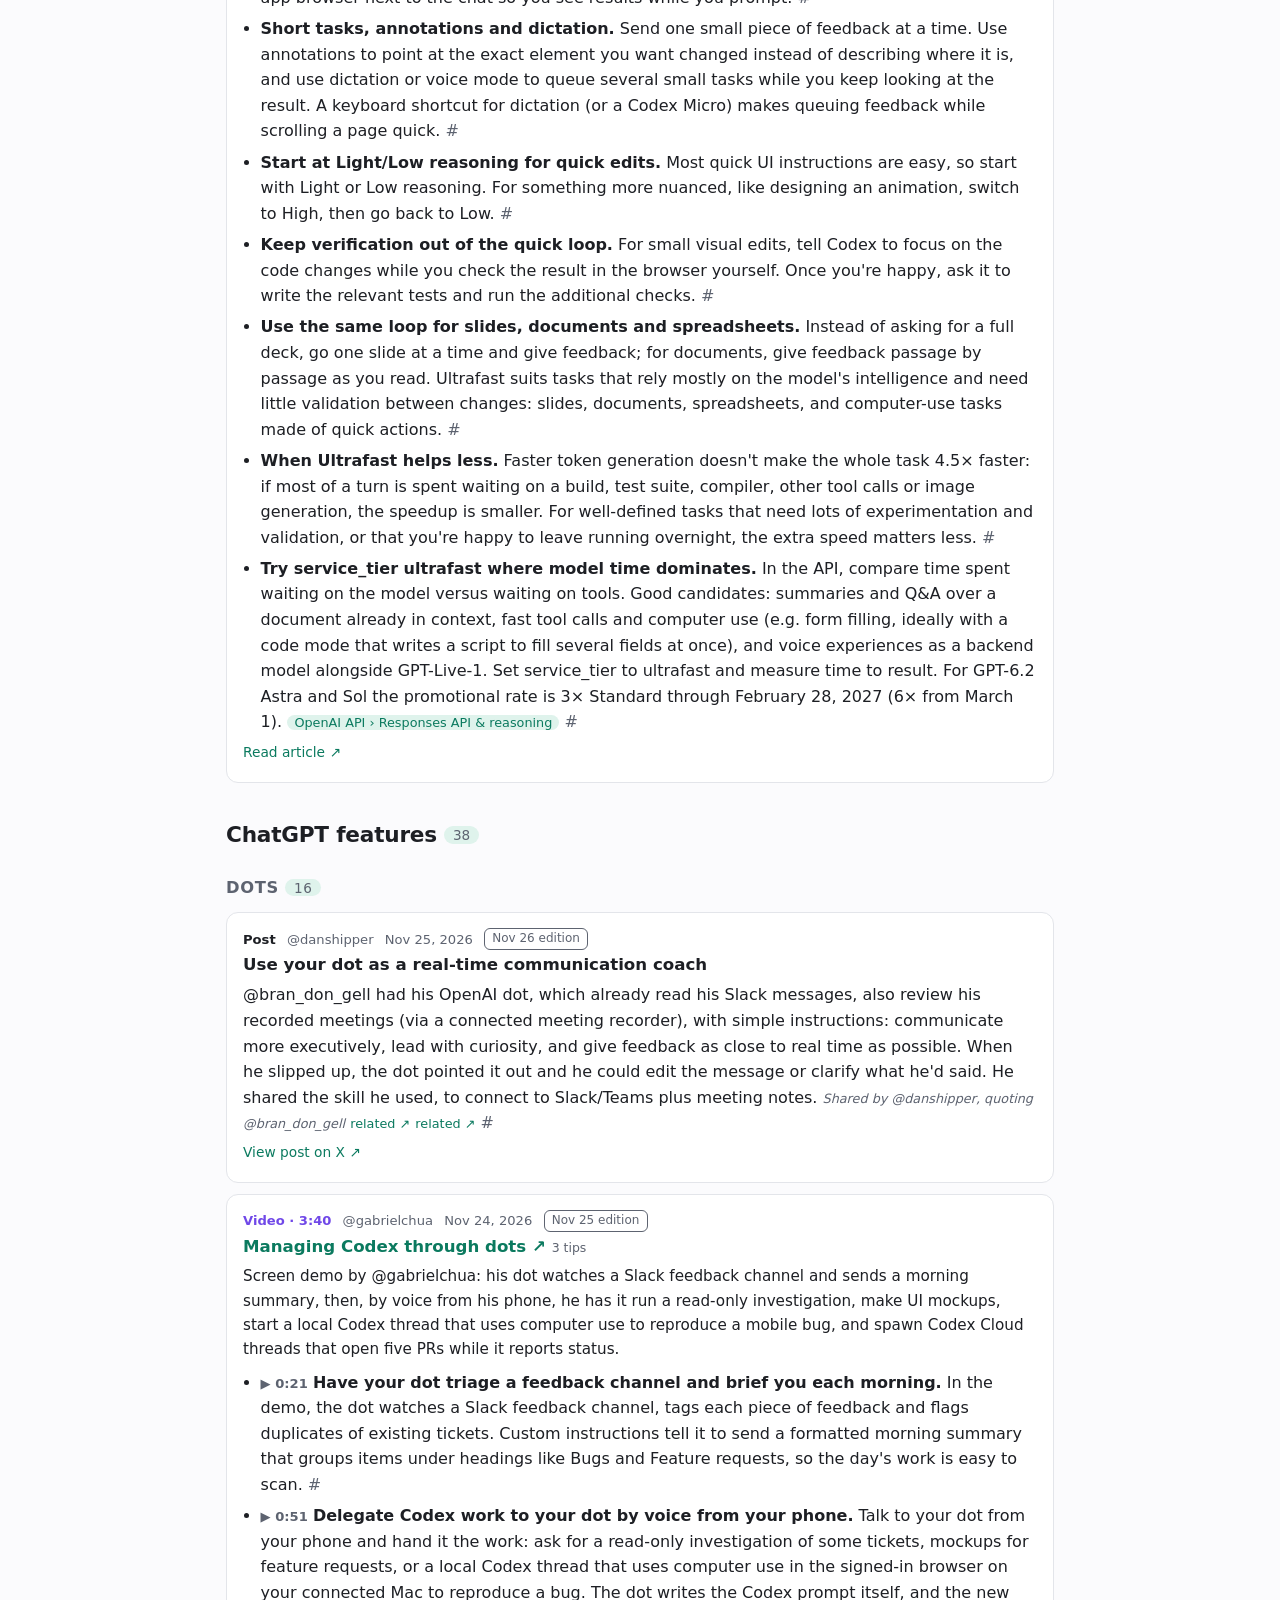
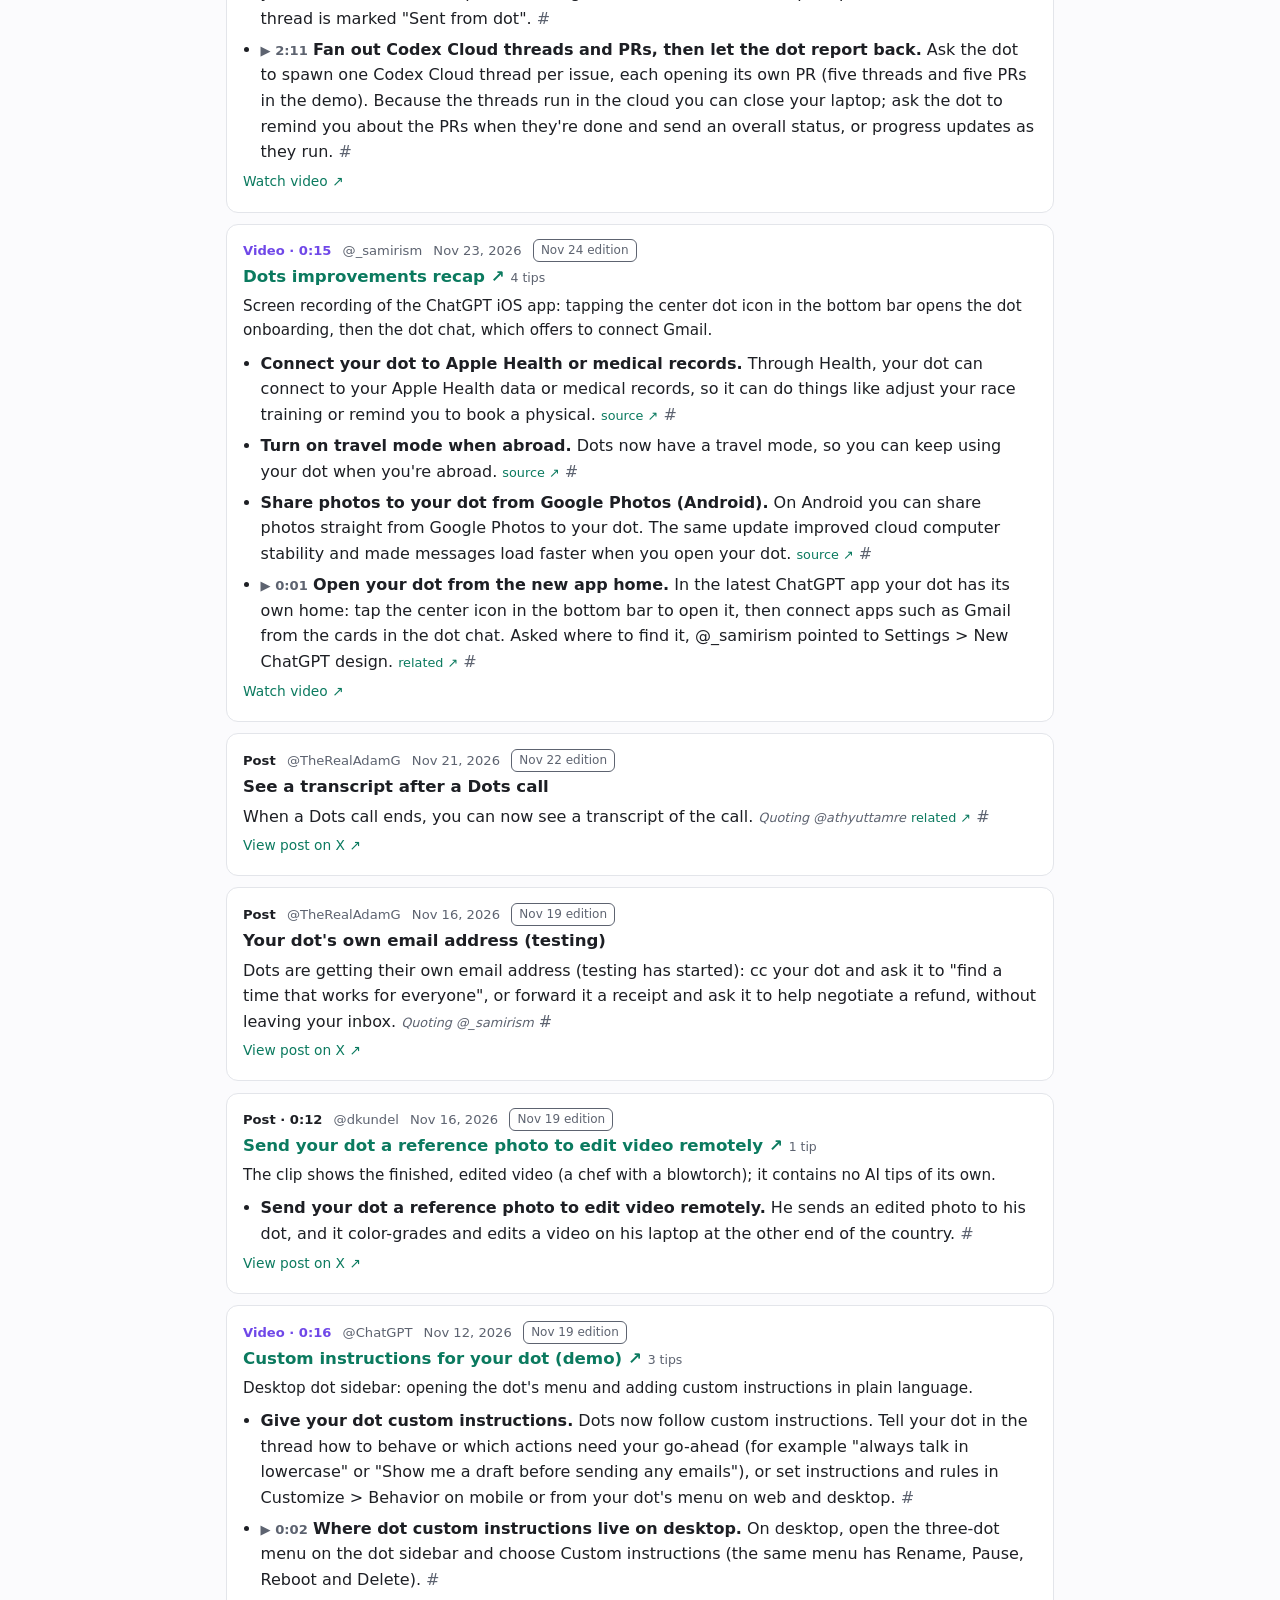
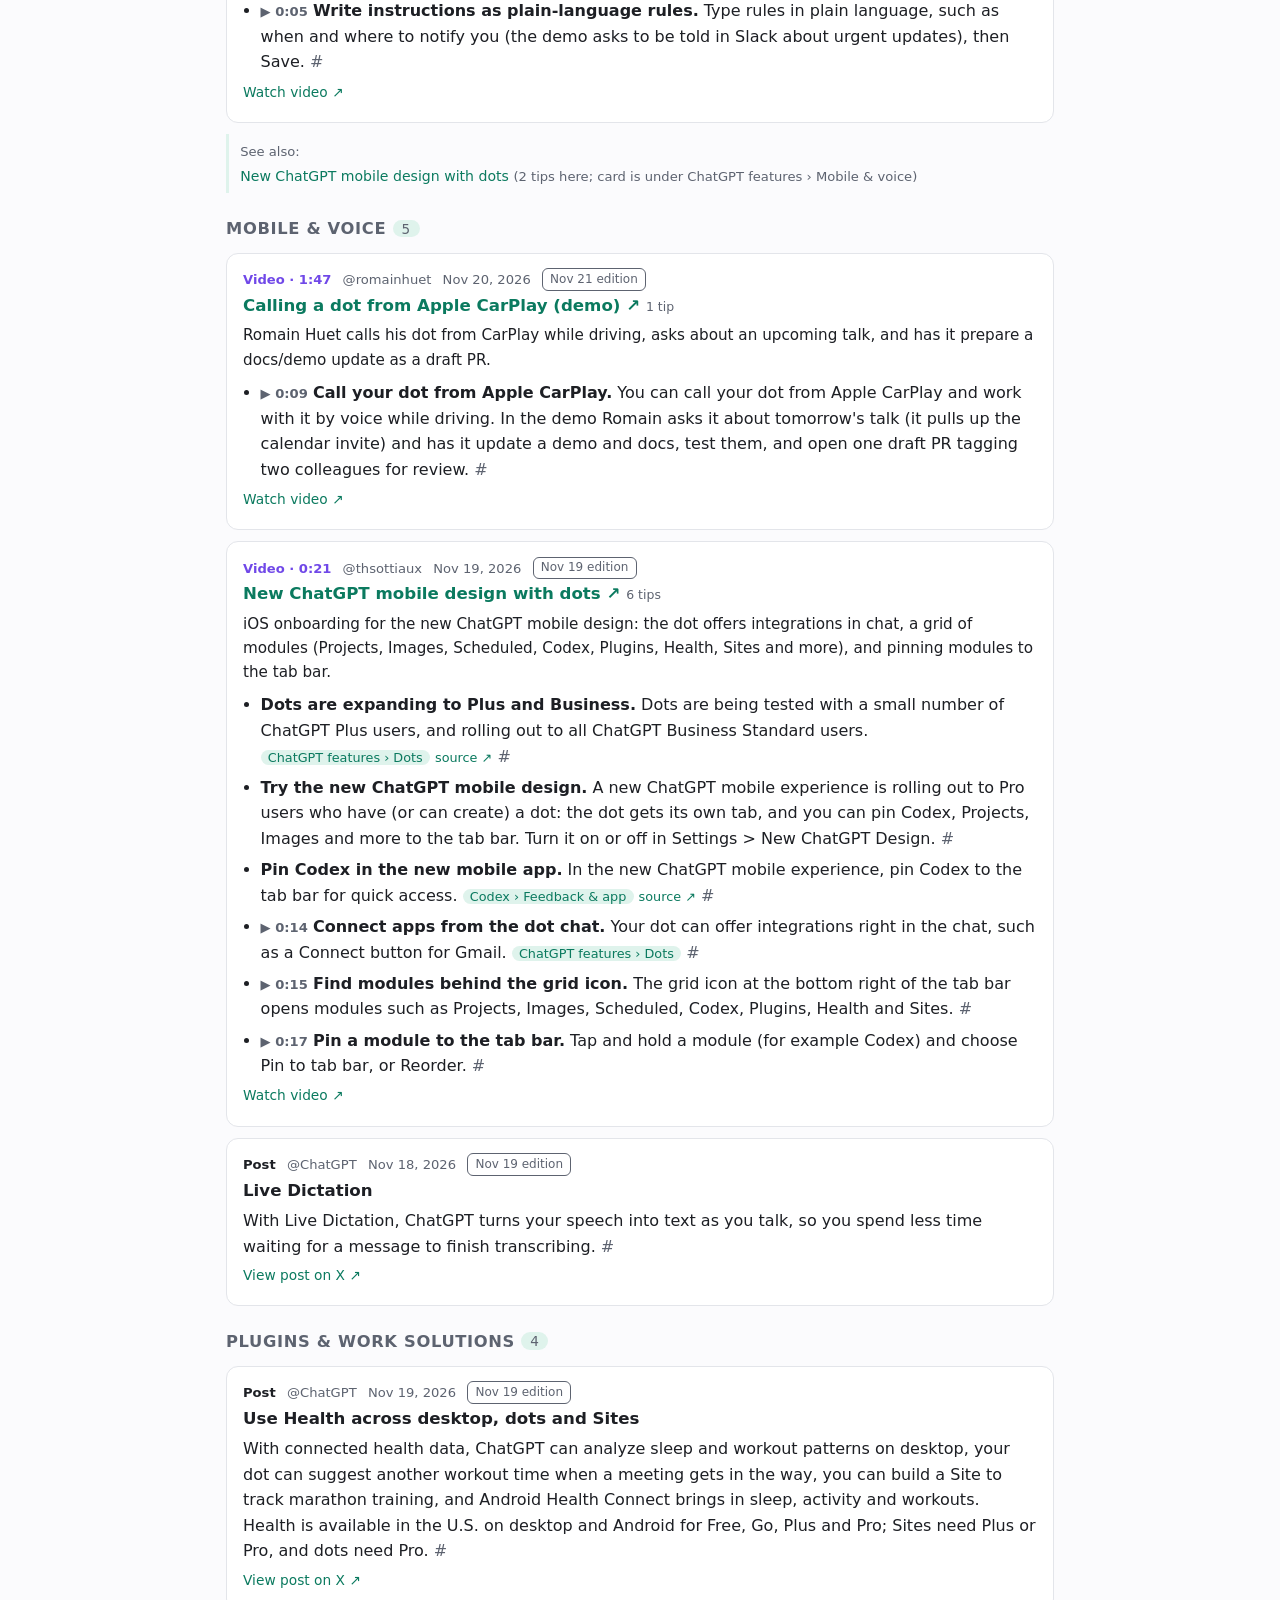
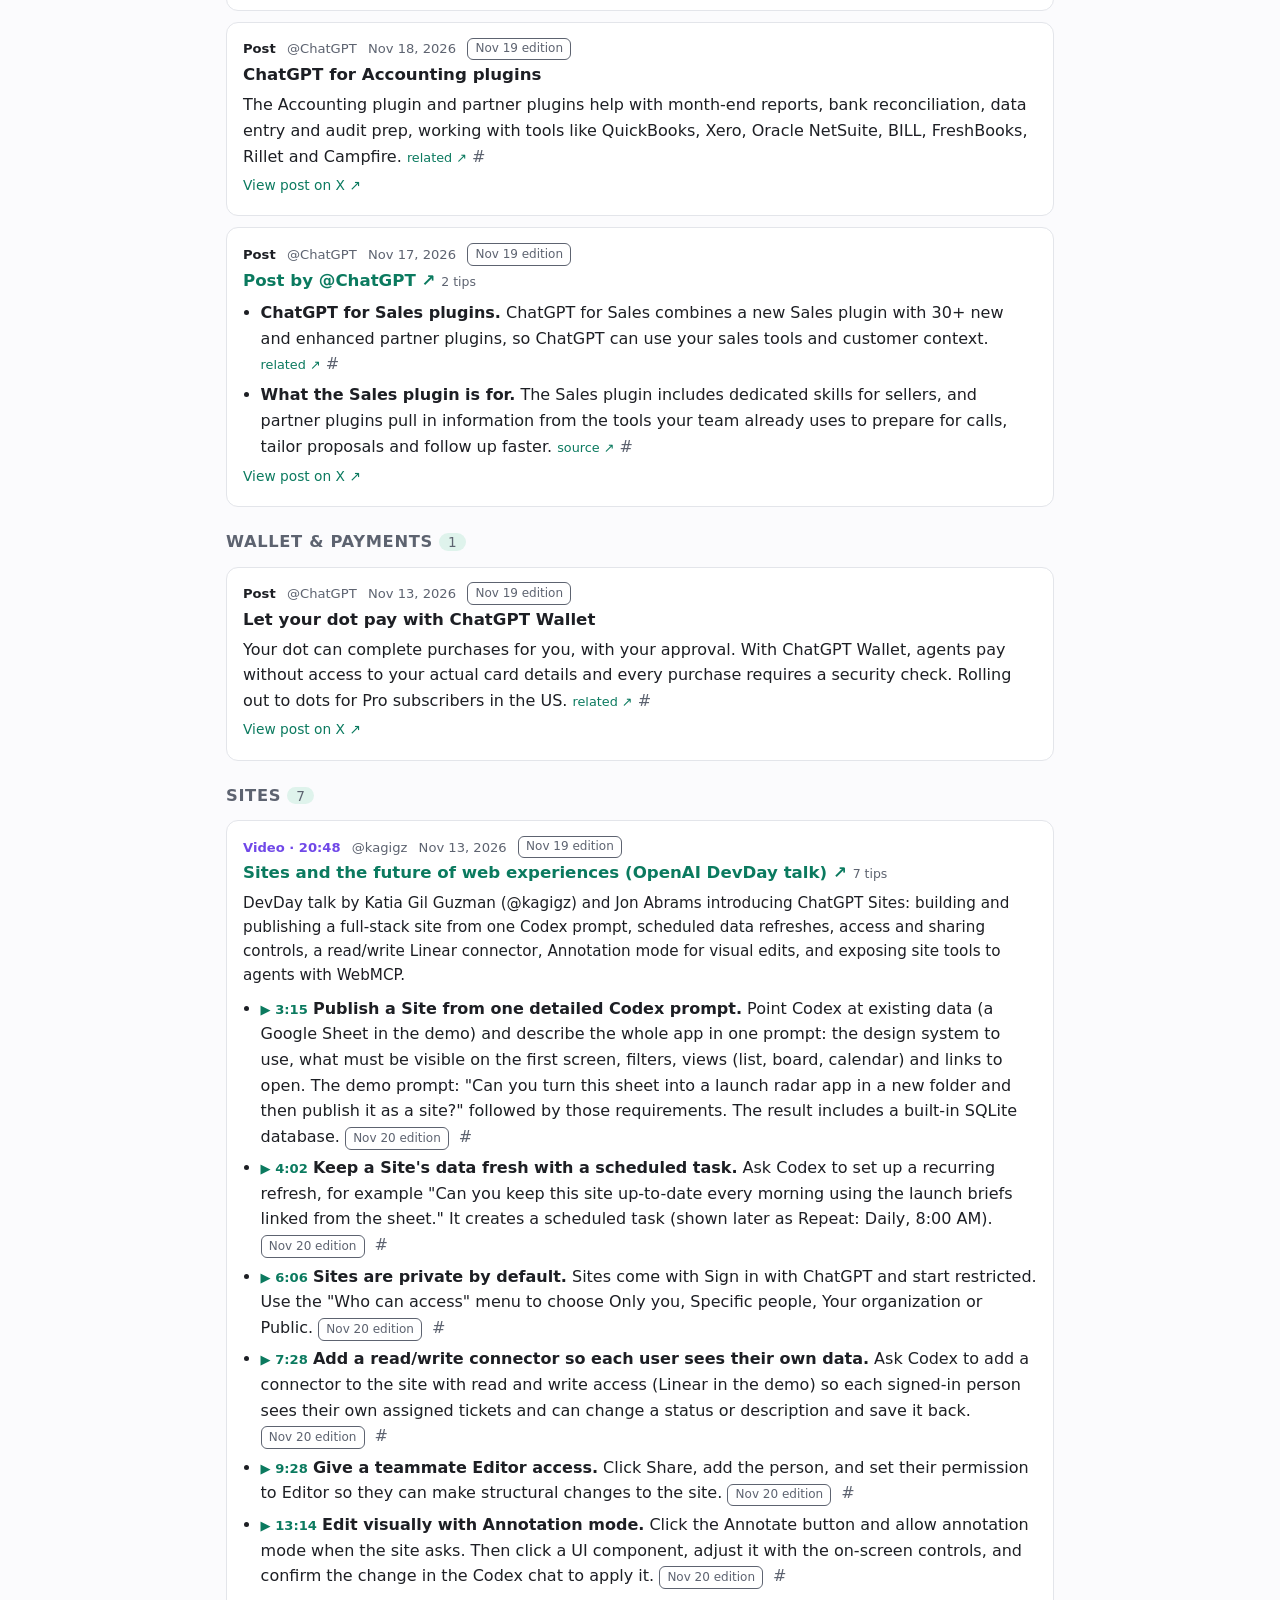
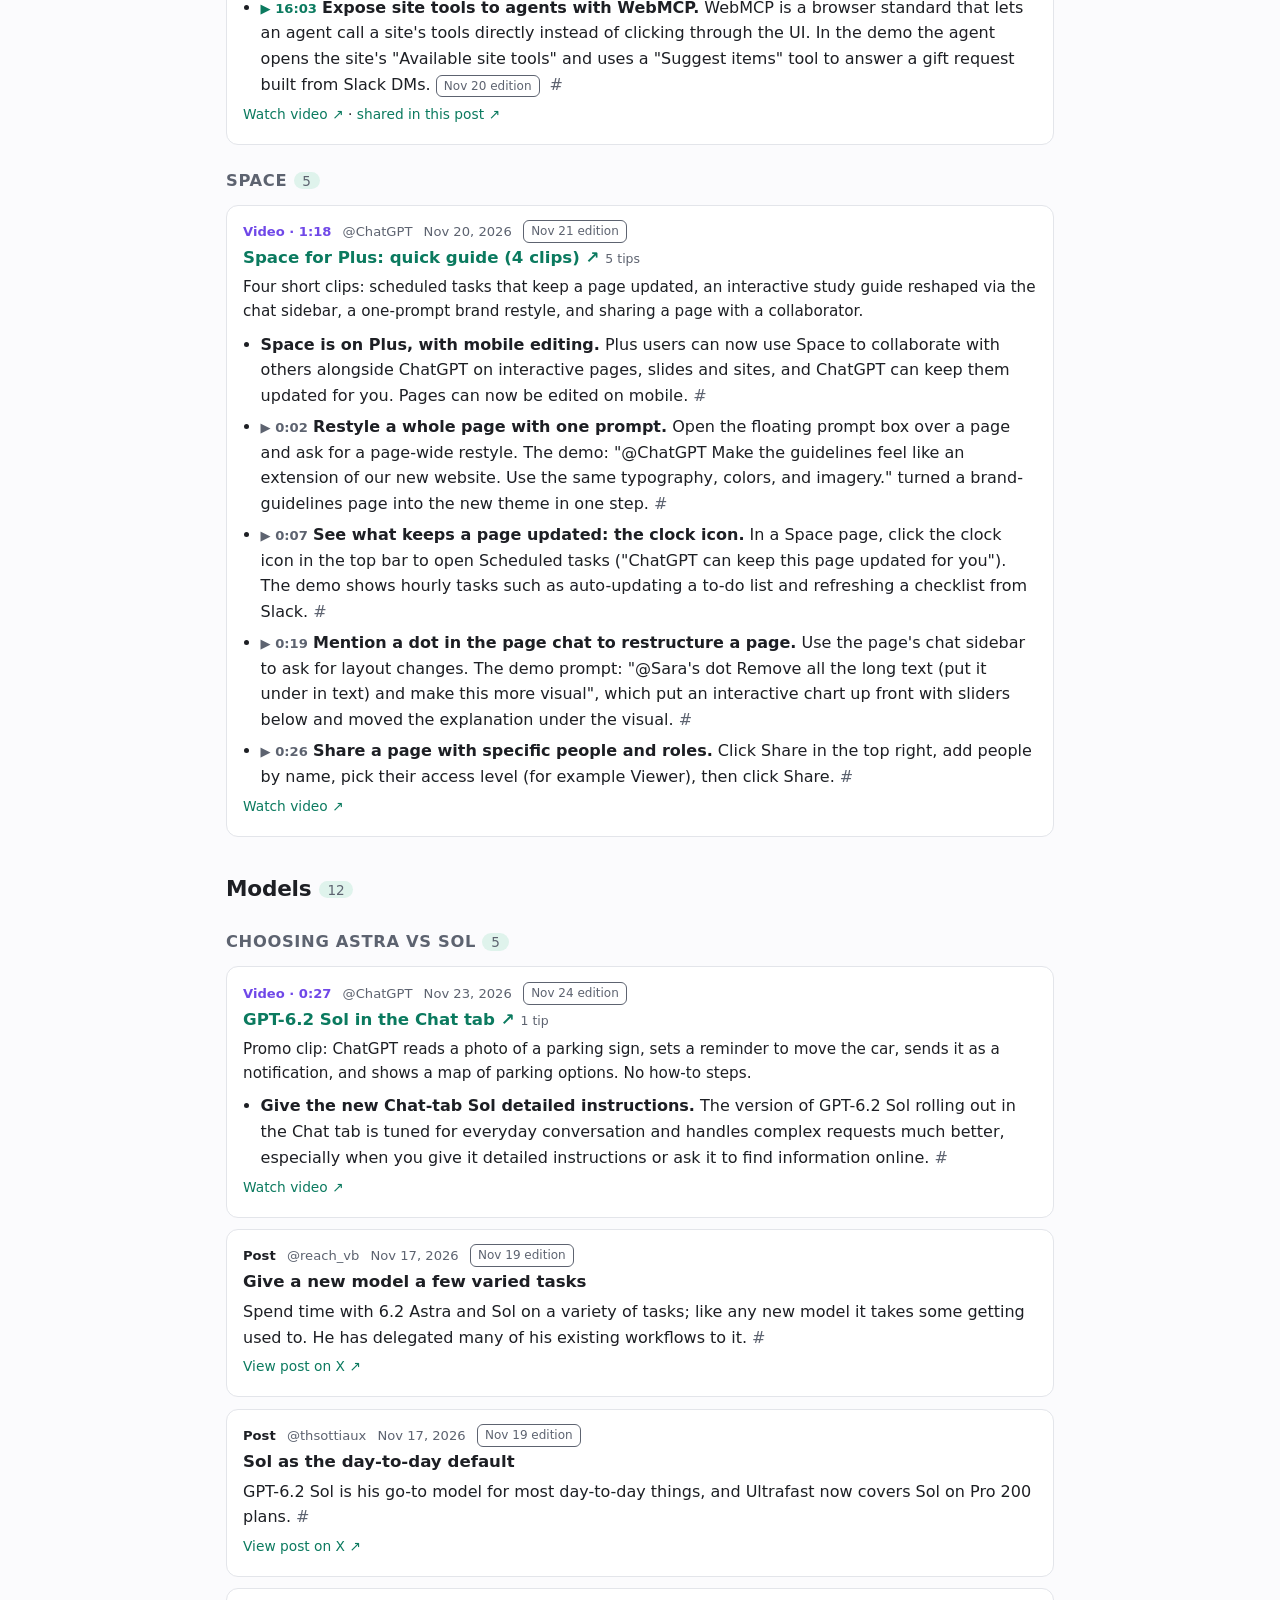
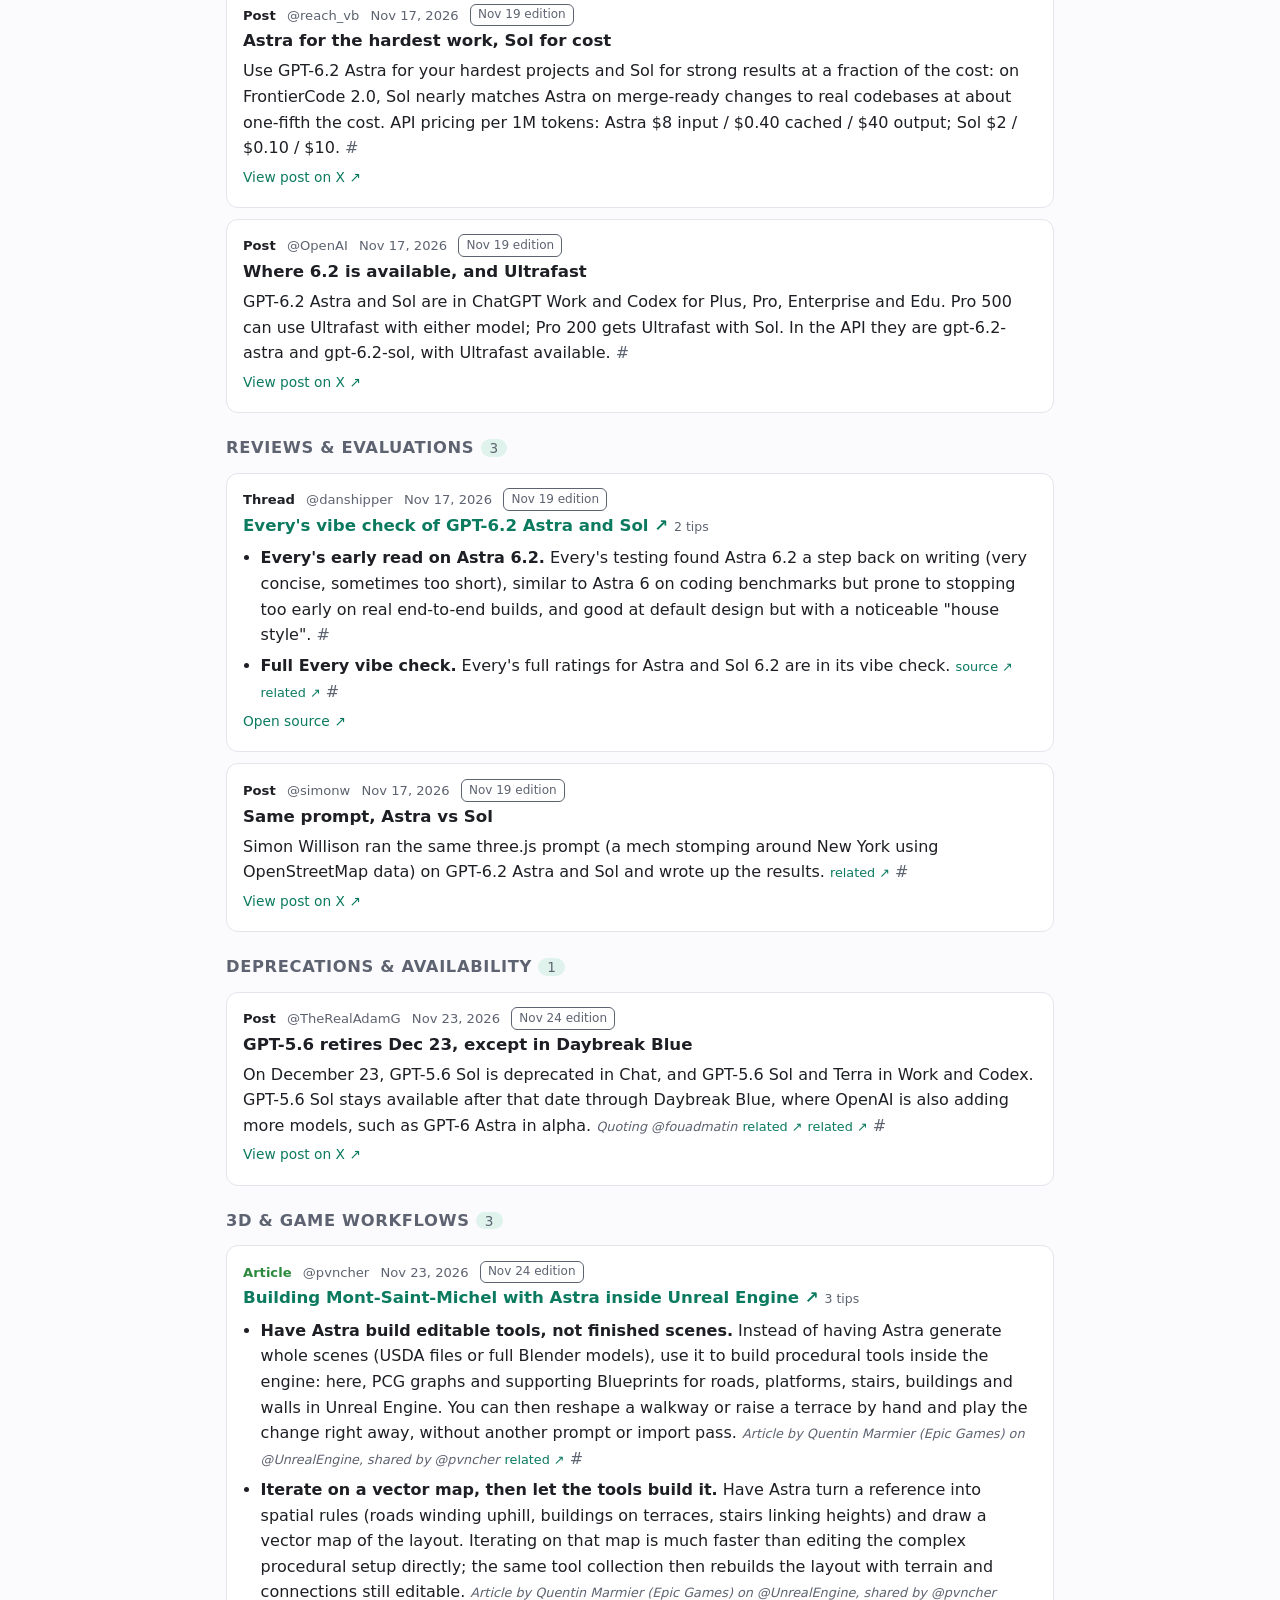
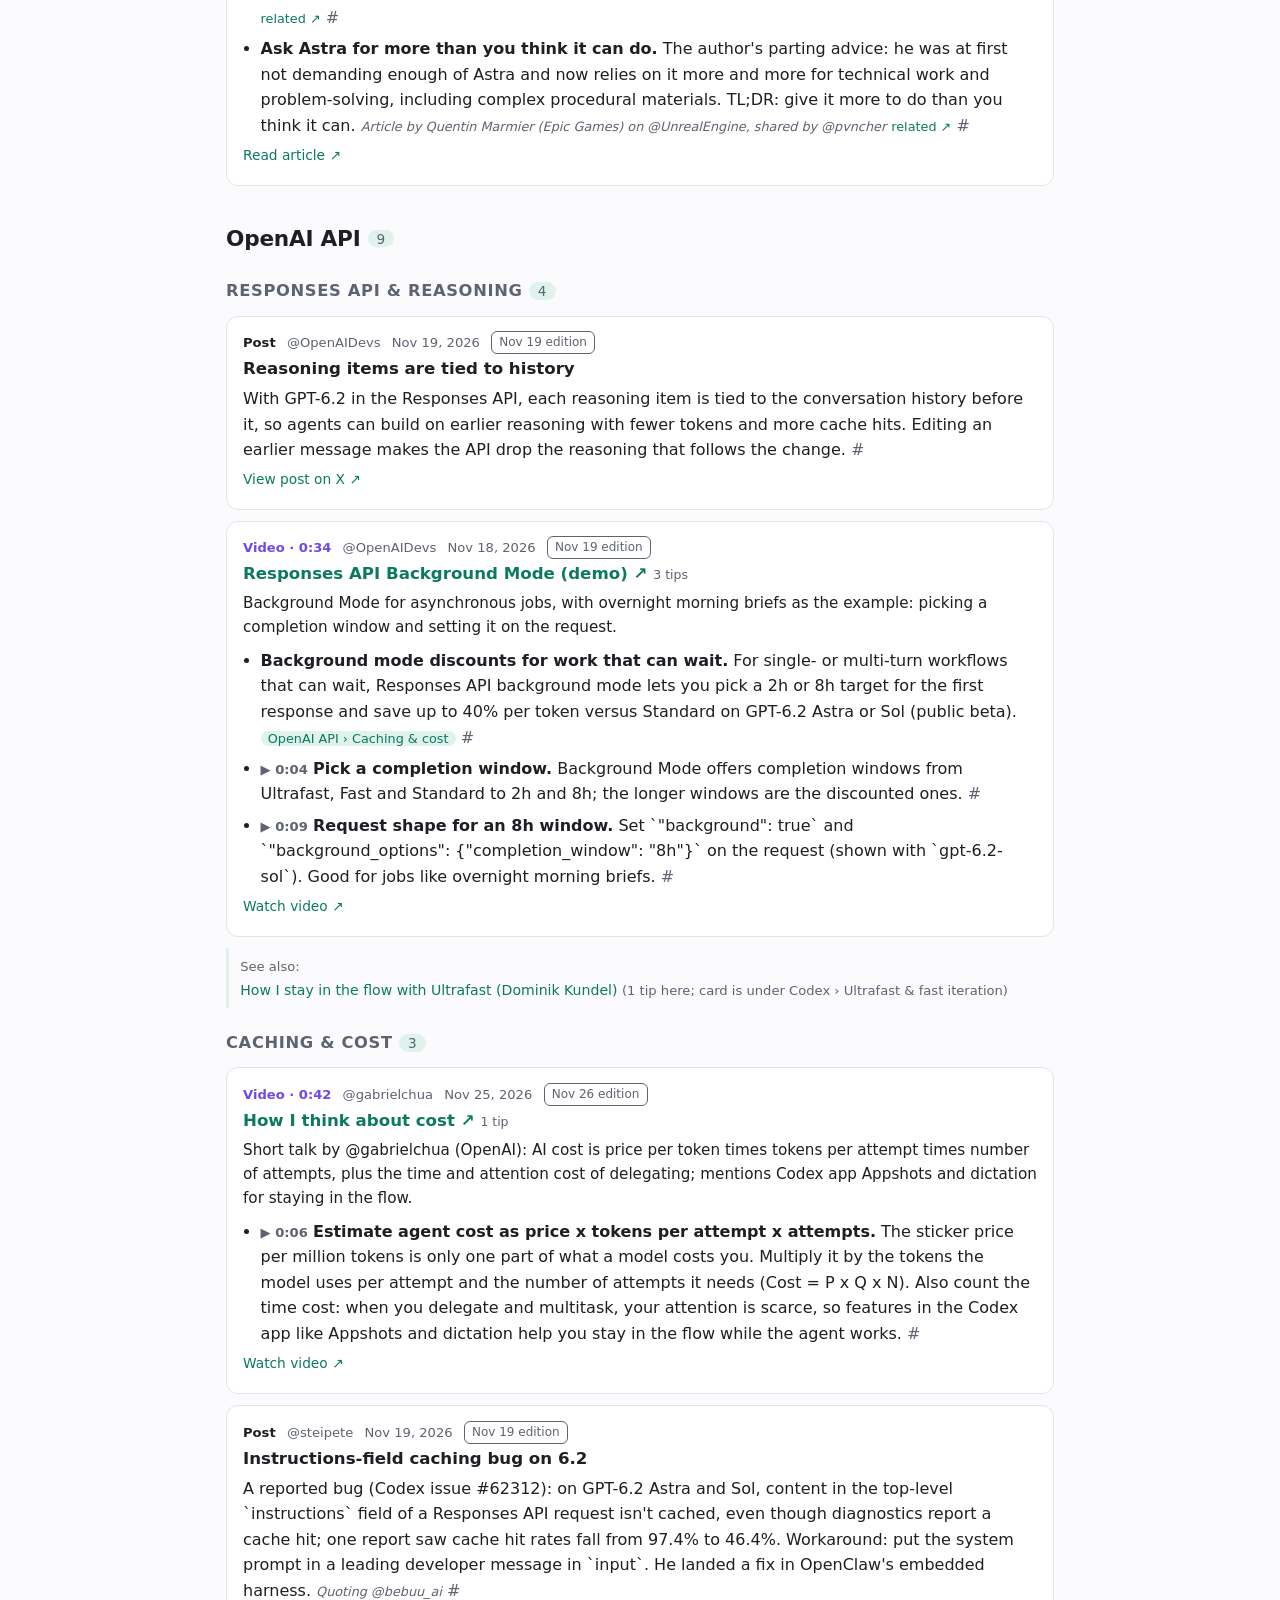
==== commit c9f38bb3: "Daily update 2026-11-26" ====
--- a/index.html
+++ b/index.html
@@ -4,7 +4,7 @@
 <meta charset="utf-8">
 <meta name="viewport" content="width=device-width, initial-scale=1">
 <title>ChatGPT Tips Watch: Searchable reference of ChatGPT and Codex tips from 16 accounts on X</title>
-<meta name="description" content="90 tips from 47 sources across 5 topics on Codex, ChatGPT features, dots, OpenAI models and the OpenAI API, each linked to its source.">
+<meta name="description" content="92 tips from 49 sources across 5 topics on Codex, ChatGPT features, dots, OpenAI models and the OpenAI API, each linked to its source.">
 <link rel="canonical" href="https://cfmayer.github.io/chatgpt-tips-watch/">
 <meta name="color-scheme" content="light dark">
 <script>(function(){var d=document.documentElement,t=null;try{t=localStorage.getItem('theme')}catch(e){}if(t!=='light'&&t!=='dark'){t=window.matchMedia&&matchMedia('(prefers-color-scheme: dark)').matches?'dark':'light'}d.setAttribute('data-theme',t)})();</script>
@@ -13,7 +13,7 @@
 <link rel="stylesheet" href="assets/site.css?v=15bbc7c3">
 <meta property="og:site_name" content="ChatGPT Tips Watch">
 <meta property="og:title" content="ChatGPT Tips Watch: Searchable reference of ChatGPT and Codex tips from 16 accounts on X">
-<meta property="og:description" content="90 tips from 47 sources across 5 topics on Codex, ChatGPT features, dots, OpenAI models and the OpenAI API, each linked to its source.">
+<meta property="og:description" content="92 tips from 49 sources across 5 topics on Codex, ChatGPT features, dots, OpenAI models and the OpenAI API, each linked to its source.">
 <meta property="og:type" content="website">
 <meta property="og:url" content="https://cfmayer.github.io/chatgpt-tips-watch/">
 </head>
@@ -37,29 +37,29 @@
 <section class="hero">
   <h1>ChatGPT Tips Watch</h1>
   <p class="lede">Searchable reference of ChatGPT and Codex tips from 16 accounts on X. Tips are grouped by the post, article or video they come from, and every one links to its exact source. Updated daily.</p>
-  <p class="stats"><strong>90</strong> tips · <strong>47</strong> sources (11 videos) · <strong>5</strong> topics · updated Nov 25, 2026, 5:14 AM MT</p>
-</section>
-<section class="latest" id="latest" data-edition="2026-11-25">
+  <p class="stats"><strong>92</strong> tips · <strong>49</strong> sources (12 videos) · <strong>5</strong> topics · updated Nov 26, 2026, 5:07 AM MT</p>
+</section>
+<section class="latest" id="latest" data-edition="2026-11-26">
   <p class="kicker">Latest edition</p>
-  <h2>Nov 25, 2026 <span class="count">9 tips · 3 sources</span></h2>
-  <p class="hint">Everything first added on Nov 25, 2026. Older editions stay in the topics below and in the edition menu.</p>
-  <div class="latest-actions"><button type="button" class="btn" id="only-latest" data-edition="2026-11-25">Show only this edition</button></div>
-  <details class="edindex"><summary>What's in this edition, by topic</summary><div class="eitopic"><h3>Codex</h3><div class="eisub"><h4>Plugins &amp; design workflows</h4><ul><li><a href="#s-yt-1u0hTd86_HU">Experiment with SVG &amp; 3D Design with the Codex Plugin</a> <span>2</span></li></ul></div></div><div class="eitopic"><h3>ChatGPT features</h3><div class="eisub"><h4>Dots</h4><ul><li><a href="#s-x-2125476177062355115">Managing Codex through dots</a> <span>3</span></li></ul></div></div><div class="eitopic"><h3>Agents &amp; security</h3><div class="eisub"><h4>Codex Security</h4><ul><li><a href="#s-x-2125452649164423375">Building security review into your SDLC with Codex Security</a> <span>4</span></li></ul></div></div></details>
+  <h2>Nov 26, 2026 <span class="count">2 tips · 2 sources</span></h2>
+  <p class="hint">Everything first added on Nov 26, 2026. Older editions stay in the topics below and in the edition menu.</p>
+  <div class="latest-actions"><button type="button" class="btn" id="only-latest" data-edition="2026-11-26">Show only this edition</button></div>
+  <details class="edindex"><summary>What's in this edition, by topic</summary><div class="eitopic"><h3>ChatGPT features</h3><div class="eisub"><h4>Dots</h4><ul><li><a href="#x-2125687688066199721">Use your dot as a real-time communication coach</a></li></ul></div></div><div class="eitopic"><h3>OpenAI API</h3><div class="eisub"><h4>Caching &amp; cost</h4><ul><li><a href="#s-x-2125831156142883232">How I think about cost</a></li></ul></div></div></details>
 </section>
 <div class="controls" role="search">
   <label class="sr" for="q">Search tips</label>
   <input id="q" type="search" placeholder="Search tips, e.g. lint, voice, meetings, routines" autocomplete="off">
   <div class="selects">
-    <label class="sr" for="edition">Edition</label><select id="edition"><option value="">All editions</option><option value="2026-11-25">Nov 25, 2026 (latest) · 9 tips</option><option value="2026-11-24">Nov 24, 2026 · 9 tips</option><option value="2026-11-23">Nov 23, 2026 · 1 tips</option><option value="2026-11-22">Nov 22, 2026 · 1 tips</option><option value="2026-11-21">Nov 21, 2026 · 15 tips</option><option value="2026-11-20">Nov 20, 2026 · 7 tips</option><option value="2026-11-19">Nov 19, 2026 · 48 tips</option></select>
-    <label class="sr" for="subcat">Subcategory</label><select id="subcat"><option value="">All subcategories</option><optgroup label="Codex"><option value="Codex|Prompting &amp; reasoning effort">Prompting &amp; reasoning effort (3)</option><option value="Codex|Sandbox &amp; permissions">Sandbox &amp; permissions (2)</option><option value="Codex|Plugins &amp; design workflows">Plugins &amp; design workflows (6)</option><option value="Codex|Large builds &amp; agent fleets">Large builds &amp; agent fleets (5)</option><option value="Codex|Feedback &amp; app">Feedback &amp; app (2)</option><option value="Codex|Ultrafast &amp; fast iteration">Ultrafast &amp; fast iteration (7)</option></optgroup><optgroup label="ChatGPT features"><option value="ChatGPT features|Dots">Dots (15)</option><option value="ChatGPT features|Mobile &amp; voice">Mobile &amp; voice (5)</option><option value="ChatGPT features|Plugins &amp; work solutions">Plugins &amp; work solutions (4)</option><option value="ChatGPT features|Wallet &amp; payments">Wallet &amp; payments (1)</option><option value="ChatGPT features|Sites">Sites (7)</option><option value="ChatGPT features|Space">Space (5)</option></optgroup><optgroup label="Models"><option value="Models|Choosing Astra vs Sol">Choosing Astra vs Sol (5)</option><option value="Models|Reviews &amp; evaluations">Reviews &amp; evaluations (3)</option><option value="Models|Deprecations &amp; availability">Deprecations &amp; availability (1)</option><option value="Models|3D &amp; game workflows">3D &amp; game workflows (3)</option></optgroup><optgroup label="OpenAI API"><option value="OpenAI API|Responses API &amp; reasoning">Responses API &amp; reasoning (4)</option><option value="OpenAI API|Caching &amp; cost">Caching &amp; cost (2)</option><option value="OpenAI API|Realtime &amp; voice">Realtime &amp; voice (1)</option><option value="OpenAI API|Usage &amp; monitoring">Usage &amp; monitoring (1)</option></optgroup><optgroup label="Agents &amp; security"><option value="Agents &amp; security|Persistent agents">Persistent agents (1)</option><option value="Agents &amp; security|Sandboxing">Sandboxing (1)</option><option value="Agents &amp; security|Cyber tools">Cyber tools (2)</option><option value="Agents &amp; security|Codex Security">Codex Security (4)</option></optgroup></select>
+    <label class="sr" for="edition">Edition</label><select id="edition"><option value="">All editions</option><option value="2026-11-26">Nov 26, 2026 (latest) · 2 tips</option><option value="2026-11-25">Nov 25, 2026 · 9 tips</option><option value="2026-11-24">Nov 24, 2026 · 9 tips</option><option value="2026-11-23">Nov 23, 2026 · 1 tips</option><option value="2026-11-22">Nov 22, 2026 · 1 tips</option><option value="2026-11-21">Nov 21, 2026 · 15 tips</option><option value="2026-11-20">Nov 20, 2026 · 7 tips</option><option value="2026-11-19">Nov 19, 2026 · 48 tips</option></select>
+    <label class="sr" for="subcat">Subcategory</label><select id="subcat"><option value="">All subcategories</option><optgroup label="Codex"><option value="Codex|Prompting &amp; reasoning effort">Prompting &amp; reasoning effort (3)</option><option value="Codex|Sandbox &amp; permissions">Sandbox &amp; permissions (2)</option><option value="Codex|Plugins &amp; design workflows">Plugins &amp; design workflows (6)</option><option value="Codex|Large builds &amp; agent fleets">Large builds &amp; agent fleets (5)</option><option value="Codex|Feedback &amp; app">Feedback &amp; app (2)</option><option value="Codex|Ultrafast &amp; fast iteration">Ultrafast &amp; fast iteration (7)</option></optgroup><optgroup label="ChatGPT features"><option value="ChatGPT features|Dots">Dots (16)</option><option value="ChatGPT features|Mobile &amp; voice">Mobile &amp; voice (5)</option><option value="ChatGPT features|Plugins &amp; work solutions">Plugins &amp; work solutions (4)</option><option value="ChatGPT features|Wallet &amp; payments">Wallet &amp; payments (1)</option><option value="ChatGPT features|Sites">Sites (7)</option><option value="ChatGPT features|Space">Space (5)</option></optgroup><optgroup label="Models"><option value="Models|Choosing Astra vs Sol">Choosing Astra vs Sol (5)</option><option value="Models|Reviews &amp; evaluations">Reviews &amp; evaluations (3)</option><option value="Models|Deprecations &amp; availability">Deprecations &amp; availability (1)</option><option value="Models|3D &amp; game workflows">3D &amp; game workflows (3)</option></optgroup><optgroup label="OpenAI API"><option value="OpenAI API|Responses API &amp; reasoning">Responses API &amp; reasoning (4)</option><option value="OpenAI API|Caching &amp; cost">Caching &amp; cost (3)</option><option value="OpenAI API|Realtime &amp; voice">Realtime &amp; voice (1)</option><option value="OpenAI API|Usage &amp; monitoring">Usage &amp; monitoring (1)</option></optgroup><optgroup label="Agents &amp; security"><option value="Agents &amp; security|Persistent agents">Persistent agents (1)</option><option value="Agents &amp; security|Sandboxing">Sandboxing (1)</option><option value="Agents &amp; security|Cyber tools">Cyber tools (2)</option><option value="Agents &amp; security|Codex Security">Codex Security (4)</option></optgroup></select>
     <label class="sr" for="author">Author</label><select id="author"><option value="">All authors</option><option value="_samirism">@_samirism</option><option value="ChatGPT">@ChatGPT</option><option value="danshipper">@danshipper</option><option value="dkundel">@dkundel</option><option value="gabrielchua">@gabrielchua</option><option value="kagigz">@kagigz</option><option value="kevins8">@kevins8</option><option value="OpenAI">@OpenAI</option><option value="OpenAIDevs">@OpenAIDevs</option><option value="pvncher">@pvncher</option><option value="reach_vb">@reach_vb</option><option value="romainhuet">@romainhuet</option><option value="simonw">@simonw</option><option value="steipete">@steipete</option><option value="TheRealAdamG">@TheRealAdamG</option><option value="thsottiaux">@thsottiaux</option></select>
-    <label class="sr" for="type">Source type</label><select id="type"><option value="">All source types</option><option value="post">Posts (31)</option><option value="article">Articles (4)</option><option value="video">Videos (11)</option><option value="thread">Threads (1)</option></select>
+    <label class="sr" for="type">Source type</label><select id="type"><option value="">All source types</option><option value="post">Posts (32)</option><option value="article">Articles (4)</option><option value="video">Videos (12)</option><option value="thread">Threads (1)</option></select>
   </div>
-  <div class="chips" aria-label="Filter by topic"><button type="button" class="chip" data-topic="Codex" aria-pressed="false">Codex <span>25</span></button><button type="button" class="chip" data-topic="ChatGPT features" aria-pressed="false">ChatGPT features <span>37</span></button><button type="button" class="chip" data-topic="Models" aria-pressed="false">Models <span>12</span></button><button type="button" class="chip" data-topic="OpenAI API" aria-pressed="false">OpenAI API <span>8</span></button><button type="button" class="chip" data-topic="Agents &amp; security" aria-pressed="false">Agents &amp; security <span>8</span></button></div>
+  <div class="chips" aria-label="Filter by topic"><button type="button" class="chip" data-topic="Codex" aria-pressed="false">Codex <span>25</span></button><button type="button" class="chip" data-topic="ChatGPT features" aria-pressed="false">ChatGPT features <span>38</span></button><button type="button" class="chip" data-topic="Models" aria-pressed="false">Models <span>12</span></button><button type="button" class="chip" data-topic="OpenAI API" aria-pressed="false">OpenAI API <span>9</span></button><button type="button" class="chip" data-topic="Agents &amp; security" aria-pressed="false">Agents &amp; security <span>8</span></button></div>
   <p id="status" class="status" aria-live="polite"></p>
 </div>
-<nav class="toc" id="topics" aria-label="Topics"><h2>Topics</h2><ul class="tocl"><li><a class="tt" href="#t-codex">Codex</a> <span>25</span><ul><li><a href="#sc-codex-prompting-reasoning-effort">Prompting &amp; reasoning effort</a> <span>3</span></li><li><a href="#sc-codex-sandbox-permissions">Sandbox &amp; permissions</a> <span>2</span></li><li><a href="#sc-codex-plugins-design-workflows">Plugins &amp; design workflows</a> <span>6</span></li><li><a href="#sc-codex-large-builds-agent-fleets">Large builds &amp; agent fleets</a> <span>5</span></li><li><a href="#sc-codex-feedback-app">Feedback &amp; app</a> <span>2</span></li><li><a href="#sc-codex-ultrafast-fast-iteration">Ultrafast &amp; fast iteration</a> <span>7</span></li></ul></li><li><a class="tt" href="#t-chatgpt-features">ChatGPT features</a> <span>37</span><ul><li><a href="#sc-chatgpt-features-dots">Dots</a> <span>15</span></li><li><a href="#sc-chatgpt-features-mobile-voice">Mobile &amp; voice</a> <span>5</span></li><li><a href="#sc-chatgpt-features-plugins-work-solutions">Plugins &amp; work solutions</a> <span>4</span></li><li><a href="#sc-chatgpt-features-wallet-payments">Wallet &amp; payments</a> <span>1</span></li><li><a href="#sc-chatgpt-features-sites">Sites</a> <span>7</span></li><li><a href="#sc-chatgpt-features-space">Space</a> <span>5</span></li></ul></li><li><a class="tt" href="#t-models">Models</a> <span>12</span><ul><li><a href="#sc-models-choosing-astra-vs-sol">Choosing Astra vs Sol</a> <span>5</span></li><li><a href="#sc-models-reviews-evaluations">Reviews &amp; evaluations</a> <span>3</span></li><li><a href="#sc-models-deprecations-availability">Deprecations &amp; availability</a> <span>1</span></li><li><a href="#sc-models-3d-game-workflows">3D &amp; game workflows</a> <span>3</span></li></ul></li><li><a class="tt" href="#t-openai-api">OpenAI API</a> <span>8</span><ul><li><a href="#sc-openai-api-responses-api-reasoning">Responses API &amp; reasoning</a> <span>4</span></li><li><a href="#sc-openai-api-caching-cost">Caching &amp; cost</a> <span>2</span></li><li><a href="#sc-openai-api-realtime-voice">Realtime &amp; voice</a> <span>1</span></li><li><a href="#sc-openai-api-usage-monitoring">Usage &amp; monitoring</a> <span>1</span></li></ul></li><li><a class="tt" href="#t-agents-security">Agents &amp; security</a> <span>8</span><ul><li><a href="#sc-agents-security-persistent-agents">Persistent agents</a> <span>1</span></li><li><a href="#sc-agents-security-sandboxing">Sandboxing</a> <span>1</span></li><li><a href="#sc-agents-security-cyber-tools">Cyber tools</a> <span>2</span></li><li><a href="#sc-agents-security-codex-security">Codex Security</a> <span>4</span></li></ul></li></ul>
-<p class="hint">Counts are tips. <a href="?type=video#topics">Show only videos</a> (11).</p></nav>
+<nav class="toc" id="topics" aria-label="Topics"><h2>Topics</h2><ul class="tocl"><li><a class="tt" href="#t-codex">Codex</a> <span>25</span><ul><li><a href="#sc-codex-prompting-reasoning-effort">Prompting &amp; reasoning effort</a> <span>3</span></li><li><a href="#sc-codex-sandbox-permissions">Sandbox &amp; permissions</a> <span>2</span></li><li><a href="#sc-codex-plugins-design-workflows">Plugins &amp; design workflows</a> <span>6</span></li><li><a href="#sc-codex-large-builds-agent-fleets">Large builds &amp; agent fleets</a> <span>5</span></li><li><a href="#sc-codex-feedback-app">Feedback &amp; app</a> <span>2</span></li><li><a href="#sc-codex-ultrafast-fast-iteration">Ultrafast &amp; fast iteration</a> <span>7</span></li></ul></li><li><a class="tt" href="#t-chatgpt-features">ChatGPT features</a> <span>38</span><ul><li><a href="#sc-chatgpt-features-dots">Dots</a> <span>16</span></li><li><a href="#sc-chatgpt-features-mobile-voice">Mobile &amp; voice</a> <span>5</span></li><li><a href="#sc-chatgpt-features-plugins-work-solutions">Plugins &amp; work solutions</a> <span>4</span></li><li><a href="#sc-chatgpt-features-wallet-payments">Wallet &amp; payments</a> <span>1</span></li><li><a href="#sc-chatgpt-features-sites">Sites</a> <span>7</span></li><li><a href="#sc-chatgpt-features-space">Space</a> <span>5</span></li></ul></li><li><a class="tt" href="#t-models">Models</a> <span>12</span><ul><li><a href="#sc-models-choosing-astra-vs-sol">Choosing Astra vs Sol</a> <span>5</span></li><li><a href="#sc-models-reviews-evaluations">Reviews &amp; evaluations</a> <span>3</span></li><li><a href="#sc-models-deprecations-availability">Deprecations &amp; availability</a> <span>1</span></li><li><a href="#sc-models-3d-game-workflows">3D &amp; game workflows</a> <span>3</span></li></ul></li><li><a class="tt" href="#t-openai-api">OpenAI API</a> <span>9</span><ul><li><a href="#sc-openai-api-responses-api-reasoning">Responses API &amp; reasoning</a> <span>4</span></li><li><a href="#sc-openai-api-caching-cost">Caching &amp; cost</a> <span>3</span></li><li><a href="#sc-openai-api-realtime-voice">Realtime &amp; voice</a> <span>1</span></li><li><a href="#sc-openai-api-usage-monitoring">Usage &amp; monitoring</a> <span>1</span></li></ul></li><li><a class="tt" href="#t-agents-security">Agents &amp; security</a> <span>8</span><ul><li><a href="#sc-agents-security-persistent-agents">Persistent agents</a> <span>1</span></li><li><a href="#sc-agents-security-sandboxing">Sandboxing</a> <span>1</span></li><li><a href="#sc-agents-security-cyber-tools">Cyber tools</a> <span>2</span></li><li><a href="#sc-agents-security-codex-security">Codex Security</a> <span>4</span></li></ul></li></ul>
+<p class="hint">Counts are tips. <a href="?type=video#topics">Show only videos</a> (12).</p></nav>
 <div id="browse">
 <section class="topic" id="t-codex" data-topic="Codex"><h2>Codex <span class="count">25</span></h2>
 <section class="subcat" id="sc-codex-prompting-reasoning-effort" data-subcat="Codex|Prompting &amp; reasoning effort"><h3 class="sch">Prompting &amp; reasoning effort <span class="count">3</span></h3>
@@ -197,8 +197,14 @@
 
 </section>
 </section>
-<section class="topic" id="t-chatgpt-features" data-topic="ChatGPT features"><h2>ChatGPT features <span class="count">37</span></h2>
-<section class="subcat" id="sc-chatgpt-features-dots" data-subcat="ChatGPT features|Dots"><h3 class="sch">Dots <span class="count">15</span></h3>
+<section class="topic" id="t-chatgpt-features" data-topic="ChatGPT features"><h2>ChatGPT features <span class="count">38</span></h2>
+<section class="subcat" id="sc-chatgpt-features-dots" data-subcat="ChatGPT features|Dots"><h3 class="sch">Dots <span class="count">16</span></h3>
+<article id="s-x-2125687688066199721" class="card compact" data-type="post" data-author="danshipper" data-edition="2026-11-26" data-topic="ChatGPT features" data-subcat="ChatGPT features|Dots" data-head="use your dot as a real-time communication coach danshipper  post chatgpt features dots" data-n="1">
+<div class="meta"><span class="type post">Post</span> <span>@danshipper</span> <time datetime="2026-11-25">Nov 25, 2026</time> <span class="badge ed" title="Edition that first added this">Nov 26 edition</span></div>
+<h3>Use your dot as a real-time communication coach</h3>
+<p class="t one" id="x-2125687688066199721" data-topic="ChatGPT features" data-subcat="ChatGPT features|Dots" data-edition="2026-11-26" data-author="danshipper" data-search="use your dot as a real-time communication coach @bran_don_gell had his openai dot, which already read his slack messages, also review his recorded meetings (via a connected meeting recorder), with simple instructions: communicate more executively, lead with curiosity, and give feedback as close to real time as possible. when he slipped up, the dot pointed it out and he could edit the message or clarify what he&#x27;d said. he shared the skill he used, to connect to slack/teams plus meeting notes. danshipper chatgpt features dots dots skills slack meetings coaching shared by @danshipper, quoting @bran_don_gell">@bran_don_gell had his OpenAI dot, which already read his Slack messages, also review his recorded meetings (via a connected meeting recorder), with simple instructions: communicate more executively, lead with curiosity, and give feedback as close to real time as possible. When he slipped up, the dot pointed it out and he could edit the message or clarify what he&#x27;d said. He shared the skill he used, to connect to Slack/Teams plus meeting notes. <span class="credit">Shared by @danshipper, quoting @bran_don_gell</span> <a class="tsrc" href="https://x.com/bran_don_gell/status/2125686252624314782" target="_blank" rel="noopener">related ↗</a> <a class="tsrc" href="https://github.com/EveryInc/executive-feedback-skill" target="_blank" rel="noopener">related ↗</a> <a class="perma" href="#x-2125687688066199721" aria-label="Link to this tip">#</a></p>
+<p class="src"><a href="https://x.com/danshipper/status/2125687688066199721" target="_blank" rel="noopener">View post on X ↗</a></p>
+</article>
 <article id="s-x-2125476177062355115" class="card" data-type="video" data-author="gabrielchua" data-edition="2026-11-25" data-topic="ChatGPT features" data-subcat="ChatGPT features|Dots" data-head="managing codex through dots gabrielchua screen demo by @gabrielchua: his dot watches a slack feedback channel and sends a morning summary, then, by voice from his phone, he has it run a read-only investigation, make ui mockups, start a local codex thread that uses computer use to reproduce a mobile bug, and spawn codex cloud threads that open five prs while it reports status. video · 3:40 chatgpt features dots" data-n="3">
 <div class="meta"><span class="type video">Video · 3:40</span> <span>@gabrielchua</span> <time datetime="2026-11-24">Nov 24, 2026</time> <span class="badge ed" title="Edition that first added this">Nov 25 edition</span></div>
 <h3><a href="https://x.com/gabrielchua/status/2125476177062355115" target="_blank" rel="noopener">Managing Codex through dots ↗</a> <span class="n">3 tips</span></h3>
@@ -446,7 +452,7 @@
 
 </section>
 </section>
-<section class="topic" id="t-openai-api" data-topic="OpenAI API"><h2>OpenAI API <span class="count">8</span></h2>
+<section class="topic" id="t-openai-api" data-topic="OpenAI API"><h2>OpenAI API <span class="count">9</span></h2>
 <section class="subcat" id="sc-openai-api-responses-api-reasoning" data-subcat="OpenAI API|Responses API &amp; reasoning"><h3 class="sch">Responses API &amp; reasoning <span class="count">4</span></h3>
 <article id="s-x-2123566018866151579" class="card compact" data-type="post" data-author="OpenAIDevs" data-edition="2026-11-19" data-topic="OpenAI API" data-subcat="OpenAI API|Responses API &amp; reasoning" data-head="reasoning items are tied to history openaidevs  post openai api responses api &amp; reasoning" data-n="1">
 <div class="meta"><span class="type post">Post</span> <span>@OpenAIDevs</span> <time datetime="2026-11-19">Nov 19, 2026</time> <span class="badge ed" title="Edition that first added this">Nov 19 edition</span></div>
@@ -475,7 +481,16 @@
 <p class="src"><a href="https://x.com/dkundel/status/2123868868963889153" target="_blank" rel="noopener">Read article ↗</a></p>
 </article>
 </section>
-<section class="subcat" id="sc-openai-api-caching-cost" data-subcat="OpenAI API|Caching &amp; cost"><h3 class="sch">Caching &amp; cost <span class="count">2</span></h3>
+<section class="subcat" id="sc-openai-api-caching-cost" data-subcat="OpenAI API|Caching &amp; cost"><h3 class="sch">Caching &amp; cost <span class="count">3</span></h3>
+<article id="s-x-2125831156142883232" class="card" data-type="video" data-author="gabrielchua" data-edition="2026-11-26" data-topic="OpenAI API" data-subcat="OpenAI API|Caching &amp; cost" data-head="how i think about cost gabrielchua short talk by @gabrielchua (openai): ai cost is price per token times tokens per attempt times number of attempts, plus the time and attention cost of delegating; mentions codex app appshots and dictation for staying in the flow. video · 0:42 openai api caching &amp; cost" data-n="1">
+<div class="meta"><span class="type video">Video · 0:42</span> <span>@gabrielchua</span> <time datetime="2026-11-25">Nov 25, 2026</time> <span class="badge ed" title="Edition that first added this">Nov 26 edition</span></div>
+<h3><a href="https://x.com/gabrielchua/status/2125831156142883232" target="_blank" rel="noopener">How I think about cost ↗</a> <span class="n">1 tip</span></h3>
+<p class="sum">Short talk by @gabrielchua (OpenAI): AI cost is price per token times tokens per attempt times number of attempts, plus the time and attention cost of delegating; mentions Codex app Appshots and dictation for staying in the flow.</p>
+<ul class="tips">
+<li class="t" id="x-2125831156142883232" data-topic="OpenAI API" data-subcat="OpenAI API|Caching &amp; cost" data-edition="2026-11-26" data-author="gabrielchua" data-search="estimate agent cost as price x tokens per attempt x attempts the sticker price per million tokens is only one part of what a model costs you. multiply it by the tokens the model uses per attempt and the number of attempts it needs (cost = p x q x n). also count the time cost: when you delegate and multitask, your attention is scarce, so features in the codex app like appshots and dictation help you stay in the flow while the agent works. gabrielchua openai api caching &amp; cost cost tokens codex app appshots dictation video "><span class="ts" title="Timestamp in the video">▶ 0:06</span> <strong>Estimate agent cost as price x tokens per attempt x attempts.</strong> The sticker price per million tokens is only one part of what a model costs you. Multiply it by the tokens the model uses per attempt and the number of attempts it needs (Cost = P x Q x N). Also count the time cost: when you delegate and multitask, your attention is scarce, so features in the Codex app like Appshots and dictation help you stay in the flow while the agent works. <a class="perma" href="#x-2125831156142883232" aria-label="Link to this tip">#</a></li>
+</ul>
+<p class="src"><a href="https://x.com/gabrielchua/status/2125831156142883232" target="_blank" rel="noopener">Watch video ↗</a></p>
+</article>
 <article id="s-x-2123487048250327497" class="card compact" data-type="post" data-author="steipete" data-edition="2026-11-19" data-topic="OpenAI API" data-subcat="OpenAI API|Caching &amp; cost" data-head="instructions-field caching bug on 6.2 steipete  post openai api caching &amp; cost" data-n="1">
 <div class="meta"><span class="type post">Post</span> <span>@steipete</span> <time datetime="2026-11-19">Nov 19, 2026</time> <span class="badge ed" title="Edition that first added this">Nov 19 edition</span></div>
 <h3>Instructions-field caching bug on 6.2</h3>
@@ -567,6 +582,6 @@
 </main>
 <script src="assets/app.js?v=5550fde6" defer></script>
 <footer class="foot"><div class="wrap">
-<p>ChatGPT Tips Watch is compiled from public posts and videos on X and YouTube. Each tip is paraphrased and links to its exact source. Last updated Nov 25, 2026, 5:14 AM MT. <a href="https://cfmayer.github.io/chatgpt-tips-watch/feed.xml">Atom feed</a> · <a href="data/tips.json">tips.json</a></p>
+<p>ChatGPT Tips Watch is compiled from public posts and videos on X and YouTube. Each tip is paraphrased and links to its exact source. Last updated Nov 26, 2026, 5:07 AM MT. <a href="https://cfmayer.github.io/chatgpt-tips-watch/feed.xml">Atom feed</a> · <a href="data/tips.json">tips.json</a></p>
 </div></footer>
 </body></html>
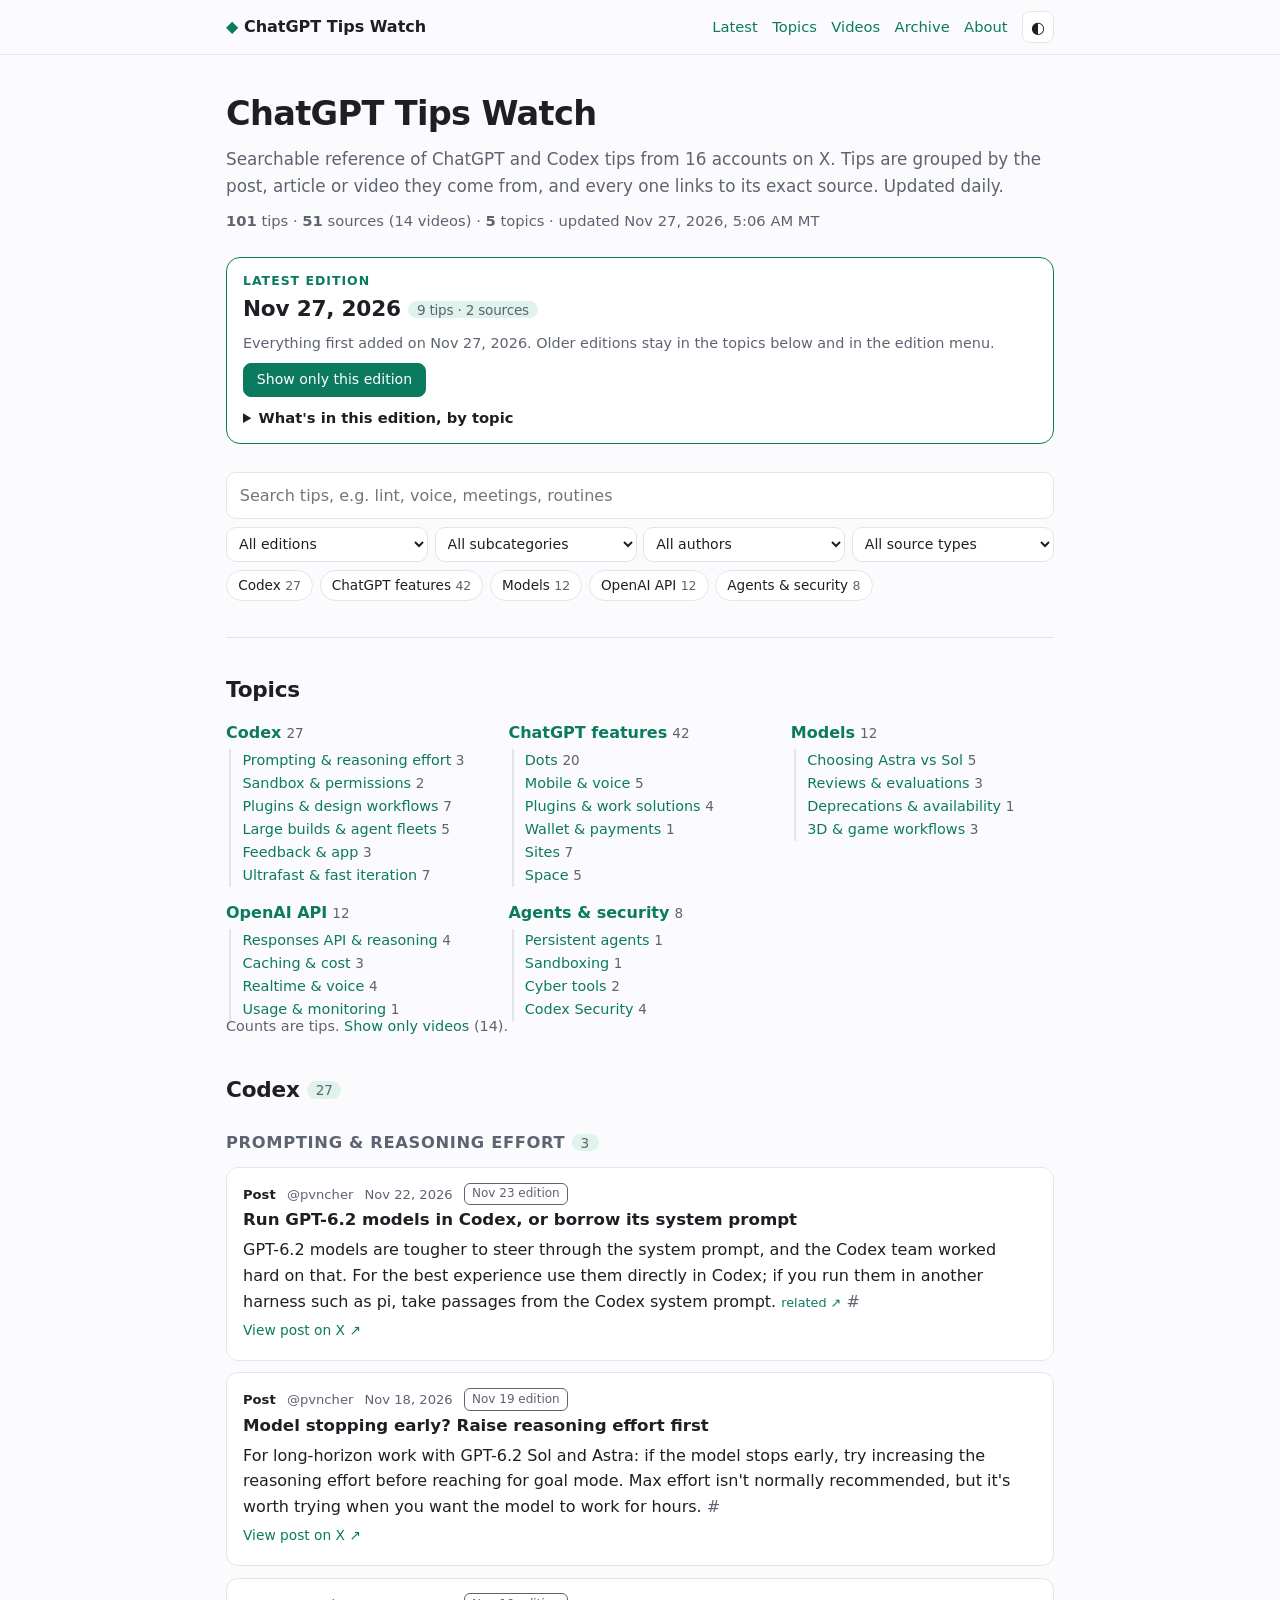
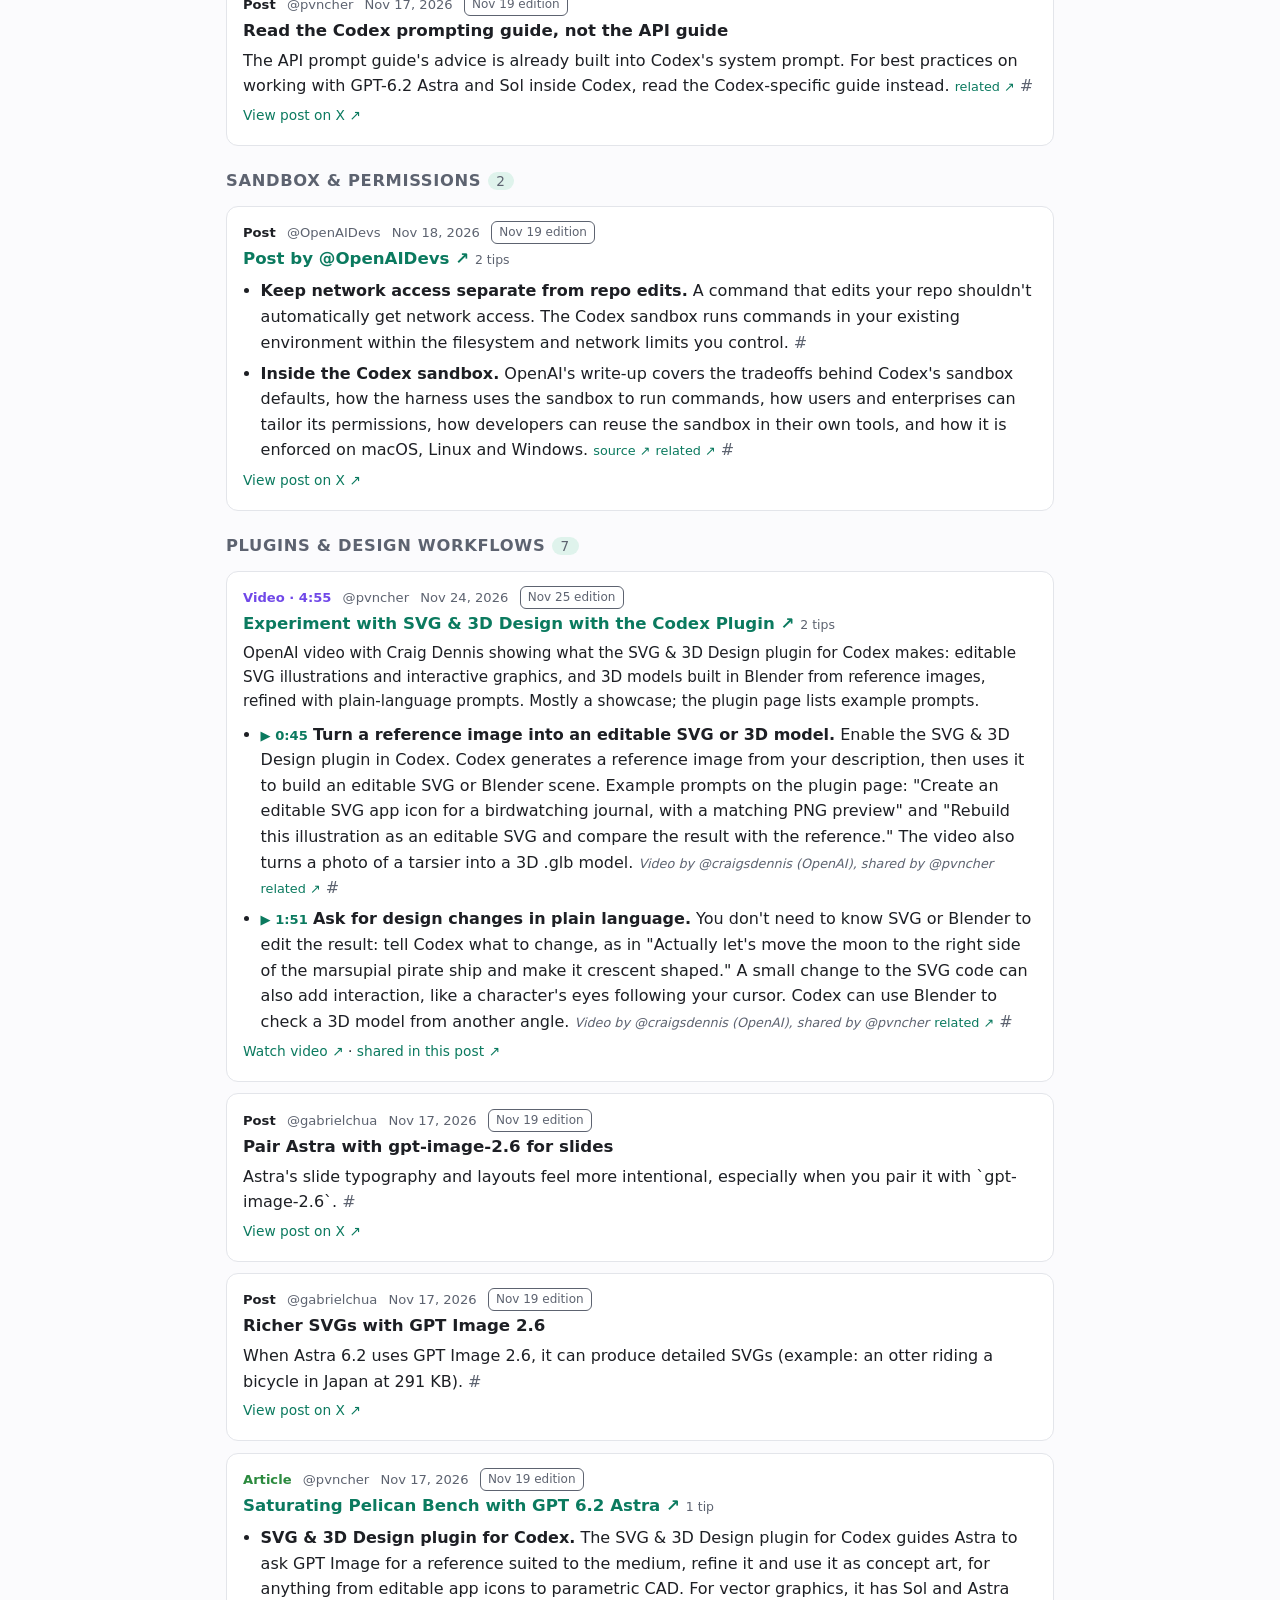
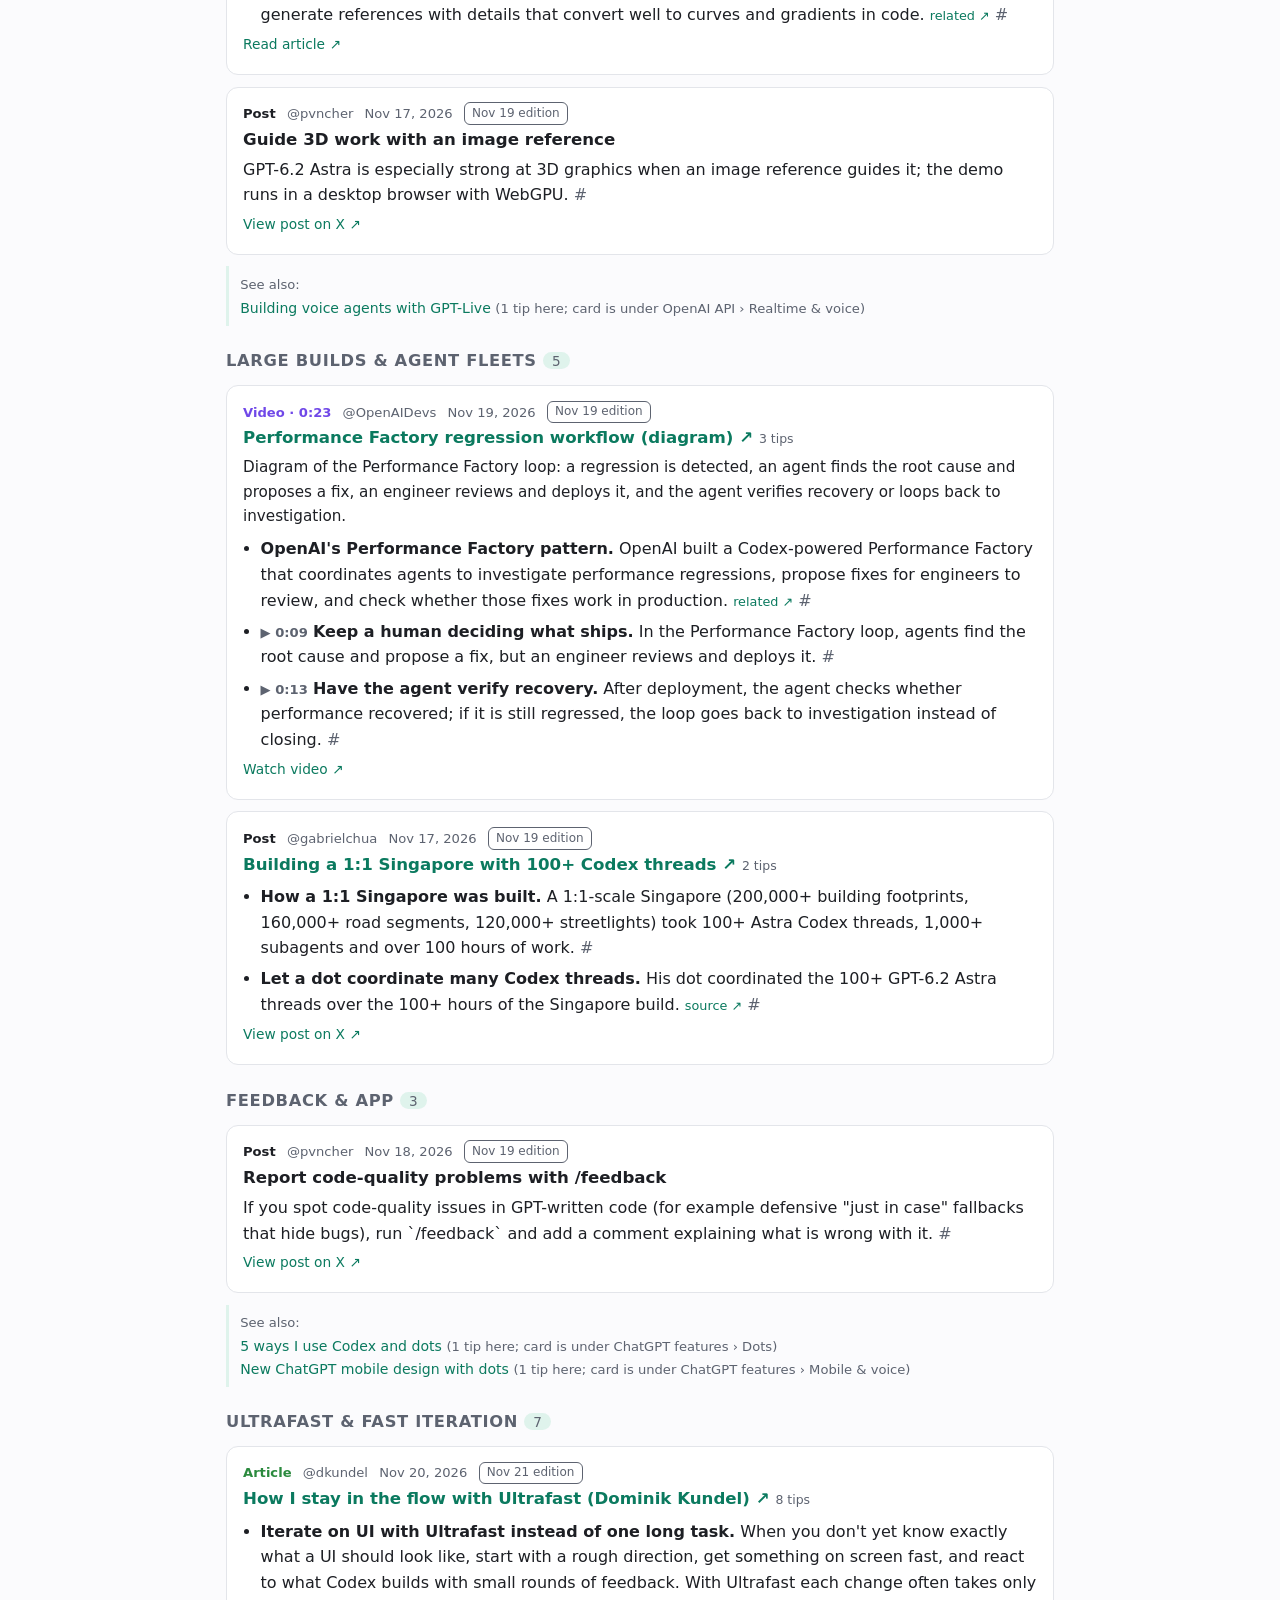
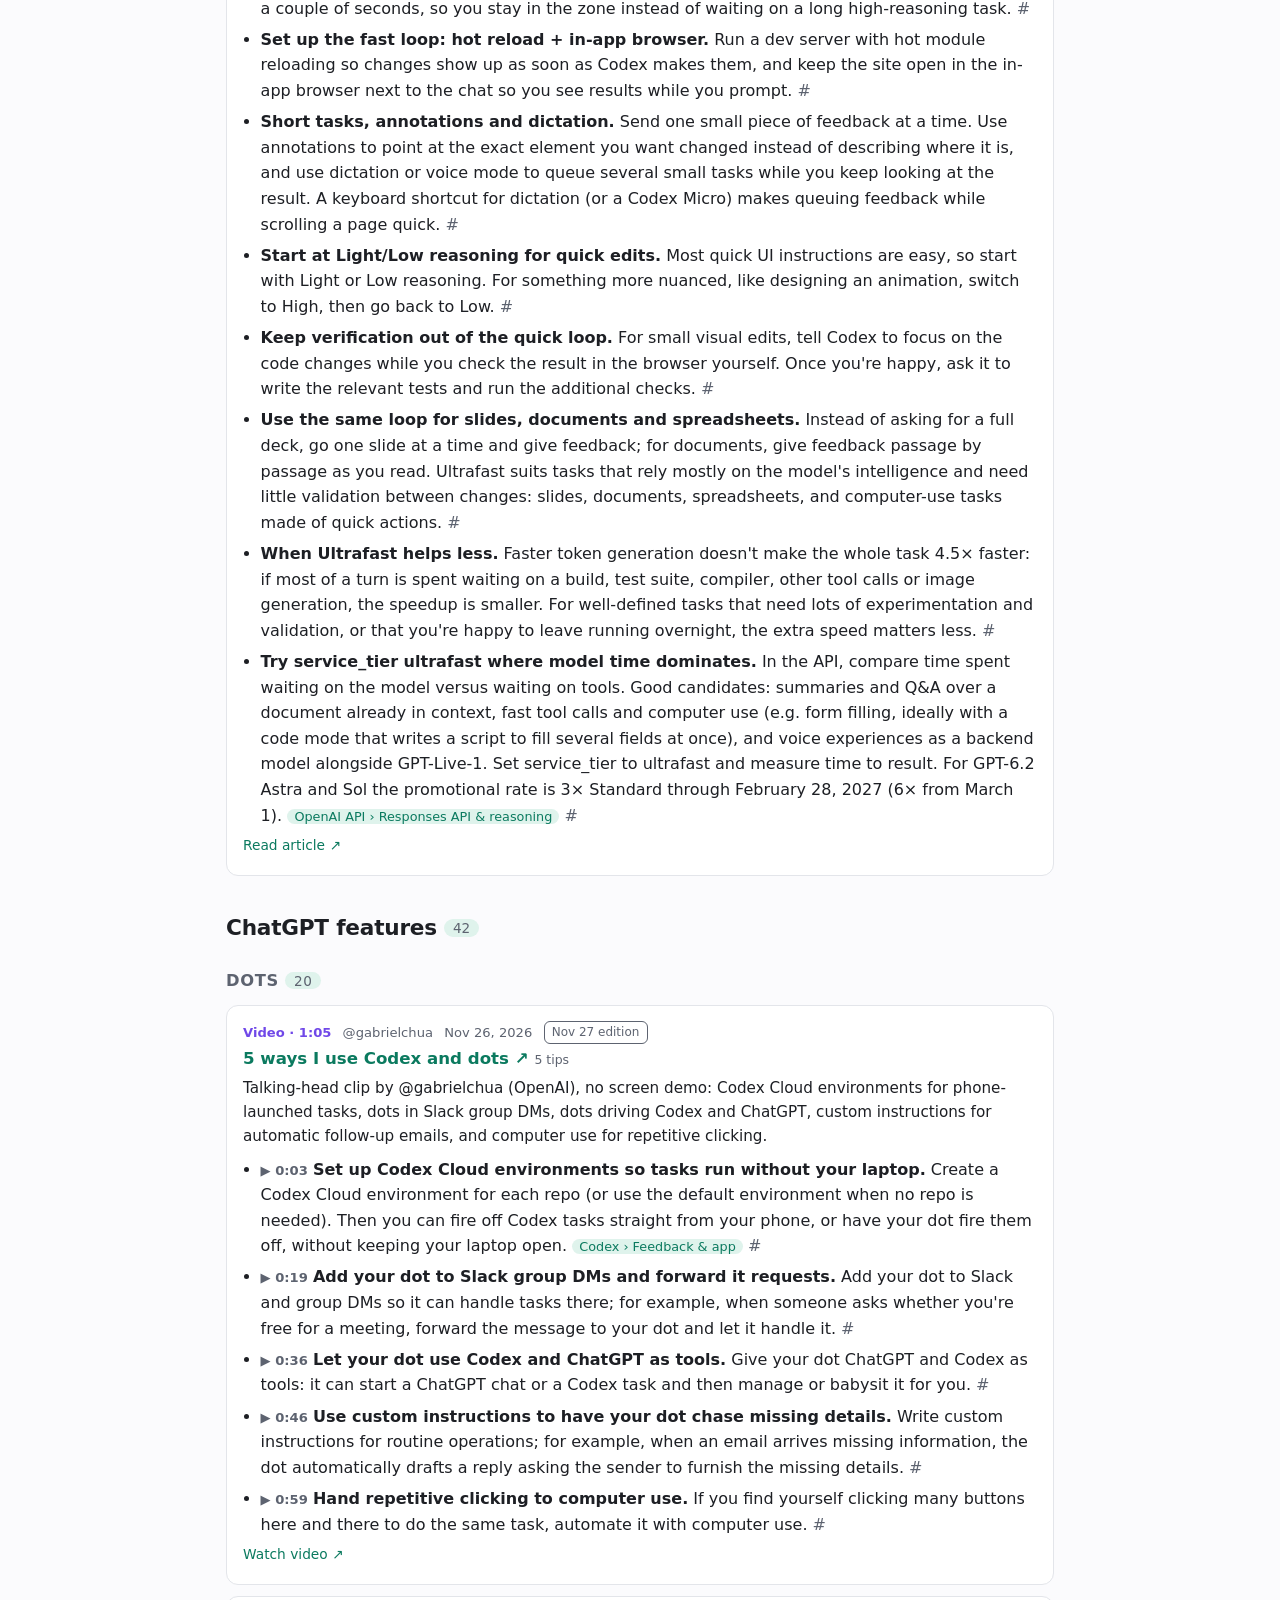
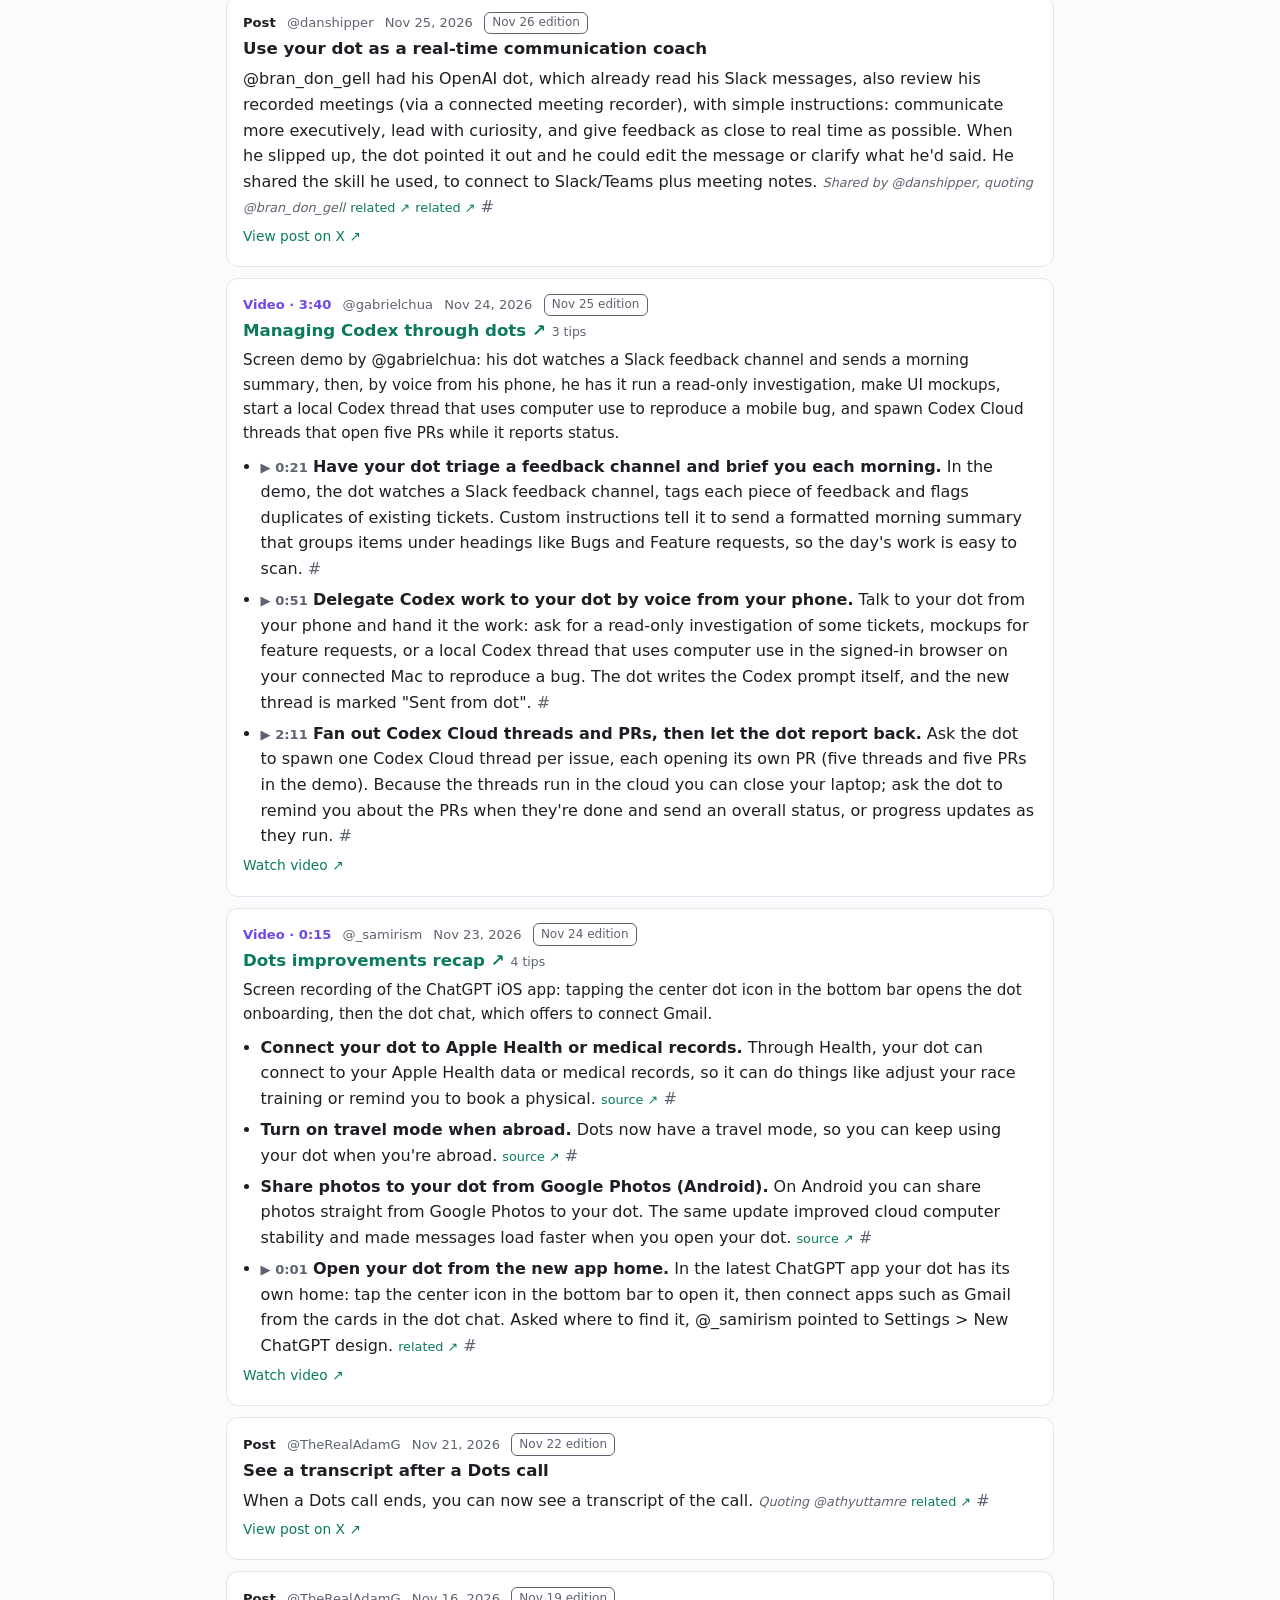
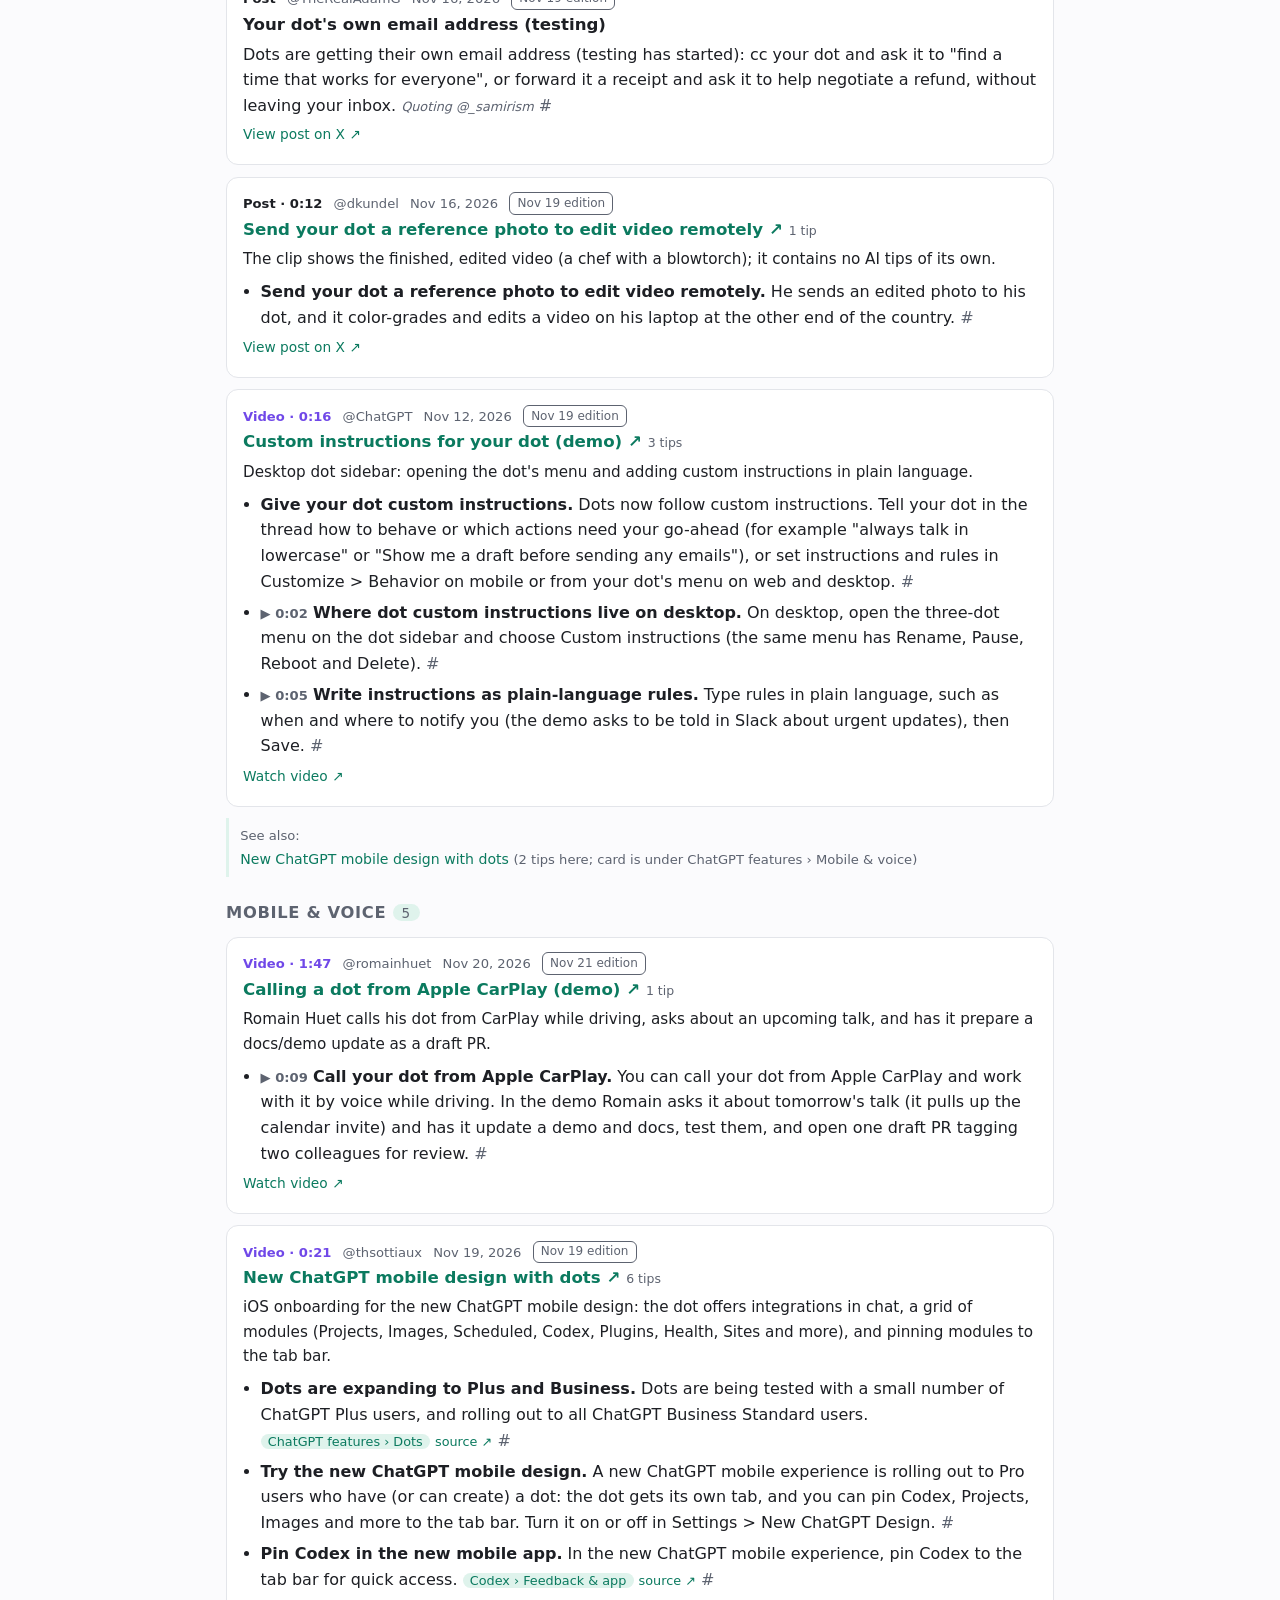
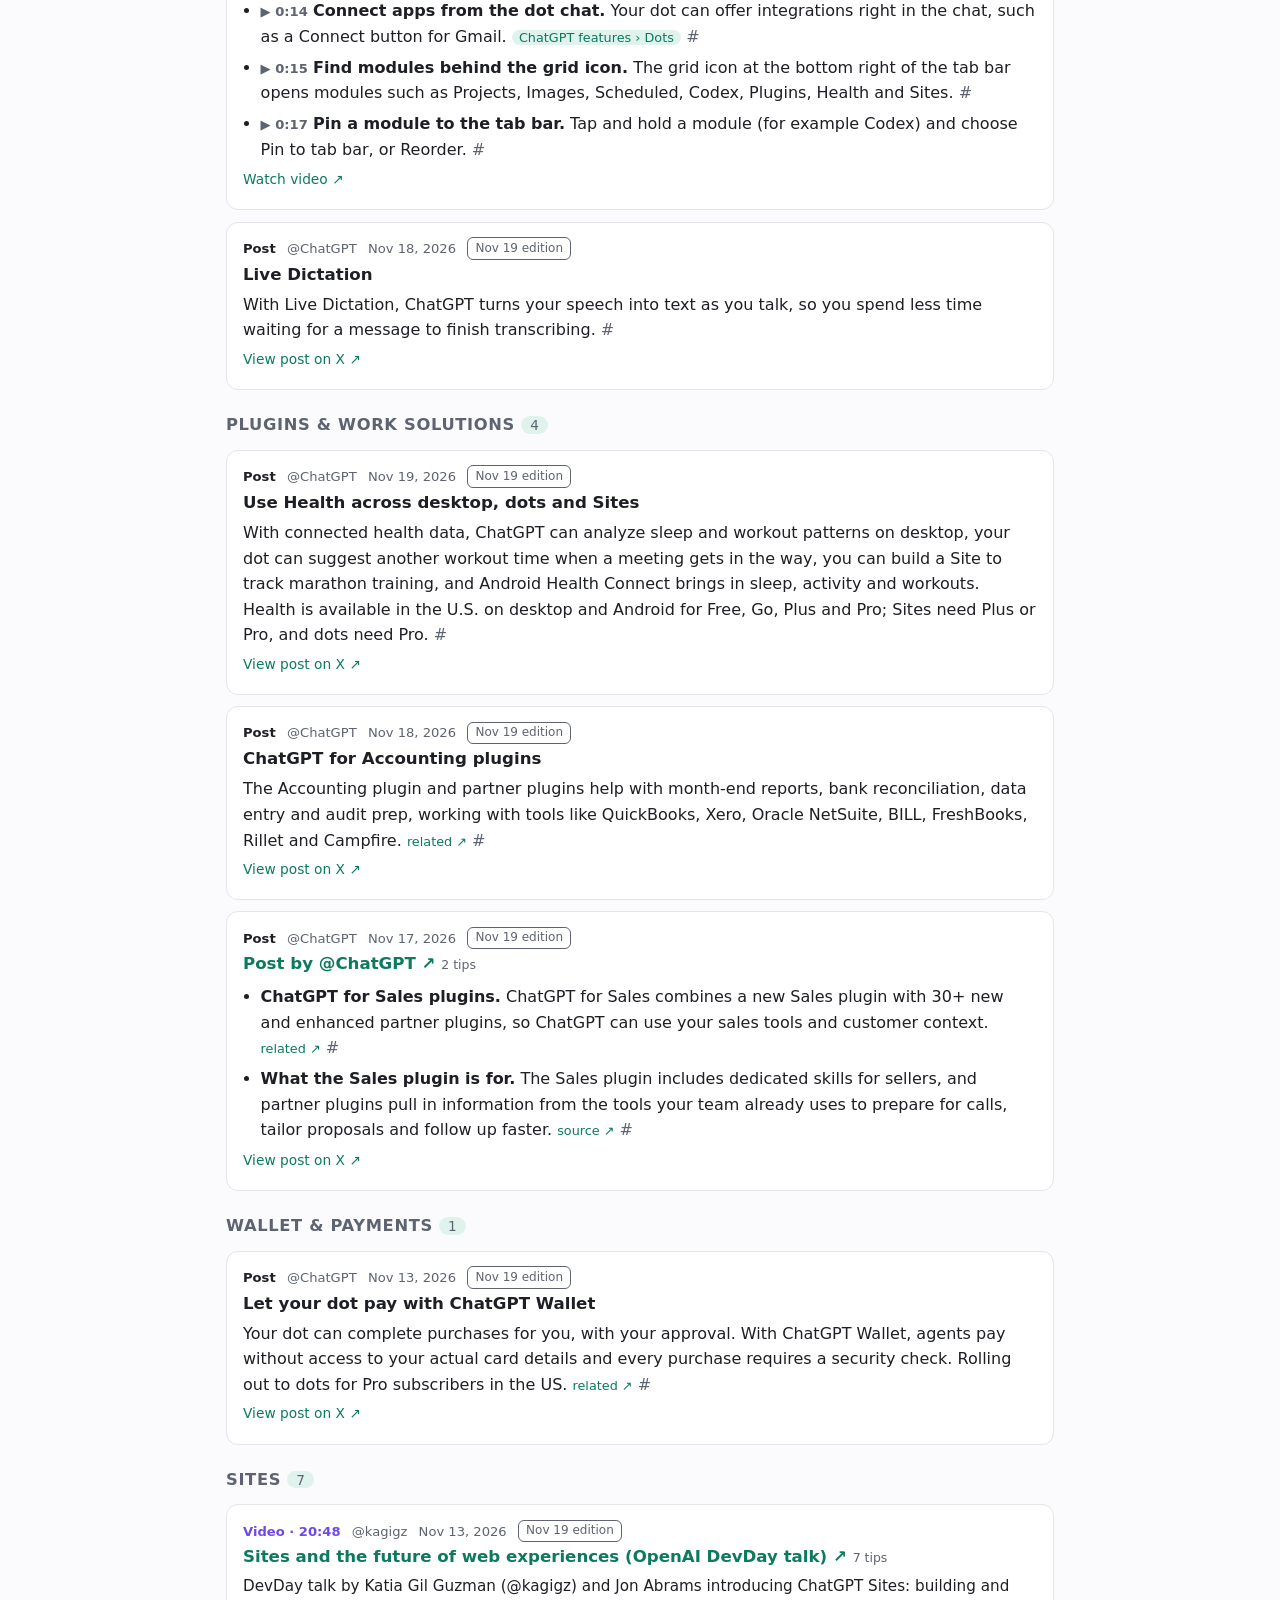
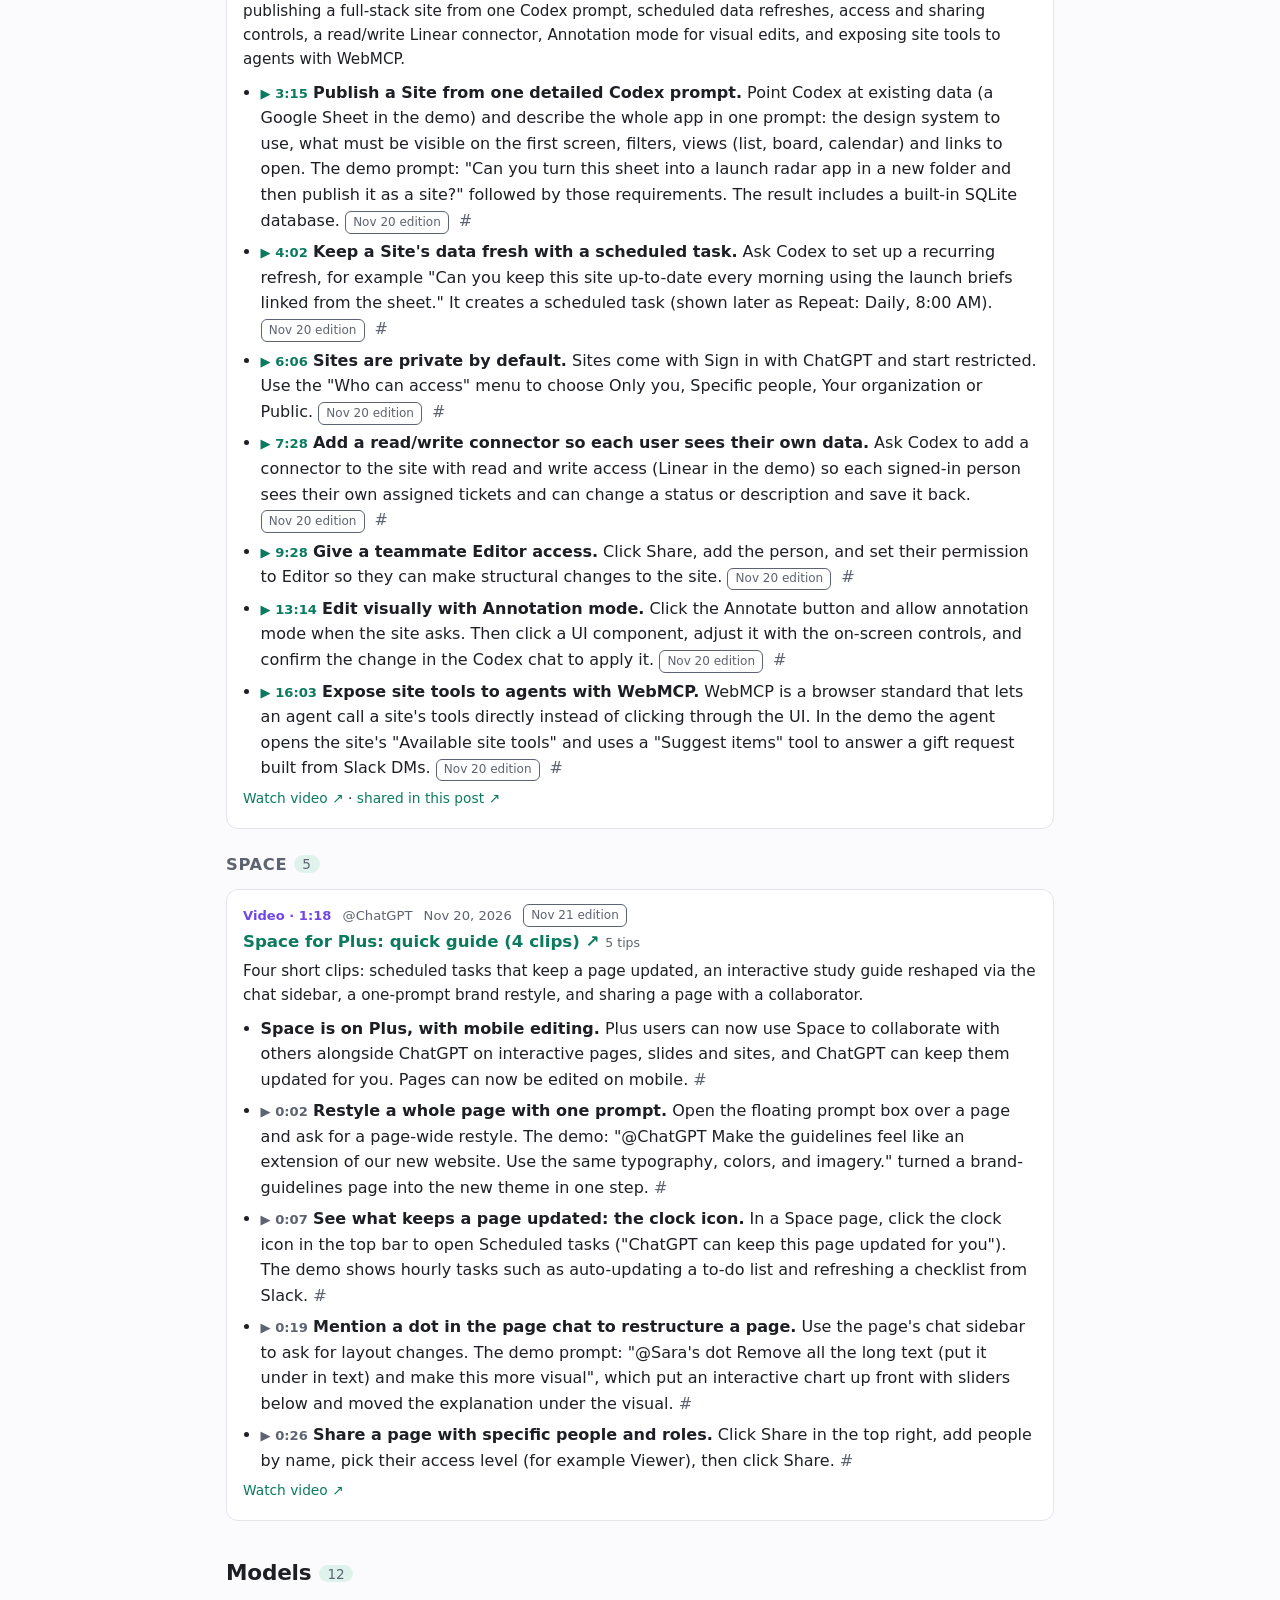
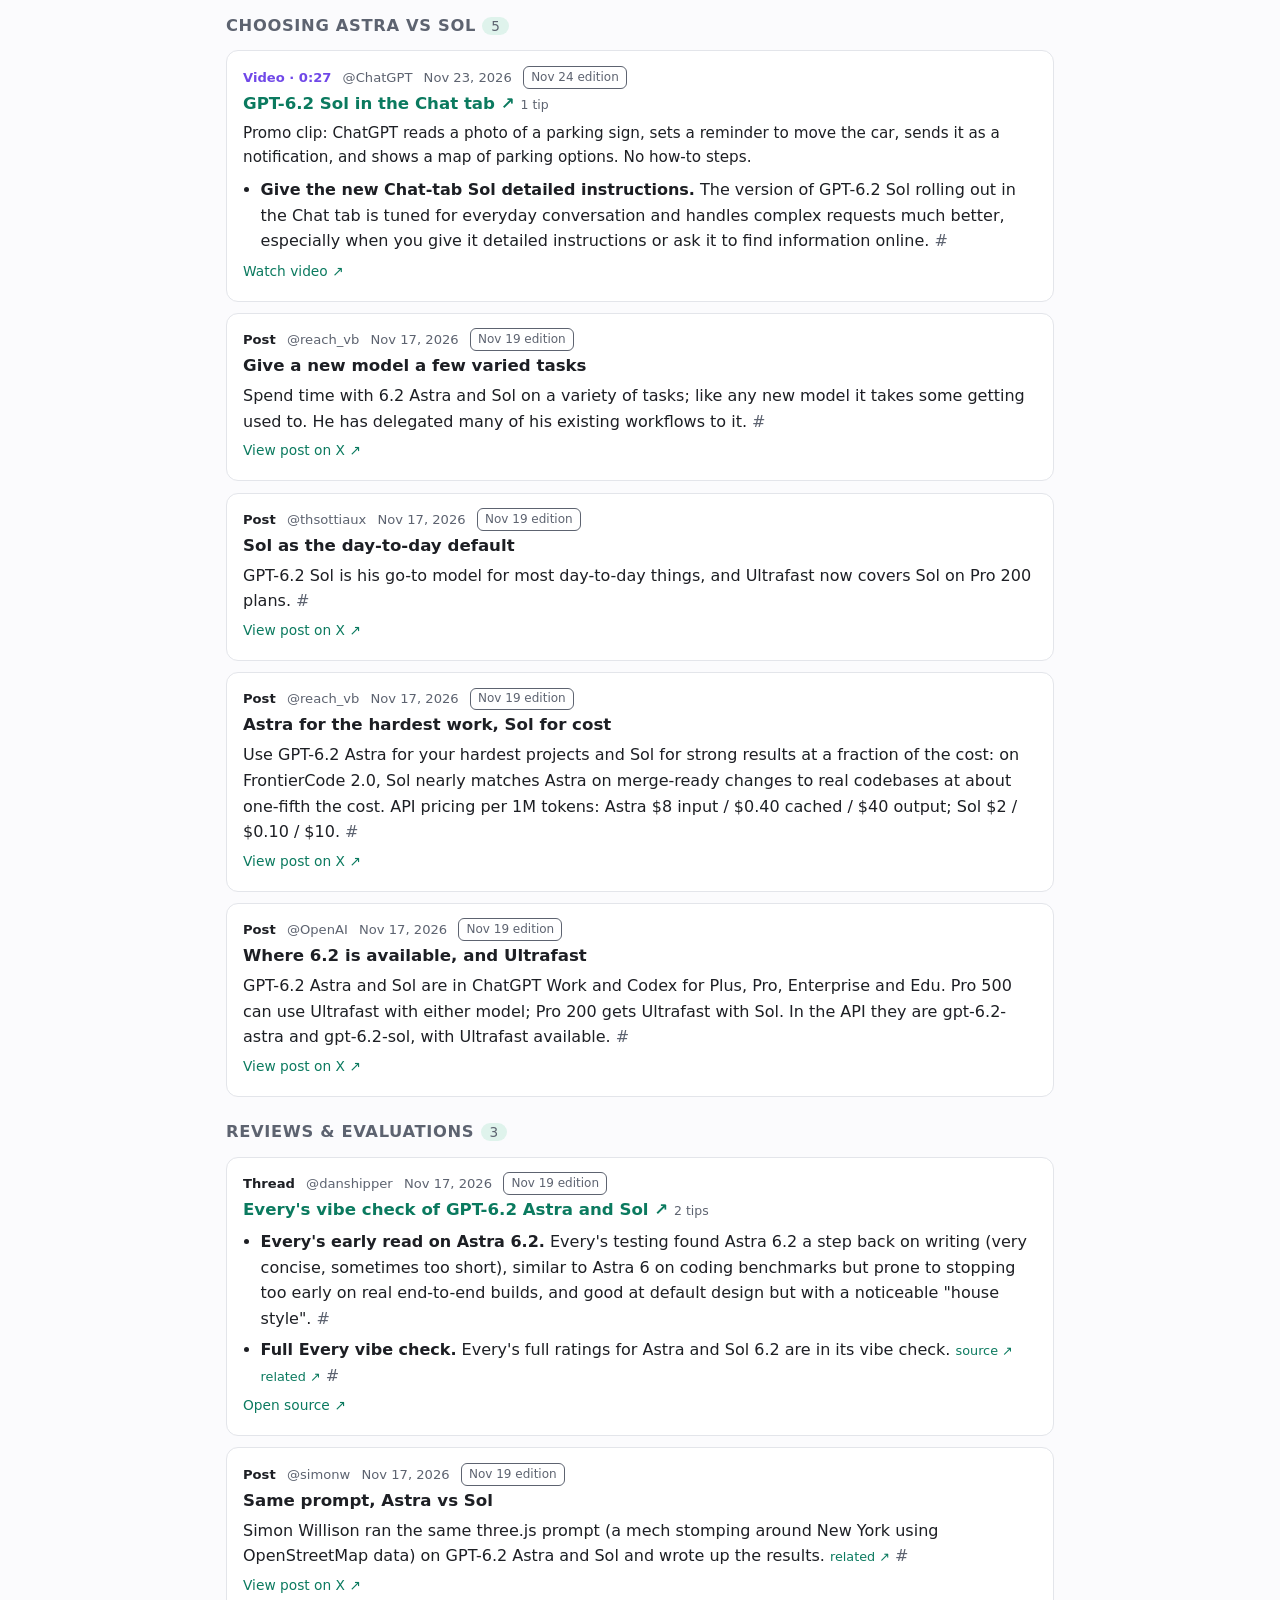
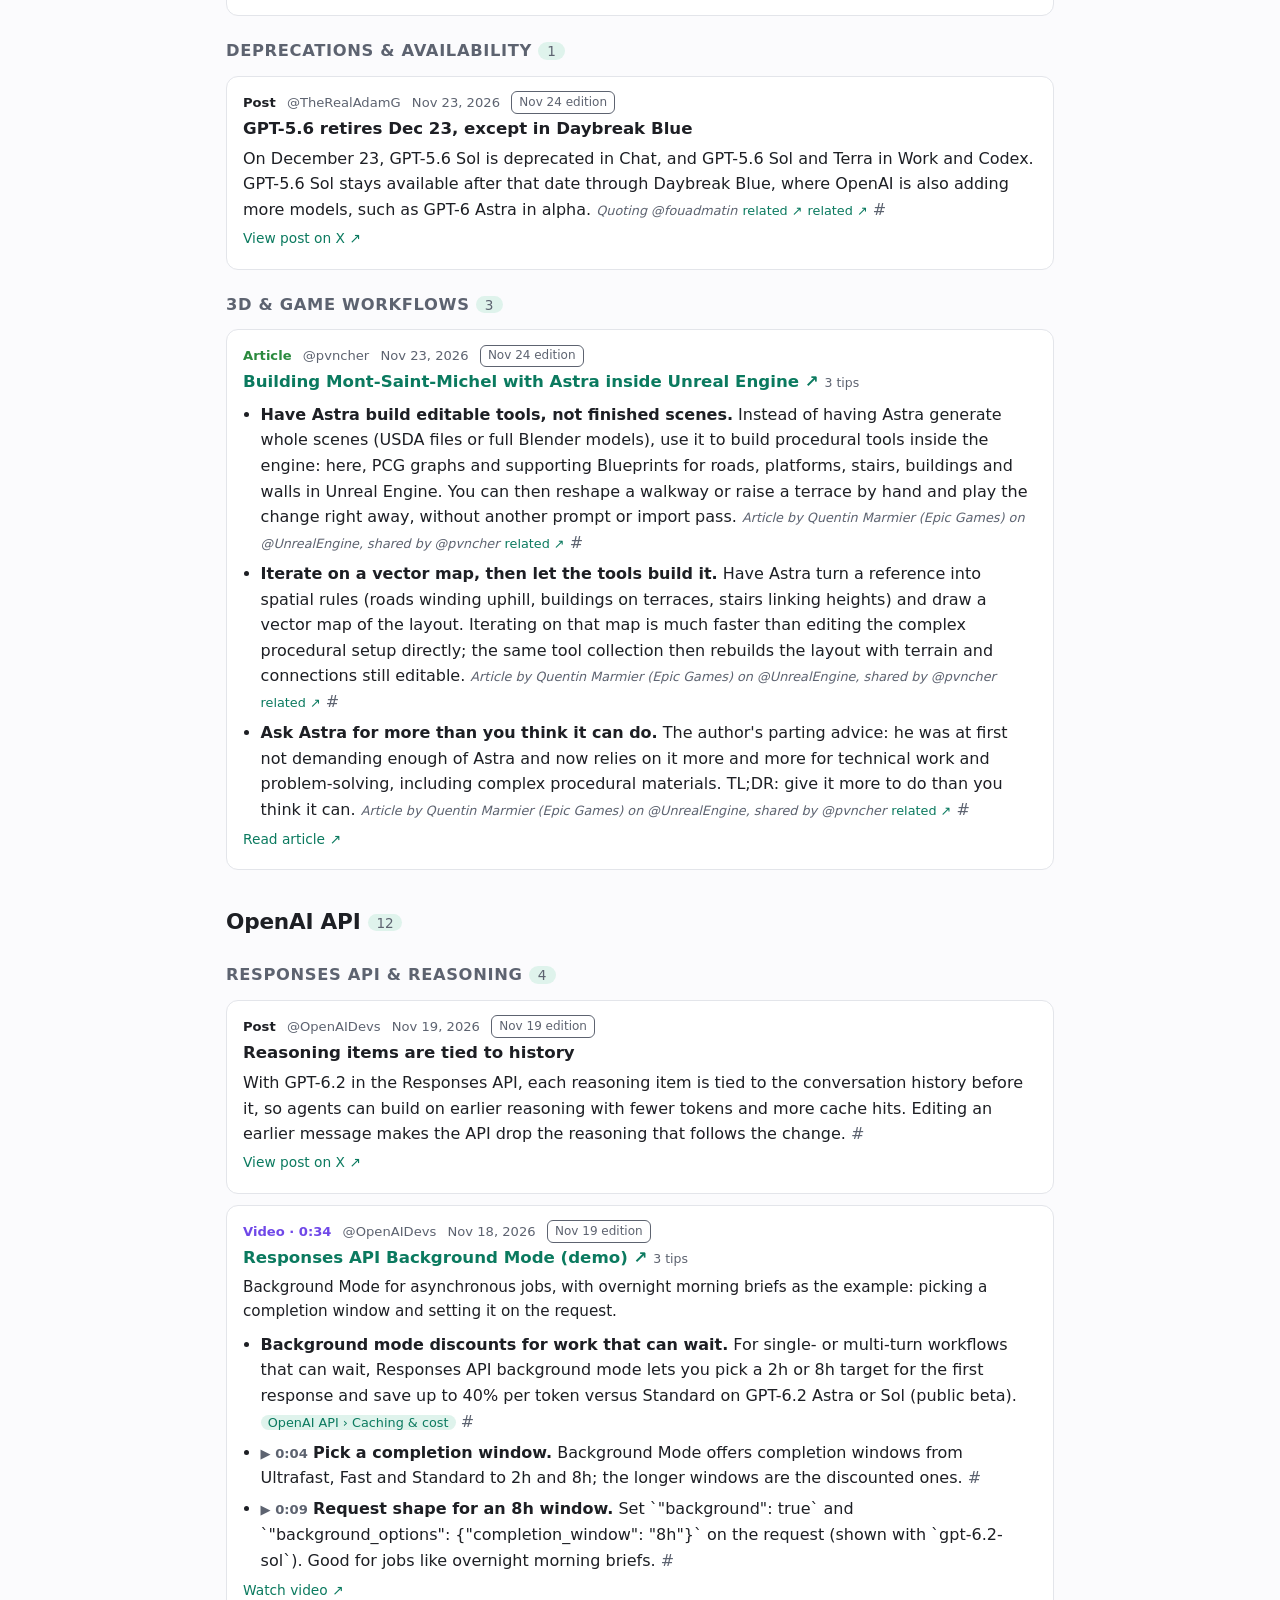
==== commit 3da5e950: "Daily update 2026-11-27" ====
--- a/index.html
+++ b/index.html
@@ -4,7 +4,7 @@
 <meta charset="utf-8">
 <meta name="viewport" content="width=device-width, initial-scale=1">
 <title>ChatGPT Tips Watch: Searchable reference of ChatGPT and Codex tips from 16 accounts on X</title>
-<meta name="description" content="92 tips from 49 sources across 5 topics on Codex, ChatGPT features, dots, OpenAI models and the OpenAI API, each linked to its source.">
+<meta name="description" content="101 tips from 51 sources across 5 topics on Codex, ChatGPT features, dots, OpenAI models and the OpenAI API, each linked to its source.">
 <link rel="canonical" href="https://cfmayer.github.io/chatgpt-tips-watch/">
 <meta name="color-scheme" content="light dark">
 <script>(function(){var d=document.documentElement,t=null;try{t=localStorage.getItem('theme')}catch(e){}if(t!=='light'&&t!=='dark'){t=window.matchMedia&&matchMedia('(prefers-color-scheme: dark)').matches?'dark':'light'}d.setAttribute('data-theme',t)})();</script>
@@ -13,7 +13,7 @@
 <link rel="stylesheet" href="assets/site.css?v=15bbc7c3">
 <meta property="og:site_name" content="ChatGPT Tips Watch">
 <meta property="og:title" content="ChatGPT Tips Watch: Searchable reference of ChatGPT and Codex tips from 16 accounts on X">
-<meta property="og:description" content="92 tips from 49 sources across 5 topics on Codex, ChatGPT features, dots, OpenAI models and the OpenAI API, each linked to its source.">
+<meta property="og:description" content="101 tips from 51 sources across 5 topics on Codex, ChatGPT features, dots, OpenAI models and the OpenAI API, each linked to its source.">
 <meta property="og:type" content="website">
 <meta property="og:url" content="https://cfmayer.github.io/chatgpt-tips-watch/">
 </head>
@@ -37,31 +37,31 @@
 <section class="hero">
   <h1>ChatGPT Tips Watch</h1>
   <p class="lede">Searchable reference of ChatGPT and Codex tips from 16 accounts on X. Tips are grouped by the post, article or video they come from, and every one links to its exact source. Updated daily.</p>
-  <p class="stats"><strong>92</strong> tips · <strong>49</strong> sources (12 videos) · <strong>5</strong> topics · updated Nov 26, 2026, 5:07 AM MT</p>
-</section>
-<section class="latest" id="latest" data-edition="2026-11-26">
+  <p class="stats"><strong>101</strong> tips · <strong>51</strong> sources (14 videos) · <strong>5</strong> topics · updated Nov 27, 2026, 5:06 AM MT</p>
+</section>
+<section class="latest" id="latest" data-edition="2026-11-27">
   <p class="kicker">Latest edition</p>
-  <h2>Nov 26, 2026 <span class="count">2 tips · 2 sources</span></h2>
-  <p class="hint">Everything first added on Nov 26, 2026. Older editions stay in the topics below and in the edition menu.</p>
-  <div class="latest-actions"><button type="button" class="btn" id="only-latest" data-edition="2026-11-26">Show only this edition</button></div>
-  <details class="edindex"><summary>What's in this edition, by topic</summary><div class="eitopic"><h3>ChatGPT features</h3><div class="eisub"><h4>Dots</h4><ul><li><a href="#x-2125687688066199721">Use your dot as a real-time communication coach</a></li></ul></div></div><div class="eitopic"><h3>OpenAI API</h3><div class="eisub"><h4>Caching &amp; cost</h4><ul><li><a href="#s-x-2125831156142883232">How I think about cost</a></li></ul></div></div></details>
+  <h2>Nov 27, 2026 <span class="count">9 tips · 2 sources</span></h2>
+  <p class="hint">Everything first added on Nov 27, 2026. Older editions stay in the topics below and in the edition menu.</p>
+  <div class="latest-actions"><button type="button" class="btn" id="only-latest" data-edition="2026-11-27">Show only this edition</button></div>
+  <details class="edindex"><summary>What's in this edition, by topic</summary><div class="eitopic"><h3>Codex</h3><div class="eisub"><h4>Plugins &amp; design workflows</h4><ul><li><a href="#s-x-2126148397455523917">Building voice agents with GPT-Live</a></li></ul></div><div class="eisub"><h4>Feedback &amp; app</h4><ul><li><a href="#s-x-2126138625020830021">5 ways I use Codex and dots</a></li></ul></div></div><div class="eitopic"><h3>ChatGPT features</h3><div class="eisub"><h4>Dots</h4><ul><li><a href="#s-x-2126138625020830021">5 ways I use Codex and dots</a> <span>4</span></li></ul></div></div><div class="eitopic"><h3>OpenAI API</h3><div class="eisub"><h4>Realtime &amp; voice</h4><ul><li><a href="#s-x-2126148397455523917">Building voice agents with GPT-Live</a> <span>3</span></li></ul></div></div></details>
 </section>
 <div class="controls" role="search">
   <label class="sr" for="q">Search tips</label>
   <input id="q" type="search" placeholder="Search tips, e.g. lint, voice, meetings, routines" autocomplete="off">
   <div class="selects">
-    <label class="sr" for="edition">Edition</label><select id="edition"><option value="">All editions</option><option value="2026-11-26">Nov 26, 2026 (latest) · 2 tips</option><option value="2026-11-25">Nov 25, 2026 · 9 tips</option><option value="2026-11-24">Nov 24, 2026 · 9 tips</option><option value="2026-11-23">Nov 23, 2026 · 1 tips</option><option value="2026-11-22">Nov 22, 2026 · 1 tips</option><option value="2026-11-21">Nov 21, 2026 · 15 tips</option><option value="2026-11-20">Nov 20, 2026 · 7 tips</option><option value="2026-11-19">Nov 19, 2026 · 48 tips</option></select>
-    <label class="sr" for="subcat">Subcategory</label><select id="subcat"><option value="">All subcategories</option><optgroup label="Codex"><option value="Codex|Prompting &amp; reasoning effort">Prompting &amp; reasoning effort (3)</option><option value="Codex|Sandbox &amp; permissions">Sandbox &amp; permissions (2)</option><option value="Codex|Plugins &amp; design workflows">Plugins &amp; design workflows (6)</option><option value="Codex|Large builds &amp; agent fleets">Large builds &amp; agent fleets (5)</option><option value="Codex|Feedback &amp; app">Feedback &amp; app (2)</option><option value="Codex|Ultrafast &amp; fast iteration">Ultrafast &amp; fast iteration (7)</option></optgroup><optgroup label="ChatGPT features"><option value="ChatGPT features|Dots">Dots (16)</option><option value="ChatGPT features|Mobile &amp; voice">Mobile &amp; voice (5)</option><option value="ChatGPT features|Plugins &amp; work solutions">Plugins &amp; work solutions (4)</option><option value="ChatGPT features|Wallet &amp; payments">Wallet &amp; payments (1)</option><option value="ChatGPT features|Sites">Sites (7)</option><option value="ChatGPT features|Space">Space (5)</option></optgroup><optgroup label="Models"><option value="Models|Choosing Astra vs Sol">Choosing Astra vs Sol (5)</option><option value="Models|Reviews &amp; evaluations">Reviews &amp; evaluations (3)</option><option value="Models|Deprecations &amp; availability">Deprecations &amp; availability (1)</option><option value="Models|3D &amp; game workflows">3D &amp; game workflows (3)</option></optgroup><optgroup label="OpenAI API"><option value="OpenAI API|Responses API &amp; reasoning">Responses API &amp; reasoning (4)</option><option value="OpenAI API|Caching &amp; cost">Caching &amp; cost (3)</option><option value="OpenAI API|Realtime &amp; voice">Realtime &amp; voice (1)</option><option value="OpenAI API|Usage &amp; monitoring">Usage &amp; monitoring (1)</option></optgroup><optgroup label="Agents &amp; security"><option value="Agents &amp; security|Persistent agents">Persistent agents (1)</option><option value="Agents &amp; security|Sandboxing">Sandboxing (1)</option><option value="Agents &amp; security|Cyber tools">Cyber tools (2)</option><option value="Agents &amp; security|Codex Security">Codex Security (4)</option></optgroup></select>
+    <label class="sr" for="edition">Edition</label><select id="edition"><option value="">All editions</option><option value="2026-11-27">Nov 27, 2026 (latest) · 9 tips</option><option value="2026-11-26">Nov 26, 2026 · 2 tips</option><option value="2026-11-25">Nov 25, 2026 · 9 tips</option><option value="2026-11-24">Nov 24, 2026 · 9 tips</option><option value="2026-11-23">Nov 23, 2026 · 1 tips</option><option value="2026-11-22">Nov 22, 2026 · 1 tips</option><option value="2026-11-21">Nov 21, 2026 · 15 tips</option><option value="2026-11-20">Nov 20, 2026 · 7 tips</option><option value="2026-11-19">Nov 19, 2026 · 48 tips</option></select>
+    <label class="sr" for="subcat">Subcategory</label><select id="subcat"><option value="">All subcategories</option><optgroup label="Codex"><option value="Codex|Prompting &amp; reasoning effort">Prompting &amp; reasoning effort (3)</option><option value="Codex|Sandbox &amp; permissions">Sandbox &amp; permissions (2)</option><option value="Codex|Plugins &amp; design workflows">Plugins &amp; design workflows (7)</option><option value="Codex|Large builds &amp; agent fleets">Large builds &amp; agent fleets (5)</option><option value="Codex|Feedback &amp; app">Feedback &amp; app (3)</option><option value="Codex|Ultrafast &amp; fast iteration">Ultrafast &amp; fast iteration (7)</option></optgroup><optgroup label="ChatGPT features"><option value="ChatGPT features|Dots">Dots (20)</option><option value="ChatGPT features|Mobile &amp; voice">Mobile &amp; voice (5)</option><option value="ChatGPT features|Plugins &amp; work solutions">Plugins &amp; work solutions (4)</option><option value="ChatGPT features|Wallet &amp; payments">Wallet &amp; payments (1)</option><option value="ChatGPT features|Sites">Sites (7)</option><option value="ChatGPT features|Space">Space (5)</option></optgroup><optgroup label="Models"><option value="Models|Choosing Astra vs Sol">Choosing Astra vs Sol (5)</option><option value="Models|Reviews &amp; evaluations">Reviews &amp; evaluations (3)</option><option value="Models|Deprecations &amp; availability">Deprecations &amp; availability (1)</option><option value="Models|3D &amp; game workflows">3D &amp; game workflows (3)</option></optgroup><optgroup label="OpenAI API"><option value="OpenAI API|Responses API &amp; reasoning">Responses API &amp; reasoning (4)</option><option value="OpenAI API|Caching &amp; cost">Caching &amp; cost (3)</option><option value="OpenAI API|Realtime &amp; voice">Realtime &amp; voice (4)</option><option value="OpenAI API|Usage &amp; monitoring">Usage &amp; monitoring (1)</option></optgroup><optgroup label="Agents &amp; security"><option value="Agents &amp; security|Persistent agents">Persistent agents (1)</option><option value="Agents &amp; security|Sandboxing">Sandboxing (1)</option><option value="Agents &amp; security|Cyber tools">Cyber tools (2)</option><option value="Agents &amp; security|Codex Security">Codex Security (4)</option></optgroup></select>
     <label class="sr" for="author">Author</label><select id="author"><option value="">All authors</option><option value="_samirism">@_samirism</option><option value="ChatGPT">@ChatGPT</option><option value="danshipper">@danshipper</option><option value="dkundel">@dkundel</option><option value="gabrielchua">@gabrielchua</option><option value="kagigz">@kagigz</option><option value="kevins8">@kevins8</option><option value="OpenAI">@OpenAI</option><option value="OpenAIDevs">@OpenAIDevs</option><option value="pvncher">@pvncher</option><option value="reach_vb">@reach_vb</option><option value="romainhuet">@romainhuet</option><option value="simonw">@simonw</option><option value="steipete">@steipete</option><option value="TheRealAdamG">@TheRealAdamG</option><option value="thsottiaux">@thsottiaux</option></select>
-    <label class="sr" for="type">Source type</label><select id="type"><option value="">All source types</option><option value="post">Posts (32)</option><option value="article">Articles (4)</option><option value="video">Videos (12)</option><option value="thread">Threads (1)</option></select>
+    <label class="sr" for="type">Source type</label><select id="type"><option value="">All source types</option><option value="post">Posts (32)</option><option value="article">Articles (4)</option><option value="video">Videos (14)</option><option value="thread">Threads (1)</option></select>
   </div>
-  <div class="chips" aria-label="Filter by topic"><button type="button" class="chip" data-topic="Codex" aria-pressed="false">Codex <span>25</span></button><button type="button" class="chip" data-topic="ChatGPT features" aria-pressed="false">ChatGPT features <span>38</span></button><button type="button" class="chip" data-topic="Models" aria-pressed="false">Models <span>12</span></button><button type="button" class="chip" data-topic="OpenAI API" aria-pressed="false">OpenAI API <span>9</span></button><button type="button" class="chip" data-topic="Agents &amp; security" aria-pressed="false">Agents &amp; security <span>8</span></button></div>
+  <div class="chips" aria-label="Filter by topic"><button type="button" class="chip" data-topic="Codex" aria-pressed="false">Codex <span>27</span></button><button type="button" class="chip" data-topic="ChatGPT features" aria-pressed="false">ChatGPT features <span>42</span></button><button type="button" class="chip" data-topic="Models" aria-pressed="false">Models <span>12</span></button><button type="button" class="chip" data-topic="OpenAI API" aria-pressed="false">OpenAI API <span>12</span></button><button type="button" class="chip" data-topic="Agents &amp; security" aria-pressed="false">Agents &amp; security <span>8</span></button></div>
   <p id="status" class="status" aria-live="polite"></p>
 </div>
-<nav class="toc" id="topics" aria-label="Topics"><h2>Topics</h2><ul class="tocl"><li><a class="tt" href="#t-codex">Codex</a> <span>25</span><ul><li><a href="#sc-codex-prompting-reasoning-effort">Prompting &amp; reasoning effort</a> <span>3</span></li><li><a href="#sc-codex-sandbox-permissions">Sandbox &amp; permissions</a> <span>2</span></li><li><a href="#sc-codex-plugins-design-workflows">Plugins &amp; design workflows</a> <span>6</span></li><li><a href="#sc-codex-large-builds-agent-fleets">Large builds &amp; agent fleets</a> <span>5</span></li><li><a href="#sc-codex-feedback-app">Feedback &amp; app</a> <span>2</span></li><li><a href="#sc-codex-ultrafast-fast-iteration">Ultrafast &amp; fast iteration</a> <span>7</span></li></ul></li><li><a class="tt" href="#t-chatgpt-features">ChatGPT features</a> <span>38</span><ul><li><a href="#sc-chatgpt-features-dots">Dots</a> <span>16</span></li><li><a href="#sc-chatgpt-features-mobile-voice">Mobile &amp; voice</a> <span>5</span></li><li><a href="#sc-chatgpt-features-plugins-work-solutions">Plugins &amp; work solutions</a> <span>4</span></li><li><a href="#sc-chatgpt-features-wallet-payments">Wallet &amp; payments</a> <span>1</span></li><li><a href="#sc-chatgpt-features-sites">Sites</a> <span>7</span></li><li><a href="#sc-chatgpt-features-space">Space</a> <span>5</span></li></ul></li><li><a class="tt" href="#t-models">Models</a> <span>12</span><ul><li><a href="#sc-models-choosing-astra-vs-sol">Choosing Astra vs Sol</a> <span>5</span></li><li><a href="#sc-models-reviews-evaluations">Reviews &amp; evaluations</a> <span>3</span></li><li><a href="#sc-models-deprecations-availability">Deprecations &amp; availability</a> <span>1</span></li><li><a href="#sc-models-3d-game-workflows">3D &amp; game workflows</a> <span>3</span></li></ul></li><li><a class="tt" href="#t-openai-api">OpenAI API</a> <span>9</span><ul><li><a href="#sc-openai-api-responses-api-reasoning">Responses API &amp; reasoning</a> <span>4</span></li><li><a href="#sc-openai-api-caching-cost">Caching &amp; cost</a> <span>3</span></li><li><a href="#sc-openai-api-realtime-voice">Realtime &amp; voice</a> <span>1</span></li><li><a href="#sc-openai-api-usage-monitoring">Usage &amp; monitoring</a> <span>1</span></li></ul></li><li><a class="tt" href="#t-agents-security">Agents &amp; security</a> <span>8</span><ul><li><a href="#sc-agents-security-persistent-agents">Persistent agents</a> <span>1</span></li><li><a href="#sc-agents-security-sandboxing">Sandboxing</a> <span>1</span></li><li><a href="#sc-agents-security-cyber-tools">Cyber tools</a> <span>2</span></li><li><a href="#sc-agents-security-codex-security">Codex Security</a> <span>4</span></li></ul></li></ul>
-<p class="hint">Counts are tips. <a href="?type=video#topics">Show only videos</a> (12).</p></nav>
+<nav class="toc" id="topics" aria-label="Topics"><h2>Topics</h2><ul class="tocl"><li><a class="tt" href="#t-codex">Codex</a> <span>27</span><ul><li><a href="#sc-codex-prompting-reasoning-effort">Prompting &amp; reasoning effort</a> <span>3</span></li><li><a href="#sc-codex-sandbox-permissions">Sandbox &amp; permissions</a> <span>2</span></li><li><a href="#sc-codex-plugins-design-workflows">Plugins &amp; design workflows</a> <span>7</span></li><li><a href="#sc-codex-large-builds-agent-fleets">Large builds &amp; agent fleets</a> <span>5</span></li><li><a href="#sc-codex-feedback-app">Feedback &amp; app</a> <span>3</span></li><li><a href="#sc-codex-ultrafast-fast-iteration">Ultrafast &amp; fast iteration</a> <span>7</span></li></ul></li><li><a class="tt" href="#t-chatgpt-features">ChatGPT features</a> <span>42</span><ul><li><a href="#sc-chatgpt-features-dots">Dots</a> <span>20</span></li><li><a href="#sc-chatgpt-features-mobile-voice">Mobile &amp; voice</a> <span>5</span></li><li><a href="#sc-chatgpt-features-plugins-work-solutions">Plugins &amp; work solutions</a> <span>4</span></li><li><a href="#sc-chatgpt-features-wallet-payments">Wallet &amp; payments</a> <span>1</span></li><li><a href="#sc-chatgpt-features-sites">Sites</a> <span>7</span></li><li><a href="#sc-chatgpt-features-space">Space</a> <span>5</span></li></ul></li><li><a class="tt" href="#t-models">Models</a> <span>12</span><ul><li><a href="#sc-models-choosing-astra-vs-sol">Choosing Astra vs Sol</a> <span>5</span></li><li><a href="#sc-models-reviews-evaluations">Reviews &amp; evaluations</a> <span>3</span></li><li><a href="#sc-models-deprecations-availability">Deprecations &amp; availability</a> <span>1</span></li><li><a href="#sc-models-3d-game-workflows">3D &amp; game workflows</a> <span>3</span></li></ul></li><li><a class="tt" href="#t-openai-api">OpenAI API</a> <span>12</span><ul><li><a href="#sc-openai-api-responses-api-reasoning">Responses API &amp; reasoning</a> <span>4</span></li><li><a href="#sc-openai-api-caching-cost">Caching &amp; cost</a> <span>3</span></li><li><a href="#sc-openai-api-realtime-voice">Realtime &amp; voice</a> <span>4</span></li><li><a href="#sc-openai-api-usage-monitoring">Usage &amp; monitoring</a> <span>1</span></li></ul></li><li><a class="tt" href="#t-agents-security">Agents &amp; security</a> <span>8</span><ul><li><a href="#sc-agents-security-persistent-agents">Persistent agents</a> <span>1</span></li><li><a href="#sc-agents-security-sandboxing">Sandboxing</a> <span>1</span></li><li><a href="#sc-agents-security-cyber-tools">Cyber tools</a> <span>2</span></li><li><a href="#sc-agents-security-codex-security">Codex Security</a> <span>4</span></li></ul></li></ul>
+<p class="hint">Counts are tips. <a href="?type=video#topics">Show only videos</a> (14).</p></nav>
 <div id="browse">
-<section class="topic" id="t-codex" data-topic="Codex"><h2>Codex <span class="count">25</span></h2>
+<section class="topic" id="t-codex" data-topic="Codex"><h2>Codex <span class="count">27</span></h2>
 <section class="subcat" id="sc-codex-prompting-reasoning-effort" data-subcat="Codex|Prompting &amp; reasoning effort"><h3 class="sch">Prompting &amp; reasoning effort <span class="count">3</span></h3>
 <article id="s-x-2124488871887134835" class="card compact" data-type="post" data-author="pvncher" data-edition="2026-11-23" data-topic="Codex" data-subcat="Codex|Prompting &amp; reasoning effort" data-head="run gpt-6.2 models in codex, or borrow its system prompt pvncher  post codex prompting &amp; reasoning effort" data-n="1">
 <div class="meta"><span class="type post">Post</span> <span>@pvncher</span> <time datetime="2026-11-22">Nov 22, 2026</time> <span class="badge ed" title="Edition that first added this">Nov 23 edition</span></div>
@@ -96,7 +96,7 @@
 </article>
 
 </section>
-<section class="subcat" id="sc-codex-plugins-design-workflows" data-subcat="Codex|Plugins &amp; design workflows"><h3 class="sch">Plugins &amp; design workflows <span class="count">6</span></h3>
+<section class="subcat" id="sc-codex-plugins-design-workflows" data-subcat="Codex|Plugins &amp; design workflows"><h3 class="sch">Plugins &amp; design workflows <span class="count">7</span></h3>
 <article id="s-yt-1u0hTd86_HU" class="card" data-type="video" data-author="pvncher" data-edition="2026-11-25" data-topic="Codex" data-subcat="Codex|Plugins &amp; design workflows" data-head="experiment with svg &amp; 3d design with the codex plugin pvncher openai video with craig dennis showing what the svg &amp; 3d design plugin for codex makes: editable svg illustrations and interactive graphics, and 3d models built in blender from reference images, refined with plain-language prompts. mostly a showcase; the plugin page lists example prompts. video · 4:55 codex plugins &amp; design workflows" data-n="2">
 <div class="meta"><span class="type video">Video · 4:55</span> <span>@pvncher</span> <time datetime="2026-11-24">Nov 24, 2026</time> <span class="badge ed" title="Edition that first added this">Nov 25 edition</span></div>
 <h3><a href="https://www.youtube.com/watch?v=1u0hTd86_HU" target="_blank" rel="noopener">Experiment with SVG &amp; 3D Design with the Codex Plugin ↗</a> <span class="n">2 tips</span></h3>
@@ -134,7 +134,15 @@
 <p class="t one" id="x-2122755434758967623" data-topic="Codex" data-subcat="Codex|Plugins &amp; design workflows" data-edition="2026-11-19" data-author="pvncher" data-search="guide 3d work with an image reference gpt-6.2 astra is especially strong at 3d graphics when an image reference guides it; the demo runs in a desktop browser with webgpu. pvncher codex plugins &amp; design workflows 3d ">GPT-6.2 Astra is especially strong at 3D graphics when an image reference guides it; the demo runs in a desktop browser with WebGPU. <a class="perma" href="#x-2122755434758967623" aria-label="Link to this tip">#</a></p>
 <p class="src"><a href="https://x.com/pvncher/status/2122755434758967623" target="_blank" rel="noopener">View post on X ↗</a></p>
 </article>
-
+<div class="seealso"><span>See also:</span><ul><li data-src="s-x-2126148397455523917" data-subcat="Codex|Plugins &amp; design workflows"><a href="#s-x-2126148397455523917">Building voice agents with GPT-Live</a> <span>(1 tip here; card is under OpenAI API › Realtime &amp; voice)</span></li></ul></div><article data-mirror="s-x-2126148397455523917" class="card mirror" data-type="video" data-author="gabrielchua" data-edition="2026-11-27" data-topic="Codex" data-subcat="Codex|Plugins &amp; design workflows" data-head="building voice agents with gpt-live gabrielchua animated explainer by @gabrielchua (openai) on gpt-live-1.1: noisy-transcription and accent demos, cascade vs turn-based vs full-duplex voice agents, three session.delegation modes (responses api, client, decisions api), webrtc standby pricing, and starting the integration with the openai developers plugin in codex. video · 1:00 codex plugins &amp; design workflows" data-n="1" hidden>
+<div class="meta"><span class="type video">Video · 1:00</span> <span>@gabrielchua</span> <time datetime="2026-11-26">Nov 26, 2026</time> <span class="badge ed" title="Edition that first added this">Nov 27 edition</span></div>
+<h3><a href="https://x.com/gabrielchua/status/2126148397455523917" target="_blank" rel="noopener">Building voice agents with GPT-Live ↗</a> <span class="n">1 tip</span></h3>
+<p class="note">Part of a source filed under OpenAI API › Realtime &amp; voice; showing the 1 tip filed here.</p>
+<ul class="tips">
+<li class="t" data-topic="Codex" data-subcat="Codex|Plugins &amp; design workflows" data-edition="2026-11-27" data-author="gabrielchua" data-search="add gpt-live to your app with the openai developers plugin in codex to start an integration, open codex, select the openai developers plugin and prompt it with something like &quot;add gpt-live-1.1 to my booking agent&quot;. gabrielchua codex plugins &amp; design workflows codex plugin openai developers gpt-live video "><span class="ts" title="Timestamp in the video">▶ 0:54</span> <strong>Add GPT-Live to your app with the OpenAI Developers plugin in Codex.</strong> To start an integration, open Codex, select the OpenAI Developers plugin and prompt it with something like &quot;Add GPT-Live-1.1 to my booking agent&quot;. <a class="perma" href="#x-2126148397455523917-4" aria-label="Link to this tip">#</a></li>
+</ul>
+<p class="src"><a href="https://x.com/gabrielchua/status/2126148397455523917" target="_blank" rel="noopener">Watch video ↗</a></p>
+</article>
 </section>
 <section class="subcat" id="sc-codex-large-builds-agent-fleets" data-subcat="Codex|Large builds &amp; agent fleets"><h3 class="sch">Large builds &amp; agent fleets <span class="count">5</span></h3>
 <article id="s-x-2123471880292299171" class="card" data-type="video" data-author="OpenAIDevs" data-edition="2026-11-19" data-topic="Codex" data-subcat="Codex|Large builds &amp; agent fleets" data-head="performance factory regression workflow (diagram) openaidevs diagram of the performance factory loop: a regression is detected, an agent finds the root cause and proposes a fix, an engineer reviews and deploys it, and the agent verifies recovery or loops back to investigation. video · 0:23 codex large builds &amp; agent fleets" data-n="3">
@@ -160,14 +168,23 @@
 </article>
 
 </section>
-<section class="subcat" id="sc-codex-feedback-app" data-subcat="Codex|Feedback &amp; app"><h3 class="sch">Feedback &amp; app <span class="count">2</span></h3>
+<section class="subcat" id="sc-codex-feedback-app" data-subcat="Codex|Feedback &amp; app"><h3 class="sch">Feedback &amp; app <span class="count">3</span></h3>
 <article id="s-x-2123161169976348923" class="card compact" data-type="post" data-author="pvncher" data-edition="2026-11-19" data-topic="Codex" data-subcat="Codex|Feedback &amp; app" data-head="report code-quality problems with /feedback pvncher  post codex feedback &amp; app" data-n="1">
 <div class="meta"><span class="type post">Post</span> <span>@pvncher</span> <time datetime="2026-11-18">Nov 18, 2026</time> <span class="badge ed" title="Edition that first added this">Nov 19 edition</span></div>
 <h3>Report code-quality problems with /feedback</h3>
 <p class="t one" id="x-2123161169976348923" data-topic="Codex" data-subcat="Codex|Feedback &amp; app" data-edition="2026-11-19" data-author="pvncher" data-search="report code-quality problems with /feedback if you spot code-quality issues in gpt-written code (for example defensive &quot;just in case&quot; fallbacks that hide bugs), run `/feedback` and add a comment explaining what is wrong with it. pvncher codex feedback &amp; app feedback code quality ">If you spot code-quality issues in GPT-written code (for example defensive &quot;just in case&quot; fallbacks that hide bugs), run `/feedback` and add a comment explaining what is wrong with it. <a class="perma" href="#x-2123161169976348923" aria-label="Link to this tip">#</a></p>
 <p class="src"><a href="https://x.com/pvncher/status/2123161169976348923" target="_blank" rel="noopener">View post on X ↗</a></p>
 </article>
-<div class="seealso"><span>See also:</span><ul><li data-src="s-x-2123557171321561133" data-subcat="Codex|Feedback &amp; app"><a href="#s-x-2123557171321561133">New ChatGPT mobile design with dots</a> <span>(1 tip here; card is under ChatGPT features › Mobile &amp; voice)</span></li></ul></div><article data-mirror="s-x-2123557171321561133" class="card mirror" data-type="video" data-author="thsottiaux" data-edition="2026-11-19" data-topic="Codex" data-subcat="Codex|Feedback &amp; app" data-head="new chatgpt mobile design with dots thsottiaux ios onboarding for the new chatgpt mobile design: the dot offers integrations in chat, a grid of modules (projects, images, scheduled, codex, plugins, health, sites and more), and pinning modules to the tab bar. video · 0:21 codex feedback &amp; app" data-n="1" hidden>
+<div class="seealso"><span>See also:</span><ul><li data-src="s-x-2126138625020830021" data-subcat="Codex|Feedback &amp; app"><a href="#s-x-2126138625020830021">5 ways I use Codex and dots</a> <span>(1 tip here; card is under ChatGPT features › Dots)</span></li><li data-src="s-x-2123557171321561133" data-subcat="Codex|Feedback &amp; app"><a href="#s-x-2123557171321561133">New ChatGPT mobile design with dots</a> <span>(1 tip here; card is under ChatGPT features › Mobile &amp; voice)</span></li></ul></div><article data-mirror="s-x-2126138625020830021" class="card mirror" data-type="video" data-author="gabrielchua" data-edition="2026-11-27" data-topic="Codex" data-subcat="Codex|Feedback &amp; app" data-head="5 ways i use codex and dots gabrielchua talking-head clip by @gabrielchua (openai), no screen demo: codex cloud environments for phone-launched tasks, dots in slack group dms, dots driving codex and chatgpt, custom instructions for automatic follow-up emails, and computer use for repetitive clicking. video · 1:05 codex feedback &amp; app" data-n="1" hidden>
+<div class="meta"><span class="type video">Video · 1:05</span> <span>@gabrielchua</span> <time datetime="2026-11-26">Nov 26, 2026</time> <span class="badge ed" title="Edition that first added this">Nov 27 edition</span></div>
+<h3><a href="https://x.com/gabrielchua/status/2126138625020830021" target="_blank" rel="noopener">5 ways I use Codex and dots ↗</a> <span class="n">1 tip</span></h3>
+<p class="note">Part of a source filed under ChatGPT features › Dots; showing the 1 tip filed here.</p>
+<ul class="tips">
+<li class="t" data-topic="Codex" data-subcat="Codex|Feedback &amp; app" data-edition="2026-11-27" data-author="gabrielchua" data-search="set up codex cloud environments so tasks run without your laptop create a codex cloud environment for each repo (or use the default environment when no repo is needed). then you can fire off codex tasks straight from your phone, or have your dot fire them off, without keeping your laptop open. gabrielchua codex feedback &amp; app codex cloud environments mobile dots video "><span class="ts" title="Timestamp in the video">▶ 0:03</span> <strong>Set up Codex Cloud environments so tasks run without your laptop.</strong> Create a Codex Cloud environment for each repo (or use the default environment when no repo is needed). Then you can fire off Codex tasks straight from your phone, or have your dot fire them off, without keeping your laptop open. <a class="perma" href="#x-2126138625020830021" aria-label="Link to this tip">#</a></li>
+</ul>
+<p class="src"><a href="https://x.com/gabrielchua/status/2126138625020830021" target="_blank" rel="noopener">Watch video ↗</a></p>
+</article>
+<article data-mirror="s-x-2123557171321561133" class="card mirror" data-type="video" data-author="thsottiaux" data-edition="2026-11-19" data-topic="Codex" data-subcat="Codex|Feedback &amp; app" data-head="new chatgpt mobile design with dots thsottiaux ios onboarding for the new chatgpt mobile design: the dot offers integrations in chat, a grid of modules (projects, images, scheduled, codex, plugins, health, sites and more), and pinning modules to the tab bar. video · 0:21 codex feedback &amp; app" data-n="1" hidden>
 <div class="meta"><span class="type video">Video · 0:21</span> <span>@thsottiaux</span> <time datetime="2026-11-19">Nov 19, 2026</time> <span class="badge ed" title="Edition that first added this">Nov 19 edition</span></div>
 <h3><a href="https://x.com/thsottiaux/status/2123557171321561133" target="_blank" rel="noopener">New ChatGPT mobile design with dots ↗</a> <span class="n">1 tip</span></h3>
 <p class="note">Part of a source filed under ChatGPT features › Mobile &amp; voice; showing the 1 tip filed here.</p>
@@ -197,8 +214,21 @@
 
 </section>
 </section>
-<section class="topic" id="t-chatgpt-features" data-topic="ChatGPT features"><h2>ChatGPT features <span class="count">38</span></h2>
-<section class="subcat" id="sc-chatgpt-features-dots" data-subcat="ChatGPT features|Dots"><h3 class="sch">Dots <span class="count">16</span></h3>
+<section class="topic" id="t-chatgpt-features" data-topic="ChatGPT features"><h2>ChatGPT features <span class="count">42</span></h2>
+<section class="subcat" id="sc-chatgpt-features-dots" data-subcat="ChatGPT features|Dots"><h3 class="sch">Dots <span class="count">20</span></h3>
+<article id="s-x-2126138625020830021" class="card" data-type="video" data-author="gabrielchua" data-edition="2026-11-27" data-topic="ChatGPT features" data-subcat="ChatGPT features|Dots" data-head="5 ways i use codex and dots gabrielchua talking-head clip by @gabrielchua (openai), no screen demo: codex cloud environments for phone-launched tasks, dots in slack group dms, dots driving codex and chatgpt, custom instructions for automatic follow-up emails, and computer use for repetitive clicking. video · 1:05 chatgpt features dots" data-n="5">
+<div class="meta"><span class="type video">Video · 1:05</span> <span>@gabrielchua</span> <time datetime="2026-11-26">Nov 26, 2026</time> <span class="badge ed" title="Edition that first added this">Nov 27 edition</span></div>
+<h3><a href="https://x.com/gabrielchua/status/2126138625020830021" target="_blank" rel="noopener">5 ways I use Codex and dots ↗</a> <span class="n">5 tips</span></h3>
+<p class="sum">Talking-head clip by @gabrielchua (OpenAI), no screen demo: Codex Cloud environments for phone-launched tasks, dots in Slack group DMs, dots driving Codex and ChatGPT, custom instructions for automatic follow-up emails, and computer use for repetitive clicking.</p>
+<ul class="tips">
+<li class="t" id="x-2126138625020830021" data-topic="Codex" data-subcat="Codex|Feedback &amp; app" data-edition="2026-11-27" data-author="gabrielchua" data-search="set up codex cloud environments so tasks run without your laptop create a codex cloud environment for each repo (or use the default environment when no repo is needed). then you can fire off codex tasks straight from your phone, or have your dot fire them off, without keeping your laptop open. gabrielchua codex feedback &amp; app codex cloud environments mobile dots video "><span class="ts" title="Timestamp in the video">▶ 0:03</span> <strong>Set up Codex Cloud environments so tasks run without your laptop.</strong> Create a Codex Cloud environment for each repo (or use the default environment when no repo is needed). Then you can fire off Codex tasks straight from your phone, or have your dot fire them off, without keeping your laptop open. <a class="xsub" href="#sc-codex-feedback-app">Codex › Feedback &amp; app</a> <a class="perma" href="#x-2126138625020830021" aria-label="Link to this tip">#</a></li>
+<li class="t" id="x-2126138625020830021-2" data-topic="ChatGPT features" data-subcat="ChatGPT features|Dots" data-edition="2026-11-27" data-author="gabrielchua" data-search="add your dot to slack group dms and forward it requests add your dot to slack and group dms so it can handle tasks there; for example, when someone asks whether you&#x27;re free for a meeting, forward the message to your dot and let it handle it. gabrielchua chatgpt features dots dots slack group dms scheduling video "><span class="ts" title="Timestamp in the video">▶ 0:19</span> <strong>Add your dot to Slack group DMs and forward it requests.</strong> Add your dot to Slack and group DMs so it can handle tasks there; for example, when someone asks whether you&#x27;re free for a meeting, forward the message to your dot and let it handle it. <a class="perma" href="#x-2126138625020830021-2" aria-label="Link to this tip">#</a></li>
+<li class="t" id="x-2126138625020830021-3" data-topic="ChatGPT features" data-subcat="ChatGPT features|Dots" data-edition="2026-11-27" data-author="gabrielchua" data-search="let your dot use codex and chatgpt as tools give your dot chatgpt and codex as tools: it can start a chatgpt chat or a codex task and then manage or babysit it for you. gabrielchua chatgpt features dots dots codex chatgpt delegation video "><span class="ts" title="Timestamp in the video">▶ 0:36</span> <strong>Let your dot use Codex and ChatGPT as tools.</strong> Give your dot ChatGPT and Codex as tools: it can start a ChatGPT chat or a Codex task and then manage or babysit it for you. <a class="perma" href="#x-2126138625020830021-3" aria-label="Link to this tip">#</a></li>
+<li class="t" id="x-2126138625020830021-4" data-topic="ChatGPT features" data-subcat="ChatGPT features|Dots" data-edition="2026-11-27" data-author="gabrielchua" data-search="use custom instructions to have your dot chase missing details write custom instructions for routine operations; for example, when an email arrives missing information, the dot automatically drafts a reply asking the sender to furnish the missing details. gabrielchua chatgpt features dots dots custom instructions email automation video "><span class="ts" title="Timestamp in the video">▶ 0:46</span> <strong>Use custom instructions to have your dot chase missing details.</strong> Write custom instructions for routine operations; for example, when an email arrives missing information, the dot automatically drafts a reply asking the sender to furnish the missing details. <a class="perma" href="#x-2126138625020830021-4" aria-label="Link to this tip">#</a></li>
+<li class="t" id="x-2126138625020830021-5" data-topic="ChatGPT features" data-subcat="ChatGPT features|Dots" data-edition="2026-11-27" data-author="gabrielchua" data-search="hand repetitive clicking to computer use if you find yourself clicking many buttons here and there to do the same task, automate it with computer use. gabrielchua chatgpt features dots computer use automation dots video "><span class="ts" title="Timestamp in the video">▶ 0:59</span> <strong>Hand repetitive clicking to computer use.</strong> If you find yourself clicking many buttons here and there to do the same task, automate it with computer use. <a class="perma" href="#x-2126138625020830021-5" aria-label="Link to this tip">#</a></li>
+</ul>
+<p class="src"><a href="https://x.com/gabrielchua/status/2126138625020830021" target="_blank" rel="noopener">Watch video ↗</a></p>
+</article>
 <article id="s-x-2125687688066199721" class="card compact" data-type="post" data-author="danshipper" data-edition="2026-11-26" data-topic="ChatGPT features" data-subcat="ChatGPT features|Dots" data-head="use your dot as a real-time communication coach danshipper  post chatgpt features dots" data-n="1">
 <div class="meta"><span class="type post">Post</span> <span>@danshipper</span> <time datetime="2026-11-25">Nov 25, 2026</time> <span class="badge ed" title="Edition that first added this">Nov 26 edition</span></div>
 <h3>Use your dot as a real-time communication coach</h3>
@@ -452,7 +482,7 @@
 
 </section>
 </section>
-<section class="topic" id="t-openai-api" data-topic="OpenAI API"><h2>OpenAI API <span class="count">9</span></h2>
+<section class="topic" id="t-openai-api" data-topic="OpenAI API"><h2>OpenAI API <span class="count">12</span></h2>
 <section class="subcat" id="sc-openai-api-responses-api-reasoning" data-subcat="OpenAI API|Responses API &amp; reasoning"><h3 class="sch">Responses API &amp; reasoning <span class="count">4</span></h3>
 <article id="s-x-2123566018866151579" class="card compact" data-type="post" data-author="OpenAIDevs" data-edition="2026-11-19" data-topic="OpenAI API" data-subcat="OpenAI API|Responses API &amp; reasoning" data-head="reasoning items are tied to history openaidevs  post openai api responses api &amp; reasoning" data-n="1">
 <div class="meta"><span class="type post">Post</span> <span>@OpenAIDevs</span> <time datetime="2026-11-19">Nov 19, 2026</time> <span class="badge ed" title="Edition that first added this">Nov 19 edition</span></div>
@@ -507,7 +537,19 @@
 <p class="src"><a href="https://x.com/OpenAIDevs/status/2123188195202617408" target="_blank" rel="noopener">Watch video ↗</a></p>
 </article>
 </section>
-<section class="subcat" id="sc-openai-api-realtime-voice" data-subcat="OpenAI API|Realtime &amp; voice"><h3 class="sch">Realtime &amp; voice <span class="count">1</span></h3>
+<section class="subcat" id="sc-openai-api-realtime-voice" data-subcat="OpenAI API|Realtime &amp; voice"><h3 class="sch">Realtime &amp; voice <span class="count">4</span></h3>
+<article id="s-x-2126148397455523917" class="card" data-type="video" data-author="gabrielchua" data-edition="2026-11-27" data-topic="OpenAI API" data-subcat="OpenAI API|Realtime &amp; voice" data-head="building voice agents with gpt-live gabrielchua animated explainer by @gabrielchua (openai) on gpt-live-1.1: noisy-transcription and accent demos, cascade vs turn-based vs full-duplex voice agents, three session.delegation modes (responses api, client, decisions api), webrtc standby pricing, and starting the integration with the openai developers plugin in codex. video · 1:00 openai api realtime &amp; voice" data-n="4">
+<div class="meta"><span class="type video">Video · 1:00</span> <span>@gabrielchua</span> <time datetime="2026-11-26">Nov 26, 2026</time> <span class="badge ed" title="Edition that first added this">Nov 27 edition</span></div>
+<h3><a href="https://x.com/gabrielchua/status/2126148397455523917" target="_blank" rel="noopener">Building voice agents with GPT-Live ↗</a> <span class="n">4 tips</span></h3>
+<p class="sum">Animated explainer by @gabrielchua (OpenAI) on GPT-Live-1.1: noisy-transcription and accent demos, cascade vs turn-based vs full-duplex voice agents, three session.delegation modes (Responses API, client, Decisions API), WebRTC standby pricing, and starting the integration with the OpenAI Developers plugin in Codex.</p>
+<ul class="tips">
+<li class="t" id="x-2126148397455523917" data-topic="OpenAI API" data-subcat="OpenAI API|Realtime &amp; voice" data-edition="2026-11-27" data-author="gabrielchua" data-search="pick the right voice-agent architecture: cascade, turn-based or full duplex three ways to build a voice agent: a cascade (transcribe, reason, speak) gives you control but can add delay; turn-based speech-to-speech (gpt-realtime) takes turns, so an interruption can cut a reply short and reasoning takes time; full duplex (gpt-live) has no fixed turns and listens while it speaks, so it can hand reasoning to a backend without stalling the conversation. gabrielchua openai api realtime &amp; voice gpt-live gpt-realtime voice agents architecture video "><span class="ts" title="Timestamp in the video">▶ 0:23</span> <strong>Pick the right voice-agent architecture: cascade, turn-based or full duplex.</strong> Three ways to build a voice agent: a cascade (transcribe, reason, speak) gives you control but can add delay; turn-based speech-to-speech (GPT-Realtime) takes turns, so an interruption can cut a reply short and reasoning takes time; full duplex (GPT-Live) has no fixed turns and listens while it speaks, so it can hand reasoning to a backend without stalling the conversation. <a class="perma" href="#x-2126148397455523917" aria-label="Link to this tip">#</a></li>
+<li class="t" id="x-2126148397455523917-2" data-topic="OpenAI API" data-subcat="OpenAI API|Realtime &amp; voice" data-edition="2026-11-27" data-author="gabrielchua" data-search="delegate gpt-live reasoning with session.delegation gpt-live can hand reasoning off to a backend in three ways, set with session.delegation: type &quot;responses&quot; runs a frontier model (gpt-6.2 astra is named) through the responses api with built-in tools such as web and file search; type &quot;client&quot; connects your own model or agent; type &quot;decisions&quot; (decisions api) has openai pick a tool while your app runs it. gabrielchua openai api realtime &amp; voice gpt-live delegation responses api decisions api video "><span class="ts" title="Timestamp in the video">▶ 0:39</span> <strong>Delegate GPT-Live reasoning with session.delegation.</strong> GPT-Live can hand reasoning off to a backend in three ways, set with session.delegation: type &quot;responses&quot; runs a frontier model (GPT-6.2 Astra is named) through the Responses API with built-in tools such as web and file search; type &quot;client&quot; connects your own model or agent; type &quot;decisions&quot; (Decisions API) has OpenAI pick a tool while your app runs it. <a class="perma" href="#x-2126148397455523917-2" aria-label="Link to this tip">#</a></li>
+<li class="t" id="x-2126148397455523917-3" data-topic="OpenAI API" data-subcat="OpenAI API|Realtime &amp; voice" data-edition="2026-11-27" data-author="gabrielchua" data-search="use standby mode for always-on webrtc voice agents for an always-on agent on webrtc voice, standby mode drops the rate from $0.05/min active to $0.02/min (60% less), and the agent resumes when you speak. gabrielchua openai api realtime &amp; voice gpt-live webrtc standby cost pricing video "><span class="ts" title="Timestamp in the video">▶ 0:50</span> <strong>Use standby mode for always-on WebRTC voice agents.</strong> For an always-on agent on WebRTC voice, standby mode drops the rate from $0.05/min active to $0.02/min (60% less), and the agent resumes when you speak. <a class="perma" href="#x-2126148397455523917-3" aria-label="Link to this tip">#</a></li>
+<li class="t" id="x-2126148397455523917-4" data-topic="Codex" data-subcat="Codex|Plugins &amp; design workflows" data-edition="2026-11-27" data-author="gabrielchua" data-search="add gpt-live to your app with the openai developers plugin in codex to start an integration, open codex, select the openai developers plugin and prompt it with something like &quot;add gpt-live-1.1 to my booking agent&quot;. gabrielchua codex plugins &amp; design workflows codex plugin openai developers gpt-live video "><span class="ts" title="Timestamp in the video">▶ 0:54</span> <strong>Add GPT-Live to your app with the OpenAI Developers plugin in Codex.</strong> To start an integration, open Codex, select the OpenAI Developers plugin and prompt it with something like &quot;Add GPT-Live-1.1 to my booking agent&quot;. <a class="xsub" href="#sc-codex-plugins-design-workflows">Codex › Plugins &amp; design workflows</a> <a class="perma" href="#x-2126148397455523917-4" aria-label="Link to this tip">#</a></li>
+</ul>
+<p class="src"><a href="https://x.com/gabrielchua/status/2126148397455523917" target="_blank" rel="noopener">Watch video ↗</a></p>
+</article>
 <article id="s-x-2123506733524136446" class="card compact" data-type="post" data-author="OpenAIDevs" data-edition="2026-11-19" data-topic="OpenAI API" data-subcat="OpenAI API|Realtime &amp; voice" data-head="gpt-live-1.1 standby option openaidevs  post openai api realtime &amp; voice" data-n="1">
 <div class="meta"><span class="type post">Post</span> <span>@OpenAIDevs</span> <time datetime="2026-11-19">Nov 19, 2026</time> <span class="badge ed" title="Edition that first added this">Nov 19 edition</span></div>
 <h3>GPT-Live-1.1 standby option</h3>
@@ -582,6 +624,6 @@
 </main>
 <script src="assets/app.js?v=5550fde6" defer></script>
 <footer class="foot"><div class="wrap">
-<p>ChatGPT Tips Watch is compiled from public posts and videos on X and YouTube. Each tip is paraphrased and links to its exact source. Last updated Nov 26, 2026, 5:07 AM MT. <a href="https://cfmayer.github.io/chatgpt-tips-watch/feed.xml">Atom feed</a> · <a href="data/tips.json">tips.json</a></p>
+<p>ChatGPT Tips Watch is compiled from public posts and videos on X and YouTube. Each tip is paraphrased and links to its exact source. Last updated Nov 27, 2026, 5:06 AM MT. <a href="https://cfmayer.github.io/chatgpt-tips-watch/feed.xml">Atom feed</a> · <a href="data/tips.json">tips.json</a></p>
 </div></footer>
 </body></html>
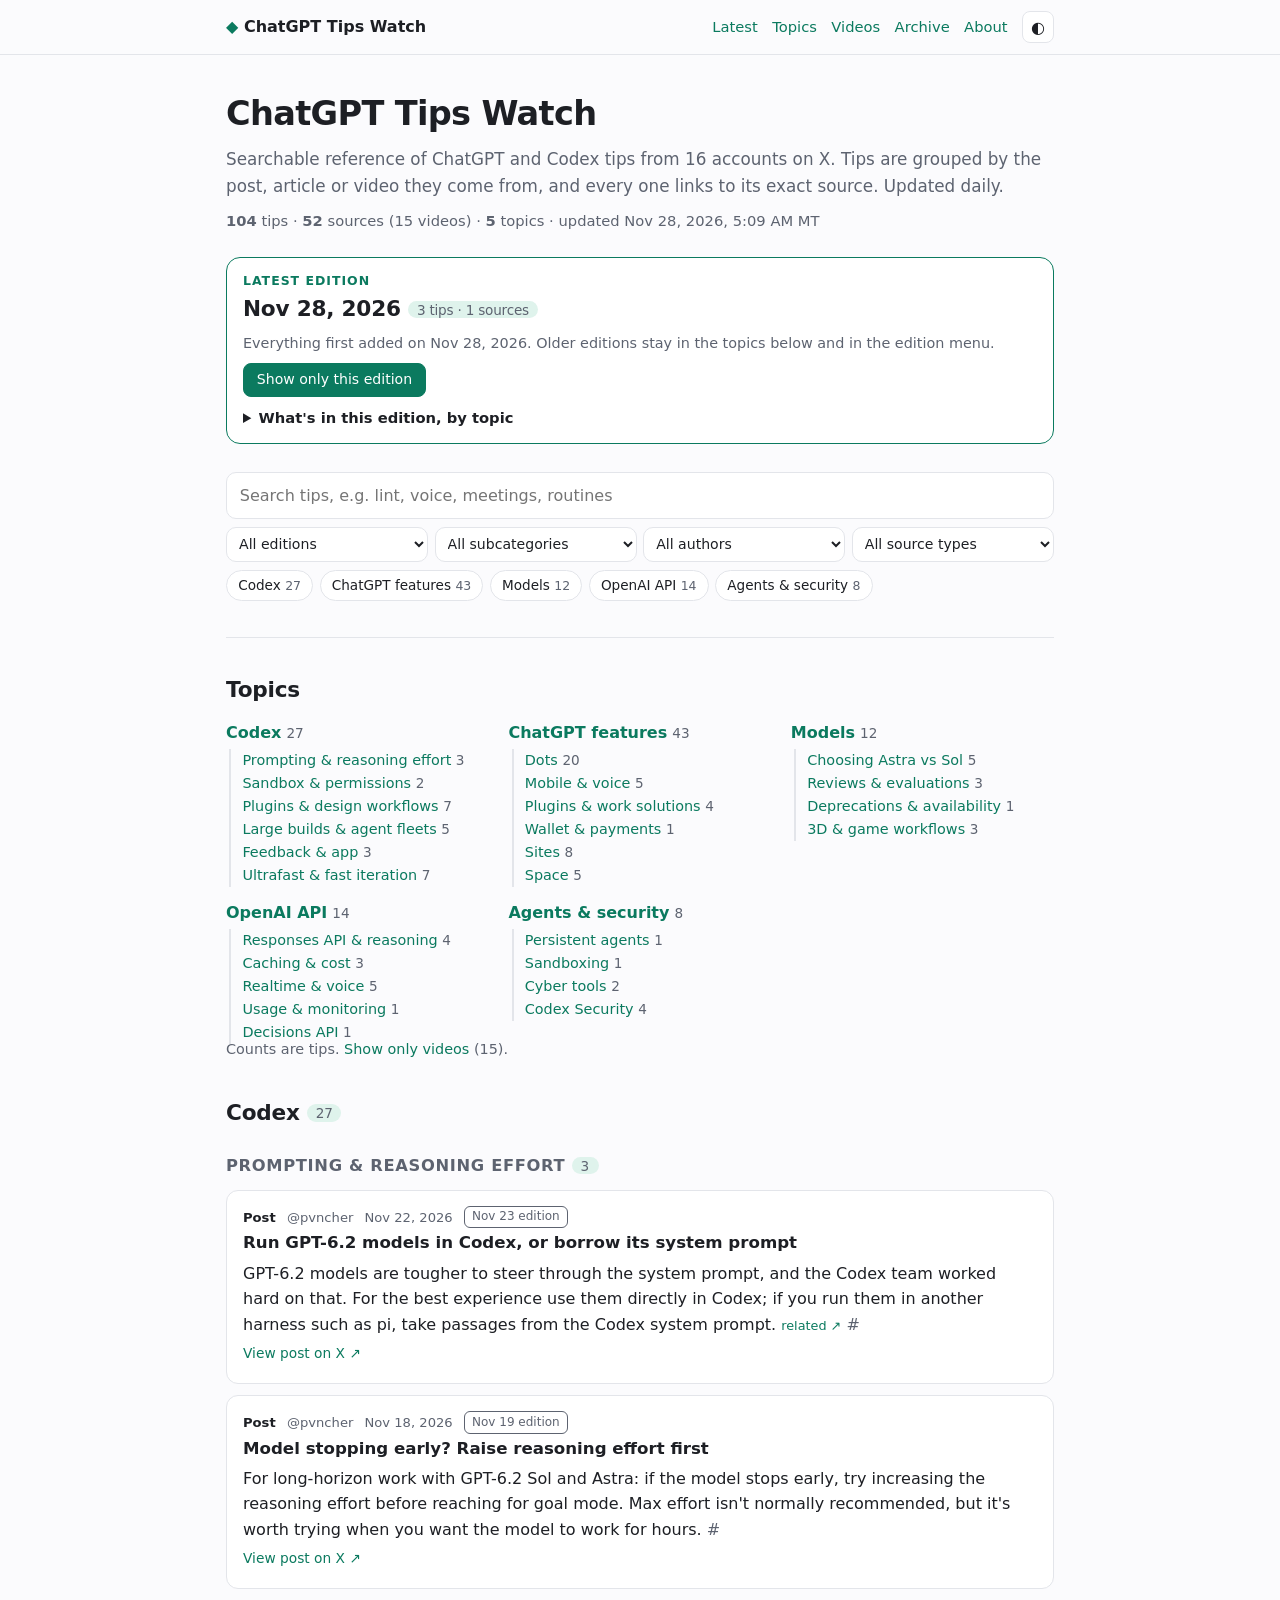
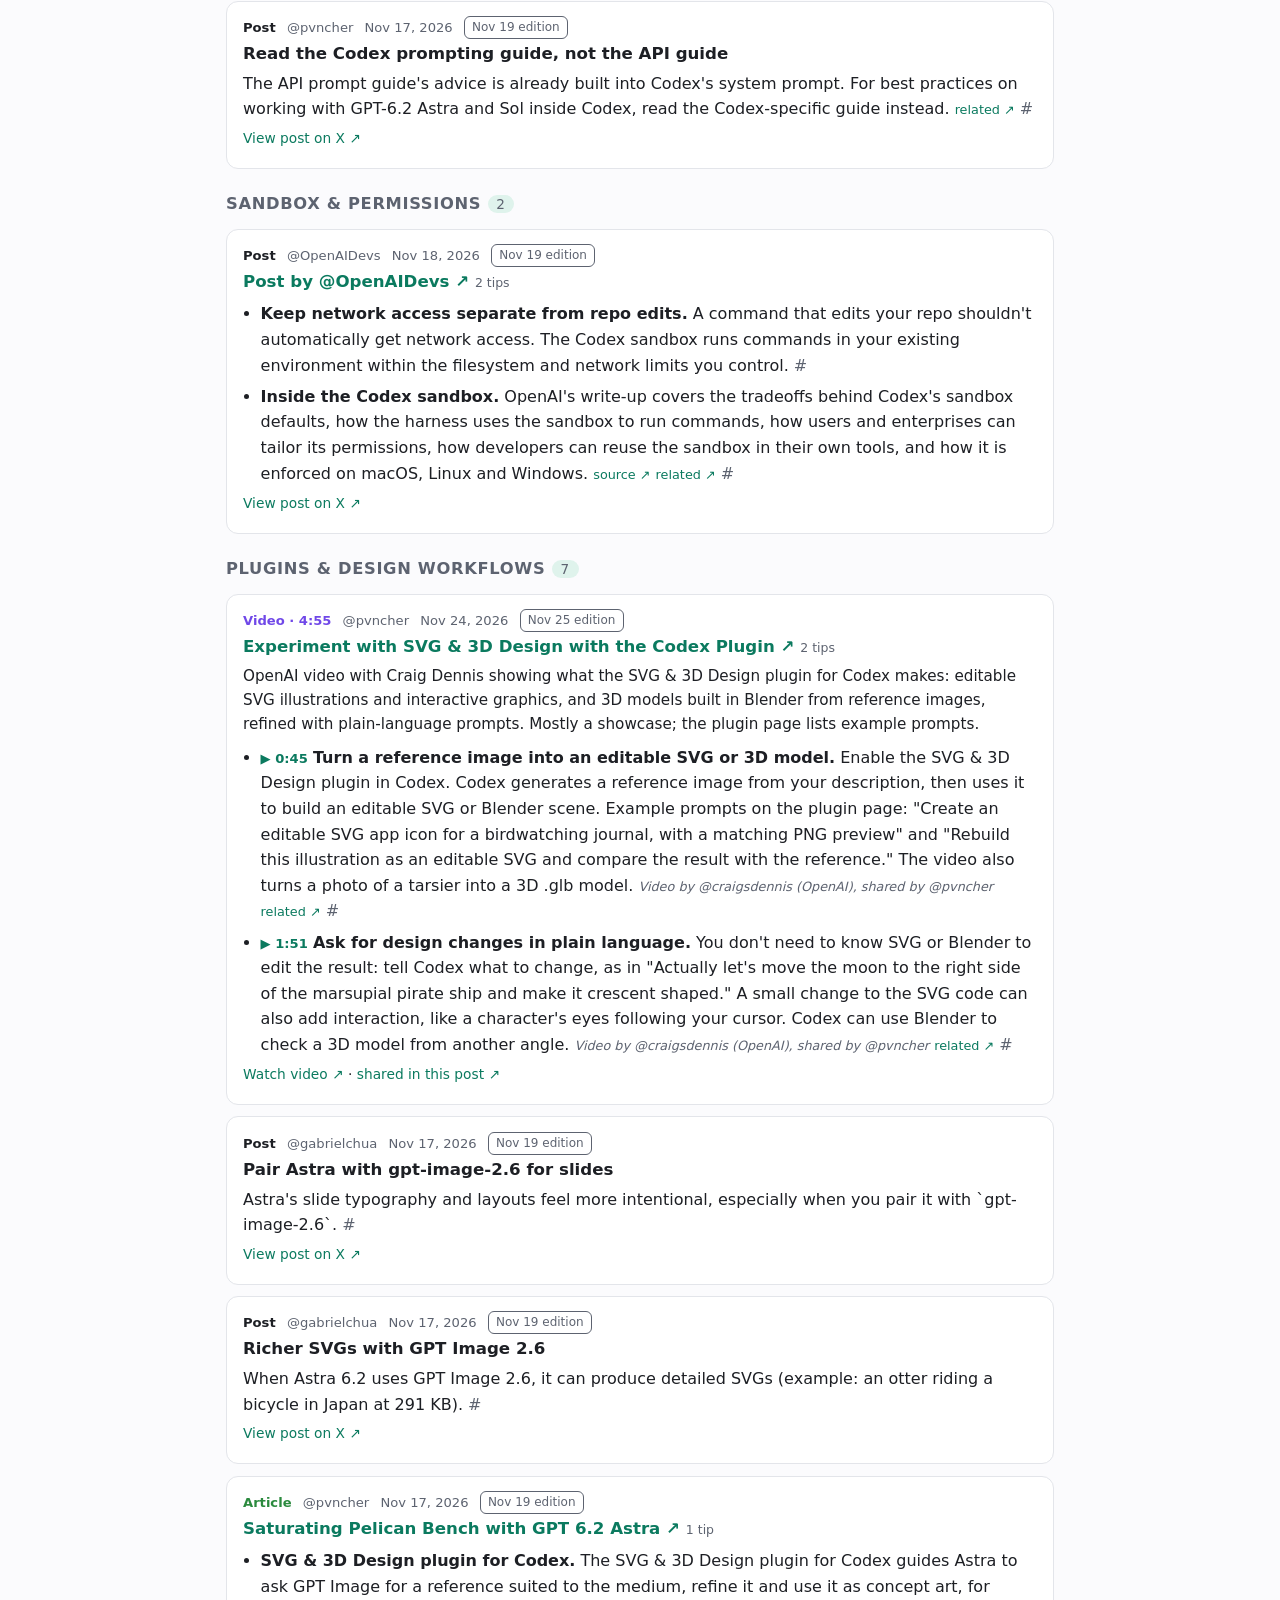
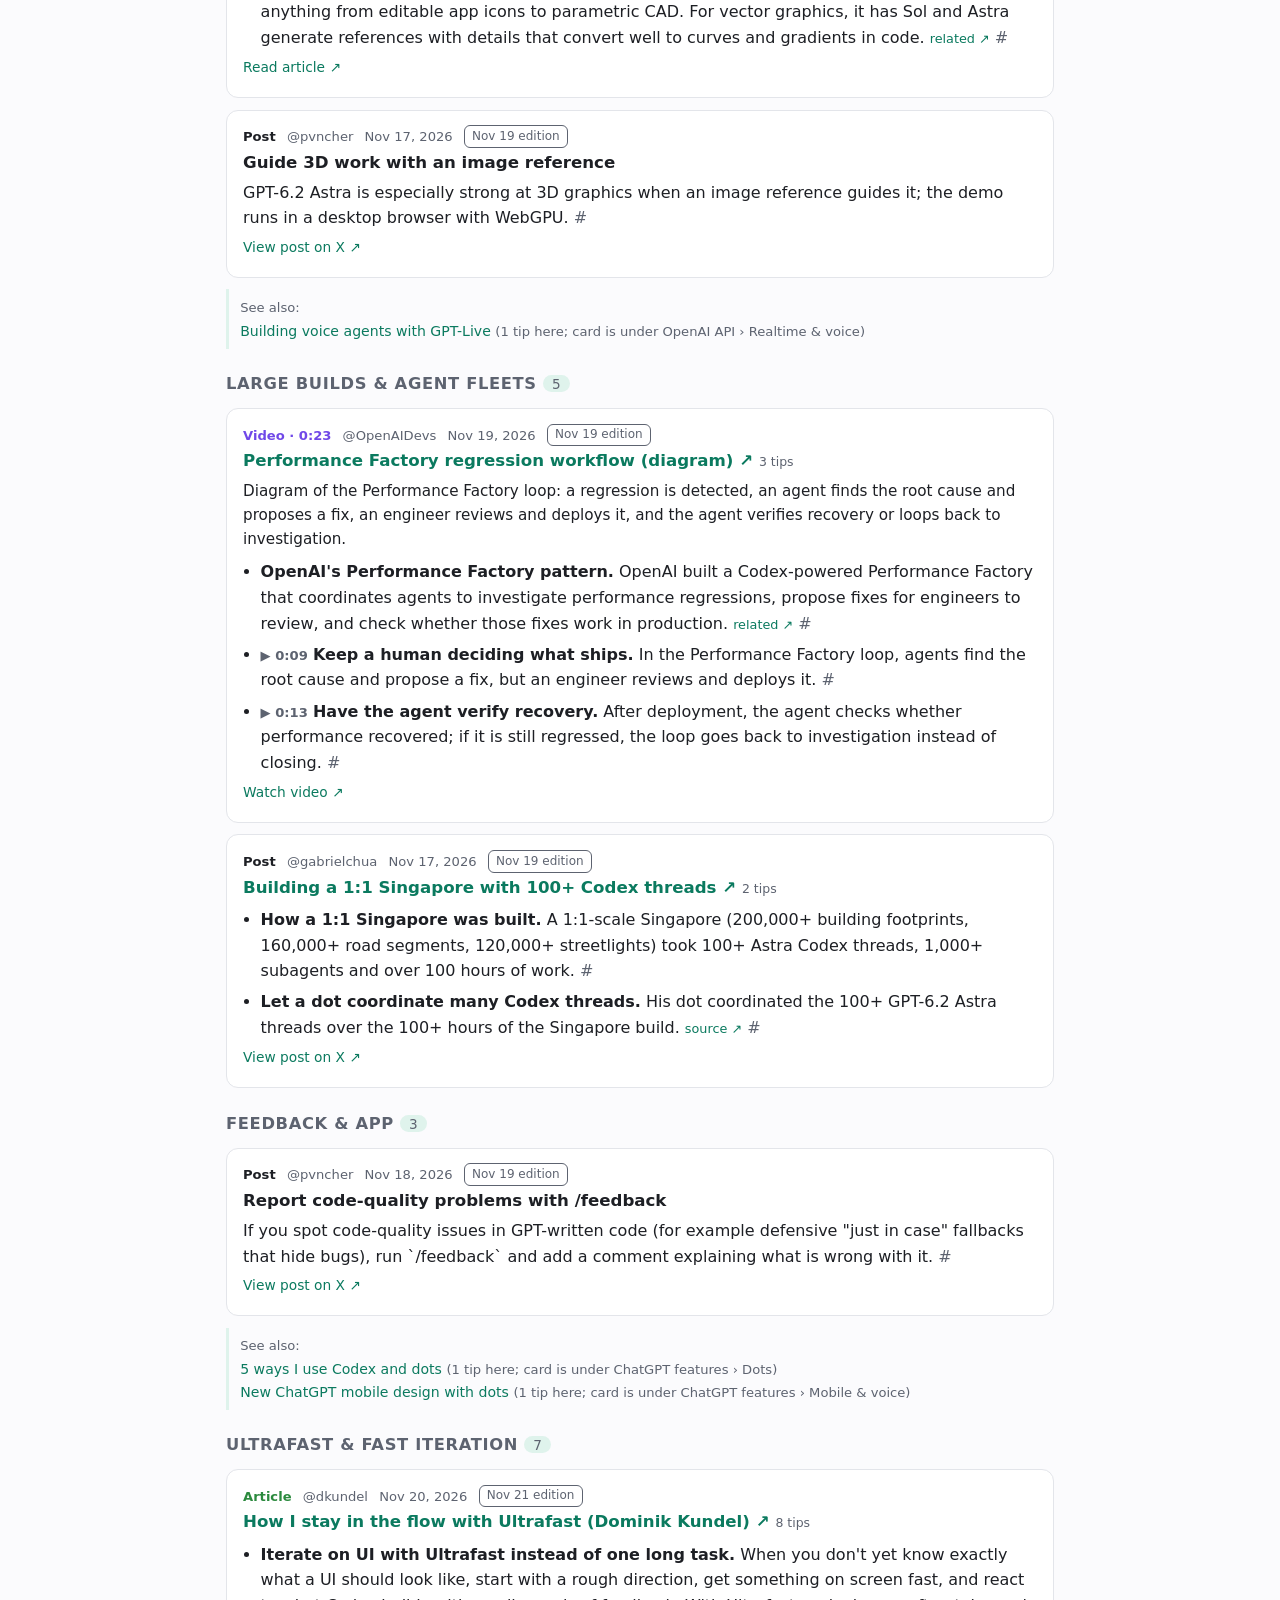
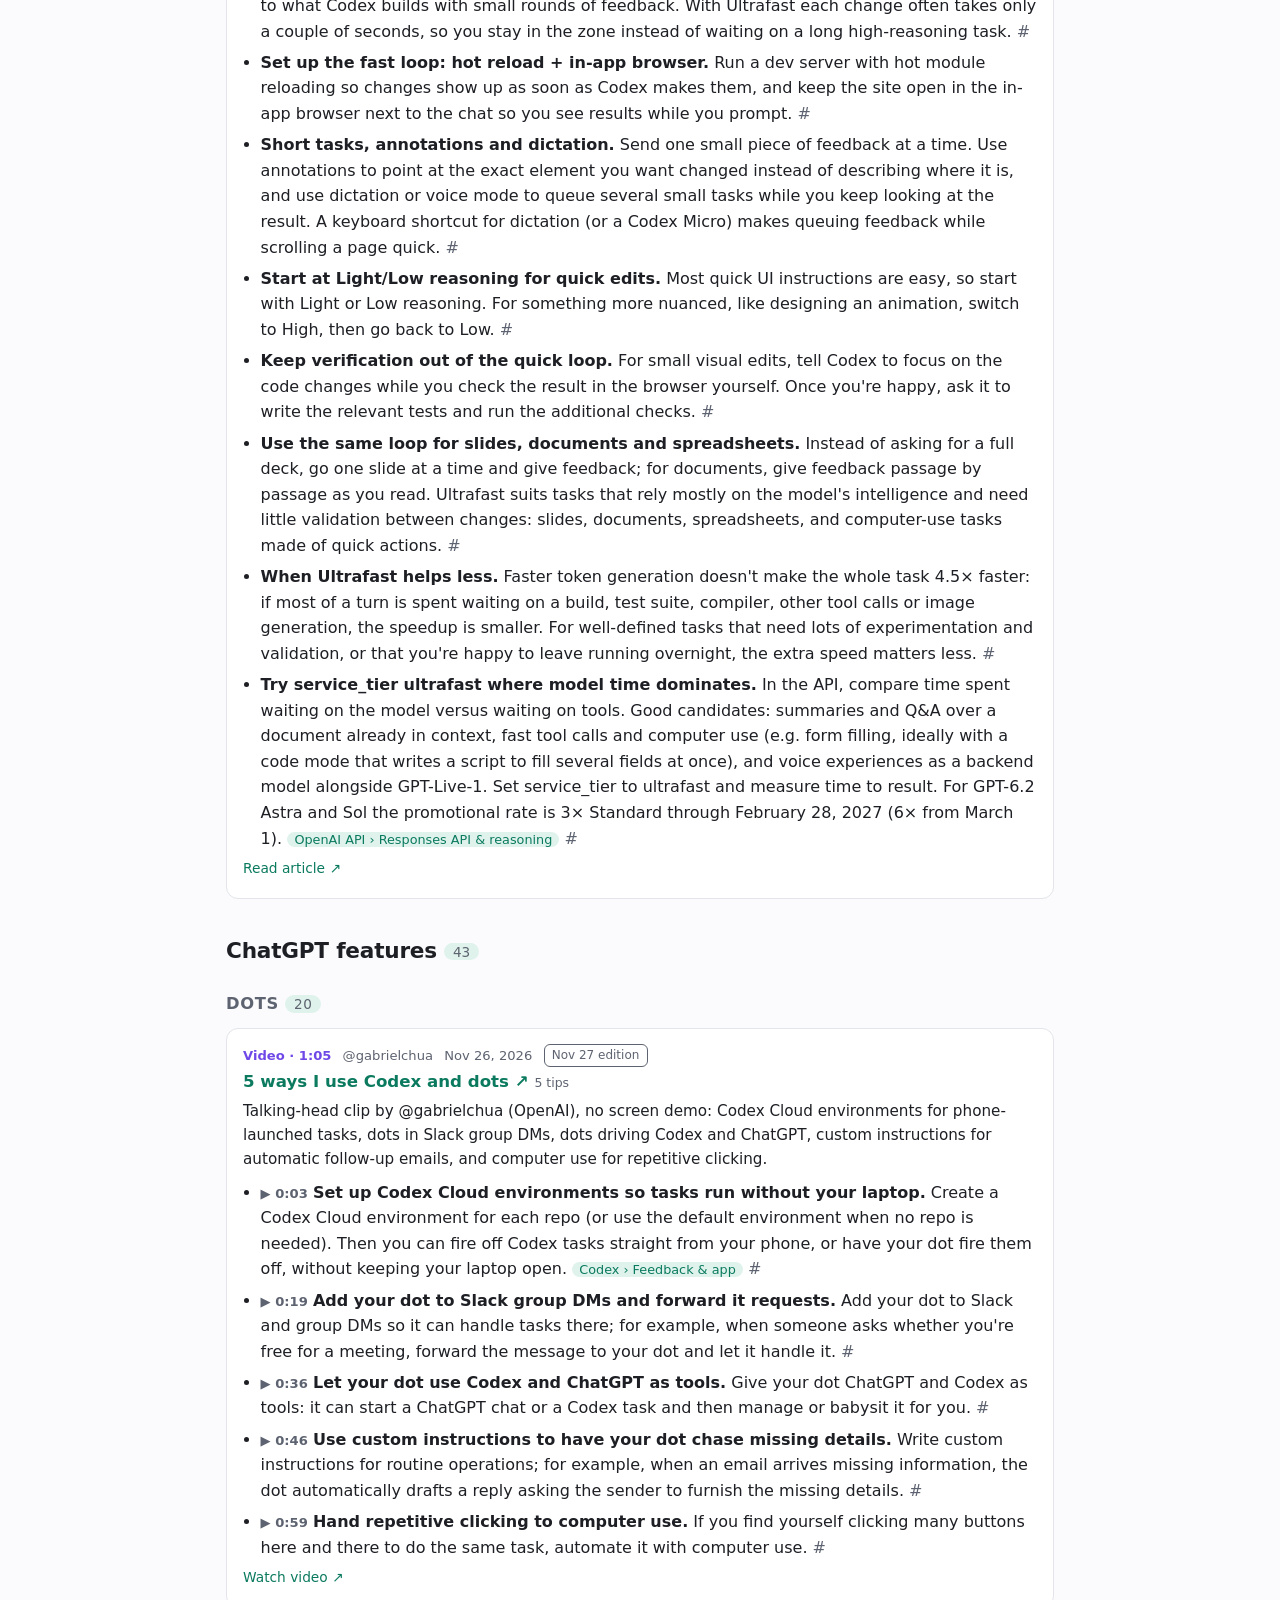
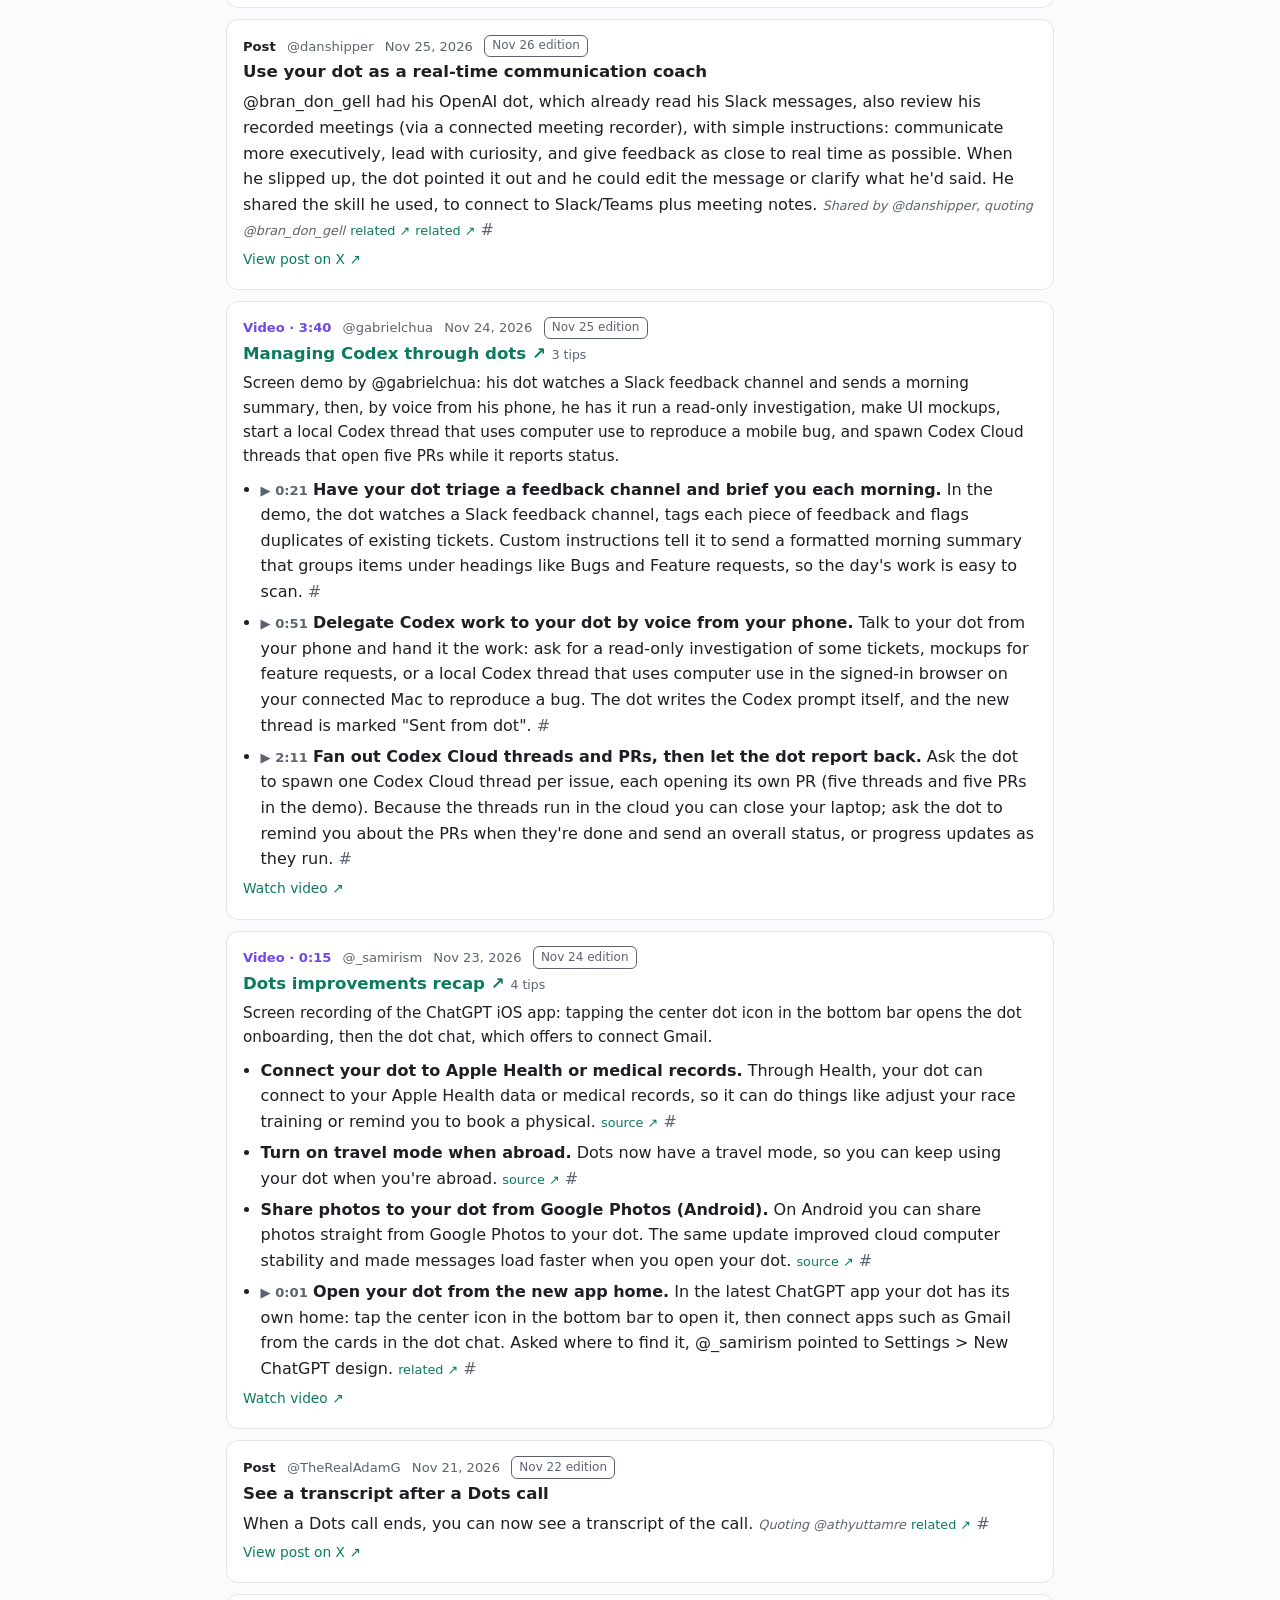
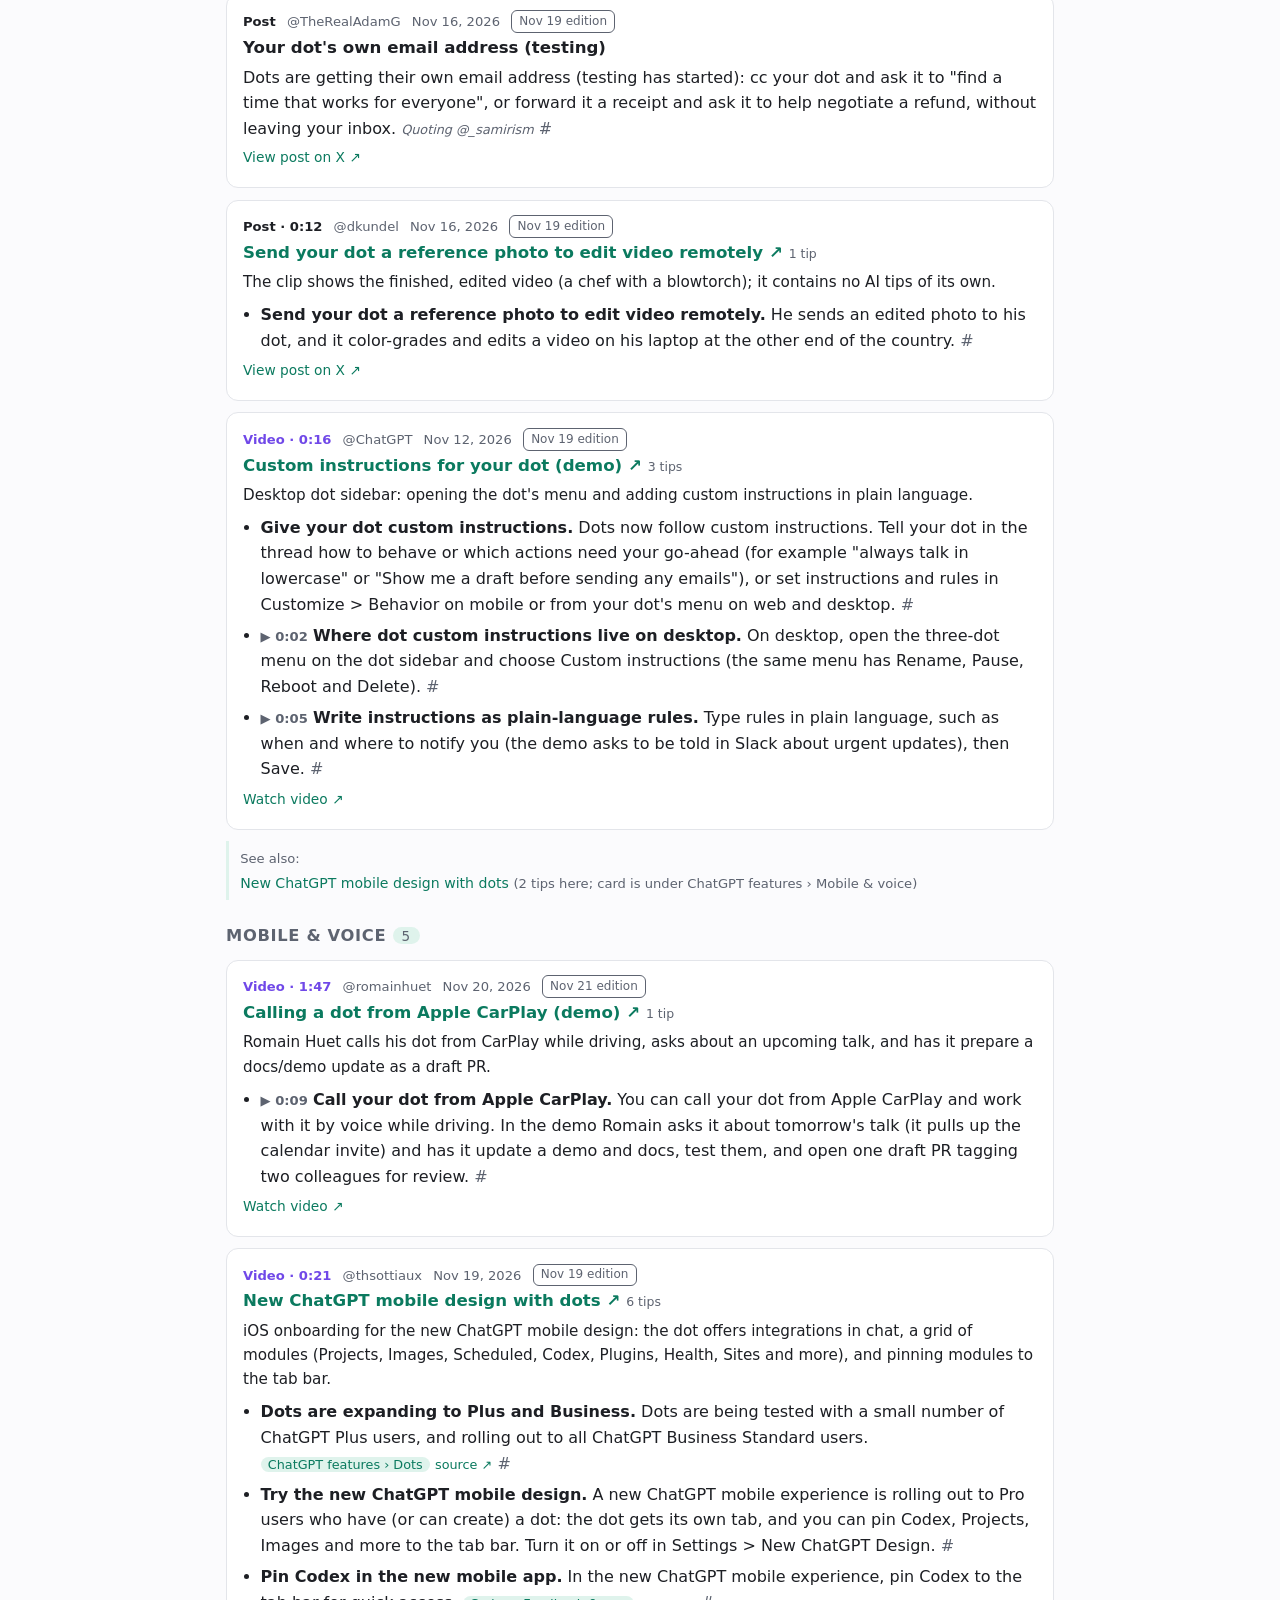
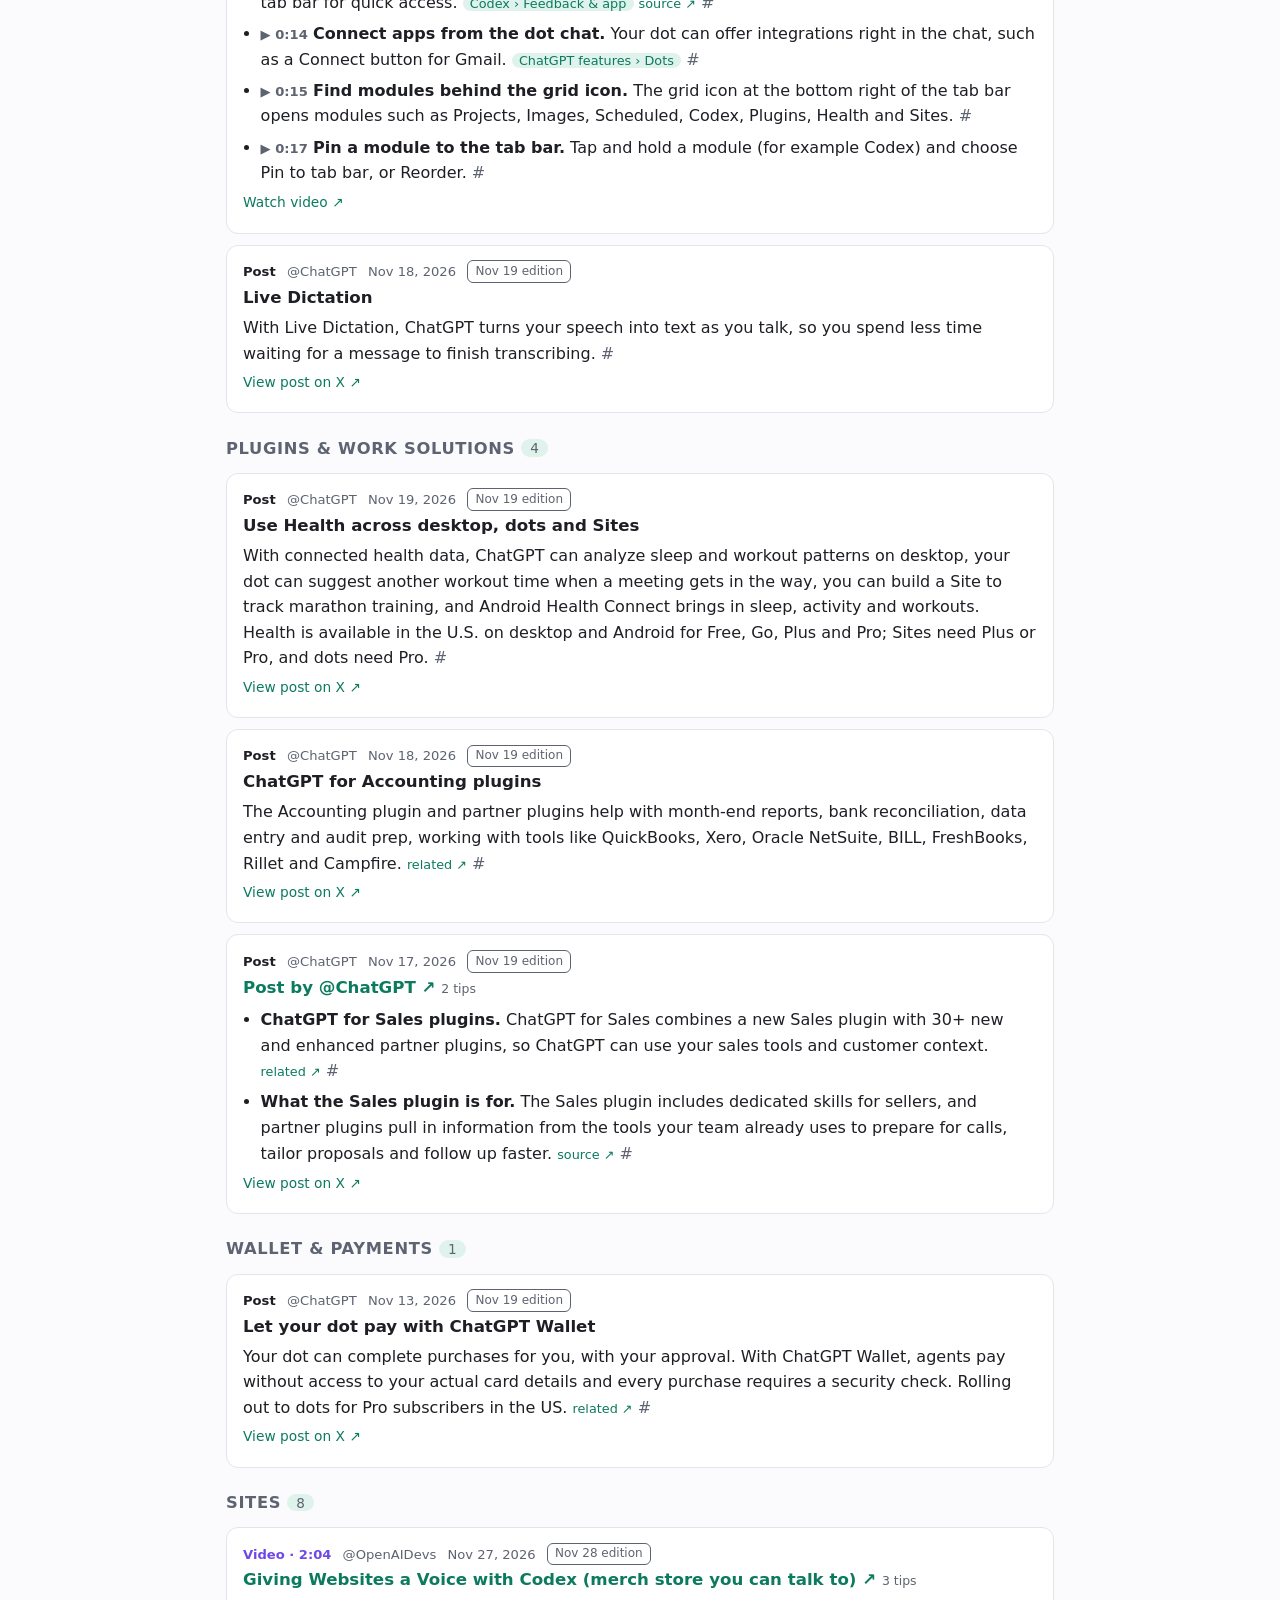
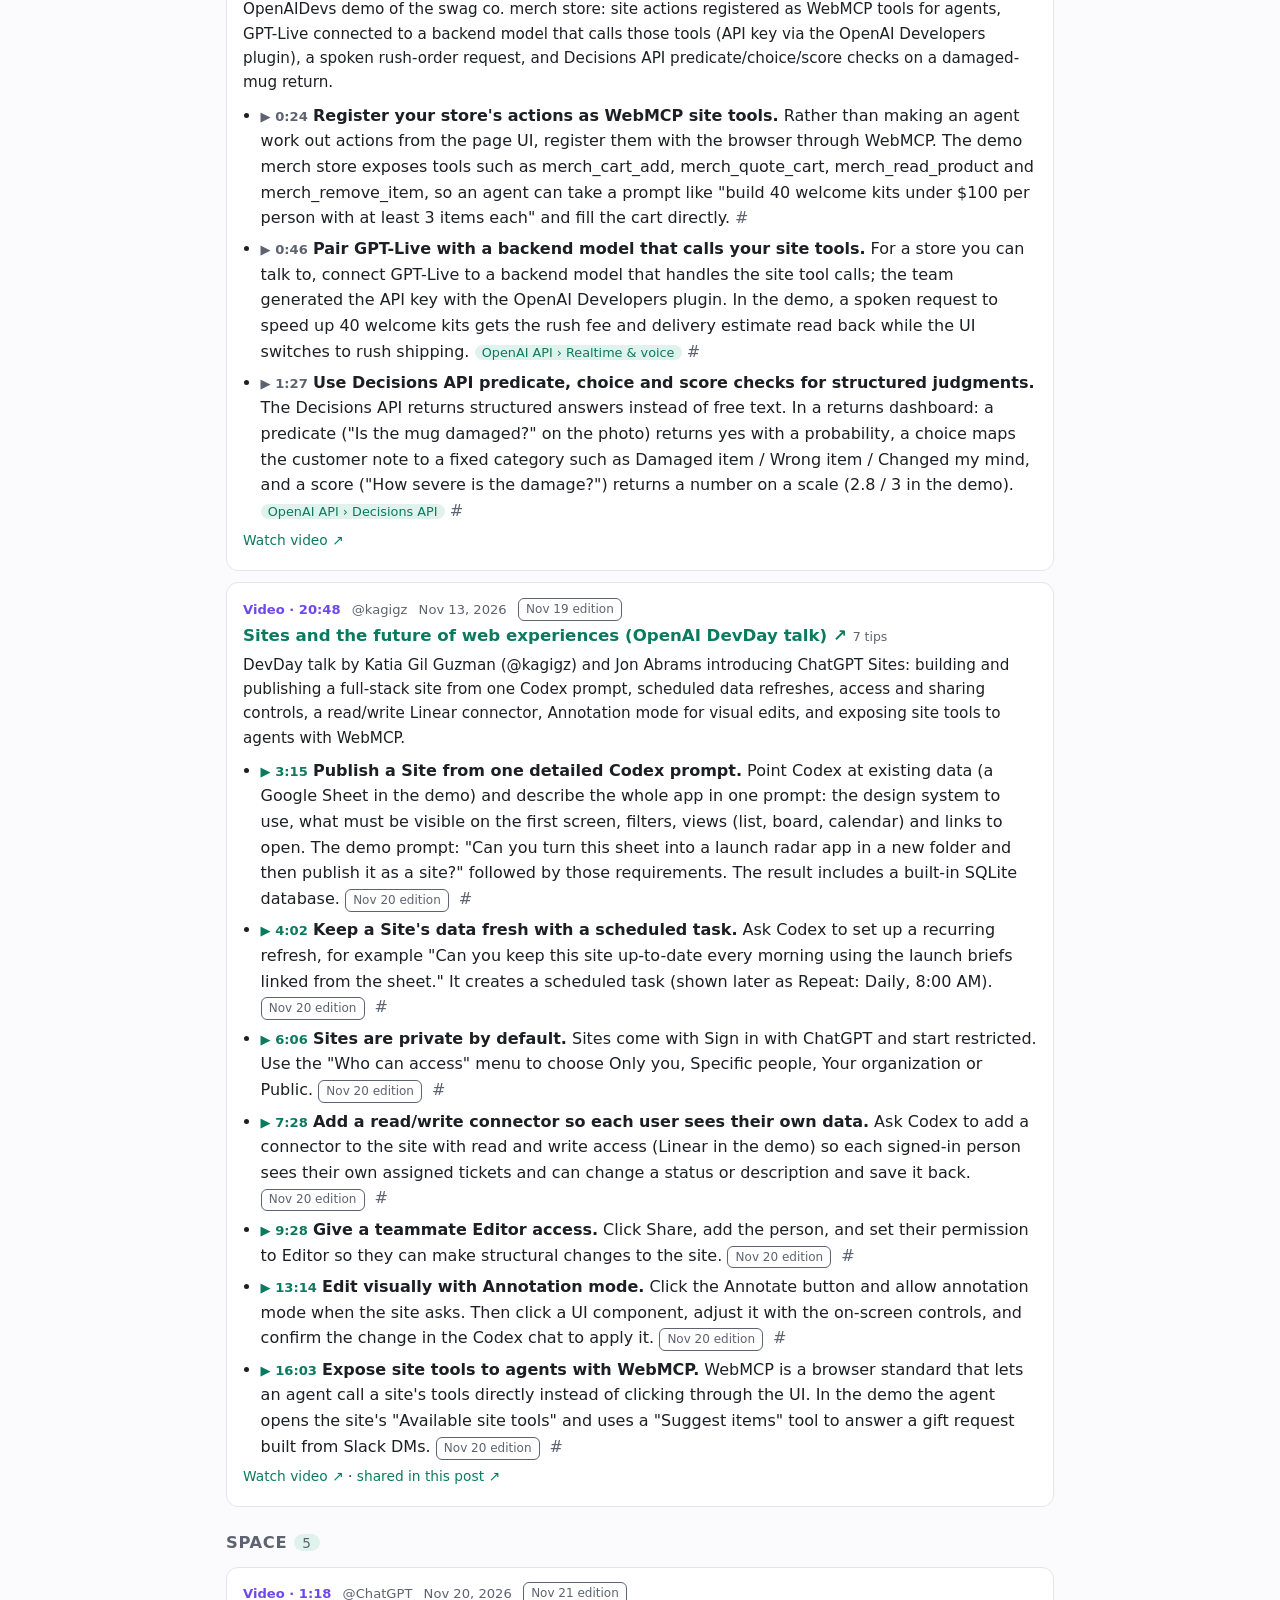
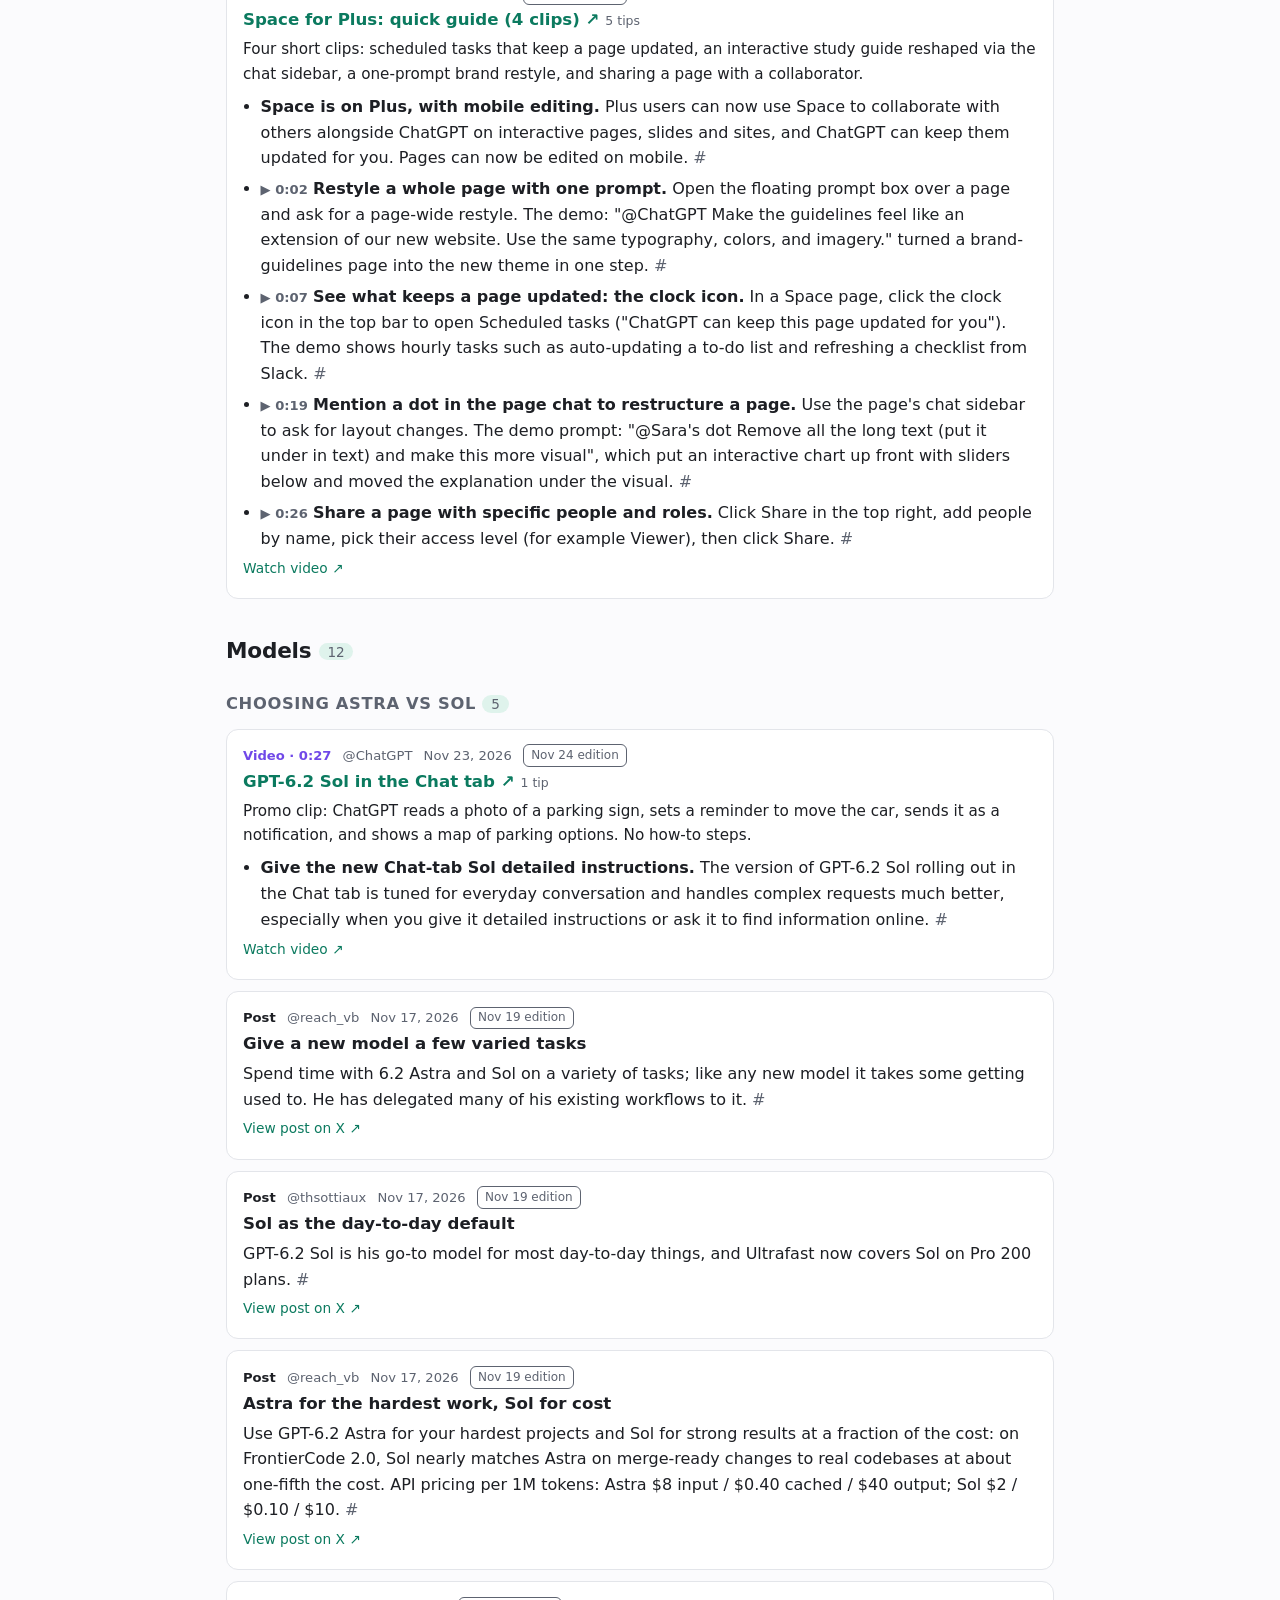
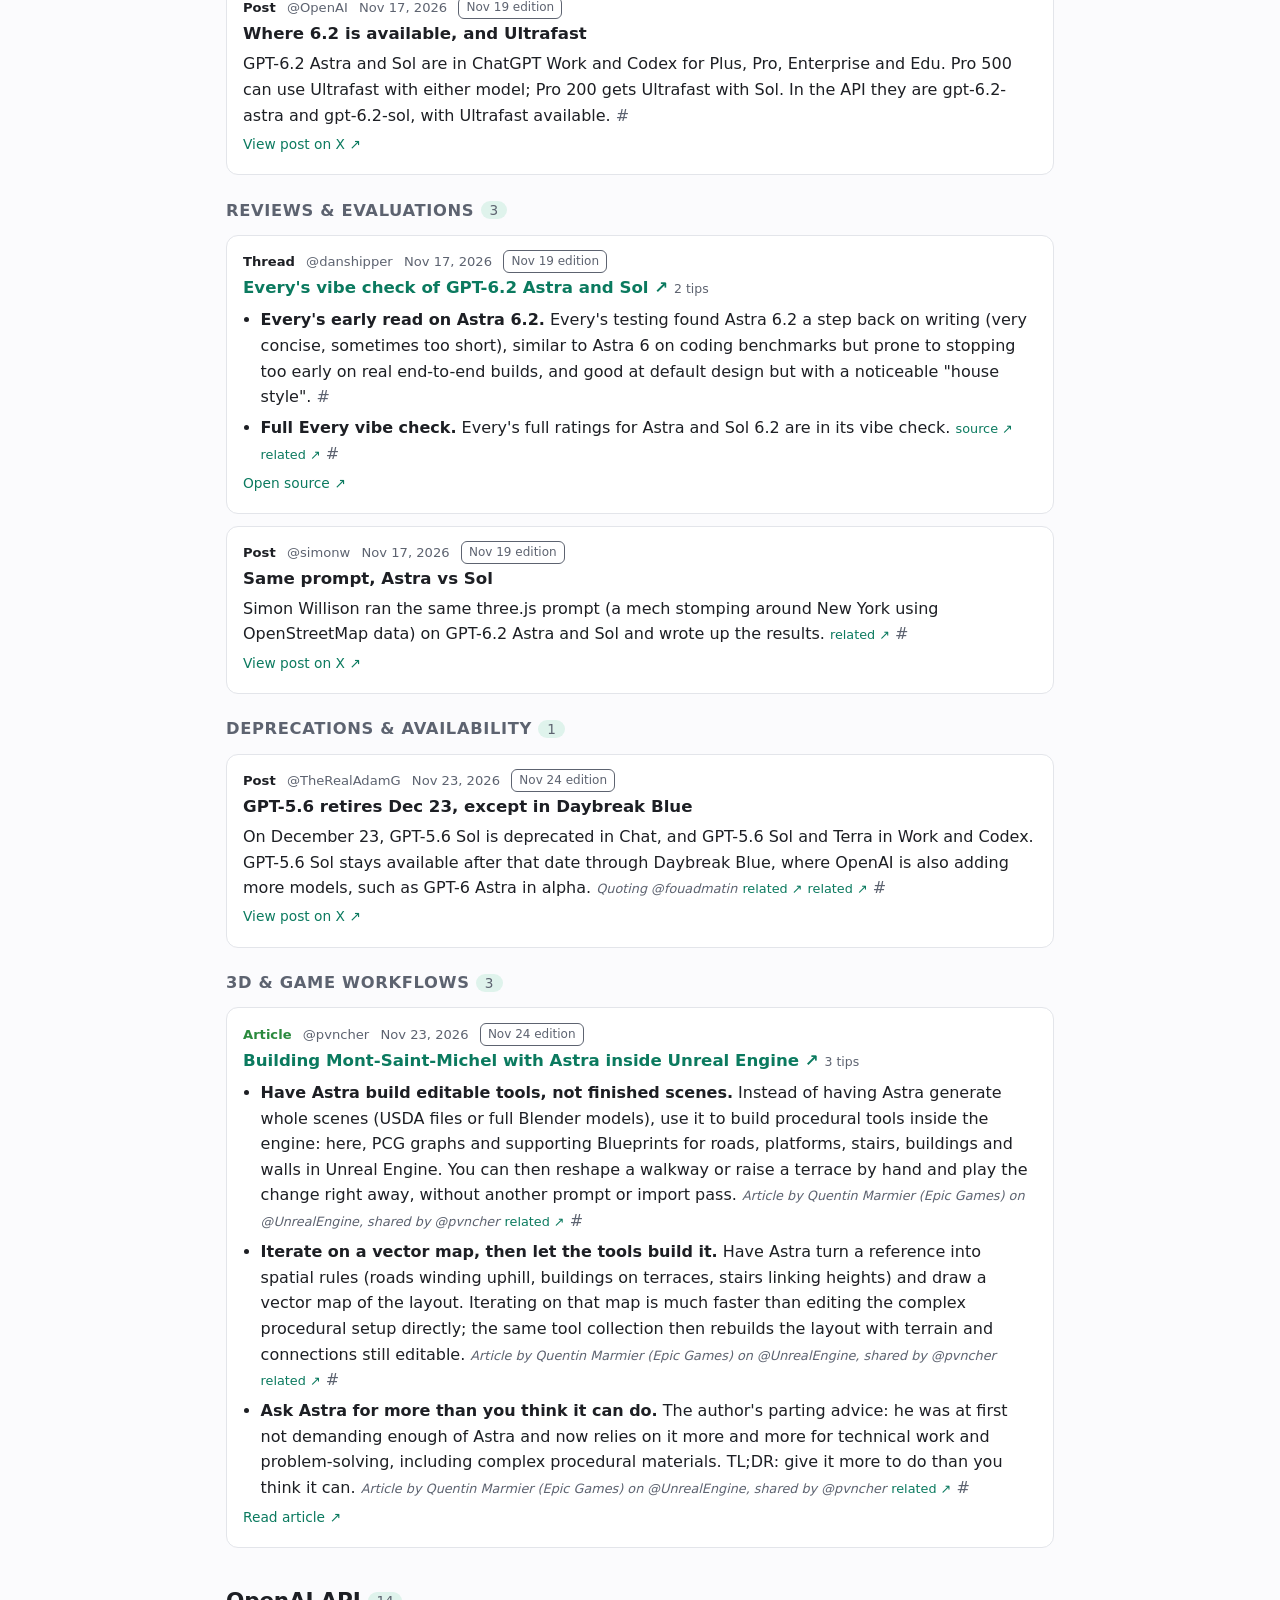
==== commit bc6755ea: "Daily update 2026-11-28" ====
--- a/index.html
+++ b/index.html
@@ -4,7 +4,7 @@
 <meta charset="utf-8">
 <meta name="viewport" content="width=device-width, initial-scale=1">
 <title>ChatGPT Tips Watch: Searchable reference of ChatGPT and Codex tips from 16 accounts on X</title>
-<meta name="description" content="101 tips from 51 sources across 5 topics on Codex, ChatGPT features, dots, OpenAI models and the OpenAI API, each linked to its source.">
+<meta name="description" content="104 tips from 52 sources across 5 topics on Codex, ChatGPT features, dots, OpenAI models and the OpenAI API, each linked to its source.">
 <link rel="canonical" href="https://cfmayer.github.io/chatgpt-tips-watch/">
 <meta name="color-scheme" content="light dark">
 <script>(function(){var d=document.documentElement,t=null;try{t=localStorage.getItem('theme')}catch(e){}if(t!=='light'&&t!=='dark'){t=window.matchMedia&&matchMedia('(prefers-color-scheme: dark)').matches?'dark':'light'}d.setAttribute('data-theme',t)})();</script>
@@ -13,7 +13,7 @@
 <link rel="stylesheet" href="assets/site.css?v=15bbc7c3">
 <meta property="og:site_name" content="ChatGPT Tips Watch">
 <meta property="og:title" content="ChatGPT Tips Watch: Searchable reference of ChatGPT and Codex tips from 16 accounts on X">
-<meta property="og:description" content="101 tips from 51 sources across 5 topics on Codex, ChatGPT features, dots, OpenAI models and the OpenAI API, each linked to its source.">
+<meta property="og:description" content="104 tips from 52 sources across 5 topics on Codex, ChatGPT features, dots, OpenAI models and the OpenAI API, each linked to its source.">
 <meta property="og:type" content="website">
 <meta property="og:url" content="https://cfmayer.github.io/chatgpt-tips-watch/">
 </head>
@@ -37,29 +37,29 @@
 <section class="hero">
   <h1>ChatGPT Tips Watch</h1>
   <p class="lede">Searchable reference of ChatGPT and Codex tips from 16 accounts on X. Tips are grouped by the post, article or video they come from, and every one links to its exact source. Updated daily.</p>
-  <p class="stats"><strong>101</strong> tips · <strong>51</strong> sources (14 videos) · <strong>5</strong> topics · updated Nov 27, 2026, 5:06 AM MT</p>
-</section>
-<section class="latest" id="latest" data-edition="2026-11-27">
+  <p class="stats"><strong>104</strong> tips · <strong>52</strong> sources (15 videos) · <strong>5</strong> topics · updated Nov 28, 2026, 5:09 AM MT</p>
+</section>
+<section class="latest" id="latest" data-edition="2026-11-28">
   <p class="kicker">Latest edition</p>
-  <h2>Nov 27, 2026 <span class="count">9 tips · 2 sources</span></h2>
-  <p class="hint">Everything first added on Nov 27, 2026. Older editions stay in the topics below and in the edition menu.</p>
-  <div class="latest-actions"><button type="button" class="btn" id="only-latest" data-edition="2026-11-27">Show only this edition</button></div>
-  <details class="edindex"><summary>What's in this edition, by topic</summary><div class="eitopic"><h3>Codex</h3><div class="eisub"><h4>Plugins &amp; design workflows</h4><ul><li><a href="#s-x-2126148397455523917">Building voice agents with GPT-Live</a></li></ul></div><div class="eisub"><h4>Feedback &amp; app</h4><ul><li><a href="#s-x-2126138625020830021">5 ways I use Codex and dots</a></li></ul></div></div><div class="eitopic"><h3>ChatGPT features</h3><div class="eisub"><h4>Dots</h4><ul><li><a href="#s-x-2126138625020830021">5 ways I use Codex and dots</a> <span>4</span></li></ul></div></div><div class="eitopic"><h3>OpenAI API</h3><div class="eisub"><h4>Realtime &amp; voice</h4><ul><li><a href="#s-x-2126148397455523917">Building voice agents with GPT-Live</a> <span>3</span></li></ul></div></div></details>
+  <h2>Nov 28, 2026 <span class="count">3 tips · 1 sources</span></h2>
+  <p class="hint">Everything first added on Nov 28, 2026. Older editions stay in the topics below and in the edition menu.</p>
+  <div class="latest-actions"><button type="button" class="btn" id="only-latest" data-edition="2026-11-28">Show only this edition</button></div>
+  <details class="edindex"><summary>What's in this edition, by topic</summary><div class="eitopic"><h3>ChatGPT features</h3><div class="eisub"><h4>Sites</h4><ul><li><a href="#s-x-2126372238853112227">Giving Websites a Voice with Codex (merch store you can talk to)</a></li></ul></div></div><div class="eitopic"><h3>OpenAI API</h3><div class="eisub"><h4>Realtime &amp; voice</h4><ul><li><a href="#s-x-2126372238853112227">Giving Websites a Voice with Codex (merch store you can talk to)</a></li></ul></div><div class="eisub"><h4>Decisions API</h4><ul><li><a href="#s-x-2126372238853112227">Giving Websites a Voice with Codex (merch store you can talk to)</a></li></ul></div></div></details>
 </section>
 <div class="controls" role="search">
   <label class="sr" for="q">Search tips</label>
   <input id="q" type="search" placeholder="Search tips, e.g. lint, voice, meetings, routines" autocomplete="off">
   <div class="selects">
-    <label class="sr" for="edition">Edition</label><select id="edition"><option value="">All editions</option><option value="2026-11-27">Nov 27, 2026 (latest) · 9 tips</option><option value="2026-11-26">Nov 26, 2026 · 2 tips</option><option value="2026-11-25">Nov 25, 2026 · 9 tips</option><option value="2026-11-24">Nov 24, 2026 · 9 tips</option><option value="2026-11-23">Nov 23, 2026 · 1 tips</option><option value="2026-11-22">Nov 22, 2026 · 1 tips</option><option value="2026-11-21">Nov 21, 2026 · 15 tips</option><option value="2026-11-20">Nov 20, 2026 · 7 tips</option><option value="2026-11-19">Nov 19, 2026 · 48 tips</option></select>
-    <label class="sr" for="subcat">Subcategory</label><select id="subcat"><option value="">All subcategories</option><optgroup label="Codex"><option value="Codex|Prompting &amp; reasoning effort">Prompting &amp; reasoning effort (3)</option><option value="Codex|Sandbox &amp; permissions">Sandbox &amp; permissions (2)</option><option value="Codex|Plugins &amp; design workflows">Plugins &amp; design workflows (7)</option><option value="Codex|Large builds &amp; agent fleets">Large builds &amp; agent fleets (5)</option><option value="Codex|Feedback &amp; app">Feedback &amp; app (3)</option><option value="Codex|Ultrafast &amp; fast iteration">Ultrafast &amp; fast iteration (7)</option></optgroup><optgroup label="ChatGPT features"><option value="ChatGPT features|Dots">Dots (20)</option><option value="ChatGPT features|Mobile &amp; voice">Mobile &amp; voice (5)</option><option value="ChatGPT features|Plugins &amp; work solutions">Plugins &amp; work solutions (4)</option><option value="ChatGPT features|Wallet &amp; payments">Wallet &amp; payments (1)</option><option value="ChatGPT features|Sites">Sites (7)</option><option value="ChatGPT features|Space">Space (5)</option></optgroup><optgroup label="Models"><option value="Models|Choosing Astra vs Sol">Choosing Astra vs Sol (5)</option><option value="Models|Reviews &amp; evaluations">Reviews &amp; evaluations (3)</option><option value="Models|Deprecations &amp; availability">Deprecations &amp; availability (1)</option><option value="Models|3D &amp; game workflows">3D &amp; game workflows (3)</option></optgroup><optgroup label="OpenAI API"><option value="OpenAI API|Responses API &amp; reasoning">Responses API &amp; reasoning (4)</option><option value="OpenAI API|Caching &amp; cost">Caching &amp; cost (3)</option><option value="OpenAI API|Realtime &amp; voice">Realtime &amp; voice (4)</option><option value="OpenAI API|Usage &amp; monitoring">Usage &amp; monitoring (1)</option></optgroup><optgroup label="Agents &amp; security"><option value="Agents &amp; security|Persistent agents">Persistent agents (1)</option><option value="Agents &amp; security|Sandboxing">Sandboxing (1)</option><option value="Agents &amp; security|Cyber tools">Cyber tools (2)</option><option value="Agents &amp; security|Codex Security">Codex Security (4)</option></optgroup></select>
+    <label class="sr" for="edition">Edition</label><select id="edition"><option value="">All editions</option><option value="2026-11-28">Nov 28, 2026 (latest) · 3 tips</option><option value="2026-11-27">Nov 27, 2026 · 9 tips</option><option value="2026-11-26">Nov 26, 2026 · 2 tips</option><option value="2026-11-25">Nov 25, 2026 · 9 tips</option><option value="2026-11-24">Nov 24, 2026 · 9 tips</option><option value="2026-11-23">Nov 23, 2026 · 1 tips</option><option value="2026-11-22">Nov 22, 2026 · 1 tips</option><option value="2026-11-21">Nov 21, 2026 · 15 tips</option><option value="2026-11-20">Nov 20, 2026 · 7 tips</option><option value="2026-11-19">Nov 19, 2026 · 48 tips</option></select>
+    <label class="sr" for="subcat">Subcategory</label><select id="subcat"><option value="">All subcategories</option><optgroup label="Codex"><option value="Codex|Prompting &amp; reasoning effort">Prompting &amp; reasoning effort (3)</option><option value="Codex|Sandbox &amp; permissions">Sandbox &amp; permissions (2)</option><option value="Codex|Plugins &amp; design workflows">Plugins &amp; design workflows (7)</option><option value="Codex|Large builds &amp; agent fleets">Large builds &amp; agent fleets (5)</option><option value="Codex|Feedback &amp; app">Feedback &amp; app (3)</option><option value="Codex|Ultrafast &amp; fast iteration">Ultrafast &amp; fast iteration (7)</option></optgroup><optgroup label="ChatGPT features"><option value="ChatGPT features|Dots">Dots (20)</option><option value="ChatGPT features|Mobile &amp; voice">Mobile &amp; voice (5)</option><option value="ChatGPT features|Plugins &amp; work solutions">Plugins &amp; work solutions (4)</option><option value="ChatGPT features|Wallet &amp; payments">Wallet &amp; payments (1)</option><option value="ChatGPT features|Sites">Sites (8)</option><option value="ChatGPT features|Space">Space (5)</option></optgroup><optgroup label="Models"><option value="Models|Choosing Astra vs Sol">Choosing Astra vs Sol (5)</option><option value="Models|Reviews &amp; evaluations">Reviews &amp; evaluations (3)</option><option value="Models|Deprecations &amp; availability">Deprecations &amp; availability (1)</option><option value="Models|3D &amp; game workflows">3D &amp; game workflows (3)</option></optgroup><optgroup label="OpenAI API"><option value="OpenAI API|Responses API &amp; reasoning">Responses API &amp; reasoning (4)</option><option value="OpenAI API|Caching &amp; cost">Caching &amp; cost (3)</option><option value="OpenAI API|Realtime &amp; voice">Realtime &amp; voice (5)</option><option value="OpenAI API|Usage &amp; monitoring">Usage &amp; monitoring (1)</option><option value="OpenAI API|Decisions API">Decisions API (1)</option></optgroup><optgroup label="Agents &amp; security"><option value="Agents &amp; security|Persistent agents">Persistent agents (1)</option><option value="Agents &amp; security|Sandboxing">Sandboxing (1)</option><option value="Agents &amp; security|Cyber tools">Cyber tools (2)</option><option value="Agents &amp; security|Codex Security">Codex Security (4)</option></optgroup></select>
     <label class="sr" for="author">Author</label><select id="author"><option value="">All authors</option><option value="_samirism">@_samirism</option><option value="ChatGPT">@ChatGPT</option><option value="danshipper">@danshipper</option><option value="dkundel">@dkundel</option><option value="gabrielchua">@gabrielchua</option><option value="kagigz">@kagigz</option><option value="kevins8">@kevins8</option><option value="OpenAI">@OpenAI</option><option value="OpenAIDevs">@OpenAIDevs</option><option value="pvncher">@pvncher</option><option value="reach_vb">@reach_vb</option><option value="romainhuet">@romainhuet</option><option value="simonw">@simonw</option><option value="steipete">@steipete</option><option value="TheRealAdamG">@TheRealAdamG</option><option value="thsottiaux">@thsottiaux</option></select>
-    <label class="sr" for="type">Source type</label><select id="type"><option value="">All source types</option><option value="post">Posts (32)</option><option value="article">Articles (4)</option><option value="video">Videos (14)</option><option value="thread">Threads (1)</option></select>
+    <label class="sr" for="type">Source type</label><select id="type"><option value="">All source types</option><option value="post">Posts (32)</option><option value="article">Articles (4)</option><option value="video">Videos (15)</option><option value="thread">Threads (1)</option></select>
   </div>
-  <div class="chips" aria-label="Filter by topic"><button type="button" class="chip" data-topic="Codex" aria-pressed="false">Codex <span>27</span></button><button type="button" class="chip" data-topic="ChatGPT features" aria-pressed="false">ChatGPT features <span>42</span></button><button type="button" class="chip" data-topic="Models" aria-pressed="false">Models <span>12</span></button><button type="button" class="chip" data-topic="OpenAI API" aria-pressed="false">OpenAI API <span>12</span></button><button type="button" class="chip" data-topic="Agents &amp; security" aria-pressed="false">Agents &amp; security <span>8</span></button></div>
+  <div class="chips" aria-label="Filter by topic"><button type="button" class="chip" data-topic="Codex" aria-pressed="false">Codex <span>27</span></button><button type="button" class="chip" data-topic="ChatGPT features" aria-pressed="false">ChatGPT features <span>43</span></button><button type="button" class="chip" data-topic="Models" aria-pressed="false">Models <span>12</span></button><button type="button" class="chip" data-topic="OpenAI API" aria-pressed="false">OpenAI API <span>14</span></button><button type="button" class="chip" data-topic="Agents &amp; security" aria-pressed="false">Agents &amp; security <span>8</span></button></div>
   <p id="status" class="status" aria-live="polite"></p>
 </div>
-<nav class="toc" id="topics" aria-label="Topics"><h2>Topics</h2><ul class="tocl"><li><a class="tt" href="#t-codex">Codex</a> <span>27</span><ul><li><a href="#sc-codex-prompting-reasoning-effort">Prompting &amp; reasoning effort</a> <span>3</span></li><li><a href="#sc-codex-sandbox-permissions">Sandbox &amp; permissions</a> <span>2</span></li><li><a href="#sc-codex-plugins-design-workflows">Plugins &amp; design workflows</a> <span>7</span></li><li><a href="#sc-codex-large-builds-agent-fleets">Large builds &amp; agent fleets</a> <span>5</span></li><li><a href="#sc-codex-feedback-app">Feedback &amp; app</a> <span>3</span></li><li><a href="#sc-codex-ultrafast-fast-iteration">Ultrafast &amp; fast iteration</a> <span>7</span></li></ul></li><li><a class="tt" href="#t-chatgpt-features">ChatGPT features</a> <span>42</span><ul><li><a href="#sc-chatgpt-features-dots">Dots</a> <span>20</span></li><li><a href="#sc-chatgpt-features-mobile-voice">Mobile &amp; voice</a> <span>5</span></li><li><a href="#sc-chatgpt-features-plugins-work-solutions">Plugins &amp; work solutions</a> <span>4</span></li><li><a href="#sc-chatgpt-features-wallet-payments">Wallet &amp; payments</a> <span>1</span></li><li><a href="#sc-chatgpt-features-sites">Sites</a> <span>7</span></li><li><a href="#sc-chatgpt-features-space">Space</a> <span>5</span></li></ul></li><li><a class="tt" href="#t-models">Models</a> <span>12</span><ul><li><a href="#sc-models-choosing-astra-vs-sol">Choosing Astra vs Sol</a> <span>5</span></li><li><a href="#sc-models-reviews-evaluations">Reviews &amp; evaluations</a> <span>3</span></li><li><a href="#sc-models-deprecations-availability">Deprecations &amp; availability</a> <span>1</span></li><li><a href="#sc-models-3d-game-workflows">3D &amp; game workflows</a> <span>3</span></li></ul></li><li><a class="tt" href="#t-openai-api">OpenAI API</a> <span>12</span><ul><li><a href="#sc-openai-api-responses-api-reasoning">Responses API &amp; reasoning</a> <span>4</span></li><li><a href="#sc-openai-api-caching-cost">Caching &amp; cost</a> <span>3</span></li><li><a href="#sc-openai-api-realtime-voice">Realtime &amp; voice</a> <span>4</span></li><li><a href="#sc-openai-api-usage-monitoring">Usage &amp; monitoring</a> <span>1</span></li></ul></li><li><a class="tt" href="#t-agents-security">Agents &amp; security</a> <span>8</span><ul><li><a href="#sc-agents-security-persistent-agents">Persistent agents</a> <span>1</span></li><li><a href="#sc-agents-security-sandboxing">Sandboxing</a> <span>1</span></li><li><a href="#sc-agents-security-cyber-tools">Cyber tools</a> <span>2</span></li><li><a href="#sc-agents-security-codex-security">Codex Security</a> <span>4</span></li></ul></li></ul>
-<p class="hint">Counts are tips. <a href="?type=video#topics">Show only videos</a> (14).</p></nav>
+<nav class="toc" id="topics" aria-label="Topics"><h2>Topics</h2><ul class="tocl"><li><a class="tt" href="#t-codex">Codex</a> <span>27</span><ul><li><a href="#sc-codex-prompting-reasoning-effort">Prompting &amp; reasoning effort</a> <span>3</span></li><li><a href="#sc-codex-sandbox-permissions">Sandbox &amp; permissions</a> <span>2</span></li><li><a href="#sc-codex-plugins-design-workflows">Plugins &amp; design workflows</a> <span>7</span></li><li><a href="#sc-codex-large-builds-agent-fleets">Large builds &amp; agent fleets</a> <span>5</span></li><li><a href="#sc-codex-feedback-app">Feedback &amp; app</a> <span>3</span></li><li><a href="#sc-codex-ultrafast-fast-iteration">Ultrafast &amp; fast iteration</a> <span>7</span></li></ul></li><li><a class="tt" href="#t-chatgpt-features">ChatGPT features</a> <span>43</span><ul><li><a href="#sc-chatgpt-features-dots">Dots</a> <span>20</span></li><li><a href="#sc-chatgpt-features-mobile-voice">Mobile &amp; voice</a> <span>5</span></li><li><a href="#sc-chatgpt-features-plugins-work-solutions">Plugins &amp; work solutions</a> <span>4</span></li><li><a href="#sc-chatgpt-features-wallet-payments">Wallet &amp; payments</a> <span>1</span></li><li><a href="#sc-chatgpt-features-sites">Sites</a> <span>8</span></li><li><a href="#sc-chatgpt-features-space">Space</a> <span>5</span></li></ul></li><li><a class="tt" href="#t-models">Models</a> <span>12</span><ul><li><a href="#sc-models-choosing-astra-vs-sol">Choosing Astra vs Sol</a> <span>5</span></li><li><a href="#sc-models-reviews-evaluations">Reviews &amp; evaluations</a> <span>3</span></li><li><a href="#sc-models-deprecations-availability">Deprecations &amp; availability</a> <span>1</span></li><li><a href="#sc-models-3d-game-workflows">3D &amp; game workflows</a> <span>3</span></li></ul></li><li><a class="tt" href="#t-openai-api">OpenAI API</a> <span>14</span><ul><li><a href="#sc-openai-api-responses-api-reasoning">Responses API &amp; reasoning</a> <span>4</span></li><li><a href="#sc-openai-api-caching-cost">Caching &amp; cost</a> <span>3</span></li><li><a href="#sc-openai-api-realtime-voice">Realtime &amp; voice</a> <span>5</span></li><li><a href="#sc-openai-api-usage-monitoring">Usage &amp; monitoring</a> <span>1</span></li><li><a href="#sc-openai-api-decisions-api">Decisions API</a> <span>1</span></li></ul></li><li><a class="tt" href="#t-agents-security">Agents &amp; security</a> <span>8</span><ul><li><a href="#sc-agents-security-persistent-agents">Persistent agents</a> <span>1</span></li><li><a href="#sc-agents-security-sandboxing">Sandboxing</a> <span>1</span></li><li><a href="#sc-agents-security-cyber-tools">Cyber tools</a> <span>2</span></li><li><a href="#sc-agents-security-codex-security">Codex Security</a> <span>4</span></li></ul></li></ul>
+<p class="hint">Counts are tips. <a href="?type=video#topics">Show only videos</a> (15).</p></nav>
 <div id="browse">
 <section class="topic" id="t-codex" data-topic="Codex"><h2>Codex <span class="count">27</span></h2>
 <section class="subcat" id="sc-codex-prompting-reasoning-effort" data-subcat="Codex|Prompting &amp; reasoning effort"><h3 class="sch">Prompting &amp; reasoning effort <span class="count">3</span></h3>
@@ -214,7 +214,7 @@
 
 </section>
 </section>
-<section class="topic" id="t-chatgpt-features" data-topic="ChatGPT features"><h2>ChatGPT features <span class="count">42</span></h2>
+<section class="topic" id="t-chatgpt-features" data-topic="ChatGPT features"><h2>ChatGPT features <span class="count">43</span></h2>
 <section class="subcat" id="sc-chatgpt-features-dots" data-subcat="ChatGPT features|Dots"><h3 class="sch">Dots <span class="count">20</span></h3>
 <article id="s-x-2126138625020830021" class="card" data-type="video" data-author="gabrielchua" data-edition="2026-11-27" data-topic="ChatGPT features" data-subcat="ChatGPT features|Dots" data-head="5 ways i use codex and dots gabrielchua talking-head clip by @gabrielchua (openai), no screen demo: codex cloud environments for phone-launched tasks, dots in slack group dms, dots driving codex and chatgpt, custom instructions for automatic follow-up emails, and computer use for repetitive clicking. video · 1:05 chatgpt features dots" data-n="5">
 <div class="meta"><span class="type video">Video · 1:05</span> <span>@gabrielchua</span> <time datetime="2026-11-26">Nov 26, 2026</time> <span class="badge ed" title="Edition that first added this">Nov 27 edition</span></div>
@@ -367,7 +367,18 @@
 </article>
 
 </section>
-<section class="subcat" id="sc-chatgpt-features-sites" data-subcat="ChatGPT features|Sites"><h3 class="sch">Sites <span class="count">7</span></h3>
+<section class="subcat" id="sc-chatgpt-features-sites" data-subcat="ChatGPT features|Sites"><h3 class="sch">Sites <span class="count">8</span></h3>
+<article id="s-x-2126372238853112227" class="card" data-type="video" data-author="OpenAIDevs" data-edition="2026-11-28" data-topic="ChatGPT features" data-subcat="ChatGPT features|Sites" data-head="giving websites a voice with codex (merch store you can talk to) openaidevs openaidevs demo of the swag co. merch store: site actions registered as webmcp tools for agents, gpt-live connected to a backend model that calls those tools (api key via the openai developers plugin), a spoken rush-order request, and decisions api predicate/choice/score checks on a damaged-mug return. video · 2:04 chatgpt features sites" data-n="3">
+<div class="meta"><span class="type video">Video · 2:04</span> <span>@OpenAIDevs</span> <time datetime="2026-11-27">Nov 27, 2026</time> <span class="badge ed" title="Edition that first added this">Nov 28 edition</span></div>
+<h3><a href="https://x.com/OpenAIDevs/status/2126372238853112227" target="_blank" rel="noopener">Giving Websites a Voice with Codex (merch store you can talk to) ↗</a> <span class="n">3 tips</span></h3>
+<p class="sum">OpenAIDevs demo of the swag co. merch store: site actions registered as WebMCP tools for agents, GPT-Live connected to a backend model that calls those tools (API key via the OpenAI Developers plugin), a spoken rush-order request, and Decisions API predicate/choice/score checks on a damaged-mug return.</p>
+<ul class="tips">
+<li class="t" id="x-2126372238853112227" data-topic="ChatGPT features" data-subcat="ChatGPT features|Sites" data-edition="2026-11-28" data-author="OpenAIDevs" data-search="register your store&#x27;s actions as webmcp site tools rather than making an agent work out actions from the page ui, register them with the browser through webmcp. the demo merch store exposes tools such as merch_cart_add, merch_quote_cart, merch_read_product and merch_remove_item, so an agent can take a prompt like &quot;build 40 welcome kits under $100 per person with at least 3 items each&quot; and fill the cart directly. openaidevs chatgpt features sites webmcp site tools agents e-commerce video "><span class="ts" title="Timestamp in the video">▶ 0:24</span> <strong>Register your store&#x27;s actions as WebMCP site tools.</strong> Rather than making an agent work out actions from the page UI, register them with the browser through WebMCP. The demo merch store exposes tools such as merch_cart_add, merch_quote_cart, merch_read_product and merch_remove_item, so an agent can take a prompt like &quot;build 40 welcome kits under $100 per person with at least 3 items each&quot; and fill the cart directly. <a class="perma" href="#x-2126372238853112227" aria-label="Link to this tip">#</a></li>
+<li class="t" id="x-2126372238853112227-2" data-topic="OpenAI API" data-subcat="OpenAI API|Realtime &amp; voice" data-edition="2026-11-28" data-author="OpenAIDevs" data-search="pair gpt-live with a backend model that calls your site tools for a store you can talk to, connect gpt-live to a backend model that handles the site tool calls; the team generated the api key with the openai developers plugin. in the demo, a spoken request to speed up 40 welcome kits gets the rush fee and delivery estimate read back while the ui switches to rush shipping. openaidevs openai api realtime &amp; voice gpt-live voice tool calls openai developers plugin video "><span class="ts" title="Timestamp in the video">▶ 0:46</span> <strong>Pair GPT-Live with a backend model that calls your site tools.</strong> For a store you can talk to, connect GPT-Live to a backend model that handles the site tool calls; the team generated the API key with the OpenAI Developers plugin. In the demo, a spoken request to speed up 40 welcome kits gets the rush fee and delivery estimate read back while the UI switches to rush shipping. <a class="xsub" href="#sc-openai-api-realtime-voice">OpenAI API › Realtime &amp; voice</a> <a class="perma" href="#x-2126372238853112227-2" aria-label="Link to this tip">#</a></li>
+<li class="t" id="x-2126372238853112227-3" data-topic="OpenAI API" data-subcat="OpenAI API|Decisions API" data-edition="2026-11-28" data-author="OpenAIDevs" data-search="use decisions api predicate, choice and score checks for structured judgments the decisions api returns structured answers instead of free text. in a returns dashboard: a predicate (&quot;is the mug damaged?&quot; on the photo) returns yes with a probability, a choice maps the customer note to a fixed category such as damaged item / wrong item / changed my mind, and a score (&quot;how severe is the damage?&quot;) returns a number on a scale (2.8 / 3 in the demo). openaidevs openai api decisions api decisions api predicate choice score structured output returns video "><span class="ts" title="Timestamp in the video">▶ 1:27</span> <strong>Use Decisions API predicate, choice and score checks for structured judgments.</strong> The Decisions API returns structured answers instead of free text. In a returns dashboard: a predicate (&quot;Is the mug damaged?&quot; on the photo) returns yes with a probability, a choice maps the customer note to a fixed category such as Damaged item / Wrong item / Changed my mind, and a score (&quot;How severe is the damage?&quot;) returns a number on a scale (2.8 / 3 in the demo). <a class="xsub" href="#sc-openai-api-decisions-api">OpenAI API › Decisions API</a> <a class="perma" href="#x-2126372238853112227-3" aria-label="Link to this tip">#</a></li>
+</ul>
+<p class="src"><a href="https://x.com/OpenAIDevs/status/2126372238853112227" target="_blank" rel="noopener">Watch video ↗</a></p>
+</article>
 <article id="s-yt-QRm7VNMnurA" class="card" data-type="video" data-author="kagigz" data-edition="2026-11-19" data-topic="ChatGPT features" data-subcat="ChatGPT features|Sites" data-head="sites and the future of web experiences (openai devday talk) kagigz devday talk by katia gil guzman (@kagigz) and jon abrams introducing chatgpt sites: building and publishing a full-stack site from one codex prompt, scheduled data refreshes, access and sharing controls, a read/write linear connector, annotation mode for visual edits, and exposing site tools to agents with webmcp. video · 20:48 chatgpt features sites" data-n="7">
 <div class="meta"><span class="type video">Video · 20:48</span> <span>@kagigz</span> <time datetime="2026-11-13">Nov 13, 2026</time> <span class="badge ed" title="Edition that first added this">Nov 19 edition</span></div>
 <h3><a href="https://www.youtube.com/watch?v=QRm7VNMnurA" target="_blank" rel="noopener">Sites and the future of web experiences (OpenAI DevDay talk) ↗</a> <span class="n">7 tips</span></h3>
@@ -482,7 +493,7 @@
 
 </section>
 </section>
-<section class="topic" id="t-openai-api" data-topic="OpenAI API"><h2>OpenAI API <span class="count">12</span></h2>
+<section class="topic" id="t-openai-api" data-topic="OpenAI API"><h2>OpenAI API <span class="count">14</span></h2>
 <section class="subcat" id="sc-openai-api-responses-api-reasoning" data-subcat="OpenAI API|Responses API &amp; reasoning"><h3 class="sch">Responses API &amp; reasoning <span class="count">4</span></h3>
 <article id="s-x-2123566018866151579" class="card compact" data-type="post" data-author="OpenAIDevs" data-edition="2026-11-19" data-topic="OpenAI API" data-subcat="OpenAI API|Responses API &amp; reasoning" data-head="reasoning items are tied to history openaidevs  post openai api responses api &amp; reasoning" data-n="1">
 <div class="meta"><span class="type post">Post</span> <span>@OpenAIDevs</span> <time datetime="2026-11-19">Nov 19, 2026</time> <span class="badge ed" title="Edition that first added this">Nov 19 edition</span></div>
@@ -537,7 +548,7 @@
 <p class="src"><a href="https://x.com/OpenAIDevs/status/2123188195202617408" target="_blank" rel="noopener">Watch video ↗</a></p>
 </article>
 </section>
-<section class="subcat" id="sc-openai-api-realtime-voice" data-subcat="OpenAI API|Realtime &amp; voice"><h3 class="sch">Realtime &amp; voice <span class="count">4</span></h3>
+<section class="subcat" id="sc-openai-api-realtime-voice" data-subcat="OpenAI API|Realtime &amp; voice"><h3 class="sch">Realtime &amp; voice <span class="count">5</span></h3>
 <article id="s-x-2126148397455523917" class="card" data-type="video" data-author="gabrielchua" data-edition="2026-11-27" data-topic="OpenAI API" data-subcat="OpenAI API|Realtime &amp; voice" data-head="building voice agents with gpt-live gabrielchua animated explainer by @gabrielchua (openai) on gpt-live-1.1: noisy-transcription and accent demos, cascade vs turn-based vs full-duplex voice agents, three session.delegation modes (responses api, client, decisions api), webrtc standby pricing, and starting the integration with the openai developers plugin in codex. video · 1:00 openai api realtime &amp; voice" data-n="4">
 <div class="meta"><span class="type video">Video · 1:00</span> <span>@gabrielchua</span> <time datetime="2026-11-26">Nov 26, 2026</time> <span class="badge ed" title="Edition that first added this">Nov 27 edition</span></div>
 <h3><a href="https://x.com/gabrielchua/status/2126148397455523917" target="_blank" rel="noopener">Building voice agents with GPT-Live ↗</a> <span class="n">4 tips</span></h3>
@@ -556,7 +567,15 @@
 <p class="t one" id="x-2123506733524136446" data-topic="OpenAI API" data-subcat="OpenAI API|Realtime &amp; voice" data-edition="2026-11-19" data-author="OpenAIDevs" data-search="gpt-live-1.1 standby option gpt-live-1.1 in the api speaks with more natural, consistent accents across languages, completes tasks more reliably, and has a new standby option for lower idle costs. openaidevs openai api realtime &amp; voice voice ">GPT-Live-1.1 in the API speaks with more natural, consistent accents across languages, completes tasks more reliably, and has a new standby option for lower idle costs. <a class="perma" href="#x-2123506733524136446" aria-label="Link to this tip">#</a></p>
 <p class="src"><a href="https://x.com/OpenAIDevs/status/2123506733524136446" target="_blank" rel="noopener">View post on X ↗</a></p>
 </article>
-
+<div class="seealso"><span>See also:</span><ul><li data-src="s-x-2126372238853112227" data-subcat="OpenAI API|Realtime &amp; voice"><a href="#s-x-2126372238853112227">Giving Websites a Voice with Codex (merch store you can talk to)</a> <span>(1 tip here; card is under ChatGPT features › Sites)</span></li></ul></div><article data-mirror="s-x-2126372238853112227" class="card mirror" data-type="video" data-author="OpenAIDevs" data-edition="2026-11-28" data-topic="OpenAI API" data-subcat="OpenAI API|Realtime &amp; voice" data-head="giving websites a voice with codex (merch store you can talk to) openaidevs openaidevs demo of the swag co. merch store: site actions registered as webmcp tools for agents, gpt-live connected to a backend model that calls those tools (api key via the openai developers plugin), a spoken rush-order request, and decisions api predicate/choice/score checks on a damaged-mug return. video · 2:04 openai api realtime &amp; voice" data-n="1" hidden>
+<div class="meta"><span class="type video">Video · 2:04</span> <span>@OpenAIDevs</span> <time datetime="2026-11-27">Nov 27, 2026</time> <span class="badge ed" title="Edition that first added this">Nov 28 edition</span></div>
+<h3><a href="https://x.com/OpenAIDevs/status/2126372238853112227" target="_blank" rel="noopener">Giving Websites a Voice with Codex (merch store you can talk to) ↗</a> <span class="n">1 tip</span></h3>
+<p class="note">Part of a source filed under ChatGPT features › Sites; showing the 1 tip filed here.</p>
+<ul class="tips">
+<li class="t" data-topic="OpenAI API" data-subcat="OpenAI API|Realtime &amp; voice" data-edition="2026-11-28" data-author="OpenAIDevs" data-search="pair gpt-live with a backend model that calls your site tools for a store you can talk to, connect gpt-live to a backend model that handles the site tool calls; the team generated the api key with the openai developers plugin. in the demo, a spoken request to speed up 40 welcome kits gets the rush fee and delivery estimate read back while the ui switches to rush shipping. openaidevs openai api realtime &amp; voice gpt-live voice tool calls openai developers plugin video "><span class="ts" title="Timestamp in the video">▶ 0:46</span> <strong>Pair GPT-Live with a backend model that calls your site tools.</strong> For a store you can talk to, connect GPT-Live to a backend model that handles the site tool calls; the team generated the API key with the OpenAI Developers plugin. In the demo, a spoken request to speed up 40 welcome kits gets the rush fee and delivery estimate read back while the UI switches to rush shipping. <a class="perma" href="#x-2126372238853112227-2" aria-label="Link to this tip">#</a></li>
+</ul>
+<p class="src"><a href="https://x.com/OpenAIDevs/status/2126372238853112227" target="_blank" rel="noopener">Watch video ↗</a></p>
+</article>
 </section>
 <section class="subcat" id="sc-openai-api-usage-monitoring" data-subcat="OpenAI API|Usage &amp; monitoring"><h3 class="sch">Usage &amp; monitoring <span class="count">1</span></h3>
 <article id="s-x-2122824859491205152" class="card compact" data-type="post" data-author="OpenAIDevs" data-edition="2026-11-19" data-topic="OpenAI API" data-subcat="OpenAI API|Usage &amp; monitoring" data-head="investigate usage in the analytics dashboard openaidevs  post openai api usage &amp; monitoring" data-n="1">
@@ -566,6 +585,18 @@
 <p class="src"><a href="https://x.com/OpenAIDevs/status/2122824859491205152" target="_blank" rel="noopener">View post on X ↗</a></p>
 </article>
 
+</section>
+<section class="subcat" id="sc-openai-api-decisions-api" data-subcat="OpenAI API|Decisions API"><h3 class="sch">Decisions API <span class="count">1</span></h3>
+
+<div class="seealso"><span>See also:</span><ul><li data-src="s-x-2126372238853112227" data-subcat="OpenAI API|Decisions API"><a href="#s-x-2126372238853112227">Giving Websites a Voice with Codex (merch store you can talk to)</a> <span>(1 tip here; card is under ChatGPT features › Sites)</span></li></ul></div><article data-mirror="s-x-2126372238853112227" class="card mirror" data-type="video" data-author="OpenAIDevs" data-edition="2026-11-28" data-topic="OpenAI API" data-subcat="OpenAI API|Decisions API" data-head="giving websites a voice with codex (merch store you can talk to) openaidevs openaidevs demo of the swag co. merch store: site actions registered as webmcp tools for agents, gpt-live connected to a backend model that calls those tools (api key via the openai developers plugin), a spoken rush-order request, and decisions api predicate/choice/score checks on a damaged-mug return. video · 2:04 openai api decisions api" data-n="1" hidden>
+<div class="meta"><span class="type video">Video · 2:04</span> <span>@OpenAIDevs</span> <time datetime="2026-11-27">Nov 27, 2026</time> <span class="badge ed" title="Edition that first added this">Nov 28 edition</span></div>
+<h3><a href="https://x.com/OpenAIDevs/status/2126372238853112227" target="_blank" rel="noopener">Giving Websites a Voice with Codex (merch store you can talk to) ↗</a> <span class="n">1 tip</span></h3>
+<p class="note">Part of a source filed under ChatGPT features › Sites; showing the 1 tip filed here.</p>
+<ul class="tips">
+<li class="t" data-topic="OpenAI API" data-subcat="OpenAI API|Decisions API" data-edition="2026-11-28" data-author="OpenAIDevs" data-search="use decisions api predicate, choice and score checks for structured judgments the decisions api returns structured answers instead of free text. in a returns dashboard: a predicate (&quot;is the mug damaged?&quot; on the photo) returns yes with a probability, a choice maps the customer note to a fixed category such as damaged item / wrong item / changed my mind, and a score (&quot;how severe is the damage?&quot;) returns a number on a scale (2.8 / 3 in the demo). openaidevs openai api decisions api decisions api predicate choice score structured output returns video "><span class="ts" title="Timestamp in the video">▶ 1:27</span> <strong>Use Decisions API predicate, choice and score checks for structured judgments.</strong> The Decisions API returns structured answers instead of free text. In a returns dashboard: a predicate (&quot;Is the mug damaged?&quot; on the photo) returns yes with a probability, a choice maps the customer note to a fixed category such as Damaged item / Wrong item / Changed my mind, and a score (&quot;How severe is the damage?&quot;) returns a number on a scale (2.8 / 3 in the demo). <a class="perma" href="#x-2126372238853112227-3" aria-label="Link to this tip">#</a></li>
+</ul>
+<p class="src"><a href="https://x.com/OpenAIDevs/status/2126372238853112227" target="_blank" rel="noopener">Watch video ↗</a></p>
+</article>
 </section>
 </section>
 <section class="topic" id="t-agents-security" data-topic="Agents &amp; security"><h2>Agents &amp; security <span class="count">8</span></h2>
@@ -624,6 +655,6 @@
 </main>
 <script src="assets/app.js?v=5550fde6" defer></script>
 <footer class="foot"><div class="wrap">
-<p>ChatGPT Tips Watch is compiled from public posts and videos on X and YouTube. Each tip is paraphrased and links to its exact source. Last updated Nov 27, 2026, 5:06 AM MT. <a href="https://cfmayer.github.io/chatgpt-tips-watch/feed.xml">Atom feed</a> · <a href="data/tips.json">tips.json</a></p>
+<p>ChatGPT Tips Watch is compiled from public posts and videos on X and YouTube. Each tip is paraphrased and links to its exact source. Last updated Nov 28, 2026, 5:09 AM MT. <a href="https://cfmayer.github.io/chatgpt-tips-watch/feed.xml">Atom feed</a> · <a href="data/tips.json">tips.json</a></p>
 </div></footer>
 </body></html>
